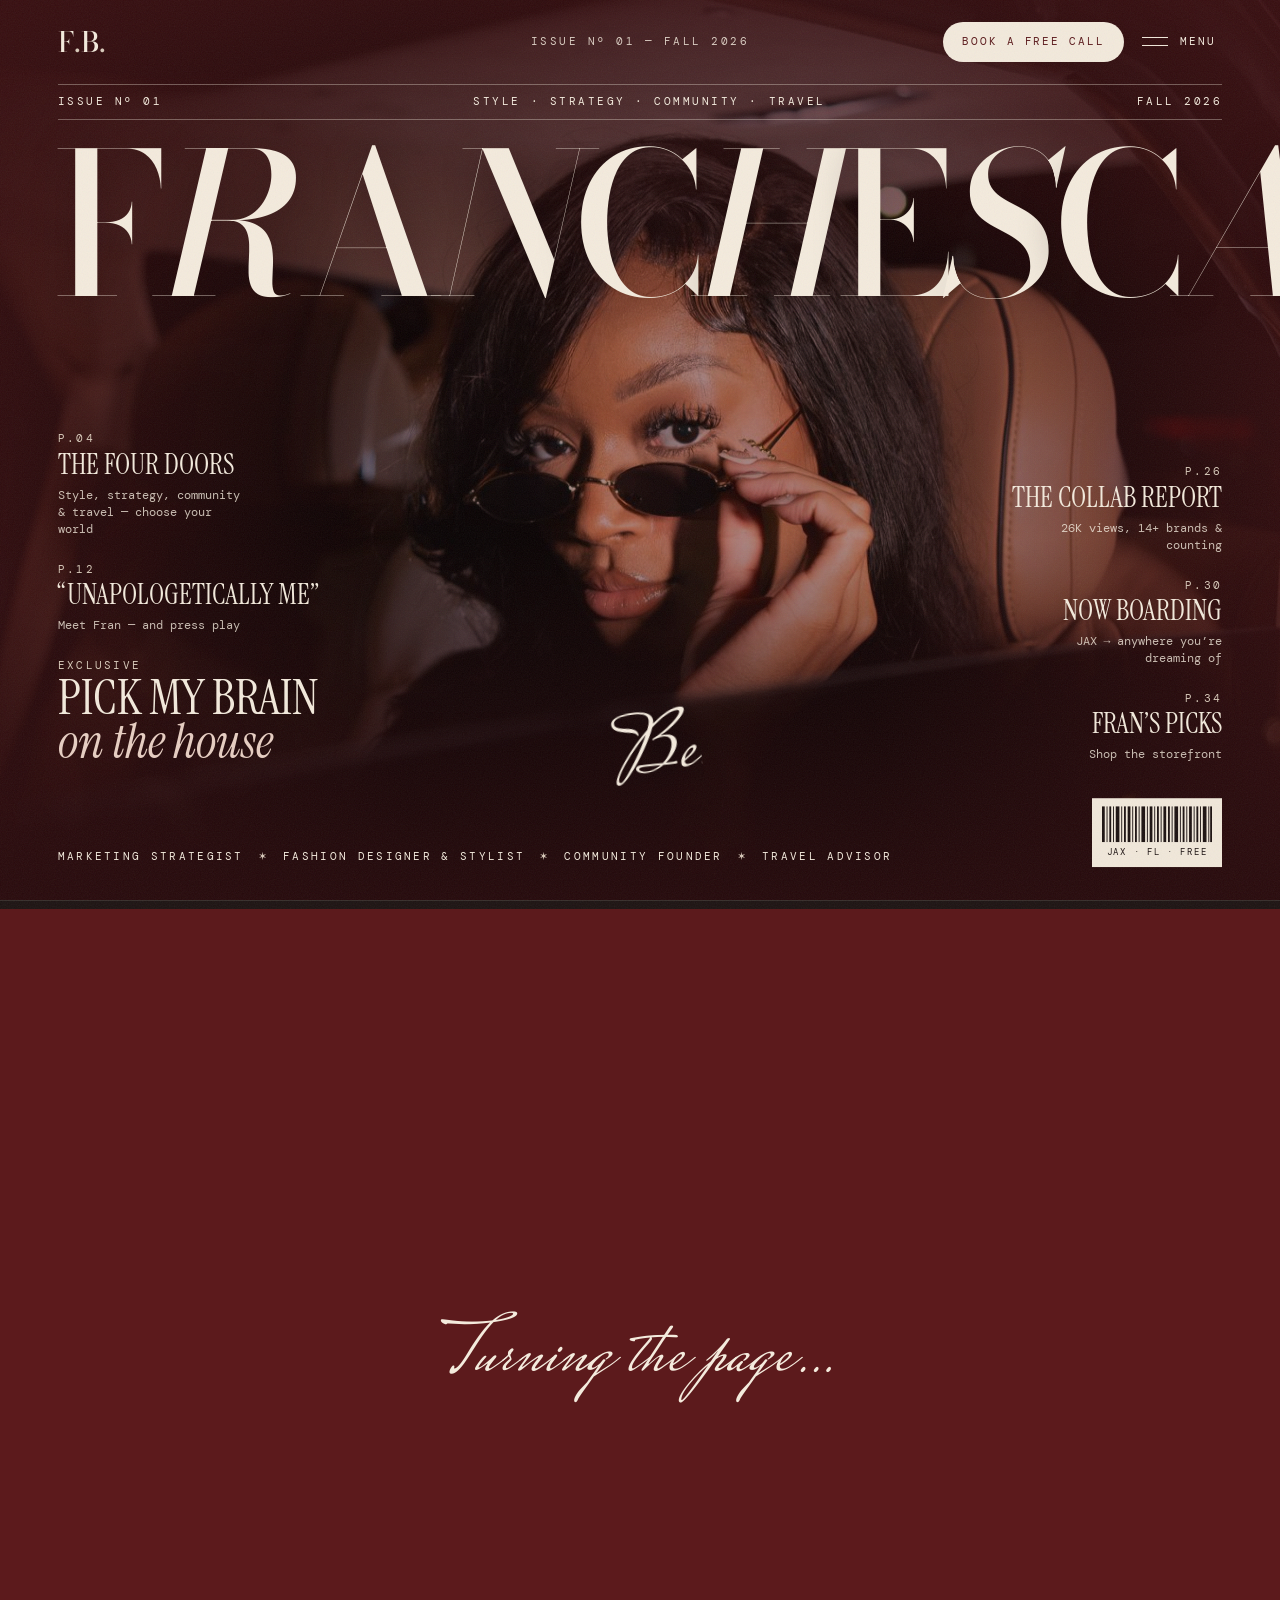
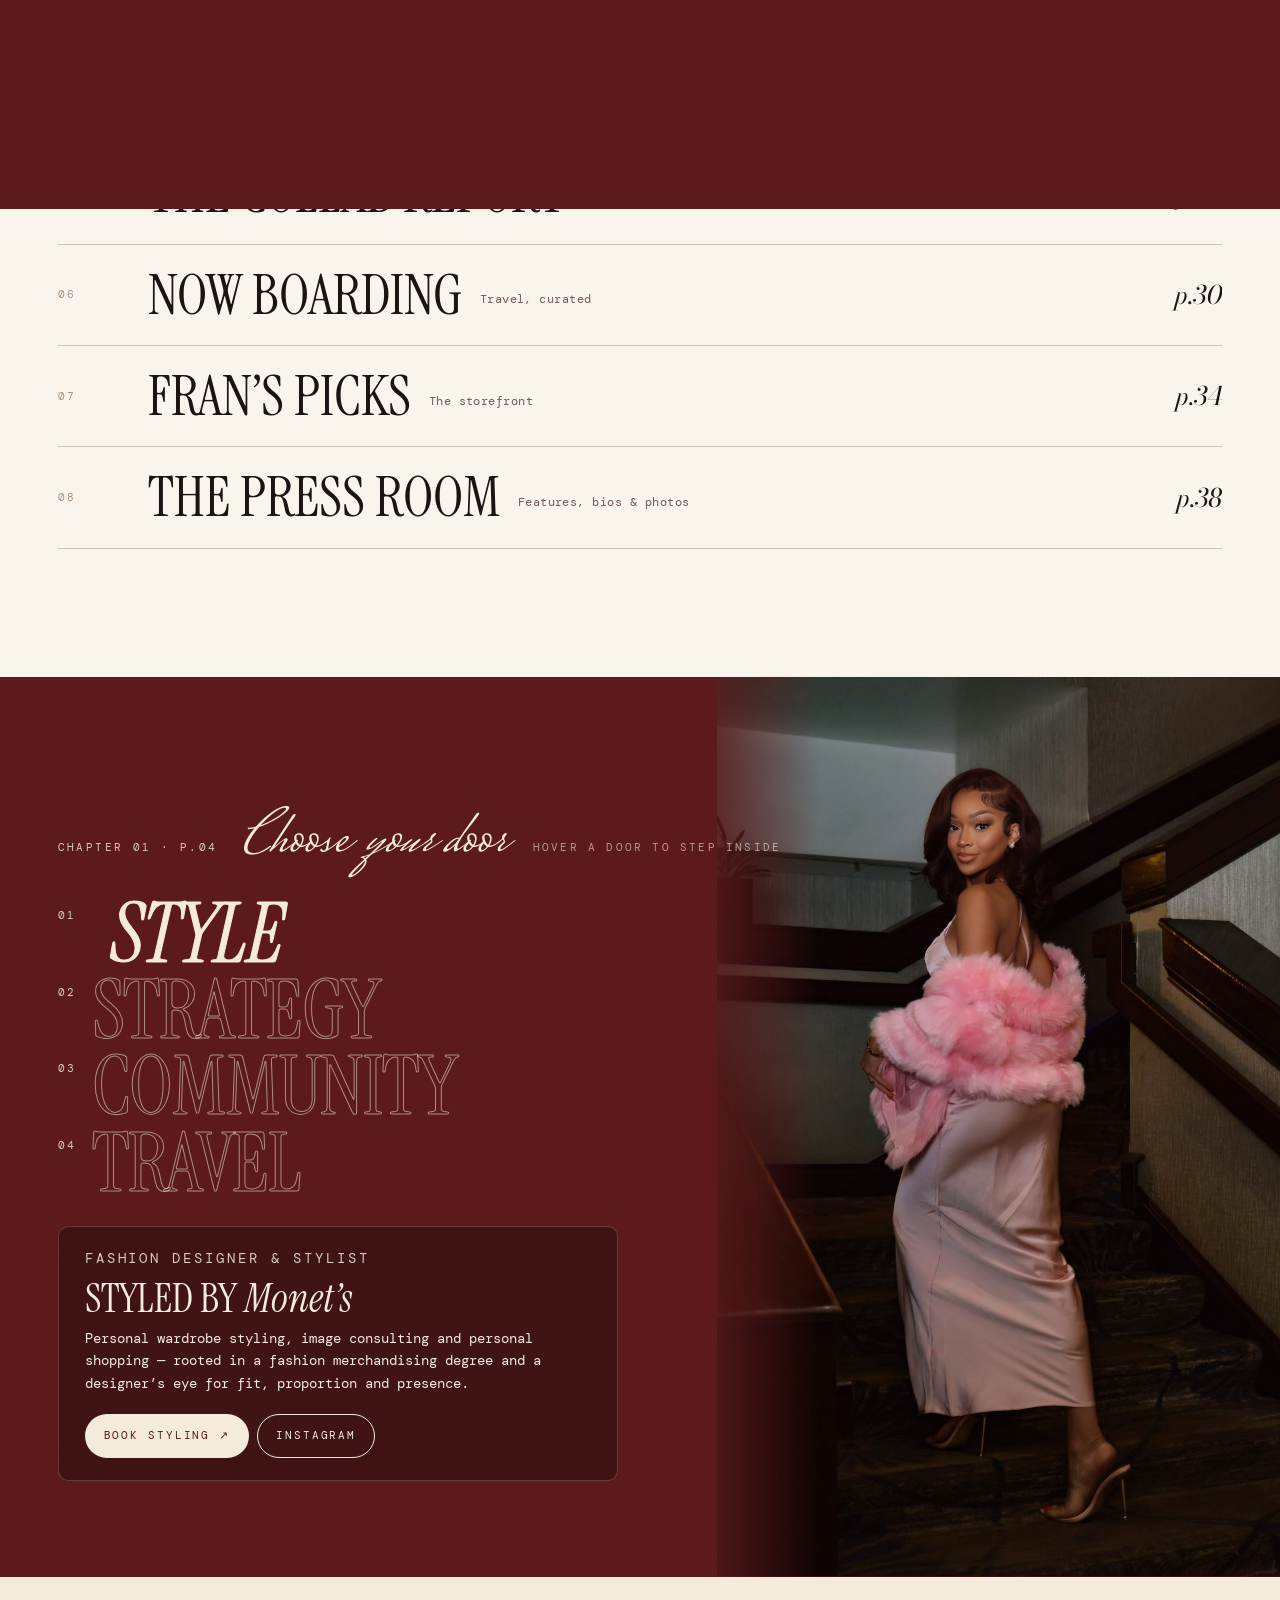
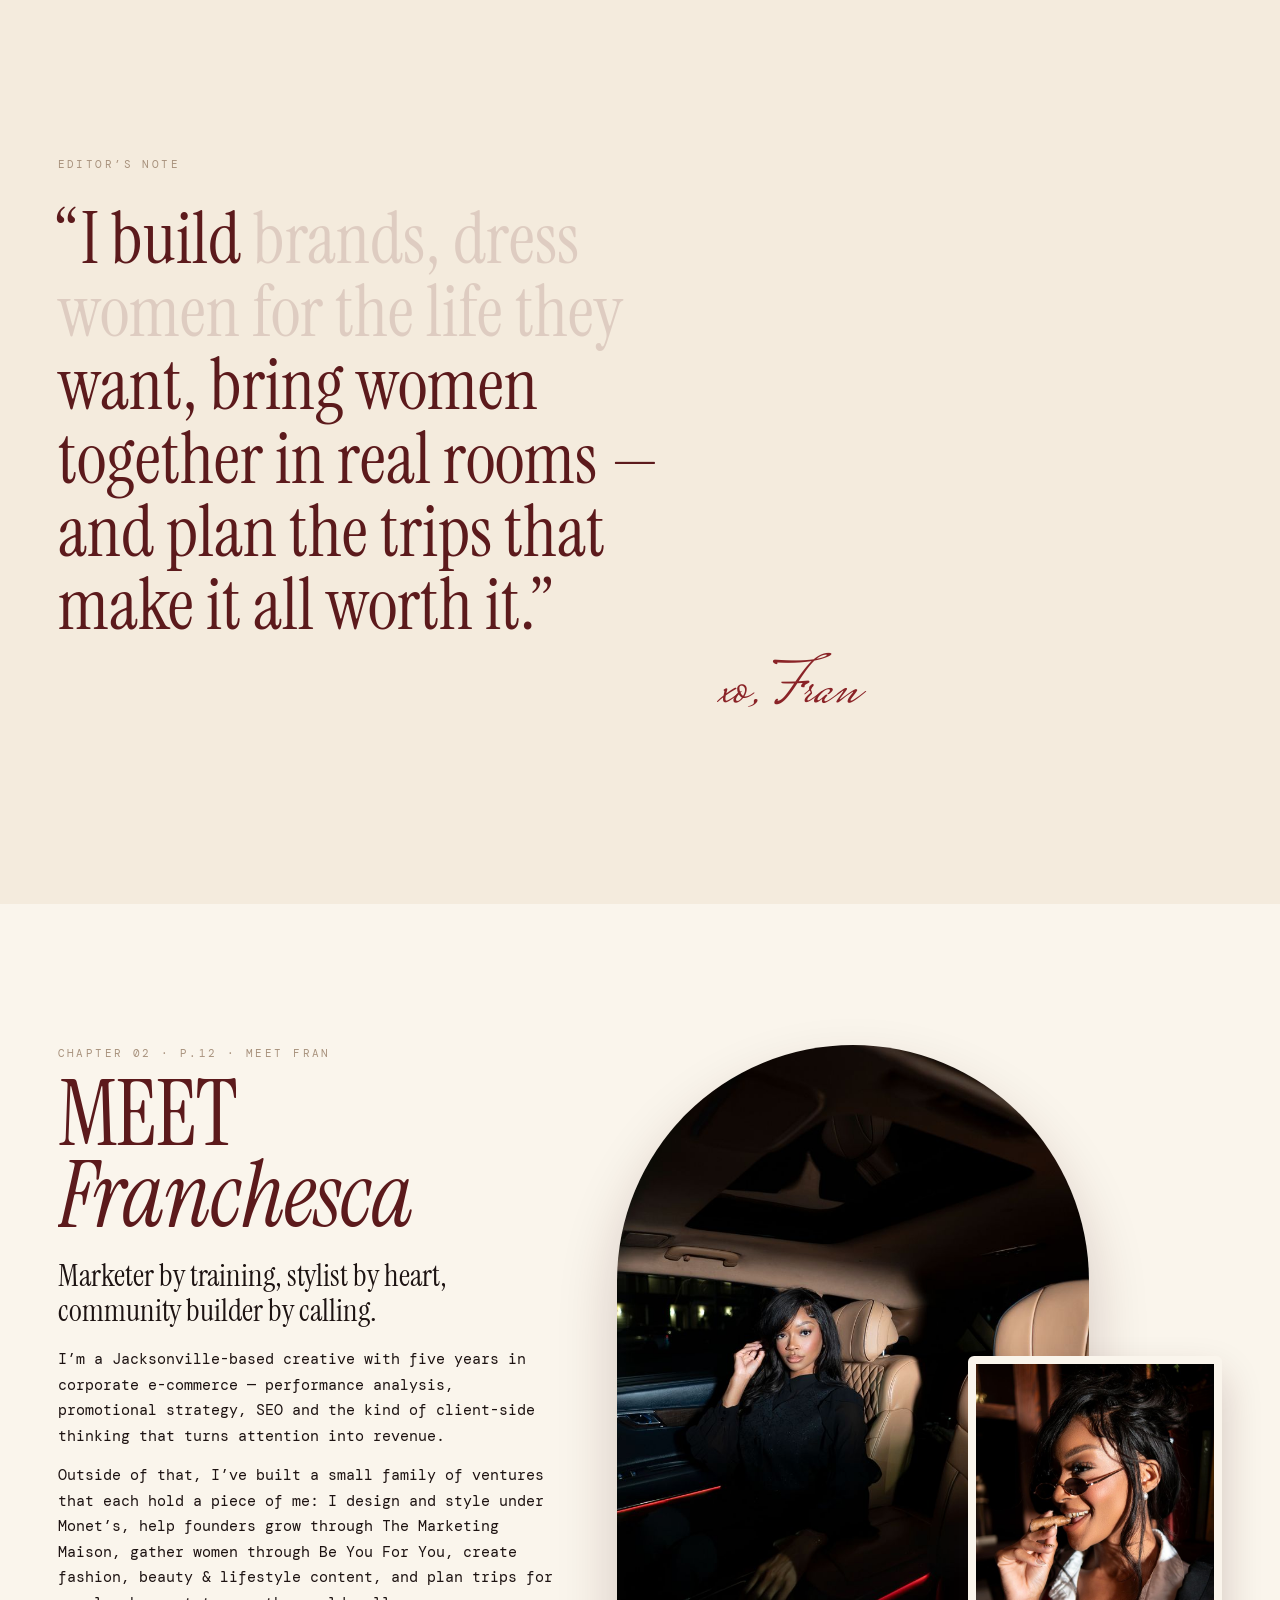
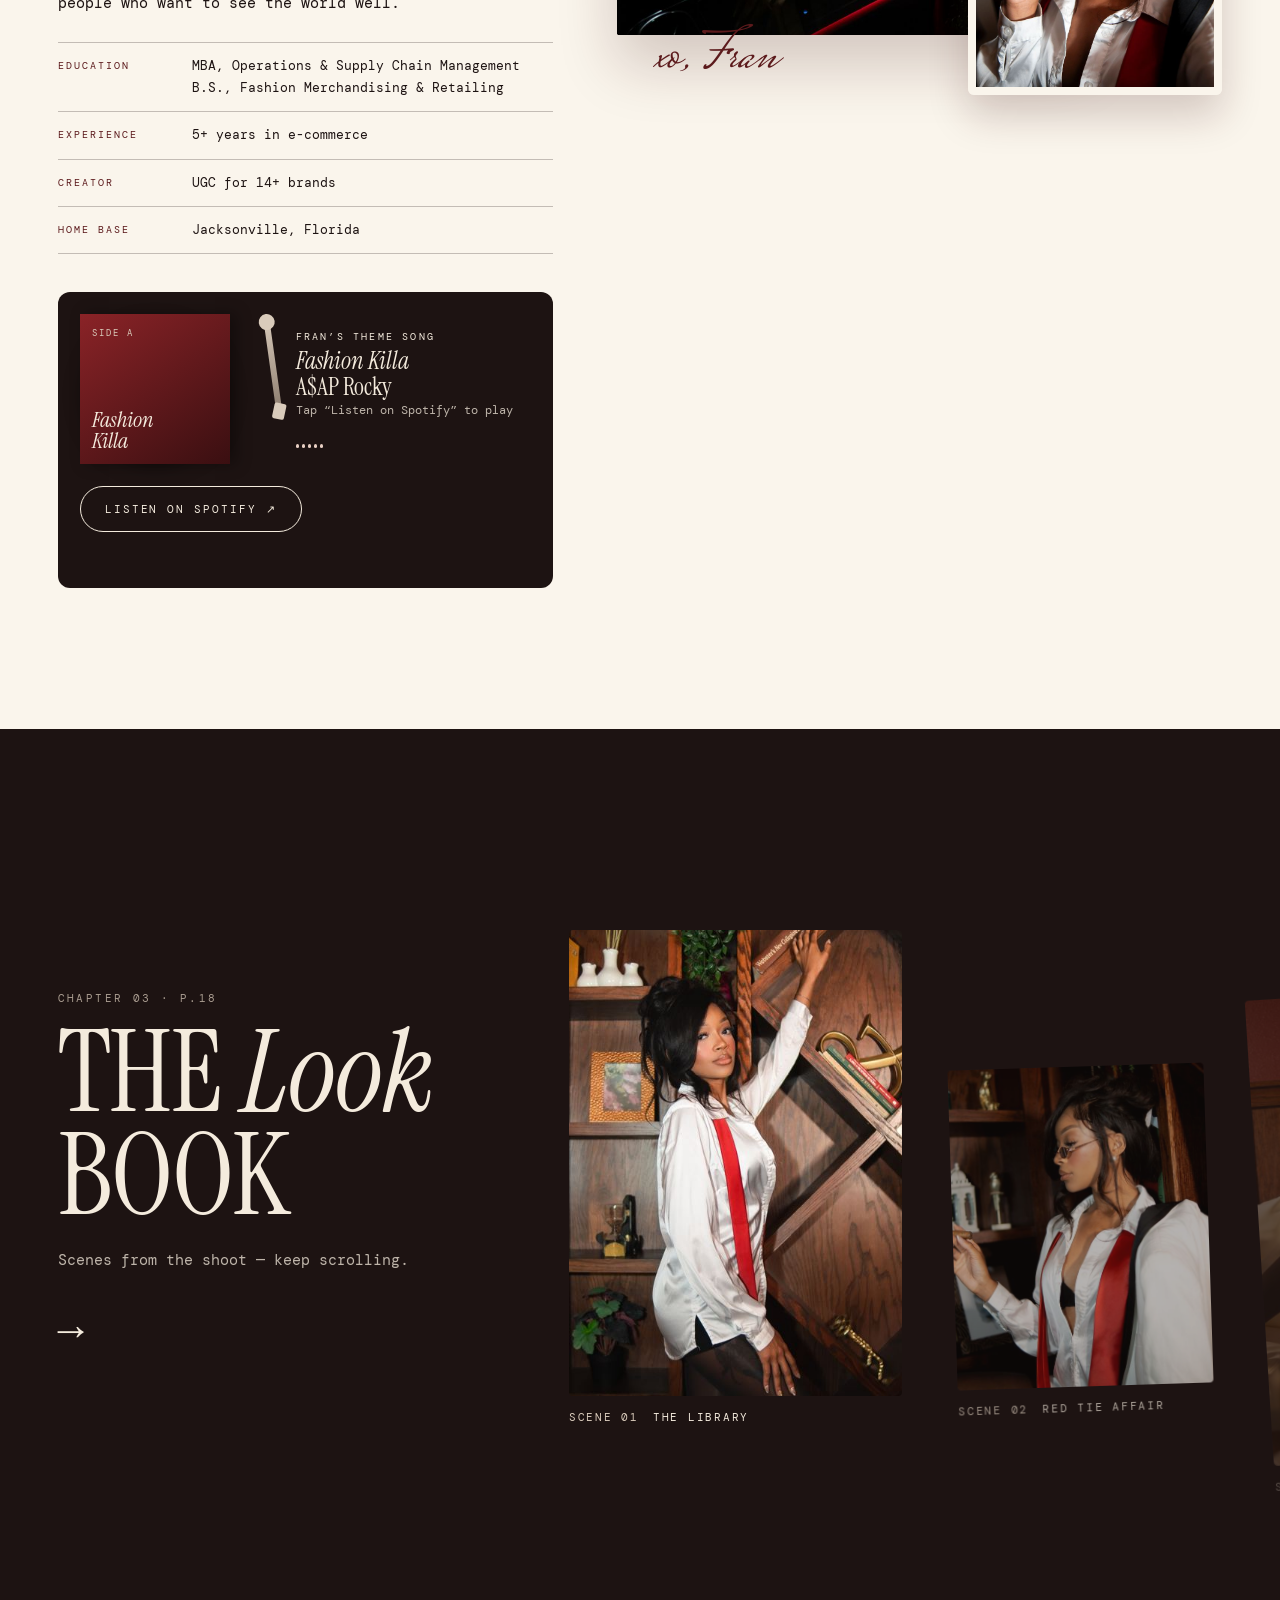
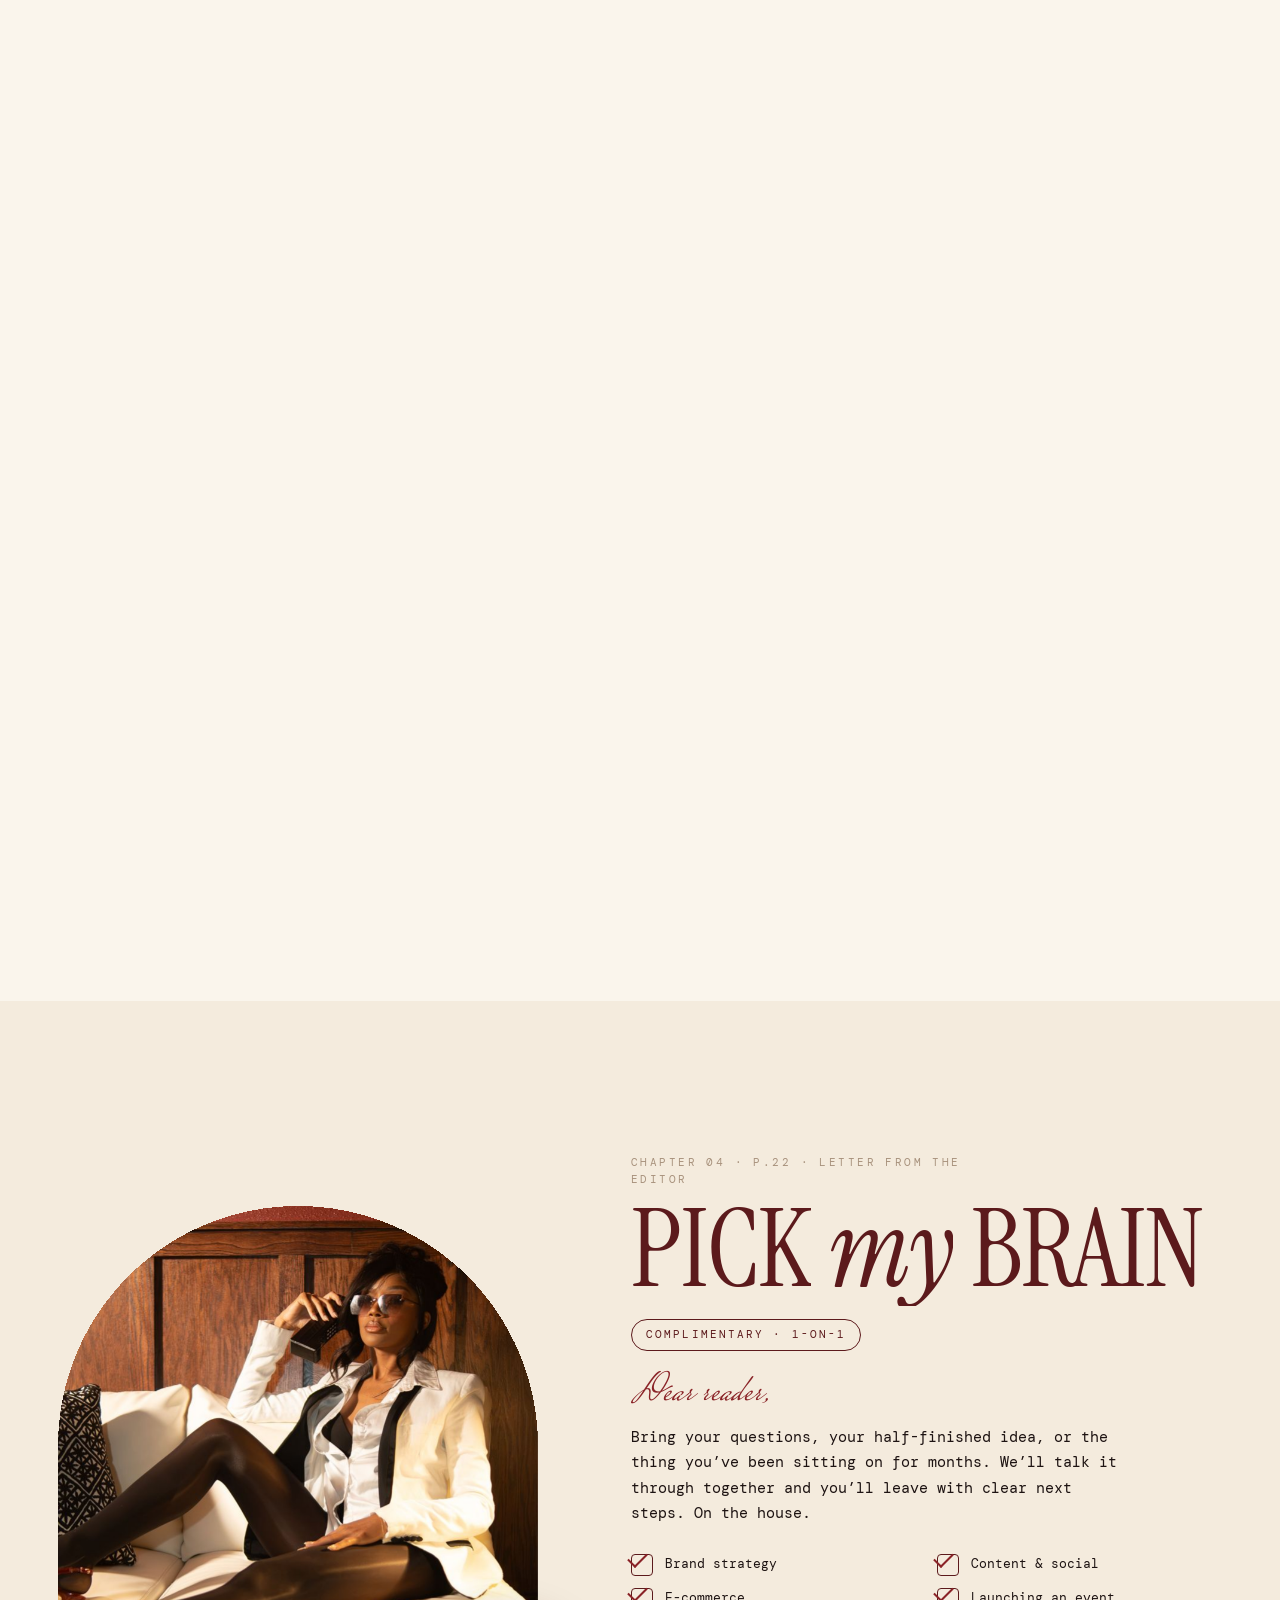
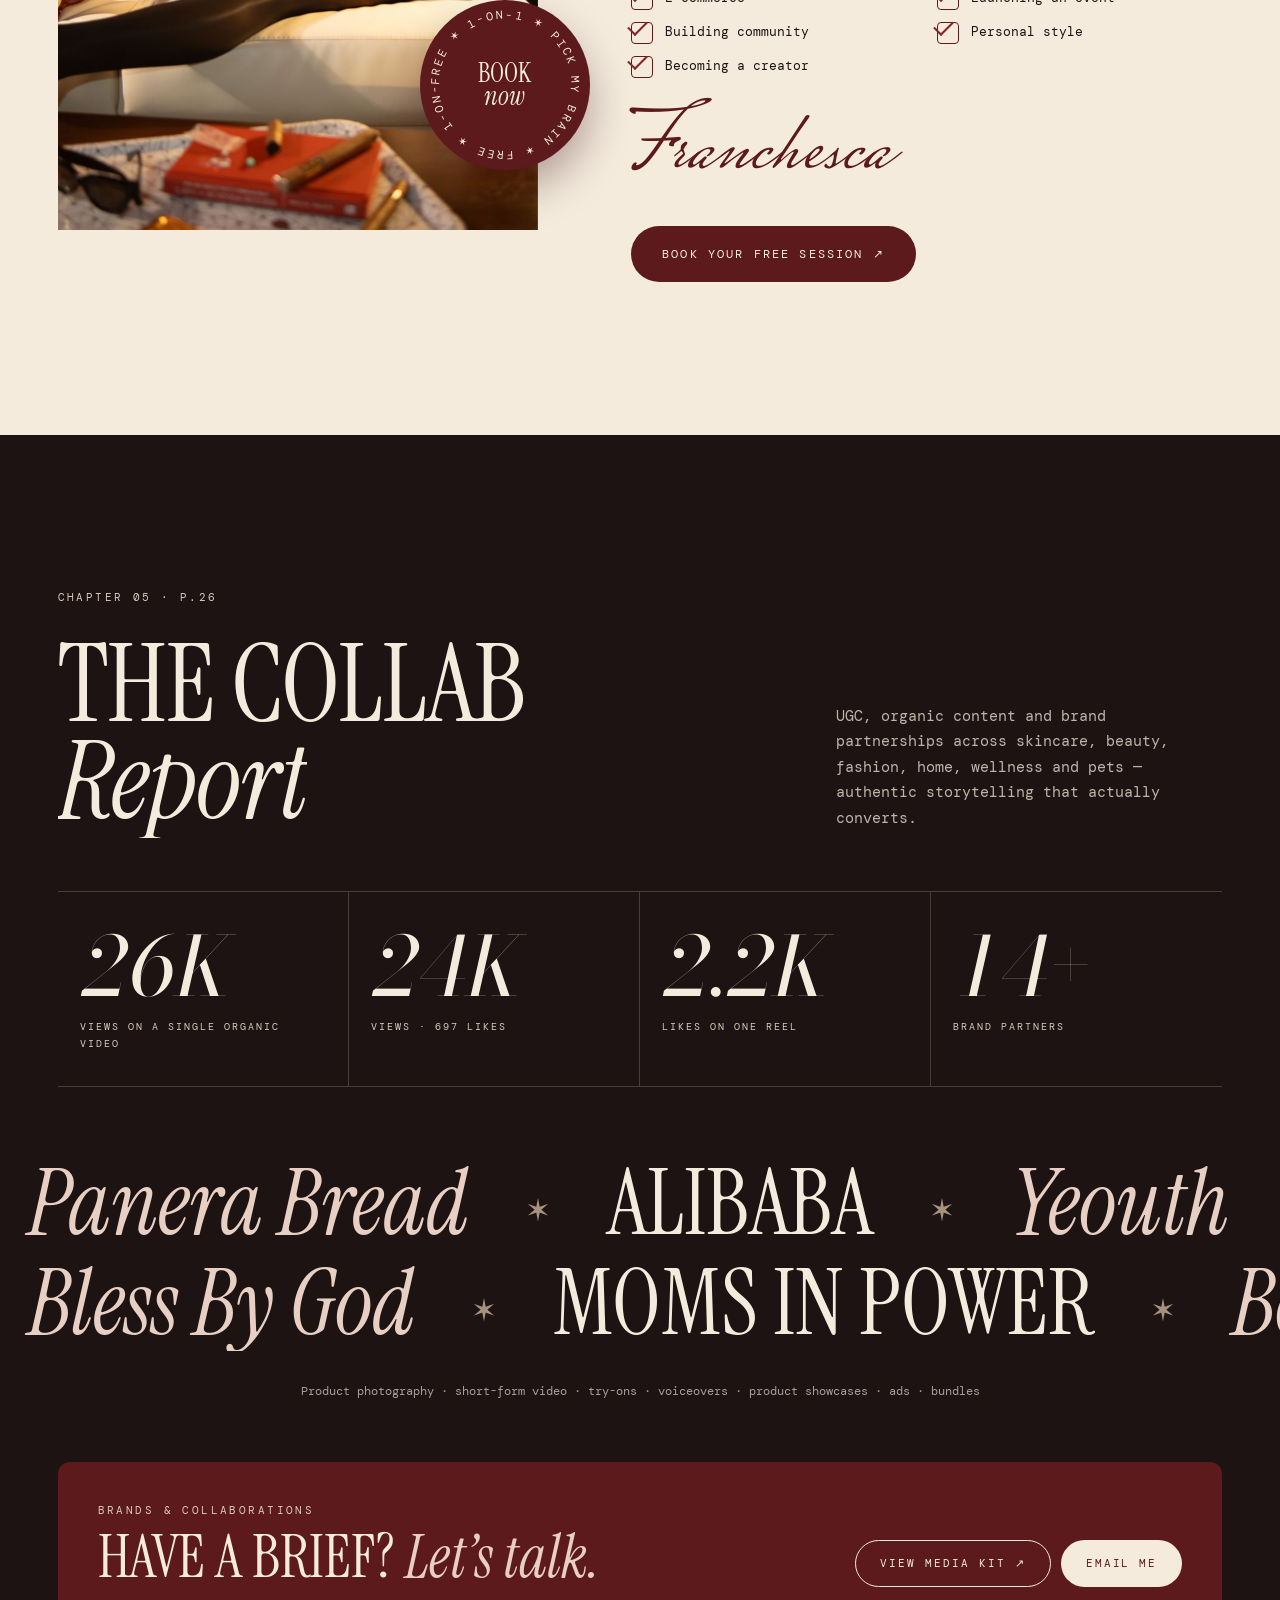
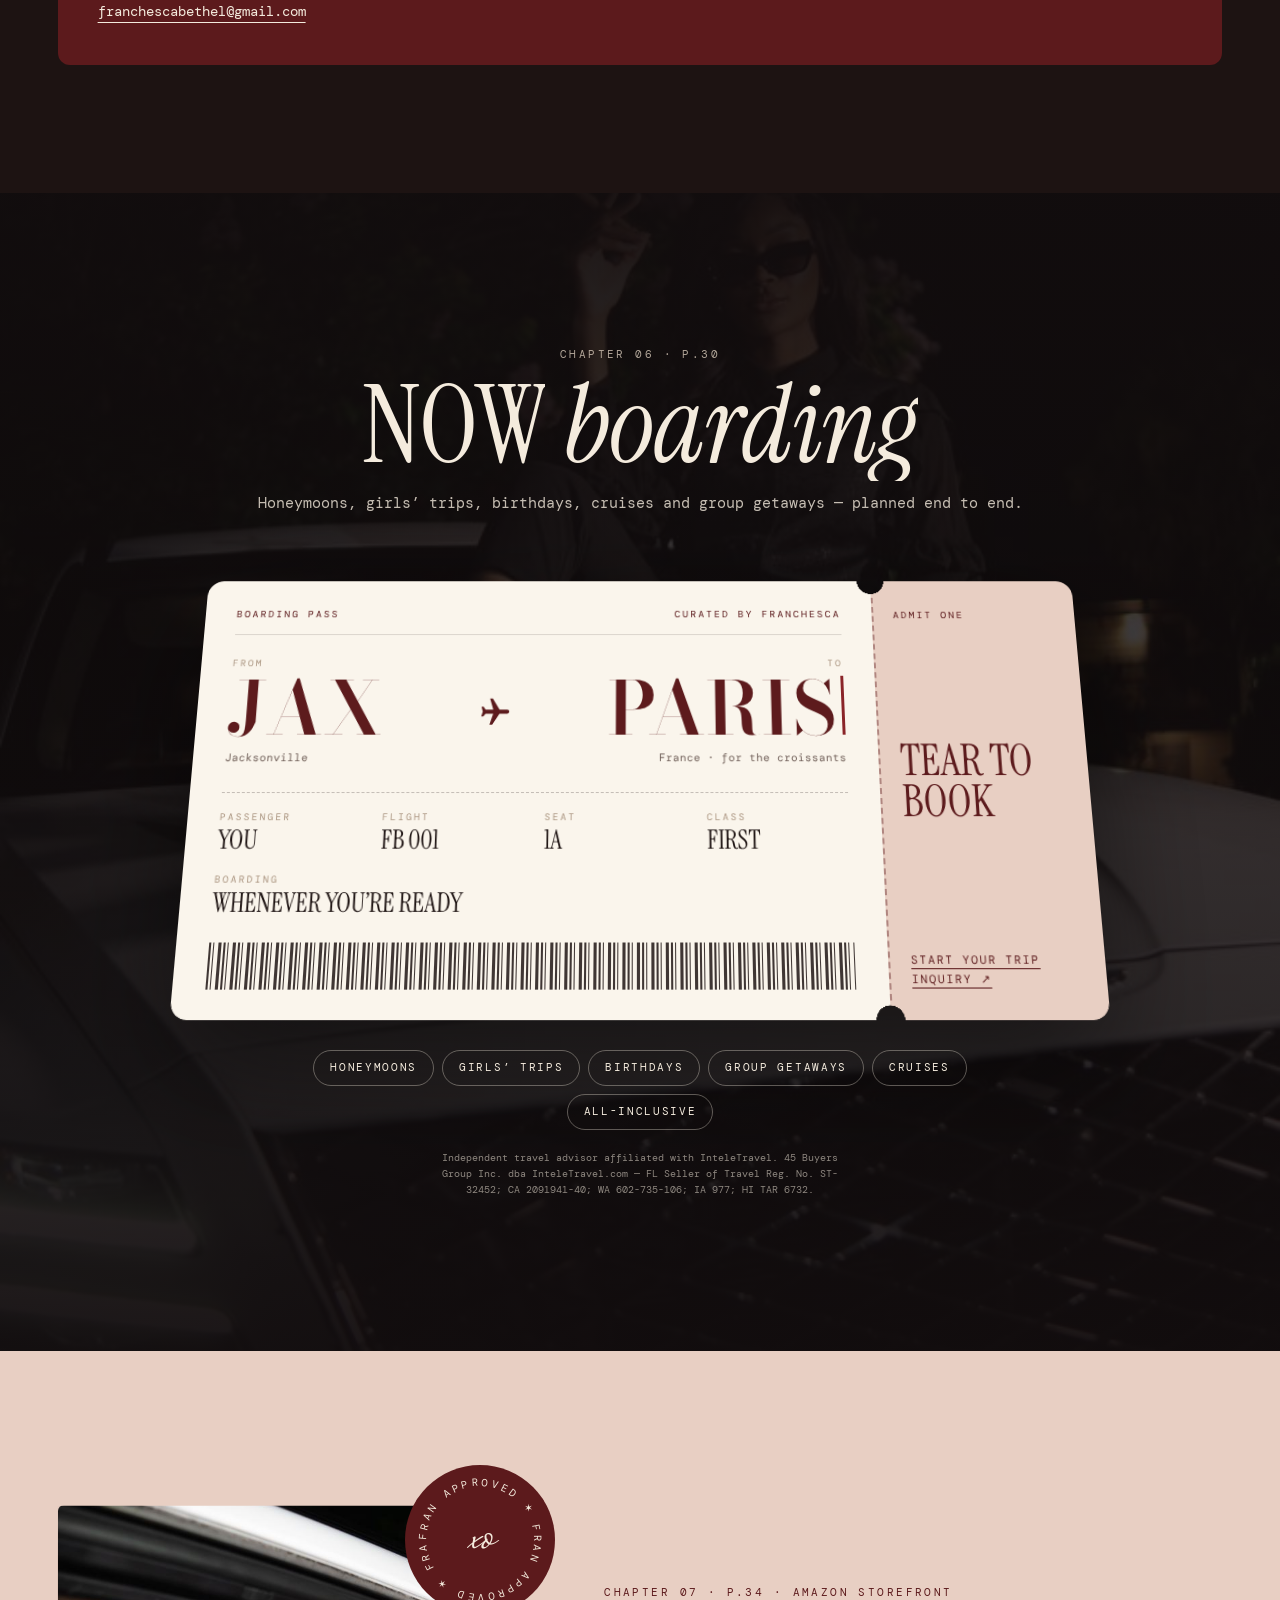
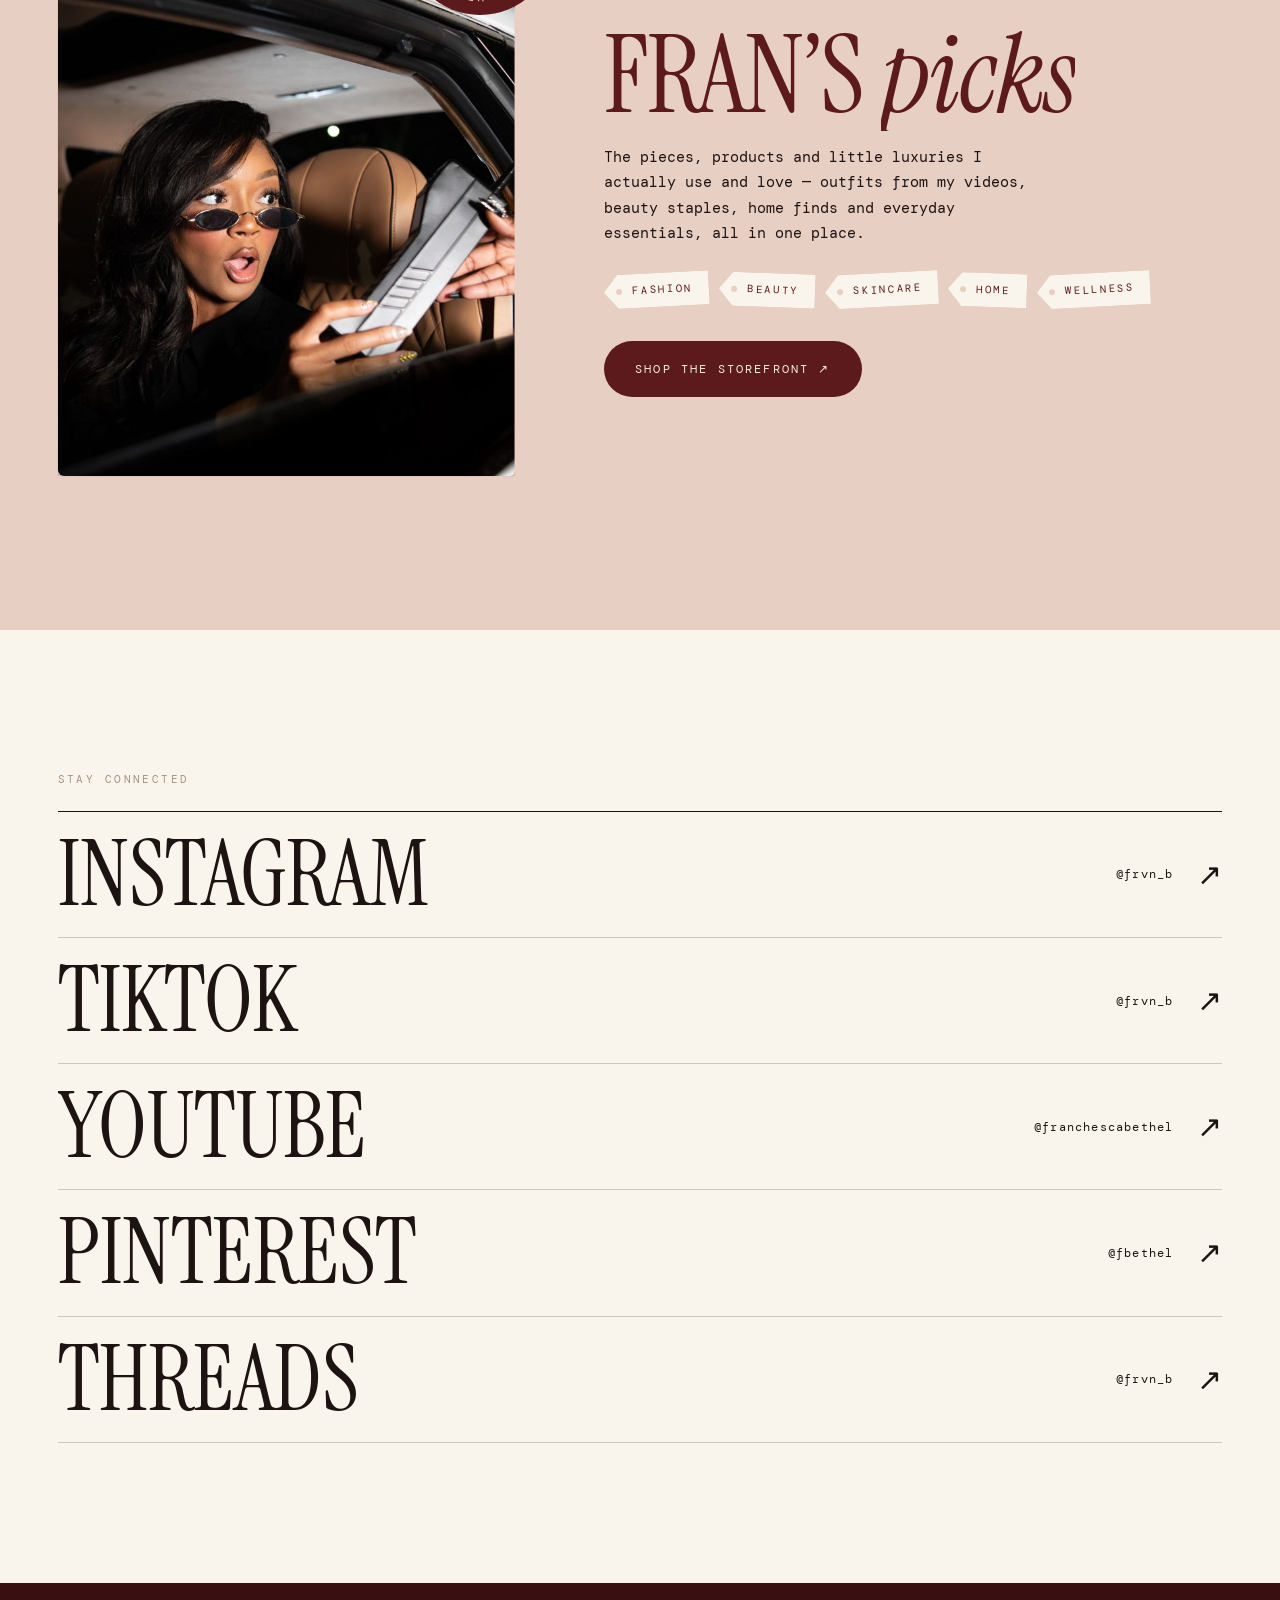
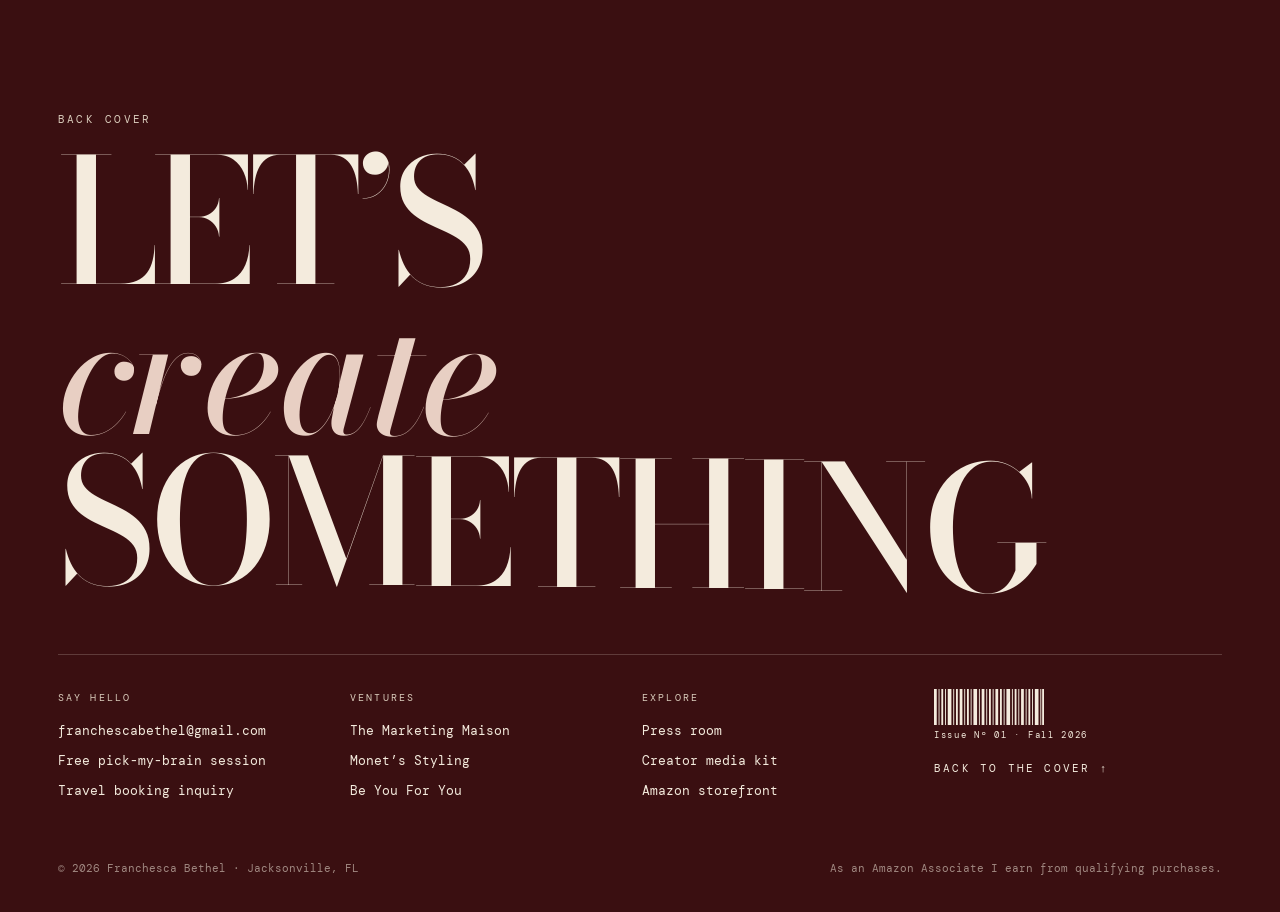
==== index.html @ 60627f24 "Add real press coverage; new Pick My Brain photo Press page gets an 'As featured in' section with ca" ====
<!DOCTYPE html>
<html lang="en">
<head>
<meta charset="UTF-8">
<meta name="viewport" content="width=device-width, initial-scale=1">
<title>Franchesca Bethel — Issue Nº 01</title>
<meta name="description" content="Jacksonville-based marketing strategist, fashion designer & stylist, community founder and travel advisor. Book a free pick-my-brain session, shop my favorites, and explore The Marketing Maison, Monet's Styling and Be You For You.">
<meta property="og:title" content="Franchesca Bethel — Issue Nº 01">
<meta property="og:description" content="Marketing Strategist · Fashion Designer & Stylist · Community Founder · Travel Advisor — Jacksonville, FL">
<meta property="og:image" content="images/og.jpg">
<meta property="og:type" content="website">
<meta name="twitter:card" content="summary_large_image">
<meta name="theme-color" content="#5c1a1c">
<link rel="icon" href="data:image/svg+xml,<svg xmlns='http://www.w3.org/2000/svg' viewBox='0 0 100 100'><rect width='100' height='100' rx='50' fill='%235c1a1c'/><text x='50' y='67' font-family='Georgia,serif' font-size='50' fill='%23f7f0e4' text-anchor='middle'>FB</text></svg>">
<link rel="preconnect" href="https://fonts.googleapis.com">
<link rel="preconnect" href="https://fonts.gstatic.com" crossorigin>
<link href="https://fonts.googleapis.com/css2?family=Bodoni+Moda:ital,opsz,wght@0,6..96,400..900;1,6..96,400..900&family=DM+Mono:wght@400;500&family=Instrument+Serif:ital@0;1&family=Mrs+Saint+Delafield&display=swap" rel="stylesheet">
<link rel="stylesheet" href="style.css">
<script>document.documentElement.classList.add('js');</script>
<script type="application/ld+json">
{"@context":"https://schema.org","@type":"Person","name":"Franchesca Bethel","jobTitle":["Marketing Strategist","Fashion Designer & Stylist","Community Founder","Travel Advisor"],"email":"mailto:franchescabethel@gmail.com","address":{"@type":"PostalAddress","addressLocality":"Jacksonville","addressRegion":"FL","addressCountry":"US"},"sameAs":["https://www.instagram.com/frvn_b","https://www.tiktok.com/@frvn_b","https://www.youtube.com/@franchescabethel","https://www.pinterest.com/fbethel/","https://www.threads.net/@frvn_b"]}
</script>
</head>
<body>
<a class="skip" href="#main">Skip to content</a>

<!-- LOADER -->
<div class="loader" id="loader" aria-hidden="true">
  <div class="loader-top"><span>Franchesca Bethel</span><span>Issue Nº 01</span></div>
  <div class="loader-count"><span id="loaderNum">00</span></div>
  <div class="loader-bottom"><span>Style</span><span>Strategy</span><span>Community</span><span>Travel</span></div>
</div>

<!-- PAGE TRANSITION -->
<div class="curtain" aria-hidden="true"><span>Turning the page…</span></div>

<div class="grain" aria-hidden="true"></div>
<div class="cursor" aria-hidden="true"><div class="cursor-dot"></div><div class="cursor-ring"><span class="cursor-label"></span></div></div>

<!-- NAV -->
<header class="nav" id="nav">
  <a href="#top" class="nav-logo" data-cursor="Top"><span>F</span><em>.</em><span>B</span><em>.</em></a>
  <span class="nav-issue">Issue Nº 01 — Fall 2026</span>
  <div class="nav-right">
    <a class="pill pill-cream magnetic" href="https://calendar.app.google/dewrTdZWPR9dEtKZ7" target="_blank" rel="noopener" data-cursor="Book">Book a free call</a>
    <button class="menu-btn" aria-expanded="false" aria-controls="menu" data-cursor="Menu"><span class="menu-lines"><i></i><i></i></span><span class="menu-txt">Menu</span></button>
  </div>
</header>

<nav class="menu" id="menu" aria-label="Site" aria-hidden="true">
  <div class="menu-inner">
    <ol class="menu-list">
      <li><a href="#work" data-img="images/door-style.jpg"><small>01</small>The Four Doors</a></li>
      <li><a href="#about" data-img="images/polaroid-1-web.jpg"><small>02</small>Meet Fran</a></li>
      <li><a href="#lookbook" data-img="images/look-3.jpg"><small>03</small>The Look Book</a></li>
      <li><a href="#brain" data-img="images/portrait.jpg"><small>04</small>Pick My Brain</a></li>
      <li><a href="#collab" data-img="images/maison.jpg"><small>05</small>Collabs</a></li>
      <li><a href="#travel" data-img="images/travel.jpg"><small>06</small>Now Boarding</a></li>
      <li><a href="#shop" data-img="images/shop.jpg"><small>07</small>Fran's Picks</a></li>
      <li><a href="press.html" data-img="images/press-hero.jpg"><small>08</small>Press Room</a></li>
    </ol>
    <div class="menu-side">
      <div class="menu-img"><img src="images/styling.jpg" alt=""></div>
      <p class="eyebrow">Say hello</p>
      <a href="mailto:franchescabethel@gmail.com">franchescabethel@gmail.com</a>
      <p class="menu-socials">
        <a href="https://www.instagram.com/frvn_b" target="_blank" rel="noopener">IG</a>
        <a href="https://www.tiktok.com/@frvn_b" target="_blank" rel="noopener">TikTok</a>
        <a href="https://www.youtube.com/@franchescabethel" target="_blank" rel="noopener">YouTube</a>
        <a href="https://www.pinterest.com/fbethel/" target="_blank" rel="noopener">Pinterest</a>
        <a href="https://www.threads.net/@frvn_b" target="_blank" rel="noopener">Threads</a>
      </p>
    </div>
  </div>
</nav>

<main id="main">

  <!-- ============ COVER ============ -->
  <section class="cover" id="top">
    <div class="cover-bg">
      <img src="images/cover-full.jpg" srcset="images/cover-full-sm.jpg 900w, images/cover-full.jpg 1350w" sizes="100vw" alt="Franchesca Bethel in the back seat of a car at night, lowering her sunglasses with one hand" fetchpriority="high">
    </div>
    <div class="cover-meta">
      <span>Issue Nº 01</span><span class="hide-sm">Style · Strategy · Community · Travel</span><span>Fall 2026</span>
    </div>

    <h1 class="masthead" aria-label="Franchesca Bethel">
      <span class="mh" aria-hidden="true">FRANCHESCA</span>
    </h1>

    <div class="cover-grid">
      <ul class="coverlines left">
        <li><a href="#work" data-cursor="Read"><b>p.04</b> The Four Doors<i>Style, strategy, community &amp; travel — choose your world</i></a></li>
        <li><a href="#about" data-cursor="Read"><b>p.12</b> &ldquo;Unapologetically me&rdquo;<i>Meet Fran — and press play</i></a></li>
        <li class="big"><a href="#brain" data-cursor="Read"><b>Exclusive</b> Pick my brain <em>on the house</em></a></li>
      </ul>

      <figure class="cover-photo" aria-hidden="true">
        <figcaption class="cover-sign">Bethel</figcaption>
      </figure>

      <ul class="coverlines right">
        <li><a href="#collab" data-cursor="Read"><b>p.26</b> The Collab Report<i>26K views, 14+ brands &amp; counting</i></a></li>
        <li><a href="#travel" data-cursor="Read"><b>p.30</b> Now Boarding<i>JAX → anywhere you&rsquo;re dreaming of</i></a></li>
        <li><a href="#shop" data-cursor="Read"><b>p.34</b> Fran&rsquo;s Picks<i>Shop the storefront</i></a></li>
      </ul>
    </div>

    <div class="cover-foot">
      <p class="roles"><span>Marketing Strategist</span><span>Fashion Designer &amp; Stylist</span><span>Community Founder</span><span>Travel Advisor</span></p>
      <div class="barcode" aria-hidden="true"><svg viewBox="0 0 120 40" preserveAspectRatio="none"><g fill="currentColor"><rect x="0" width="3" height="40"/><rect x="5" width="1" height="40"/><rect x="8" width="2" height="40"/><rect x="12" width="1" height="40"/><rect x="15" width="4" height="40"/><rect x="21" width="1" height="40"/><rect x="24" width="2" height="40"/><rect x="28" width="3" height="40"/><rect x="33" width="1" height="40"/><rect x="36" width="2" height="40"/><rect x="40" width="1" height="40"/><rect x="43" width="4" height="40"/><rect x="49" width="1" height="40"/><rect x="52" width="3" height="40"/><rect x="57" width="1" height="40"/><rect x="60" width="2" height="40"/><rect x="64" width="1" height="40"/><rect x="67" width="3" height="40"/><rect x="72" width="2" height="40"/><rect x="76" width="1" height="40"/><rect x="79" width="4" height="40"/><rect x="85" width="1" height="40"/><rect x="88" width="2" height="40"/><rect x="92" width="1" height="40"/><rect x="95" width="3" height="40"/><rect x="100" width="1" height="40"/><rect x="103" width="2" height="40"/><rect x="107" width="1" height="40"/><rect x="110" width="4" height="40"/><rect x="116" width="1" height="40"/><rect x="118" width="2" height="40"/></g></svg><span>JAX · FL · FREE</span></div>
    </div>
    <a href="#contents" class="scroll-cue" data-cursor="Scroll"><span>Open the issue</span><i></i></a>
  </section>

  <!-- FEATURED STRIP -->
  <section class="as-seen" aria-label="As featured in">
    <div class="wrap as-seen-inner">
      <span class="eyebrow">As featured in</span>
      <ul class="as-seen-list">
        <li><a href="https://boldjourney.com/meet-franchesca-bethel/" target="_blank" rel="noopener" data-cursor="Read">Bold Journey</a></li>
        <li><a href="https://canvasrebel.com/meet-franchesca-bethel/" target="_blank" rel="noopener" data-cursor="Read">CanvasRebel</a></li>
        <li><a href="https://voyagejacksonville.com/interview/hidden-gems-meet-franchesca-bethel-of-monets-boutique/" target="_blank" rel="noopener" data-cursor="Read">Voyage Jacksonville</a></li>
      </ul>
      <a class="as-seen-more" href="press.html#featured">All press ↗</a>
    </div>
  </section>

  <!-- ============ CONTENTS ============ -->
  <section class="contents" id="contents">
    <div class="wrap">
      <div class="contents-head">
        <h2 class="display" data-split>Con<em>tents</em></h2>
        <p class="script-note">everything I do, in one place</p>
      </div>
      <ol class="toc">
        <li><a href="#work" data-img="images/styling.jpg" data-cursor="Go"><span class="toc-n">01</span><span class="toc-t">The Four Doors<i>Choose your world</i></span><span class="toc-p">p.04</span><img class="toc-thumb" src="images/styling.jpg" alt="" loading="lazy"></a></li>
        <li><a href="#about" data-img="images/polaroid-1-web.jpg" data-cursor="Go"><span class="toc-n">02</span><span class="toc-t">Meet Fran<i>The story &amp; her theme song</i></span><span class="toc-p">p.12</span><img class="toc-thumb" src="images/polaroid-1-web.jpg" alt="" loading="lazy"></a></li>
        <li><a href="#lookbook" data-img="images/look-3.jpg" data-cursor="Go"><span class="toc-n">03</span><span class="toc-t">The Look Book<i>Scenes from the shoot</i></span><span class="toc-p">p.18</span><img class="toc-thumb" src="images/look-3.jpg" alt="" loading="lazy"></a></li>
        <li><a href="#brain" data-img="images/portrait.jpg" data-cursor="Go"><span class="toc-n">04</span><span class="toc-t">Letter from the Editor<i>Pick my brain — free</i></span><span class="toc-p">p.22</span><img class="toc-thumb" src="images/portrait.jpg" alt="" loading="lazy"></a></li>
        <li><a href="#collab" data-img="images/maison.jpg" data-cursor="Go"><span class="toc-n">05</span><span class="toc-t">The Collab Report<i>Brands, numbers &amp; briefs</i></span><span class="toc-p">p.26</span><img class="toc-thumb" src="images/maison.jpg" alt="" loading="lazy"></a></li>
        <li><a href="#travel" data-img="images/travel.jpg" data-cursor="Go"><span class="toc-n">06</span><span class="toc-t">Now Boarding<i>Travel, curated</i></span><span class="toc-p">p.30</span><img class="toc-thumb" src="images/travel.jpg" alt="" loading="lazy"></a></li>
        <li><a href="#shop" data-img="images/shop.jpg" data-cursor="Go"><span class="toc-n">07</span><span class="toc-t">Fran&rsquo;s Picks<i>The storefront</i></span><span class="toc-p">p.34</span><img class="toc-thumb" src="images/shop.jpg" alt="" loading="lazy"></a></li>
        <li><a href="press.html" data-img="images/press-hero.jpg" data-cursor="Go"><span class="toc-n">08</span><span class="toc-t">The Press Room<i>Features, bios &amp; photos</i></span><span class="toc-p">p.38</span><img class="toc-thumb" src="images/press-hero.jpg" alt="" loading="lazy"></a></li>
      </ol>
    </div>
  </section>

  <!-- ============ DOORS ============ -->
  <section class="doors" id="work" data-theme="style">
    <div class="doors-bg" aria-hidden="true">
      <img src="images/door-style.jpg" alt="" data-door="style" class="on">
      <img src="images/door-strategy.jpg" alt="" data-door="strategy">
      <img src="images/door-community.jpg" alt="" data-door="community">
      <img src="images/door-travel.jpg" alt="" data-door="travel">
    </div>
    <div class="doors-inner wrap">
      <header class="doors-head">
        <p class="eyebrow">Chapter 01 · p.04</p>
        <h2 class="doors-title">Choose <em>your</em> door</h2>
        <p class="doors-hint hide-sm">Hover a door to step inside</p>
      </header>

      <div class="door-list" role="tablist" aria-label="Choose a venture">
        <div class="door on" data-door="style">
          <button class="door-word" role="tab" aria-selected="true" aria-controls="panel-style" id="tab-style" data-cursor="Open"><small>01</small><span>Style</span></button>
          <article class="door-panel" id="panel-style" role="tabpanel" aria-labelledby="tab-style">
            <img class="door-img" src="images/door-style.jpg" alt="Franchesca in a blush satin slip dress and pink faux-fur wrap on a staircase" loading="lazy">
            <p class="eyebrow">Fashion Designer &amp; Stylist</p>
            <h3>Styled by <em>Monet&rsquo;s</em></h3>
            <p>Personal wardrobe styling, image consulting and personal shopping — rooted in a fashion merchandising degree and a designer&rsquo;s eye for fit, proportion and presence.</p>
            <div class="door-links">
              <a class="pill pill-cream magnetic" href="https://franchescabethel-fb.github.io/monets-styling" target="_blank" rel="noopener" data-cursor="Visit">Book styling ↗</a>
              <a class="pill pill-line" href="https://www.instagram.com/styledbymonets" target="_blank" rel="noopener">Instagram</a>
            </div>
          </article>
        </div>
        <div class="door" data-door="strategy">
          <button class="door-word" role="tab" aria-selected="false" aria-controls="panel-strategy" id="tab-strategy" data-cursor="Open"><small>02</small><span>Strategy</span></button>
          <article class="door-panel" id="panel-strategy" role="tabpanel" aria-labelledby="tab-strategy">
            <img class="door-img" src="images/door-strategy.jpg" alt="Franchesca in sunglasses seated in the back of a car" loading="lazy">
            <p class="eyebrow">Marketing Strategist</p>
            <h3>The Marketing <em>Maison</em></h3>
            <p>My marketing &amp; PR agency for creatives, founders and event hosts. Own it. Build it. Scale it. — ten integrated disciplines, one strategic partner, based in Jacksonville.</p>
            <div class="door-links">
              <a class="pill pill-cream magnetic" href="https://franchescabethel-fb.github.io/marketing-maison-site/" target="_blank" rel="noopener" data-cursor="Visit">Visit the Maison ↗</a>
              <a class="pill pill-line" href="https://www.instagram.com/themarketingmaisonco" target="_blank" rel="noopener">Instagram</a>
              <a class="pill pill-line" href="https://www.tiktok.com/@themarketingmaisonco" target="_blank" rel="noopener">TikTok</a>
            </div>
          </article>
        </div>
        <div class="door" data-door="community">
          <button class="door-word" role="tab" aria-selected="false" aria-controls="panel-community" id="tab-community" data-cursor="Open"><small>03</small><span>Community</span></button>
          <article class="door-panel" id="panel-community" role="tabpanel" aria-labelledby="tab-community">
            <img class="door-img" src="images/door-community.jpg" alt="Franchesca at a Be You For You event beside a pink balloon arch" loading="lazy">
            <p class="eyebrow">Community Founder</p>
            <h3>Be You <em>for</em> You</h3>
            <p>A women&rsquo;s empowerment &amp; lifestyle community in Jacksonville — curated events, workshops and experiences that help women step into their power and find their people.</p>
            <div class="door-links">
              <a class="pill pill-cream magnetic" href="https://beyouforyou.org" target="_blank" rel="noopener" data-cursor="Join">Join us ↗</a>
              <a class="pill pill-line" href="https://www.instagram.com/beyouforyoubymonets" target="_blank" rel="noopener">Instagram</a>
              <a class="pill pill-line" href="https://www.tiktok.com/@beyouforyoubymonets" target="_blank" rel="noopener">TikTok</a>
            </div>
          </article>
        </div>
        <div class="door" data-door="travel">
          <button class="door-word" role="tab" aria-selected="false" aria-controls="panel-travel" id="tab-travel" data-cursor="Open"><small>04</small><span>Travel</span></button>
          <article class="door-panel" id="panel-travel" role="tabpanel" aria-labelledby="tab-travel">
            <img class="door-img" src="images/door-travel.jpg" alt="Franchesca on a sailboat deck over turquoise water" loading="lazy">
            <p class="eyebrow">Travel Advisor</p>
            <h3>Travel, <em>curated</em></h3>
            <p>Honeymoons, girls&rsquo; trips, birthdays and group getaways. Tell me where you&rsquo;re dreaming of — I&rsquo;ll handle the planning so you can just show up.</p>
            <div class="door-links">
              <a class="pill pill-cream magnetic" href="#travel" data-cursor="Board">Get your boarding pass ↓</a>
              <a class="pill pill-line" href="https://forms.gle/EqWQd5QsvihPo1XZA" target="_blank" rel="noopener">Trip inquiry ↗</a>
            </div>
          </article>
        </div>
      </div>
    </div>
  </section>

  <!-- ============ QUOTE ============ -->
  <section class="quote">
    <div class="wrap">
      <p class="eyebrow">Editor&rsquo;s note</p>
      <blockquote class="scrub" data-scrub>&ldquo;I build brands, dress women for the life they want, bring women together in real rooms — and plan the trips that make it all worth it.&rdquo;</blockquote>
      <p class="quote-sign">xo, Fran</p>
    </div>
  </section>

  <!-- ============ MOODBOARD ============ -->
  <section class="desk" id="about">
    <div class="wrap desk-wrap">
      <div class="desk-copy">
        <p class="eyebrow">Chapter 02 · p.12 · Meet Fran</p>
        <h2 class="display" data-split>Meet <em>Franchesca</em></h2>
        <p class="lede">Marketer by training, stylist by heart, community builder by calling.</p>
        <p>I&rsquo;m a Jacksonville-based creative with five years in corporate e-commerce — performance analysis, promotional strategy, SEO and the kind of client-side thinking that turns attention into revenue.</p>
        <p>Outside of that, I&rsquo;ve built a small family of ventures that each hold a piece of me: I design and style under Monet&rsquo;s, help founders grow through The Marketing Maison, gather women through Be You For You, create fashion, beauty &amp; lifestyle content, and plan trips for people who want to see the world well.</p>
        <dl class="creds">
          <div><dt>Education</dt><dd>MBA, Operations &amp; Supply Chain Management<br>B.S., Fashion Merchandising &amp; Retailing</dd></div>
          <div><dt>Experience</dt><dd>5+ years in e-commerce</dd></div>
          <div><dt>Creator</dt><dd>UGC for 14+ brands</dd></div>
          <div><dt>Home base</dt><dd>Jacksonville, Florida</dd></div>
        </dl>

        <!-- VINYL -->
        <div class="vinyl" id="vinyl" data-spotify="spotify:track:0O3TAouZE4vL9dM5SyxgvH">
          <button class="vinyl-stage" aria-pressed="false" aria-label="Play Fashion Killa by A$AP Rocky" data-cursor="Play">
            <span class="sleeve"><span class="sleeve-title">Side A</span><span class="sleeve-sub">Fashion<br>Killa</span></span>
            <span class="record"><span class="disc"><span class="record-label"><span>F.B.</span></span></span></span>
            <span class="tonearm"></span>
          </button>
          <div class="vinyl-info">
            <p class="eyebrow">Fran&rsquo;s theme song</p>
            <p class="vinyl-track"><em>Fashion Killa</em><br>A$AP Rocky</p>
            <p class="vinyl-state" aria-live="polite">Tap the record to play</p>
            <div class="eq" aria-hidden="true"><i></i><i></i><i></i><i></i><i></i></div>
          </div>
          <div class="spotify-slot"><div id="spotify-embed"><a class="pill pill-line" href="https://open.spotify.com/track/0O3TAouZE4vL9dM5SyxgvH" target="_blank" rel="noopener">Listen on Spotify ↗</a></div></div>
        </div>
      </div>

      <div class="about-photos">
        <figure class="ap-main"><img src="images/polaroid-1-web.jpg" alt="Franchesca in all black seated in the back of a car at night" loading="lazy"></figure>
        <figure class="ap-small"><img src="images/portrait.jpg" alt="Close-up portrait of Franchesca smiling in sunglasses" loading="lazy"></figure>
        <p class="ap-caption">xo, Fran</p>
      </div>
    </div>
  </section>

  <!-- ============ LOOKBOOK ============ -->
  <section class="lookbook" id="lookbook">
    <div class="lb-pin">
      <div class="lb-track">
        <div class="lb-intro">
          <p class="eyebrow">Chapter 03 · p.18</p>
          <h2 class="display">The <em>Look</em><br>Book</h2>
          <p>Scenes from the shoot — <span class="lb-how">keep scrolling</span>.</p>
          <span class="lb-arrow" aria-hidden="true">→</span>
        </div>
        <figure class="lb-frame f-tall"><div class="lb-img"><img src="images/look-1.jpg" alt="Franchesca in a white shirt and red tie against library shelves" loading="lazy"></div><figcaption><b>Scene 01</b> The Library</figcaption></figure>
        <figure class="lb-frame f-mid up"><div class="lb-img"><img src="images/look-2.jpg" alt="Franchesca in sunglasses beside a white blazer" loading="lazy"></div><figcaption><b>Scene 02</b> Red Tie Affair</figcaption></figure>
        <figure class="lb-frame f-tall"><div class="lb-img"><img src="images/look-3.jpg" alt="Franchesca lounging on a white sofa with a cigar" loading="lazy"></div><figcaption><b>Scene 03</b> Corner Office</figcaption></figure>
        <div class="lb-quote"><p>&ldquo;Dress for the life you&rsquo;re building.&rdquo;</p></div>
        <figure class="lb-frame f-mid down"><div class="lb-img"><img src="images/look-4.jpg" alt="Franchesca reclining on a sofa, legs up" loading="lazy"></div><figcaption><b>Scene 04</b> The Lounge</figcaption></figure>
        <figure class="lb-frame f-tall"><div class="lb-img"><img src="images/look-5.jpg" alt="Franchesca on the hood of a white car at night" loading="lazy"></div><figcaption><b>Scene 05</b> After Hours</figcaption></figure>
        <figure class="lb-frame f-mid up"><div class="lb-img"><img src="images/look-7.jpg" alt="Franchesca in a car holding a vintage phone" loading="lazy"></div><figcaption><b>Scene 06</b> Call Me Back</figcaption></figure>
        <figure class="lb-frame f-tall"><div class="lb-img"><img src="images/look-8.jpg" alt="Franchesca seated in a car with leather seats" loading="lazy"></div><figcaption><b>Scene 07</b> The Getaway</figcaption></figure>
        <div class="lb-end"><p class="display">fin<em>.</em></p><a href="press.html" class="pill pill-wine magnetic" data-cursor="Press">See the press room</a></div>
      </div>
    </div>
  </section>

  <!-- ============ EDITOR / BRAIN ============ -->
  <section class="editor" id="brain">
    <div class="wrap editor-wrap">
      <div class="editor-photo">
        <div class="arch"><img src="images/brain-web.jpg" alt="Franchesca in a white blazer on a cream sofa, phone to her ear" loading="lazy"></div>
        <a class="spin-badge" href="https://calendar.app.google/dewrTdZWPR9dEtKZ7" target="_blank" rel="noopener" data-cursor="Book" aria-label="Book a free pick-my-brain session">
          <svg viewBox="0 0 200 200" aria-hidden="true"><defs><path id="circ" d="M100,100 m-78,0 a78,78 0 1,1 156,0 a78,78 0 1,1 -156,0"/></defs><text><textPath href="#circ">FREE ✶ 1-ON-1 ✶ PICK MY BRAIN ✶ FREE ✶ 1-ON-1 ✶ </textPath></text></svg>
          <span class="badge-core">Book<br><em>now</em></span>
        </a>
      </div>
      <div class="letter">
        <p class="eyebrow">Chapter 04 · p.22 · Letter from the Editor</p>
        <h2 class="display" data-split>Pick <em>my</em> brain</h2>
        <p class="price-tag">Complimentary · 1-on-1</p>
        <p class="dear">Dear reader,</p>
        <p>Bring your questions, your half-finished idea, or the thing you&rsquo;ve been sitting on for months. We&rsquo;ll talk it through together and you&rsquo;ll leave with clear next steps. On the house.</p>
        <ul class="checklist">
          <li>Brand strategy</li><li>Content &amp; social</li><li>E-commerce</li><li>Launching an event</li><li>Building community</li><li>Personal style</li><li>Becoming a creator</li>
        </ul>
        <p class="signature" aria-label="Signed, Franchesca">Franchesca</p>
        <a class="pill pill-wine magnetic big" href="https://calendar.app.google/dewrTdZWPR9dEtKZ7" target="_blank" rel="noopener" data-cursor="Book">Book your free session ↗</a>
      </div>
    </div>
  </section>

  <!-- ============ COLLAB ============ -->
  <section class="collab" id="collab">
    <div class="wrap">
      <header class="collab-head">
        <p class="eyebrow">Chapter 05 · p.26</p>
        <h2 class="display" data-split>The Collab <em>Report</em></h2>
        <p>UGC, organic content and brand partnerships across skincare, beauty, fashion, home, wellness and pets — authentic storytelling that actually converts.</p>
      </header>
      <div class="stats">
        <div class="stat"><b data-count="26" data-suffix="K">26K</b><span>views on a single organic video</span></div>
        <div class="stat"><b data-count="24" data-suffix="K">24K</b><span>views · 697 likes</span></div>
        <div class="stat"><b data-count="2.2" data-suffix="K" data-dec="1">2.2K</b><span>likes on one Reel</span></div>
        <div class="stat"><b data-count="14" data-suffix="+">14+</b><span>brand partners</span></div>
      </div>
    </div>
    <div class="brand-marquee" aria-label="Brands I've worked with: Panera Bread, Alibaba, Yeouth, Good Molecules, ColonBroom, Lull, Bandit Queen, Bless By God, Moms in Power, Bonbuz, Vit, Enum, Just4Kira">
      <div class="bm-row" aria-hidden="true"><div class="bm-track"><span>Panera Bread</span><span>Alibaba</span><span>Yeouth</span><span>Good Molecules</span><span>ColonBroom</span><span>Lull</span><span>Bandit Queen</span><span>Panera Bread</span><span>Alibaba</span><span>Yeouth</span><span>Good Molecules</span><span>ColonBroom</span><span>Lull</span><span>Bandit Queen</span></div></div>
      <div class="bm-row rev" aria-hidden="true"><div class="bm-track"><span>Bless By God</span><span>Moms in Power</span><span>Bonbuz</span><span>Vit</span><span>Enum</span><span>Just4Kira</span><span>Bless By God</span><span>Moms in Power</span><span>Bonbuz</span><span>Vit</span><span>Enum</span><span>Just4Kira</span></div></div>
    </div>
    <div class="wrap">
      <p class="niches">Product photography · short-form video · try-ons · voiceovers · product showcases · ads · bundles</p>
      <div class="brief">
        <div>
          <p class="eyebrow">Brands &amp; collaborations</p>
          <h3>Have a brief? <em>Let&rsquo;s talk.</em></h3>
          <a class="mail" href="mailto:franchescabethel@gmail.com?subject=Collaboration%20Inquiry" data-cursor="Email">franchescabethel@gmail.com</a>
        </div>
        <div class="brief-btns">
          <a class="pill pill-line magnetic" href="https://unapologeticallyme.my.canva.site/" target="_blank" rel="noopener" data-cursor="Kit">View media kit ↗</a>
          <a class="pill pill-cream magnetic" href="mailto:franchescabethel@gmail.com?subject=Collaboration%20Inquiry" data-cursor="Email">Email me</a>
        </div>
      </div>
    </div>
  </section>

  <!-- ============ TRAVEL ============ -->
  <section class="travel" id="travel">
    <div class="travel-bg" aria-hidden="true"><img src="images/travel.jpg" alt="" loading="lazy"></div>
    <div class="wrap travel-wrap">
      <header class="travel-head">
        <p class="eyebrow">Chapter 06 · p.30</p>
        <h2 class="display" data-split>Now <em>boarding</em></h2>
        <p>Honeymoons, girls&rsquo; trips, birthdays, cruises and group getaways — planned end to end.</p>
      </header>

      <div class="pass" id="pass">
        <div class="pass-main">
          <div class="pass-top"><span class="eyebrow">Boarding pass</span><span class="eyebrow">Curated by Franchesca</span></div>
          <div class="pass-route">
            <div><small>From</small><b>JAX</b><span>Jacksonville</span></div>
            <svg class="plane" viewBox="0 0 24 24" aria-hidden="true"><path fill="currentColor" d="M21 16v-2l-8-5V3.5a1.5 1.5 0 0 0-3 0V9l-8 5v2l8-2.5V19l-2 1.5V22l3.5-1 3.5 1v-1.5L13 19v-5.5z" transform="rotate(90 12 12)"/></svg>
            <div class="to"><small>To</small><b class="dest" id="dest">ANYWHERE</b><span id="destCity">wherever you&rsquo;re dreaming of</span></div>
          </div>
          <div class="pass-grid">
            <div><small>Passenger</small><b>You</b></div>
            <div><small>Flight</small><b>FB 001</b></div>
            <div><small>Seat</small><b>1A</b></div>
            <div><small>Class</small><b>First</b></div>
            <div class="wide"><small>Boarding</small><b>Whenever you&rsquo;re ready</b></div>
          </div>
          <div class="pass-bar" aria-hidden="true"></div>
        </div>
        <a class="pass-stub" href="https://forms.gle/EqWQd5QsvihPo1XZA" target="_blank" rel="noopener" data-cursor="Tear">
          <span class="stub-perf" aria-hidden="true"></span>
          <small>Admit one</small>
          <b>Tear to <br>book</b>
          <span class="stub-cta">Start your trip inquiry ↗</span>
        </a>
      </div>

      <ul class="trip-tags"><li>Honeymoons</li><li>Girls&rsquo; trips</li><li>Birthdays</li><li>Group getaways</li><li>Cruises</li><li>All-inclusive</li></ul>
      <p class="fineprint">Independent travel advisor affiliated with InteleTravel. 45 Buyers Group Inc. dba InteleTravel.com — FL Seller of Travel Reg. No. ST-32452; CA 2091941-40; WA 602-735-106; IA 977; HI TAR 6732.</p>
    </div>
  </section>

  <!-- ============ SHOP ============ -->
  <section class="shop" id="shop">
    <div class="wrap shop-wrap">
      <div class="shop-photo">
        <img src="images/shop.jpg" alt="Franchesca in sunglasses looking over her shoulder from inside a car" loading="lazy">
        <span class="shop-sticker"><svg viewBox="0 0 200 200" aria-hidden="true"><defs><path id="circ2" d="M100,100 m-72,0 a72,72 0 1,1 144,0 a72,72 0 1,1 -144,0"/></defs><text><textPath href="#circ2">FRAN APPROVED ✶ FRAN APPROVED ✶ FRAN APPROVED ✶ </textPath></text></svg><em>xo</em></span>
      </div>
      <div class="shop-copy">
        <p class="eyebrow">Chapter 07 · p.34 · Amazon storefront</p>
        <h2 class="display" data-split>Fran&rsquo;s <em>picks</em></h2>
        <p>The pieces, products and little luxuries I actually use and love — outfits from my videos, beauty staples, home finds and everyday essentials, all in one place.</p>
        <ul class="tags"><li>Fashion</li><li>Beauty</li><li>Skincare</li><li>Home</li><li>Wellness</li></ul>
        <a class="pill pill-wine magnetic big" href="https://www.amazon.com/shop/franchescab?ref=ac_inf_tb_vh" target="_blank" rel="noopener" data-cursor="Shop">Shop the storefront ↗</a>
      </div>
    </div>
  </section>

  <!-- ============ CONNECT ============ -->
  <section class="connect" id="connect">
    <div class="wrap">
      <p class="eyebrow">Stay connected</p>
      <ul class="social-rows">
        <li><a href="https://www.instagram.com/frvn_b" target="_blank" rel="noopener" data-img="images/desk-1.jpg" data-cursor="Follow"><span class="sr-name">Instagram</span><span class="sr-handle">@frvn_b</span><span class="sr-arrow">↗</span></a></li>
        <li><a href="https://www.tiktok.com/@frvn_b" target="_blank" rel="noopener" data-img="images/look-6.jpg" data-cursor="Follow"><span class="sr-name">TikTok</span><span class="sr-handle">@frvn_b</span><span class="sr-arrow">↗</span></a></li>
        <li><a href="https://www.youtube.com/@franchescabethel" target="_blank" rel="noopener" data-img="images/press-2.jpg" data-cursor="Watch"><span class="sr-name">YouTube</span><span class="sr-handle">@franchescabethel</span><span class="sr-arrow">↗</span></a></li>
        <li><a href="https://www.pinterest.com/fbethel/" target="_blank" rel="noopener" data-img="images/press-3.jpg" data-cursor="Pin"><span class="sr-name">Pinterest</span><span class="sr-handle">@fbethel</span><span class="sr-arrow">↗</span></a></li>
        <li><a href="https://www.threads.net/@frvn_b" target="_blank" rel="noopener" data-img="images/polaroid-3.jpg" data-cursor="Follow"><span class="sr-name">Threads</span><span class="sr-handle">@frvn_b</span><span class="sr-arrow">↗</span></a></li>
      </ul>
    </div>
  </section>

</main>

<!-- ============ BACK COVER ============ -->
<footer class="backcover">
  <div class="wrap">
    <p class="eyebrow">Back cover</p>
    <p class="bc-big" aria-label="Let's create something"><span class="bc-line">Let&rsquo;s</span><span class="bc-line"><em>create</em></span><span class="bc-line">something</span></p>
    <div class="bc-grid">
      <div>
        <h4>Say hello</h4>
        <ul>
          <li><a href="mailto:franchescabethel@gmail.com">franchescabethel@gmail.com</a></li>
          <li><a href="https://calendar.app.google/dewrTdZWPR9dEtKZ7" target="_blank" rel="noopener">Free pick-my-brain session</a></li>
          <li><a href="https://forms.gle/EqWQd5QsvihPo1XZA" target="_blank" rel="noopener">Travel booking inquiry</a></li>
        </ul>
      </div>
      <div>
        <h4>Ventures</h4>
        <ul>
          <li><a href="https://franchescabethel-fb.github.io/marketing-maison-site/" target="_blank" rel="noopener">The Marketing Maison</a></li>
          <li><a href="https://franchescabethel-fb.github.io/monets-styling" target="_blank" rel="noopener">Monet&rsquo;s Styling</a></li>
          <li><a href="https://beyouforyou.org" target="_blank" rel="noopener">Be You For You</a></li>
        </ul>
      </div>
      <div>
        <h4>Explore</h4>
        <ul>
          <li><a href="press.html">Press room</a></li>
          <li><a href="https://unapologeticallyme.my.canva.site/" target="_blank" rel="noopener">Creator media kit</a></li>
          <li><a href="https://www.amazon.com/shop/franchescab?ref=ac_inf_tb_vh" target="_blank" rel="noopener">Amazon storefront</a></li>
        </ul>
      </div>
      <div class="bc-code">
        <div class="barcode light" aria-hidden="true"><svg viewBox="0 0 120 40" preserveAspectRatio="none"><g fill="currentColor"><rect x="0" width="3" height="40"/><rect x="5" width="1" height="40"/><rect x="8" width="2" height="40"/><rect x="12" width="1" height="40"/><rect x="15" width="4" height="40"/><rect x="21" width="1" height="40"/><rect x="24" width="2" height="40"/><rect x="28" width="3" height="40"/><rect x="33" width="1" height="40"/><rect x="36" width="2" height="40"/><rect x="40" width="1" height="40"/><rect x="43" width="4" height="40"/><rect x="49" width="1" height="40"/><rect x="52" width="3" height="40"/><rect x="57" width="1" height="40"/><rect x="60" width="2" height="40"/><rect x="64" width="1" height="40"/><rect x="67" width="3" height="40"/><rect x="72" width="2" height="40"/><rect x="76" width="1" height="40"/><rect x="79" width="4" height="40"/><rect x="85" width="1" height="40"/><rect x="88" width="2" height="40"/><rect x="92" width="1" height="40"/><rect x="95" width="3" height="40"/><rect x="100" width="1" height="40"/><rect x="103" width="2" height="40"/><rect x="107" width="1" height="40"/><rect x="110" width="4" height="40"/><rect x="116" width="1" height="40"/><rect x="118" width="2" height="40"/></g></svg><span>Issue Nº 01 · Fall 2026</span></div>
        <a href="#top" class="to-top" data-cursor="Top">Back to the cover ↑</a>
      </div>
    </div>
    <div class="legal">
      <span>© <span class="year">2026</span> Franchesca Bethel · Jacksonville, FL</span>
      <span>As an Amazon Associate I earn from qualifying purchases.</span>
    </div>
  </div>
</footer>

<script src="vendor/gsap.min.js" defer></script>
<script src="vendor/ScrollTrigger.min.js" defer></script>
<script src="vendor/lenis.min.js" defer></script>
<script src="script.js" defer></script>
</body>
</html>
---- style.css ----
/* =========================================================
   FRANCHESCA BETHEL — ISSUE Nº 01
   Magazine edition
   ========================================================= */
:root {
  --wine: #5c1a1c;
  --wine-deep: #3a0f11;
  --blood: #8a2327;
  --cream: #f4ebdd;
  --paper: #faf5ec;
  --taupe: #a8927d;
  --taupe-soft: #d9cbbb;
  --blush: #e8cfc3;
  --ink: #1d1312;
  --espresso: #2b1c17;
  --muted: #6d5c55;

  --didone: "Bodoni Moda", "Didot", "Bodoni 72", serif;
  --serif: "Instrument Serif", "Times New Roman", serif;
  --mono: "DM Mono", ui-monospace, monospace;
  --script: "Mrs Saint Delafield", cursive;

  --gutter: clamp(16px, 4.5vw, 64px);
  --max: 1280px;
  --ease: cubic-bezier(.22, 1, .36, 1);
  --ease-in: cubic-bezier(.64, 0, .78, 0);
}

* { box-sizing: border-box; margin: 0; padding: 0; }
html { -webkit-text-size-adjust: 100%; }
html.lenis, html.lenis body { height: auto; }
.lenis.lenis-smooth { scroll-behavior: auto !important; }
.lenis.lenis-stopped { overflow: hidden; }
body {
  background: var(--paper);
  color: var(--ink);
  font-family: var(--mono);
  font-size: 15px;
  line-height: 1.7;
  -webkit-font-smoothing: antialiased;
  overflow-x: hidden;
}
img { display: block; max-width: 100%; }
a { color: inherit; }
button { font: inherit; color: inherit; background: none; border: 0; cursor: pointer; }
ul, ol { list-style: none; }
:focus-visible { outline: 2px solid var(--blood); outline-offset: 4px; border-radius: 4px; }
::selection { background: var(--wine); color: var(--cream); }

.wrap { max-width: var(--max); margin: 0 auto; padding: 0 var(--gutter); }
.skip { position: fixed; left: 12px; top: -60px; z-index: 1000; background: var(--ink); color: var(--cream); padding: 10px 16px; border-radius: 999px; text-decoration: none; }
.skip:focus { top: 12px; }

/* ---------- type primitives ---------- */
.display {
  font-family: var(--serif);
  font-weight: 400;
  text-transform: uppercase;
  line-height: .9;
  letter-spacing: -.01em;
  font-size: clamp(52px, 8.5vw, 132px);
}
.display em { font-style: italic; text-transform: none; }
.eyebrow {
  font-family: var(--mono);
  font-size: 11px;
  letter-spacing: .22em;
  text-transform: uppercase;
  line-height: 1.5;
}
.script-note { font-family: var(--script); font-size: clamp(30px, 3.4vw, 44px); line-height: 1; color: var(--taupe); }
.hide-sm { }
.w { display: inline-block; overflow: hidden; vertical-align: top; padding-bottom: .06em; margin-bottom: -.06em; }
.wi { display: inline-block; will-change: transform; }

/* ---------- pills ---------- */
.pill {
  display: inline-flex; align-items: center; justify-content: center; gap: 10px;
  min-height: 46px; padding: 13px 24px; border-radius: 999px;
  font-family: var(--mono); font-size: 11px; letter-spacing: .18em; text-transform: uppercase;
  text-decoration: none; white-space: nowrap;
  border: 1px solid transparent;
  transition: background .3s var(--ease), color .3s var(--ease), border-color .3s var(--ease);
  position: relative;
}
.pill.big { min-height: 56px; padding: 16px 30px; font-size: 12px; }
.pill-cream { background: var(--cream); color: var(--wine); }
.pill-cream:hover { background: #fff; }
.pill-wine { background: var(--wine); color: var(--cream); }
.pill-wine:hover { background: var(--blood); }
.pill-line { border-color: currentColor; }
.pill-line:hover { background: var(--cream); color: var(--wine); border-color: var(--cream); }

/* =========================================================
   LOADER / CURTAIN / GRAIN / CURSOR
   ========================================================= */
.loader { display: none; }
.js .loader {
  position: fixed; inset: 0; z-index: 900;
  display: flex; flex-direction: column; justify-content: space-between;
  padding: 26px var(--gutter);
  background: var(--wine); color: var(--cream);
}
.js.loaded .loader { display: none; }
.loader-top, .loader-bottom { display: flex; justify-content: space-between; font-size: 11px; letter-spacing: .22em; text-transform: uppercase; }
.loader-count { font-family: var(--didone); font-style: italic; font-weight: 400; font-size: clamp(120px, 28vw, 380px); line-height: .8; align-self: flex-end; overflow: hidden; }
.loader-count span { display: inline-block; }

.curtain {
  position: fixed; inset: 0; z-index: 800; background: var(--wine); color: var(--cream);
  display: grid; place-items: center; transform: translateY(101%); pointer-events: none;
}
.curtain span { font-family: var(--script); font-size: clamp(40px, 6vw, 80px); }

.grain {
  position: fixed; inset: -50%; z-index: 700; pointer-events: none; opacity: .07;
  background-image: url("data:image/svg+xml,%3Csvg xmlns='http://www.w3.org/2000/svg' width='220' height='220'%3E%3Cfilter id='n'%3E%3CfeTurbulence type='fractalNoise' baseFrequency='.85' numOctaves='3' stitchTiles='stitch'/%3E%3C/filter%3E%3Crect width='100%25' height='100%25' filter='url(%23n)'/%3E%3C/svg%3E");
  animation: grain 1.2s steps(6) infinite;
}
@keyframes grain { 0%{transform:translate(0,0)} 20%{transform:translate(-4%,3%)} 40%{transform:translate(3%,-5%)} 60%{transform:translate(-2%,4%)} 80%{transform:translate(5%,2%)} 100%{transform:translate(0,0)} }

.cursor { display: none; }
@media (hover: hover) and (pointer: fine) {
  .js body.has-cursor, .js body.has-cursor a, .js body.has-cursor button { cursor: none; }
  .js .cursor { display: block; position: fixed; left: 0; top: 0; z-index: 1001; pointer-events: none; }
  .cursor-dot { position: fixed; width: 6px; height: 6px; margin: -3px 0 0 -3px; border-radius: 50%; background: var(--blood); }
  .cursor-ring {
    position: fixed; width: 38px; height: 38px; margin: -19px 0 0 -19px; border-radius: 50%;
    border: 1px solid var(--blood); display: grid; place-items: center;
    transition: width .35s var(--ease), height .35s var(--ease), margin .35s var(--ease), background .35s var(--ease), border-color .35s;
  }
  .cursor-label { font-size: 10px; letter-spacing: .16em; text-transform: uppercase; color: var(--cream); opacity: 0; transition: opacity .2s; white-space: nowrap; }
  .cursor.is-label .cursor-ring { width: 84px; height: 84px; margin: -42px 0 0 -42px; background: var(--wine); border-color: var(--wine); }
  .cursor.is-label .cursor-label { opacity: 1; }
  .cursor.is-label .cursor-dot { opacity: 0; }
  .cursor.is-down .cursor-ring { transform: scale(.85); }
  .cursor.on-dark .cursor-dot { background: var(--cream); }
  .cursor.on-dark .cursor-ring { border-color: var(--cream); }
  .cursor.on-dark.is-label .cursor-ring { background: var(--cream); border-color: var(--cream); }
  .cursor.on-dark.is-label .cursor-label { color: var(--wine); }
}

.hover-media {
  position: fixed; left: 0; top: 0; z-index: 60; width: 240px; aspect-ratio: 3/4; pointer-events: none;
  opacity: 0; transform: translate(-50%, -50%) scale(.8); overflow: hidden; border-radius: 6px;
  box-shadow: 0 30px 60px rgba(29,19,18,.35);
}
.hover-media img { width: 100%; height: 100%; object-fit: cover; }

/* =========================================================
   NAV + MENU
   ========================================================= */
.nav {
  position: fixed; top: 0; left: 0; right: 0; z-index: 500;
  display: grid; grid-template-columns: 1fr auto 1fr; align-items: center;
  padding: 18px var(--gutter);
  color: var(--cream); mix-blend-mode: normal;
  transition: transform .5s var(--ease), background .4s var(--ease), padding .4s var(--ease);
}
.nav.scrolled { background: rgba(58,15,17,.82); backdrop-filter: blur(14px); -webkit-backdrop-filter: blur(14px); padding-top: 12px; padding-bottom: 12px; }
.nav.hide { transform: translateY(-110%); }
.nav-logo { font-family: var(--didone); font-size: 28px; font-weight: 500; text-decoration: none; letter-spacing: .02em; justify-self: start; }
.nav-logo em { font-style: italic; color: var(--taupe-soft); }
.nav-issue { font-size: 10.5px; letter-spacing: .24em; text-transform: uppercase; opacity: .85; }
.nav-right { justify-self: end; display: flex; align-items: center; gap: 12px; }
.nav .pill { min-height: 40px; padding: 10px 18px; font-size: 10.5px; }
.menu-btn { display: inline-flex; align-items: center; gap: 12px; min-height: 44px; padding: 0 6px; font-size: 11px; letter-spacing: .2em; text-transform: uppercase; }
.menu-lines { position: relative; width: 26px; height: 10px; }
.menu-lines i { position: absolute; left: 0; right: 0; height: 1.5px; background: currentColor; transition: transform .5s var(--ease), top .5s var(--ease); }
.menu-lines i:first-child { top: 0; }
.menu-lines i:last-child { top: 8px; }
.menu-open .menu-lines i:first-child { top: 4px; transform: rotate(45deg); }
.menu-open .menu-lines i:last-child { top: 4px; transform: rotate(-45deg); }

.menu {
  position: fixed; inset: 0; z-index: 450; background: var(--wine-deep); color: var(--cream);
  clip-path: inset(0 0 100% 0); visibility: hidden;
  transition: clip-path .9s var(--ease), visibility 0s linear .9s;
}
.menu-open .menu { clip-path: inset(0 0 0 0); visibility: visible; transition: clip-path .9s var(--ease), visibility 0s; }
.menu-inner { height: 100%; display: grid; grid-template-columns: 1.4fr 1fr; gap: 50px; align-items: center; padding: 110px var(--gutter) 40px; max-width: var(--max); margin: 0 auto; }
.menu-list li { overflow: hidden; }
.menu-list a {
  display: flex; align-items: baseline; gap: 18px; text-decoration: none;
  font-family: var(--serif); font-size: clamp(34px, 4.3vw, 62px); line-height: 1.06; text-transform: uppercase;
  transform: translateY(110%); transition: transform .8s var(--ease), color .3s;
}
.menu-open .menu-list a { transform: none; }
.menu-list li:nth-child(1) a { transition-delay: .15s; } .menu-list li:nth-child(2) a { transition-delay: .19s; }
.menu-list li:nth-child(3) a { transition-delay: .23s; } .menu-list li:nth-child(4) a { transition-delay: .27s; }
.menu-list li:nth-child(5) a { transition-delay: .31s; } .menu-list li:nth-child(6) a { transition-delay: .35s; }
.menu-list li:nth-child(7) a { transition-delay: .39s; } .menu-list li:nth-child(8) a { transition-delay: .43s; }
.menu-list a small { font-family: var(--mono); font-size: 11px; letter-spacing: .2em; color: var(--taupe-soft); }
.menu-list a:hover { color: var(--taupe-soft); font-style: italic; }
.menu-side { display: flex; flex-direction: column; gap: 12px; opacity: 0; transition: opacity .6s .4s; }
.menu-open .menu-side { opacity: 1; }
.menu-img { aspect-ratio: 4/5; overflow: hidden; border-radius: 200px 200px 6px 6px; margin-bottom: 18px; max-width: 340px; }
.menu-img img { width: 100%; height: 100%; object-fit: cover; transition: transform .8s var(--ease); }
.menu-side .eyebrow { color: var(--taupe-soft); }
.menu-side a { text-decoration: none; }
.menu-socials { display: flex; flex-wrap: wrap; gap: 8px 18px; font-size: 12px; text-transform: uppercase; letter-spacing: .14em; }
.menu-socials a:hover, .menu-side > a:hover { text-decoration: underline; text-underline-offset: 4px; }

/* =========================================================
   COVER
   ========================================================= */
.cover {
  position: relative; min-height: 100vh; min-height: 100svh;
  background: var(--wine); color: var(--cream);
  padding: 84px var(--gutter) 34px;
  display: flex; flex-direction: column;
  overflow: hidden;
}
.cover-bg { position: absolute; inset: 0; z-index: 0; overflow: hidden; background: var(--wine-deep); }
.cover-bg img { width: 100%; height: 100%; object-fit: cover; object-position: 50% 44%; will-change: transform; }
.cover-bg::before { /* burgundy wash so the photo sits in the palette */
  content: ""; position: absolute; inset: 0; z-index: 1;
  background: var(--wine); mix-blend-mode: multiply; opacity: .42;
}
.cover-bg::after { /* legibility: darker top/bottom and sides for the cover lines */
  content: ""; position: absolute; inset: 0; z-index: 2;
  background:
    linear-gradient(180deg, rgba(58,15,17,.82) 0%, rgba(58,15,17,.2) 34%, rgba(58,15,17,.12) 60%, rgba(40,10,12,.92) 100%),
    linear-gradient(90deg, rgba(58,15,17,.78) 0%, rgba(58,15,17,0) 32%, rgba(58,15,17,0) 68%, rgba(58,15,17,.78) 100%);
}
.cover > *:not(.cover-bg) { position: relative; z-index: 3; }
.cover-meta { position: relative; display: flex; justify-content: space-between; gap: 20px; font-size: 10.5px; letter-spacing: .24em; text-transform: uppercase; border-top: 1px solid rgba(244,235,221,.35); border-bottom: 1px solid rgba(244,235,221,.35); padding: 8px 0; }
.masthead {
  text-shadow: 0 8px 40px rgba(30,6,8,.35);
  font-family: var(--didone); font-weight: 500; font-style: normal;
  font-size: 15.4vw; line-height: .78; letter-spacing: -.035em; text-align: center;
  margin: 2.2vw -0.02em 0; white-space: nowrap; user-select: none;
}
.masthead .mh { display: inline-block; }
.masthead .ch { display: inline-block; will-change: transform; }
.masthead .ch:nth-child(even) { font-style: italic; }

.cover-grid {
  position: relative; z-index: 2; flex: 1;
  display: grid; grid-template-columns: 1fr minmax(300px, 45vw) 1fr; gap: clamp(16px, 2.4vw, 40px);
  align-items: end; margin-top: 0;
}
.coverlines { display: flex; flex-direction: column; gap: 26px; }
.coverlines.right { text-align: right; }
.coverlines a { text-decoration: none; display: block; font-family: var(--serif); font-size: clamp(22px, 2.2vw, 34px); line-height: 1; text-transform: uppercase; transition: color .3s; }
.coverlines a:hover { color: var(--taupe-soft); }
.coverlines b { display: block; font-family: var(--mono); font-weight: 400; font-size: 10.5px; letter-spacing: .22em; color: var(--taupe-soft); margin-bottom: 6px; }
.coverlines i { display: block; font-family: var(--mono); font-style: normal; font-size: 11.5px; line-height: 1.5; text-transform: none; letter-spacing: 0; opacity: .8; margin-top: 8px; max-width: 26ch; }
.coverlines.right i { margin-left: auto; }
.coverlines .big a { font-size: clamp(34px, 3.8vw, 60px); line-height: .9; }
.coverlines .big em { display: block; font-style: italic; text-transform: none; color: var(--blush); }

.cover-photo { position: relative; align-self: stretch; min-height: 34vh; }
.cover-sign {
  position: absolute; left: 60%; bottom: -3.4vw; transform: translateX(-50%) rotate(-7deg);
  padding: .25em .3em .1em;
  font-family: var(--script); font-size: clamp(64px, 6.6vw, 112px); line-height: 1.1; color: var(--cream); white-space: nowrap;
  text-shadow: 0 6px 30px rgba(20,4,5,.6); pointer-events: none;
}

.cover-foot { position: relative; z-index: 2; display: flex; justify-content: space-between; align-items: flex-end; gap: 30px; margin-top: 34px; }
.roles { display: flex; flex-wrap: wrap; gap: 6px 0; font-size: 10.5px; letter-spacing: .22em; text-transform: uppercase; }
.roles span:not(:last-child)::after { content: "✶"; margin: 0 14px; color: var(--taupe-soft); }
.barcode { display: flex; flex-direction: column; align-items: center; gap: 4px; background: var(--cream); color: var(--ink); padding: 8px 10px 6px; }
.barcode svg { width: 110px; height: 36px; }
.barcode span { font-size: 8.5px; letter-spacing: .2em; }
.barcode.light { background: transparent; color: var(--cream); padding: 0; align-items: flex-start; }

.scroll-cue { display: none !important; position: absolute; left: 50%; bottom: 16px; transform: translateX(-50%); z-index: 3; display: flex; flex-direction: column; align-items: center; gap: 8px; text-decoration: none; font-size: 10px; letter-spacing: .24em; text-transform: uppercase; opacity: .8; }
.scroll-cue i { width: 1px; height: 36px; background: linear-gradient(var(--cream), transparent); animation: cue 2s var(--ease) infinite; transform-origin: top; }
@keyframes cue { 0% { transform: scaleY(0); } 50% { transform: scaleY(1); } 100% { transform: scaleY(1); opacity: 0; } }

/* =========================================================
   CONTENTS
   ========================================================= */
.contents { background: var(--paper); padding: clamp(90px, 12vw, 160px) 0 clamp(80px, 10vw, 130px); }
.contents-head { display: flex; justify-content: space-between; align-items: flex-end; gap: 30px; flex-wrap: wrap; margin-bottom: 40px; }
.contents-head .display { font-size: clamp(64px, 12vw, 190px); color: var(--wine); }
.toc { border-top: 1px solid var(--ink); }
.toc li { border-bottom: 1px solid rgba(29,19,18,.2); }
.toc a {
  position: relative; display: grid; grid-template-columns: 70px 1fr auto; align-items: center; gap: 20px;
  padding: 22px 0; text-decoration: none; overflow: hidden;
}
.toc a::before { content: ""; position: absolute; inset: 0; background: var(--wine); transform: scaleY(0); transform-origin: bottom; transition: transform .6s var(--ease); z-index: 0; }
.toc a > * { position: relative; z-index: 1; transition: color .4s var(--ease), transform .6s var(--ease); }
.toc-n { font-size: 11px; letter-spacing: .2em; color: var(--taupe); }
.toc-t { font-family: var(--serif); font-size: clamp(30px, 4.4vw, 64px); line-height: 1; text-transform: uppercase; }
.toc-t i { font-family: var(--mono); font-style: normal; font-size: 12px; letter-spacing: .04em; text-transform: none; color: var(--muted); margin-left: 18px; vertical-align: middle; }
.toc-p { font-family: var(--didone); font-style: italic; font-size: clamp(20px, 2vw, 28px); }
.toc-thumb { display: none; }
@media (hover: hover) {
  .toc a:hover::before { transform: scaleY(1); }
  .toc a:hover > * { color: var(--cream); }
  .toc a:hover .toc-t { transform: translateX(22px); font-style: italic; }
  .toc a:hover .toc-t i, .toc a:hover .toc-n { color: var(--taupe-soft); }
}

/* =========================================================
   DOORS
   ========================================================= */
.doors {
  --door-bg: var(--wine);
  position: relative; min-height: 100vh; min-height: 100svh; overflow: hidden;
  background: var(--door-bg); color: var(--cream);
  transition: background .8s var(--ease);
  padding: clamp(80px, 8vw, 110px) 0 clamp(50px, 5vw, 70px);
  display: flex; align-items: center;
}
.doors[data-theme="strategy"] { --door-bg: var(--ink); }
.doors[data-theme="community"] { --door-bg: #6b4a3e; }
.doors[data-theme="travel"] { --door-bg: #171417; }
.doors-bg { position: absolute; inset: 0; }
.doors-bg img {
  position: absolute; right: 0; top: 0; width: 44%; height: 100%; object-fit: cover;
  opacity: 0; transform: scale(1.12); clip-path: inset(0 0 0 100%);
  transition: opacity .9s var(--ease), transform 1.4s var(--ease), clip-path 1.1s var(--ease);
}
.doors-bg img.on { opacity: .9; transform: scale(1); clip-path: inset(0 0 0 0); }
.doors-bg::after { content: ""; position: absolute; inset: 0; background: linear-gradient(90deg, var(--door-bg) 54%, rgba(0,0,0,0) 64%); transition: background .8s var(--ease); pointer-events: none; }
.doors-inner { position: relative; z-index: 2; width: 100%; display: grid; grid-template-columns: 1fr; }
.doors-head { display: flex; align-items: baseline; gap: 26px; flex-wrap: wrap; margin-bottom: 22px; }
.doors-head .eyebrow { color: var(--taupe-soft); }
.doors-title { font-family: var(--script); font-weight: 400; font-size: clamp(44px, 5vw, 72px); line-height: 1; }
.doors-hint { font-size: 11px; letter-spacing: .2em; text-transform: uppercase; opacity: .6; }
.door-list { position: relative; max-width: 52vw; padding-bottom: 310px; }
.door-word {
  display: flex; align-items: flex-start; gap: 16px; text-align: left; padding: 2px 0;
  font-family: var(--serif); text-transform: uppercase; font-size: clamp(48px, 6.3vw, 104px); line-height: .9; letter-spacing: -.01em;
  color: transparent; -webkit-text-stroke: 1px rgba(244,235,221,.55);
  transition: color .5s var(--ease), -webkit-text-stroke-color .5s;
}
.door-word small { font-family: var(--mono); font-size: 11px; letter-spacing: .2em; -webkit-text-stroke: 0; color: var(--taupe-soft); padding-top: 1.2em; }
.door-word span { display: inline-block; transition: transform .6s var(--ease); }
.door.on .door-word { color: var(--cream); -webkit-text-stroke-color: var(--cream); }
.door.on .door-word span { font-style: italic; transform: translateX(18px); }
.door-word:hover { -webkit-text-stroke-color: var(--cream); }

.door-panel {
  position: absolute; left: 0; bottom: 0; width: min(560px, 100%);
  transform: translateY(24px); opacity: 0; visibility: hidden;
  transition: opacity .5s var(--ease), transform .8s var(--ease), visibility 0s linear .5s;
  background: rgba(20,10,10,.38); backdrop-filter: blur(16px); -webkit-backdrop-filter: blur(16px);
  border: 1px solid rgba(244,235,221,.2); border-radius: 10px; padding: 22px 26px;
}
.door.on .door-panel { opacity: 1; visibility: visible; transform: none; transition: opacity .6s .15s var(--ease), transform .9s .1s var(--ease), visibility 0s; }
.door-panel .eyebrow { color: var(--taupe-soft); }
.door-panel h3 { font-family: var(--serif); font-weight: 400; font-size: 40px; line-height: 1; text-transform: uppercase; margin: 8px 0 10px; }
.door-panel h3 em { text-transform: none; }
.door-panel p { font-size: 13.5px; }
.door-img { display: none; }
.door-links { display: flex; flex-wrap: wrap; gap: 8px; margin-top: 18px; }
.door-links .pill { min-height: 44px; padding: 11px 18px; font-size: 10.5px; }

/* =========================================================
   QUOTE (scroll-scrub)
   ========================================================= */
.quote { background: var(--cream); padding: clamp(100px, 14vw, 200px) 0; }
.quote .eyebrow { color: var(--taupe); margin-bottom: 30px; }
.scrub { font-family: var(--serif); font-size: clamp(36px, 5.6vw, 88px); line-height: 1.02; color: var(--wine); max-width: 20ch; }
.scrub .sw { opacity: .14; transition: none; }
.no-anim .scrub .sw { opacity: 1; }
.quote-sign { font-family: var(--script); font-size: clamp(48px, 5vw, 80px); color: var(--blood); margin-top: 20px; text-align: right; max-width: 20ch; line-height: 1; }

/* =========================================================
   MOODBOARD DESK
   ========================================================= */
.desk {
  position: relative; overflow-x: clip; padding: clamp(90px, 11vw, 150px) 0;
  background: var(--paper);
}
.desk-wrap { display: grid; grid-template-columns: .9fr 1.1fr; gap: clamp(40px, 5vw, 80px); align-items: start; }
.desk-copy .eyebrow { color: var(--taupe); }
.desk-copy .display { color: var(--wine); margin: 14px 0 22px; font-size: clamp(52px, 7vw, 108px); }
.desk-copy .lede { font-family: var(--serif); font-size: clamp(24px, 2.4vw, 32px); line-height: 1.15; margin-bottom: 18px; }
.desk-copy p { margin-bottom: 14px; color: var(--ink); }
.creds { margin: 26px 0 38px; border-top: 1px solid rgba(29,19,18,.25); }
.creds > div { display: grid; grid-template-columns: 120px 1fr; gap: 14px; padding: 12px 0; border-bottom: 1px solid rgba(29,19,18,.25); font-size: 13px; }
.creds dt { font-size: 10px; letter-spacing: .2em; text-transform: uppercase; color: var(--wine); padding-top: 2px; }

.about-photos { position: relative; padding-bottom: 60px; }
.ap-main { width: 78%; aspect-ratio: 4/5; overflow: hidden; border-radius: 999px 999px 6px 6px; box-shadow: 0 30px 60px rgba(58,15,17,.2); }
.ap-small { position: absolute; right: 0; bottom: 0; width: 42%; aspect-ratio: 3/4; overflow: hidden; border-radius: 6px; border: 8px solid var(--paper); box-shadow: 0 20px 40px rgba(58,15,17,.2); }
.ap-main img, .ap-small img { width: 100%; height: 100%; object-fit: cover; }
.ap-main img { object-position: 32% 55%; }
.ap-caption { position: absolute; left: 6%; bottom: 8px; font-family: var(--script); font-size: clamp(44px, 4.4vw, 68px); line-height: 1; color: var(--wine); }

/* ---------- vinyl ---------- */
.vinyl { display: flex; flex-wrap: wrap; align-items: center; gap: 22px 26px; padding: 22px; background: var(--ink); color: var(--cream); border-radius: 12px; }
.vinyl-stage { position: relative; flex: 0 0 auto; width: 190px; height: 150px; }
.sleeve {
  position: absolute; left: 0; top: 0; width: 150px; height: 150px; z-index: 2;
  background: linear-gradient(145deg, var(--blood), var(--wine-deep));
  display: flex; flex-direction: column; justify-content: space-between; padding: 12px; text-align: left;
  box-shadow: 6px 0 14px rgba(0,0,0,.35);
}
.sleeve-title { font-size: 9px; letter-spacing: .24em; text-transform: uppercase; color: var(--taupe-soft); }
.sleeve-sub { font-family: var(--serif); font-style: italic; font-size: 22px; line-height: .95; }
.record { position: absolute; left: 6px; top: 6px; width: 138px; height: 138px; z-index: 1; transition: transform .9s var(--ease); }
.disc {
  width: 100%; height: 100%; border-radius: 50%; display: grid; place-items: center;
  background:
    radial-gradient(circle, transparent 0 22%, rgba(255,255,255,.07) 22.5% 23%, transparent 23.5% 30%, rgba(255,255,255,.05) 30.5% 31%, transparent 31.5% 38%, rgba(255,255,255,.05) 38.5% 39%, transparent 39.5% 46%, rgba(255,255,255,.05) 46.5% 47%),
    conic-gradient(from 20deg, #111, #2c2c2c 10%, #111 25%, #262626 40%, #0d0d0d 60%, #2c2c2c 75%, #111);
  box-shadow: 0 6px 20px rgba(0,0,0,.5);
}
.record-label { width: 44%; height: 44%; border-radius: 50%; background: var(--blush); color: var(--wine); display: grid; place-items: center; font-family: var(--didone); font-size: 14px; font-weight: 600; position: relative; }
.record-label::after { content: ""; position: absolute; width: 6px; height: 6px; border-radius: 50%; background: var(--ink); }
.record-label span { transform: translateY(-12px); }
.vinyl.playing .record { transform: translateX(46px); }
.vinyl.playing .disc { animation: spin 1.8s linear infinite; }
@keyframes spin { to { transform: rotate(360deg); } }
.tonearm { position: absolute; right: 0; top: 4px; width: 6px; height: 96px; background: linear-gradient(var(--taupe-soft), #8a7a6c); border-radius: 3px; transform-origin: 50% 6px; transform: rotate(-8deg); transition: transform .8s var(--ease); z-index: 3; }
.tonearm::before { content: ""; position: absolute; top: -4px; left: -5px; width: 16px; height: 16px; border-radius: 50%; background: var(--taupe-soft); }
.tonearm::after { content: ""; position: absolute; bottom: -6px; left: -3px; width: 12px; height: 16px; background: var(--taupe-soft); border-radius: 2px; transform: rotate(20deg); }
.vinyl.playing .tonearm { transform: rotate(24deg); }
.spotify-slot { flex: 1 1 100%; min-height: 80px; border-radius: 12px; overflow: hidden; }
.spotify-slot iframe { display: block; width: 100%; border: 0; border-radius: 12px; }
.desk-copy .vinyl p { color: var(--cream); margin-bottom: 0; }
.vinyl-info .eyebrow { color: var(--taupe-soft); font-size: 10px; }
.vinyl-track { font-family: var(--serif); font-size: 24px; line-height: 1.1; margin: 4px 0; }
.vinyl-state { font-size: 11.5px; opacity: .75; }
.eq { display: flex; gap: 3px; align-items: flex-end; height: 18px; margin-top: 10px; }
.eq i { width: 3px; height: 4px; background: var(--blush); border-radius: 2px; }
.vinyl.playing .eq i { animation: eq .9s ease-in-out infinite alternate; }
.vinyl.playing .eq i:nth-child(2) { animation-delay: -.3s; } .vinyl.playing .eq i:nth-child(3) { animation-delay: -.6s; }
.vinyl.playing .eq i:nth-child(4) { animation-delay: -.15s; } .vinyl.playing .eq i:nth-child(5) { animation-delay: -.45s; }
@keyframes eq { from { height: 3px; } to { height: 18px; } }

/* =========================================================
   LOOKBOOK (horizontal)
   ========================================================= */
.lookbook { background: var(--ink); color: var(--cream); overflow: hidden; }
.lb-pin { height: 100vh; height: 100svh; display: flex; align-items: center; }
.lb-track { display: flex; align-items: center; gap: clamp(26px, 4vw, 70px); padding: 0 var(--gutter); will-change: transform; }
.lb-intro { flex: 0 0 auto; width: min(460px, 80vw); }
.lb-intro .eyebrow { color: var(--taupe-soft); }
.lb-intro .display { margin: 14px 0 20px; font-size: clamp(64px, 9vw, 150px); }
.lb-intro p { opacity: .75; }
.lb-arrow { display: inline-block; font-size: 44px; margin-top: 18px; animation: nudge 1.6s var(--ease) infinite; }
@keyframes nudge { 50% { transform: translateX(14px); } }
.lb-frame { flex: 0 0 auto; position: relative; }
.lb-img { overflow: hidden; border-radius: 4px; }
.lb-img img { width: 100%; height: 100%; object-fit: cover; transform: scale(1.18); will-change: transform; }
.f-tall { width: clamp(240px, 26vw, 400px); }
.f-tall .lb-img { aspect-ratio: 3/4.2; }
.f-mid { width: clamp(200px, 20vw, 320px); }
.f-mid .lb-img { aspect-ratio: 4/5; }
.f-mid.up { align-self: flex-start; margin-top: 12vh; }
.f-mid.down { align-self: flex-end; margin-bottom: 12vh; }
.lb-frame figcaption { display: flex; gap: 14px; margin-top: 12px; font-size: 11px; letter-spacing: .16em; text-transform: uppercase; }
.lb-frame figcaption b { font-weight: 400; color: var(--taupe-soft); }
.lb-quote { flex: 0 0 auto; width: clamp(260px, 26vw, 420px); }
.lb-quote p { font-family: var(--serif); font-style: italic; font-size: clamp(40px, 4.6vw, 72px); line-height: 1; color: var(--blush); }
.lb-end { flex: 0 0 auto; width: clamp(260px, 30vw, 420px); display: flex; flex-direction: column; align-items: flex-start; gap: 24px; }
.lb-end .display { font-family: var(--didone); text-transform: none; font-size: clamp(90px, 12vw, 200px); font-style: italic; }

/* =========================================================
   EDITOR / BRAIN
   ========================================================= */
.editor { background: var(--cream); padding: clamp(100px, 12vw, 170px) 0; overflow: hidden; }
.editor-wrap { display: grid; grid-template-columns: .9fr 1.1fr; gap: clamp(40px, 7vw, 110px); align-items: center; }
.editor-photo { position: relative; max-width: 480px; }
.arch { aspect-ratio: 4/5.2; overflow: hidden; border-radius: 999px 999px 6px 6px; }
.arch img { width: 100%; height: 115%; object-fit: cover; object-position: 58% 40%; will-change: transform; }
.spin-badge {
  position: absolute; right: -52px; bottom: 60px; width: 170px; height: 170px; border-radius: 50%;
  background: var(--wine); color: var(--cream); display: grid; place-items: center; text-decoration: none;
  box-shadow: 0 20px 40px rgba(58,15,17,.35); transition: background .3s, scale .4s var(--ease);
}
.spin-badge:hover { background: var(--blood); scale: 1.06; }
.spin-badge svg { position: absolute; inset: 0; width: 100%; height: 100%; animation: spin 14s linear infinite; }
.spin-badge text { font-family: var(--mono); font-size: 13.5px; letter-spacing: .2em; fill: currentColor; }
.badge-core { font-family: var(--serif); font-size: 26px; line-height: .9; text-transform: uppercase; text-align: center; }
.badge-core em { text-transform: none; }
.letter .eyebrow { color: var(--taupe); }
.letter .display { color: var(--wine); margin: 14px 0 20px; }
.price-tag { display: inline-block; padding: 6px 14px; border: 1px solid var(--wine); color: var(--wine); border-radius: 999px; font-size: 10.5px; letter-spacing: .2em; text-transform: uppercase; margin-bottom: 24px; }
.dear { font-family: var(--script); font-size: 40px; line-height: 1; color: var(--blood); margin-bottom: 10px; }
.letter > p { max-width: 54ch; }
.checklist { display: grid; grid-template-columns: repeat(2, minmax(0, 1fr)); gap: 10px 20px; margin: 26px 0 10px; }
.checklist li { position: relative; padding-left: 34px; font-size: 13px; min-height: 24px; }
.checklist li::before { content: ""; position: absolute; left: 0; top: 1px; width: 20px; height: 20px; border: 1px solid var(--wine); border-radius: 4px; }
.checklist li::after {
  content: ""; position: absolute; left: 4px; top: 4px; width: 16px; height: 9px;
  border-left: 2px solid var(--blood); border-bottom: 2px solid var(--blood);
  transform: rotate(-45deg) scale(var(--chk, 1)); transform-origin: left bottom;
}
.signature { font-family: var(--script); font-size: clamp(64px, 7vw, 100px); line-height: 1; color: var(--wine); margin: 18px 0 26px; padding-top: .15em; }

/* =========================================================
   COLLAB
   ========================================================= */
.collab { background: var(--ink); color: var(--cream); padding: clamp(100px, 12vw, 160px) 0 clamp(80px, 10vw, 130px); overflow: hidden; }
.collab-head { display: grid; grid-template-columns: 1.3fr .7fr; gap: 30px 60px; align-items: end; margin-bottom: 60px; }
.collab-head .eyebrow { grid-column: 1 / -1; color: var(--taupe-soft); }
.collab-head p { color: rgba(244,235,221,.75); }
.stats { display: grid; grid-template-columns: repeat(4, minmax(0, 1fr)); border-top: 1px solid rgba(244,235,221,.2); border-bottom: 1px solid rgba(244,235,221,.2); }
.stat { padding: 34px 22px; border-right: 1px solid rgba(244,235,221,.2); }
.stat:last-child { border-right: 0; }
.stat b { display: block; font-family: var(--didone); font-style: italic; font-weight: 400; font-size: clamp(56px, 6.4vw, 100px); line-height: 1; font-variant-numeric: tabular-nums; }
.stat span { display: block; margin-top: 10px; font-size: 10px; letter-spacing: .2em; text-transform: uppercase; color: var(--taupe-soft); }
.brand-marquee { margin: 70px 0 30px; display: grid; gap: 6px; }
.bm-row { overflow: hidden; }
.bm-track { display: flex; width: max-content; animation: marquee 40s linear infinite; }
.bm-row.rev .bm-track { animation-direction: reverse; animation-duration: 34s; }
.bm-row:hover .bm-track { animation-play-state: paused; }
.bm-track span { font-family: var(--serif); text-transform: uppercase; font-size: clamp(48px, 7vw, 110px); line-height: 1.05; padding: 0 28px; white-space: nowrap; }
.bm-track span:nth-child(odd) { font-style: italic; text-transform: none; color: var(--blush); }
.bm-track span::after { content: "✶"; font-size: .35em; vertical-align: middle; margin-left: 56px; color: var(--taupe); font-style: normal; }
@keyframes marquee { to { transform: translateX(-50%); } }
.niches { color: rgba(244,235,221,.65); font-size: 12px; text-align: center; margin-bottom: 60px; }
.brief { display: grid; grid-template-columns: 1fr auto; gap: 30px; align-items: center; padding: 40px; background: var(--wine); border-radius: 12px; }
.brief .eyebrow { color: var(--taupe-soft); }
.brief h3 { font-family: var(--serif); font-weight: 400; font-size: clamp(38px, 4.6vw, 64px); line-height: 1; text-transform: uppercase; margin: 10px 0 12px; }
.brief h3 em { text-transform: none; color: var(--blush); }
.brief .mail { font-size: 14px; text-underline-offset: 6px; word-break: break-all; }
.brief-btns { display: flex; flex-wrap: wrap; gap: 10px; }

/* =========================================================
   TRAVEL
   ========================================================= */
.travel { position: relative; background: #120d0e; color: var(--cream); padding: clamp(100px, 12vw, 160px) 0; overflow: hidden; }
.travel-bg { position: absolute; inset: -10% 0; }
.travel-bg img { width: 100%; height: 100%; object-fit: cover; opacity: .32; filter: saturate(.8); }
.travel-bg::after { content: ""; position: absolute; inset: 0; background: linear-gradient(180deg, #120d0e 0%, rgba(18,13,14,.4) 40%, rgba(18,13,14,.6) 70%, #120d0e 100%); }
.travel-wrap { position: relative; z-index: 2; }
.travel-head { text-align: center; margin-bottom: 56px; }
.travel-head .eyebrow { color: var(--taupe-soft); }
.travel-head .display { margin: 14px 0 16px; }
.travel-head p { opacity: .8; }

.pass { display: grid; grid-template-columns: 1fr 210px; max-width: 900px; margin: 0 auto; filter: drop-shadow(0 40px 60px rgba(0,0,0,.5)); perspective: 1200px; }
.pass-main, .pass-stub { background: var(--paper); color: var(--ink); }
.pass-main {
  border-radius: 16px 0 0 16px; padding: 28px 32px;
  -webkit-mask: radial-gradient(circle 14px at 100% 0, transparent 98%, #000) top/100% 51% no-repeat, radial-gradient(circle 14px at 100% 100%, transparent 98%, #000) bottom/100% 51% no-repeat;
          mask: radial-gradient(circle 14px at 100% 0, transparent 98%, #000) top/100% 51% no-repeat, radial-gradient(circle 14px at 100% 100%, transparent 98%, #000) bottom/100% 51% no-repeat;
}
.pass-top { display: flex; justify-content: space-between; gap: 10px; color: var(--wine); padding-bottom: 14px; border-bottom: 1px solid rgba(29,19,18,.15); }
.pass-top .eyebrow { font-size: 10px; }
.pass-route { display: grid; grid-template-columns: auto 1fr auto; align-items: center; gap: 20px; padding: 22px 0; }
.pass-route small, .pass-grid small { display: block; font-size: 9.5px; letter-spacing: .2em; text-transform: uppercase; color: var(--taupe); }
.pass-route b { display: block; font-family: var(--didone); font-weight: 600; font-size: clamp(44px, 6vw, 76px); line-height: 1; letter-spacing: .02em; color: var(--wine); }
.pass-route span { font-size: 11px; color: var(--muted); }
.pass-route .to { text-align: right; min-width: 0; }
.dest { white-space: nowrap; }
.dest::after { content: ""; display: inline-block; width: 3px; height: .8em; background: var(--blood); margin-left: 4px; vertical-align: baseline; animation: blink 1s steps(1) infinite; }
@keyframes blink { 50% { opacity: 0; } }
.plane { width: 100%; height: 30px; color: var(--wine); background: linear-gradient(90deg, transparent, transparent) ; position: relative; }
.pass-route > svg { justify-self: center; width: 34px; height: 34px; }
.pass-route::before { content: none; }
.pass-grid { display: grid; grid-template-columns: repeat(4, minmax(0, 1fr)); gap: 14px 20px; padding: 16px 0 20px; border-top: 1px dashed rgba(29,19,18,.25); }
.pass-grid b { font-family: var(--serif); font-weight: 400; font-size: 26px; line-height: 1.1; text-transform: uppercase; }
.pass-grid .wide { grid-column: 1 / -1; }
.pass-bar { height: 44px; background: repeating-linear-gradient(90deg, var(--ink) 0 2px, transparent 2px 4px, var(--ink) 4px 5px, transparent 5px 9px, var(--ink) 9px 12px, transparent 12px 14px); opacity: .85; }

.pass-stub {
  position: relative; border-radius: 0 16px 16px 0; padding: 28px 22px; text-decoration: none;
  display: flex; flex-direction: column; justify-content: space-between; gap: 16px;
  background: var(--blush); color: var(--wine);
  transform-origin: 0% 100%;
  transition: transform .7s var(--ease), background .3s;
  -webkit-mask: radial-gradient(circle 14px at 0 0, transparent 98%, #000) top/100% 51% no-repeat, radial-gradient(circle 14px at 0 100%, transparent 98%, #000) bottom/100% 51% no-repeat;
          mask: radial-gradient(circle 14px at 0 0, transparent 98%, #000) top/100% 51% no-repeat, radial-gradient(circle 14px at 0 100%, transparent 98%, #000) bottom/100% 51% no-repeat;
}
.stub-perf { position: absolute; left: 0; top: 18px; bottom: 18px; border-left: 2px dashed rgba(92,26,28,.4); }
.pass-stub small { font-size: 10px; letter-spacing: .22em; text-transform: uppercase; }
.pass-stub b { font-family: var(--serif); font-weight: 400; font-size: 44px; line-height: .92; text-transform: uppercase; }
.stub-cta { font-size: 11px; letter-spacing: .12em; text-transform: uppercase; text-decoration: underline; text-underline-offset: 4px; }
@media (hover: hover) {
  .pass-stub:hover { transform: rotate(6deg) translate(10px, 4px); background: #f1dcd2; }
}
.pass-stub.torn { transform: rotate(18deg) translate(60px, 60px); opacity: .9; }
.trip-tags { display: flex; flex-wrap: wrap; justify-content: center; gap: 8px; margin: 40px auto 20px; max-width: 800px; }
.trip-tags li { padding: 8px 16px; border: 1px solid rgba(244,235,221,.35); border-radius: 999px; font-size: 10.5px; letter-spacing: .16em; text-transform: uppercase; }
.fineprint { font-size: 10px; opacity: .55; text-align: center; max-width: 70ch; margin: 0 auto; line-height: 1.6; }

/* =========================================================
   SHOP
   ========================================================= */
.shop { background: var(--blush); padding: clamp(100px, 12vw, 160px) 0; overflow: hidden; }
.shop-wrap { display: grid; grid-template-columns: .85fr 1.15fr; gap: clamp(40px, 7vw, 110px); align-items: center; }
.shop-photo { position: relative; max-width: 460px; }
.shop-photo img { width: 100%; aspect-ratio: 4/5; object-fit: cover; border-radius: 6px; box-shadow: 0 30px 60px rgba(58,15,17,.25); }
.shop-sticker { position: absolute; top: -40px; right: -40px; width: 150px; height: 150px; border-radius: 50%; background: var(--wine); color: var(--cream); display: grid; place-items: center; }
.shop-sticker svg { position: absolute; inset: 0; width: 100%; height: 100%; animation: spin 12s linear infinite reverse; }
.shop-sticker text { font-family: var(--mono); font-size: 14px; letter-spacing: .24em; fill: currentColor; }
.shop-sticker em { font-family: var(--script); font-style: normal; font-size: 54px; line-height: 1; }
.shop-copy .eyebrow { color: var(--wine); }
.shop-copy .display { color: var(--wine); margin: 14px 0 20px; }
.shop-copy > p { max-width: 50ch; margin-bottom: 26px; }
.tags { display: flex; flex-wrap: wrap; gap: 10px; margin-bottom: 34px; }
.tags li {
  position: relative; padding: 8px 16px 8px 28px; background: var(--paper); color: var(--wine);
  font-size: 10.5px; letter-spacing: .16em; text-transform: uppercase;
  clip-path: polygon(14px 0, 100% 0, 100% 100%, 14px 100%, 0 50%);
  transition: transform .4s var(--ease);
}
.tags li::before { content: ""; position: absolute; left: 12px; top: 50%; width: 6px; height: 6px; margin-top: -3px; border-radius: 50%; background: var(--blush); }
.tags li:nth-child(odd) { transform: rotate(-3deg); }
.tags li:nth-child(even) { transform: rotate(2deg); }
.tags li:hover { transform: rotate(0) translateY(-3px); }

/* =========================================================
   CONNECT
   ========================================================= */
.connect { background: var(--paper); padding: clamp(90px, 11vw, 150px) 0; }
.connect .eyebrow { color: var(--taupe); margin-bottom: 24px; }
.social-rows { border-top: 1px solid var(--ink); }
.social-rows li { border-bottom: 1px solid rgba(29,19,18,.2); }
.social-rows a { position: relative; display: grid; grid-template-columns: 1fr auto auto; align-items: center; gap: 24px; padding: 20px 0; text-decoration: none; overflow: hidden; }
.social-rows a::before { content: ""; position: absolute; inset: 0; background: var(--wine); transform: translateY(101%); transition: transform .6s var(--ease); }
.social-rows a > * { position: relative; transition: color .4s var(--ease), transform .6s var(--ease); }
.sr-name { font-family: var(--serif); font-size: clamp(44px, 7vw, 110px); line-height: .95; text-transform: uppercase; }
.sr-handle { font-size: 12px; letter-spacing: .1em; }
.sr-arrow { font-size: 30px; }
@media (hover: hover) {
  .social-rows a:hover::before { transform: translateY(0); }
  .social-rows a:hover > * { color: var(--cream); }
  .social-rows a:hover .sr-name { font-style: italic; transform: translateX(24px); }
  .social-rows a:hover .sr-arrow { transform: rotate(45deg); }
}

/* =========================================================
   BACK COVER
   ========================================================= */
.backcover { background: var(--wine-deep); color: var(--cream); padding: clamp(90px, 10vw, 140px) 0 34px; overflow: hidden; }
.backcover .eyebrow { color: var(--taupe-soft); }
.bc-big { font-family: var(--didone); font-weight: 500; font-size: clamp(64px, 13.5vw, 220px); line-height: .86; letter-spacing: -.03em; text-transform: uppercase; margin: 20px 0 10px; }
.bc-line { display: block; overflow: hidden; }
.bc-big em { font-style: italic; text-transform: lowercase; color: var(--blush); }
.bc-big .ch { display: inline-block; transition: translate .5s var(--ease), rotate .5s var(--ease), color .3s; }
@media (hover: hover) { .bc-big .ch:hover { translate: 0 -.12em; rotate: -4deg; color: var(--taupe-soft); } }
.bc-grid { display: grid; grid-template-columns: repeat(3, 1fr) 1.1fr; gap: 30px; margin-top: 60px; padding-top: 34px; border-top: 1px solid rgba(244,235,221,.2); }
.backcover h4 { font-family: var(--mono); font-weight: 400; font-size: 10px; letter-spacing: .22em; text-transform: uppercase; color: var(--taupe-soft); margin-bottom: 14px; }
.backcover li { margin-bottom: 8px; font-size: 13px; }
.backcover a { text-decoration: none; }
.backcover a:hover { text-decoration: underline; text-underline-offset: 4px; }
.bc-code { display: flex; flex-direction: column; gap: 16px; align-items: flex-start; }
.to-top { font-size: 11px; letter-spacing: .2em; text-transform: uppercase; }
.legal { margin-top: 50px; font-size: 10.5px; opacity: .55; display: flex; justify-content: space-between; gap: 20px; flex-wrap: wrap; }

/* ---------- featured-in strip (home) ---------- */
.as-seen { background: var(--ink); color: var(--cream); border-top: 1px solid rgba(244,235,221,.12); }
.as-seen-inner { display: flex; align-items: center; justify-content: space-between; gap: 18px 40px; flex-wrap: wrap; padding-top: 26px; padding-bottom: 26px; }
.as-seen .eyebrow { color: var(--taupe-soft); }
.as-seen-list { display: flex; flex-wrap: wrap; align-items: center; gap: 8px 44px; flex: 1; justify-content: center; }
.as-seen-list a { font-family: var(--didone); font-size: clamp(22px, 2.4vw, 34px); text-decoration: none; letter-spacing: .01em; transition: color .3s; }
.as-seen-list li:nth-child(2) a { font-style: italic; }
.as-seen-list a:hover { color: var(--blush); }
.as-seen-more { font-size: 10.5px; letter-spacing: .2em; text-transform: uppercase; text-decoration: none; opacity: .8; }
.as-seen-more:hover { opacity: 1; text-decoration: underline; text-underline-offset: 4px; }

/* =========================================================
   PRESS PAGE
   ========================================================= */
.press-hero { position: relative; background: var(--wine); color: var(--cream); padding: 120px 0 0; overflow: hidden; }
.press-hero .wrap { display: grid; grid-template-columns: 1.2fr .8fr; gap: 50px; align-items: end; }
.press-hero .eyebrow { color: var(--taupe-soft); }
.press-hero h1 { font-family: var(--didone); font-weight: 500; font-size: clamp(72px, 13vw, 210px); line-height: .84; letter-spacing: -.03em; text-transform: uppercase; margin: 16px 0 26px; }
.press-hero h1 em { font-style: italic; color: var(--blush); text-transform: none; }
.press-hero .lede { max-width: 46ch; font-size: 14px; opacity: .9; padding-bottom: 70px; }
.press-hero .ph-img { overflow: hidden; border-radius: 999px 999px 0 0; height: min(560px, 62vh); }
.press-hero .ph-img img { width: 100%; height: 115%; object-fit: cover; object-position: top; }

.sr-only { position: absolute; width: 1px; height: 1px; overflow: hidden; clip: rect(0 0 0 0); white-space: nowrap; }
.featured { background: var(--paper); padding: clamp(80px, 10vw, 130px) 0; }
.feature-list { display: grid; gap: 22px; }
.feature-link { display: grid; grid-template-columns: minmax(0, .8fr) minmax(0, 1.6fr); text-decoration: none; background: var(--cream); border: 1px solid var(--taupe-soft); border-radius: 12px; overflow: hidden; transition: box-shadow .4s var(--ease), border-color .3s; }
.feature-link:hover { box-shadow: 0 24px 50px rgba(58,15,17,.14); border-color: var(--taupe); }
.feature-img { overflow: hidden; min-height: 280px; }
.feature-img img { width: 100%; height: 100%; object-fit: cover; transition: scale .8s var(--ease); }
.feature-link:hover .feature-img img { scale: 1.04; }
.feature-body { padding: clamp(24px, 3.4vw, 44px); display: flex; flex-direction: column; gap: 10px; }
.feature-meta { display: flex; justify-content: space-between; gap: 12px; font-size: 10.5px; letter-spacing: .2em; text-transform: uppercase; color: var(--taupe); }
.feature-pub { font-family: var(--didone); font-size: clamp(36px, 4.4vw, 64px); line-height: .95; color: var(--wine); letter-spacing: -.01em; }
.feature:nth-child(2) .feature-pub { font-style: italic; }
.feature-head { font-family: var(--serif); font-weight: 400; font-size: clamp(22px, 2vw, 28px); line-height: 1.1; text-transform: uppercase; }
.feature-quote { font-family: var(--serif); font-style: italic; font-size: clamp(22px, 2.2vw, 30px); line-height: 1.2; color: var(--blood); border-left: 2px solid var(--blush); padding-left: 16px; margin: 8px 0 2px; }
.feature-topic { font-size: 13px; color: var(--muted); }
.feature-cta { margin-top: auto; padding-top: 10px; font-size: 11px; letter-spacing: .18em; text-transform: uppercase; color: var(--wine); }
.feature-link:hover .feature-cta { text-decoration: underline; text-underline-offset: 5px; }
@media (max-width: 900px) {
  .feature-link { grid-template-columns: 1fr; }
  .feature-img { min-height: 0; aspect-ratio: 16/10; }
  .as-seen-list { justify-content: flex-start; gap: 6px 26px; }
}

.facts { background: var(--cream); padding: clamp(80px, 10vw, 130px) 0; }
.facts-grid { display: grid; grid-template-columns: 1fr 1fr; gap: clamp(40px, 6vw, 90px); }
.facts h2 { font-family: var(--serif); font-weight: 400; font-size: clamp(48px, 6vw, 84px); line-height: .9; text-transform: uppercase; color: var(--wine); margin-bottom: 26px; }
.facts h2 em { text-transform: none; }
.bio-block { background: var(--paper); border: 1px solid var(--taupe-soft); border-radius: 10px; padding: 26px; margin-bottom: 18px; transition: rotate .4s var(--ease), box-shadow .4s var(--ease); }
.bio-block:hover { rotate: -.4deg; box-shadow: 0 20px 40px rgba(58,15,17,.12); }
.bio-block .eyebrow { color: var(--wine); display: flex; justify-content: space-between; gap: 10px; margin-bottom: 12px; }
.bio-block p { font-size: 13.5px; }
.copy-btn { font-size: 10px; letter-spacing: .2em; text-transform: uppercase; color: var(--taupe); min-height: 32px; padding: 0 8px; border: 1px solid var(--taupe-soft); border-radius: 999px; }
.copy-btn:hover { color: var(--cream); background: var(--wine); border-color: var(--wine); }
.fact-list { border-top: 1px solid var(--taupe-soft); }
.fact-list li { display: grid; grid-template-columns: 140px 1fr; gap: 16px; padding: 14px 0; border-bottom: 1px solid var(--taupe-soft); font-size: 13.5px; }
.fact-list li span:first-child { color: var(--wine); font-size: 10px; letter-spacing: .2em; text-transform: uppercase; padding-top: 2px; }

.topics-press { background: var(--paper); padding: clamp(80px, 10vw, 130px) 0; }
.section-head { display: flex; justify-content: space-between; align-items: flex-end; gap: 30px; flex-wrap: wrap; margin-bottom: 44px; }
.section-head .display { color: var(--wine); }
.section-head p { max-width: 42ch; color: var(--muted); }
.topic-grid { display: grid; grid-template-columns: repeat(3, minmax(0, 1fr)); gap: 18px; }
.topic { background: var(--wine); color: var(--cream); padding: 30px; border-radius: 10px; transition: translate .5s var(--ease), rotate .5s var(--ease); }
.topic:nth-child(even) { background: var(--ink); }
.topic:hover { translate: 0 -6px; rotate: -1deg; }
.topic .num { font-family: var(--didone); font-style: italic; font-size: 46px; color: var(--blush); line-height: 1; }
.topic h3 { font-family: var(--serif); font-weight: 400; font-size: 30px; line-height: 1.02; text-transform: uppercase; margin: 16px 0 10px; }
.topic p { font-size: 13px; opacity: .85; }

.gallery { background: var(--cream); padding: clamp(80px, 10vw, 130px) 0; }
.gallery-grid { display: grid; grid-template-columns: repeat(6, minmax(0, 1fr)); gap: 14px; }
.gallery-grid a { position: relative; display: block; overflow: hidden; border-radius: 6px; background: var(--taupe-soft); }
.gallery-grid img { width: 100%; aspect-ratio: 3/4; object-fit: cover; transition: transform .7s var(--ease); }
.gallery-grid a:hover img { transform: scale(1.06); }
.gallery-grid a span { position: absolute; left: 10px; bottom: 10px; font-size: 9.5px; letter-spacing: .16em; text-transform: uppercase; background: var(--paper); color: var(--wine); padding: 6px 10px; border-radius: 999px; }
.gallery .note-txt { margin-top: 22px; font-size: 12px; color: var(--muted); }

.press-contact { background: var(--wine); color: var(--cream); padding: clamp(90px, 11vw, 140px) 0; text-align: center; }
.press-contact .eyebrow { color: var(--taupe-soft); }
.press-contact .display { margin: 14px 0 20px; }
.press-contact .display em { color: var(--blush); }
.press-contact p { max-width: 50ch; margin: 0 auto 30px; opacity: .88; }
.press-contact .btns { display: flex; flex-wrap: wrap; gap: 12px; justify-content: center; }
.nav.solid { background: rgba(58,15,17,.9); backdrop-filter: blur(14px); -webkit-backdrop-filter: blur(14px); }

/* =========================================================
   RESPONSIVE
   ========================================================= */
@media (max-width: 1200px) {
  .scroll-cue { display: none; }
}
@media (max-width: 1100px) {
  .coverlines i { display: none; }
}

@media (max-width: 900px) {
  .hide-sm { display: none !important; }
  .nav { grid-template-columns: 1fr auto; }
  .nav-issue { display: none; }
  .nav .pill { display: none; }

  .menu-inner { grid-template-columns: 1fr; align-content: center; gap: 30px; }
  .menu-img { display: none; }

  .cover { padding-top: 76px; }
  .masthead { font-size: 15.6vw; margin-top: 16px; }
  .cover-grid { grid-template-columns: 1fr; margin-top: 0; gap: 22px; }
  .cover-photo { order: -1; min-height: 60vh; min-height: 60svh; }
  .cover-bg img { object-position: 50% 50%; height: 100vh; height: 100svh; -webkit-mask-image: linear-gradient(180deg, #000 62%, transparent 100%); mask-image: linear-gradient(180deg, #000 62%, transparent 100%); }
  .cover-sign { bottom: -5%; left: 58%; font-size: 17vw; }
  .coverlines { display: grid; grid-template-columns: 1fr; gap: 14px; }
  .coverlines.right { text-align: left; }
  .coverlines.left { padding-top: 26px; }
  .coverlines i { display: block; margin-left: 0 !important; }
  .coverlines a { font-size: 26px; }
  .coverlines .big a { font-size: 40px; }
  .cover-foot { flex-direction: column; align-items: flex-start; gap: 18px; }
  .roles { flex-direction: column; gap: 4px; }
  .roles span::after { display: none; }
  .scroll-cue { display: none; }

  .toc a { grid-template-columns: 56px 1fr auto; gap: 12px; padding: 16px 0; }
  .toc-t i { display: block; margin: 6px 0 0; }
  .toc-thumb { display: block; width: 54px; height: 68px; object-fit: cover; border-radius: 4px; grid-column: 3; grid-row: 1; }
  .toc-p { display: none; }

  .doors { min-height: auto; display: block; }
  .doors-bg { display: none; }
  .door-list { display: grid; gap: 18px; max-width: none; padding-bottom: 0; }
  .door-word { font-size: clamp(54px, 15vw, 90px); color: var(--cream); -webkit-text-stroke: 0; }
  .door.on .door-word span { transform: none; }
  .door-word span { font-style: italic; }
  .door-panel, .door.on .door-panel { position: static; width: auto; transform: none; opacity: 1; visibility: visible; margin-top: 12px; padding: 18px; }
  .door-img { display: block; width: 100%; aspect-ratio: 16/11; object-fit: cover; object-position: 50% 25%; border-radius: 6px; margin-bottom: 18px; }
  .door-panel h3 { font-size: 36px; }

  .desk-wrap { grid-template-columns: 1fr; }

  .vinyl { flex-direction: column; align-items: flex-start; }
  .about-photos { max-width: 460px; }

  .editor-wrap, .shop-wrap, .facts-grid { grid-template-columns: 1fr; }
  .editor-photo { max-width: 360px; }
  .spin-badge { right: -14px; bottom: -20px; width: 130px; height: 130px; }
  .badge-core { font-size: 20px; }
  .checklist { grid-template-columns: 1fr; }

  .collab-head { grid-template-columns: 1fr; }
  .stats { grid-template-columns: repeat(2, minmax(0, 1fr)); }
  .stat:nth-child(2) { border-right: 0; }
  .stat:nth-child(-n+2) { border-bottom: 1px solid rgba(244,235,221,.2); }
  .brief { grid-template-columns: 1fr; padding: 28px; }

  .pass { grid-template-columns: 1fr; filter: drop-shadow(0 30px 40px rgba(0,0,0,.5)); }
  .pass-main { border-radius: 16px 16px 0 0; padding: 22px;
    -webkit-mask: radial-gradient(circle 14px at 0 100%, transparent 98%, #000) left/51% 100% no-repeat, radial-gradient(circle 14px at 100% 100%, transparent 98%, #000) right/51% 100% no-repeat;
            mask: radial-gradient(circle 14px at 0 100%, transparent 98%, #000) left/51% 100% no-repeat, radial-gradient(circle 14px at 100% 100%, transparent 98%, #000) right/51% 100% no-repeat; }
  .pass-stub { border-radius: 0 0 16px 16px; transform-origin: 100% 0%;
    -webkit-mask: radial-gradient(circle 14px at 0 0, transparent 98%, #000) left/51% 100% no-repeat, radial-gradient(circle 14px at 100% 0, transparent 98%, #000) right/51% 100% no-repeat;
            mask: radial-gradient(circle 14px at 0 0, transparent 98%, #000) left/51% 100% no-repeat, radial-gradient(circle 14px at 100% 0, transparent 98%, #000) right/51% 100% no-repeat; }
  .stub-perf { left: 18px; right: 18px; top: 0; bottom: auto; border-left: 0; border-top: 2px dashed rgba(92,26,28,.4); }
  .pass-stub b br { display: none; }
  .pass-stub b { font-size: 36px; }
  .pass-route { grid-template-columns: 1fr auto; gap: 10px; }
  .pass-route > svg { display: none; }
  .pass-route b { font-size: 46px; }
  .pass-grid { grid-template-columns: repeat(2, minmax(0, 1fr)); }
  .pass-grid b { font-size: 22px; }

  .shop-photo { max-width: 340px; }
  .shop-sticker { top: -30px; right: -14px; width: 118px; height: 118px; }
  .shop-sticker em { font-size: 40px; }

  .social-rows a { grid-template-columns: 1fr auto; gap: 8px 16px; }
  .sr-handle { grid-column: 1; grid-row: 2; }
  .sr-arrow { grid-column: 2; grid-row: 1 / span 2; }

  .bc-grid { grid-template-columns: 1fr 1fr; }

  .press-hero .wrap { grid-template-columns: 1fr; }
  .press-hero .lede { padding-bottom: 20px; }
  .press-hero .ph-img { height: 380px; }
  .topic-grid { grid-template-columns: 1fr; }
  .gallery-grid { grid-template-columns: repeat(2, minmax(0, 1fr)); }
  .fact-list li { grid-template-columns: 1fr; gap: 2px; }
}

@media (max-width: 900px) {
  /* Lookbook becomes swipeable on small screens */
  .lb-pin { height: auto; padding: 90px 0; }
  .lb-track { overflow-x: auto; scroll-snap-type: x mandatory; -webkit-overflow-scrolling: touch; scrollbar-width: none; width: 100%; padding-bottom: 10px; }
  .lb-track::-webkit-scrollbar { display: none; }
  .lb-track > * { scroll-snap-align: start; }
  .f-tall { width: 72vw; }
  .f-mid { width: 60vw; }
  .f-mid.up, .f-mid.down { margin: 0; align-self: center; }
  .lb-img img { transform: none; }
}

@media (max-width: 900px) {
  .pass, .pass-main { min-width: 0; }
  .pass-route .to { overflow: hidden; }
  .pass-route b { font-size: clamp(34px, 11vw, 46px); }
  .bc-big { font-size: 12.4vw; }
}

@media (max-width: 520px) {
  .bc-grid { grid-template-columns: 1fr; }
  .brief-btns .pill { flex: 1 1 100%; }
  .creds > div { grid-template-columns: 1fr; gap: 2px; }
  .vinyl-stage { width: 170px; }
}

/* ---------- scroll reveal (uses the independent `translate` property) ---------- */
.js .rv { opacity: 0; translate: 0 40px; transition: opacity 1s var(--ease) var(--d, 0s), translate 1.1s var(--ease) var(--d, 0s); }
.js .rv.in { opacity: 1; translate: 0 0; }
.no-anim .rv { opacity: 1 !important; translate: none !important; }

/* ---------- reduced motion ---------- */
@media (prefers-reduced-motion: reduce) {
  *, *::before, *::after { animation-duration: .001ms !important; animation-iteration-count: 1 !important; transition-duration: .001ms !important; }
  .grain { animation: none; }
  .js .loader { display: none; }
  .scrub .sw { opacity: 1 !important; }
}
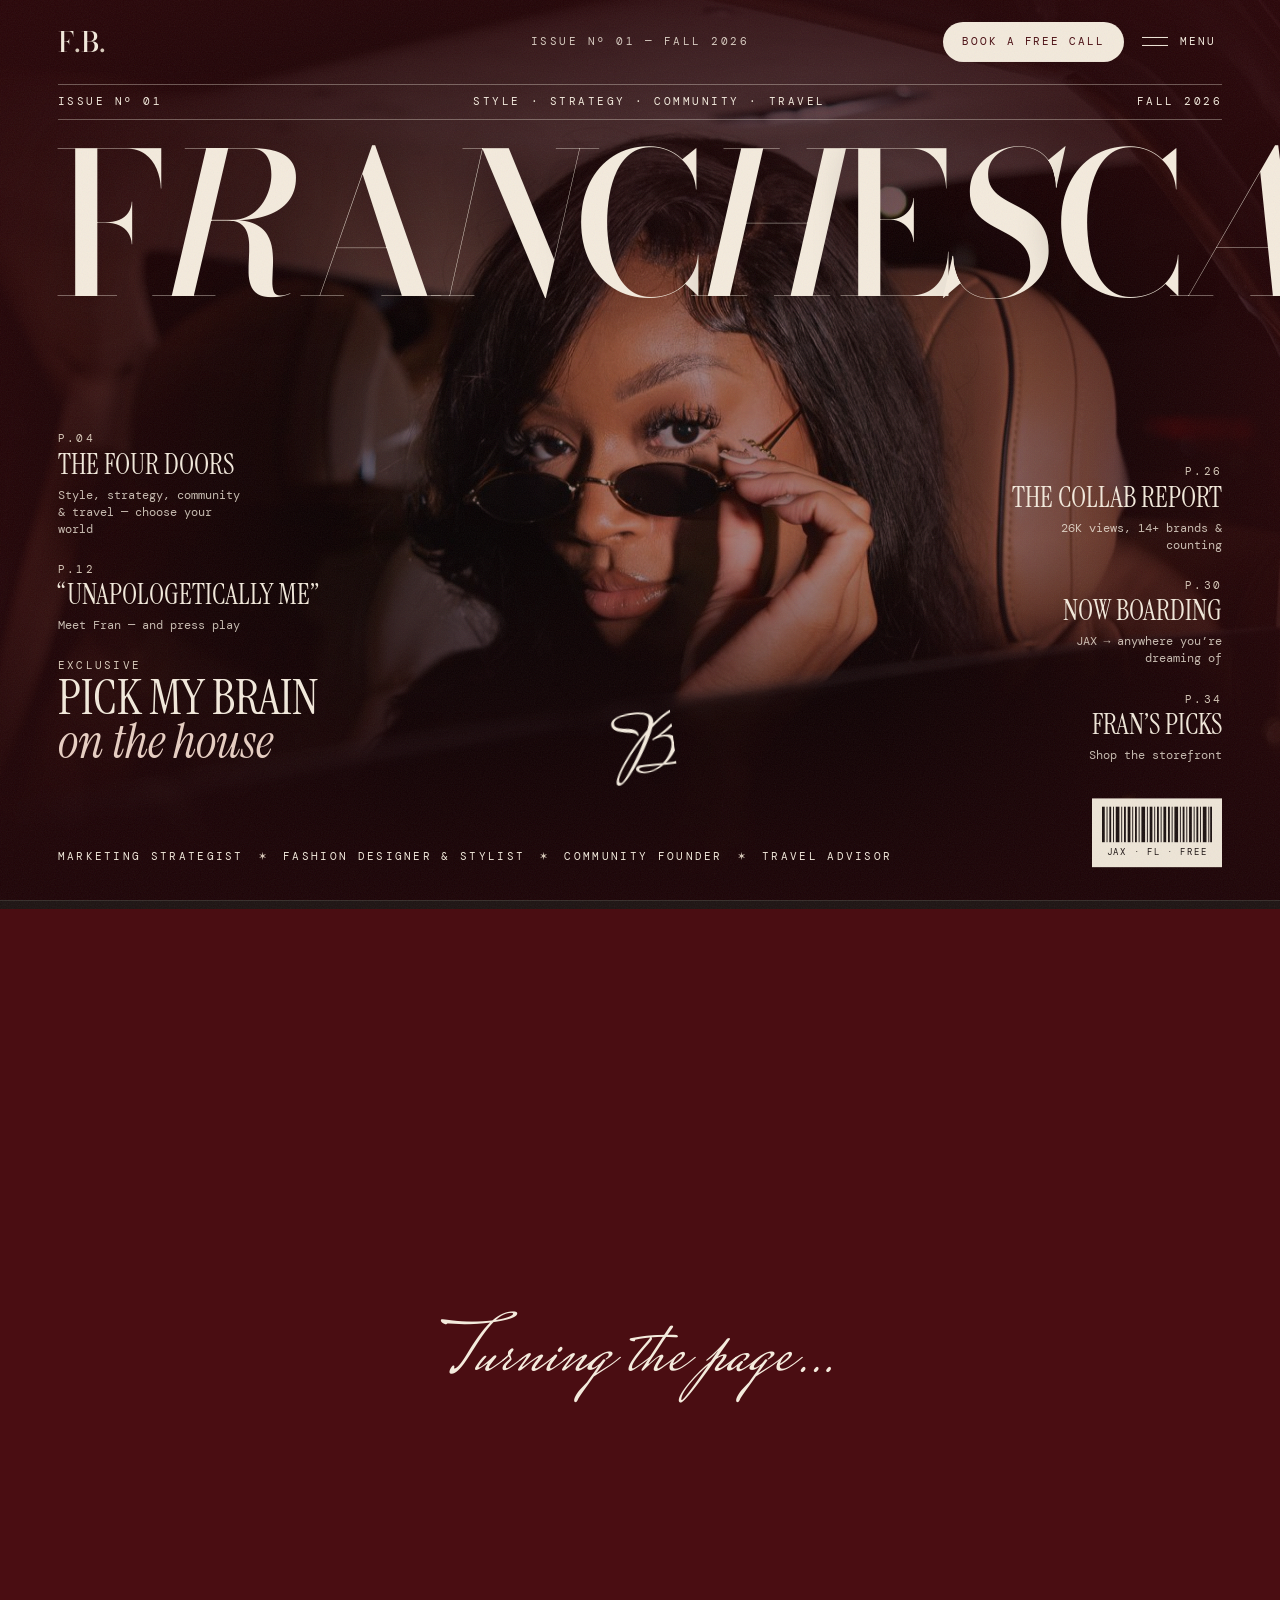
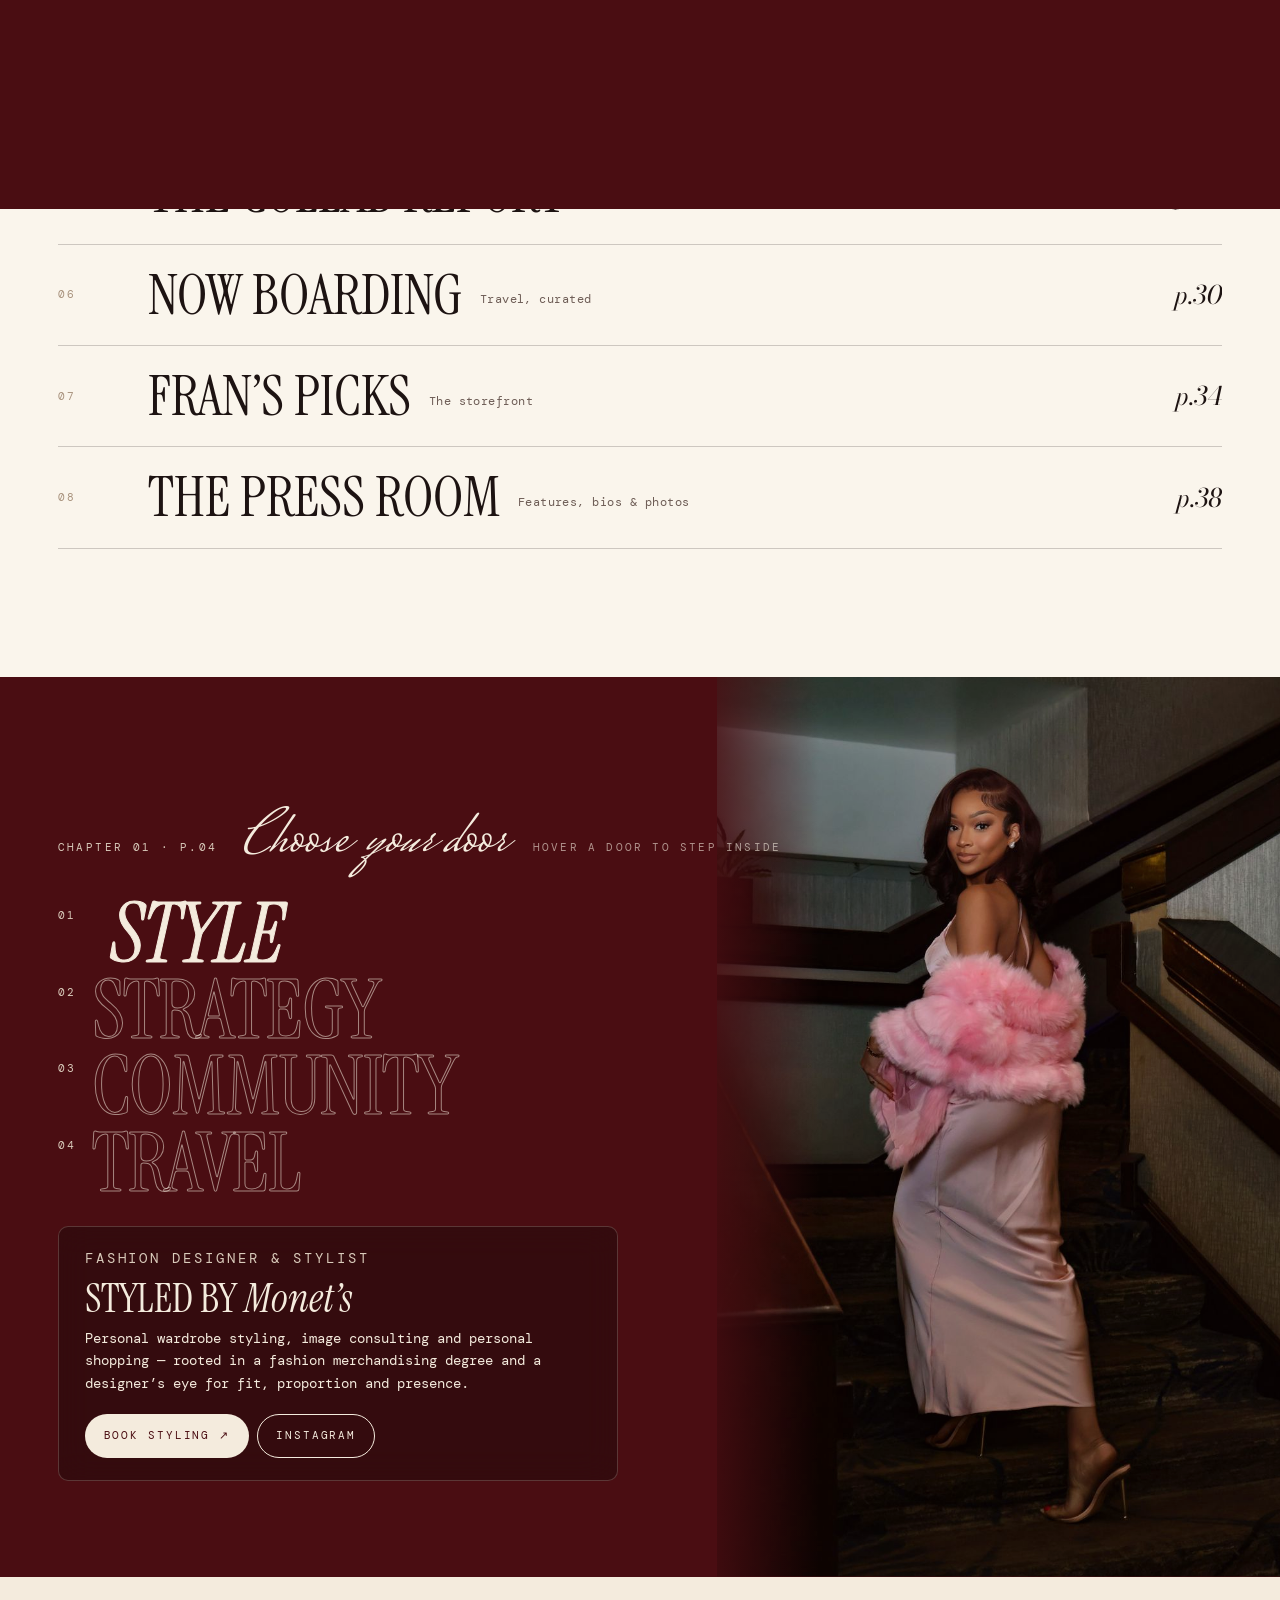
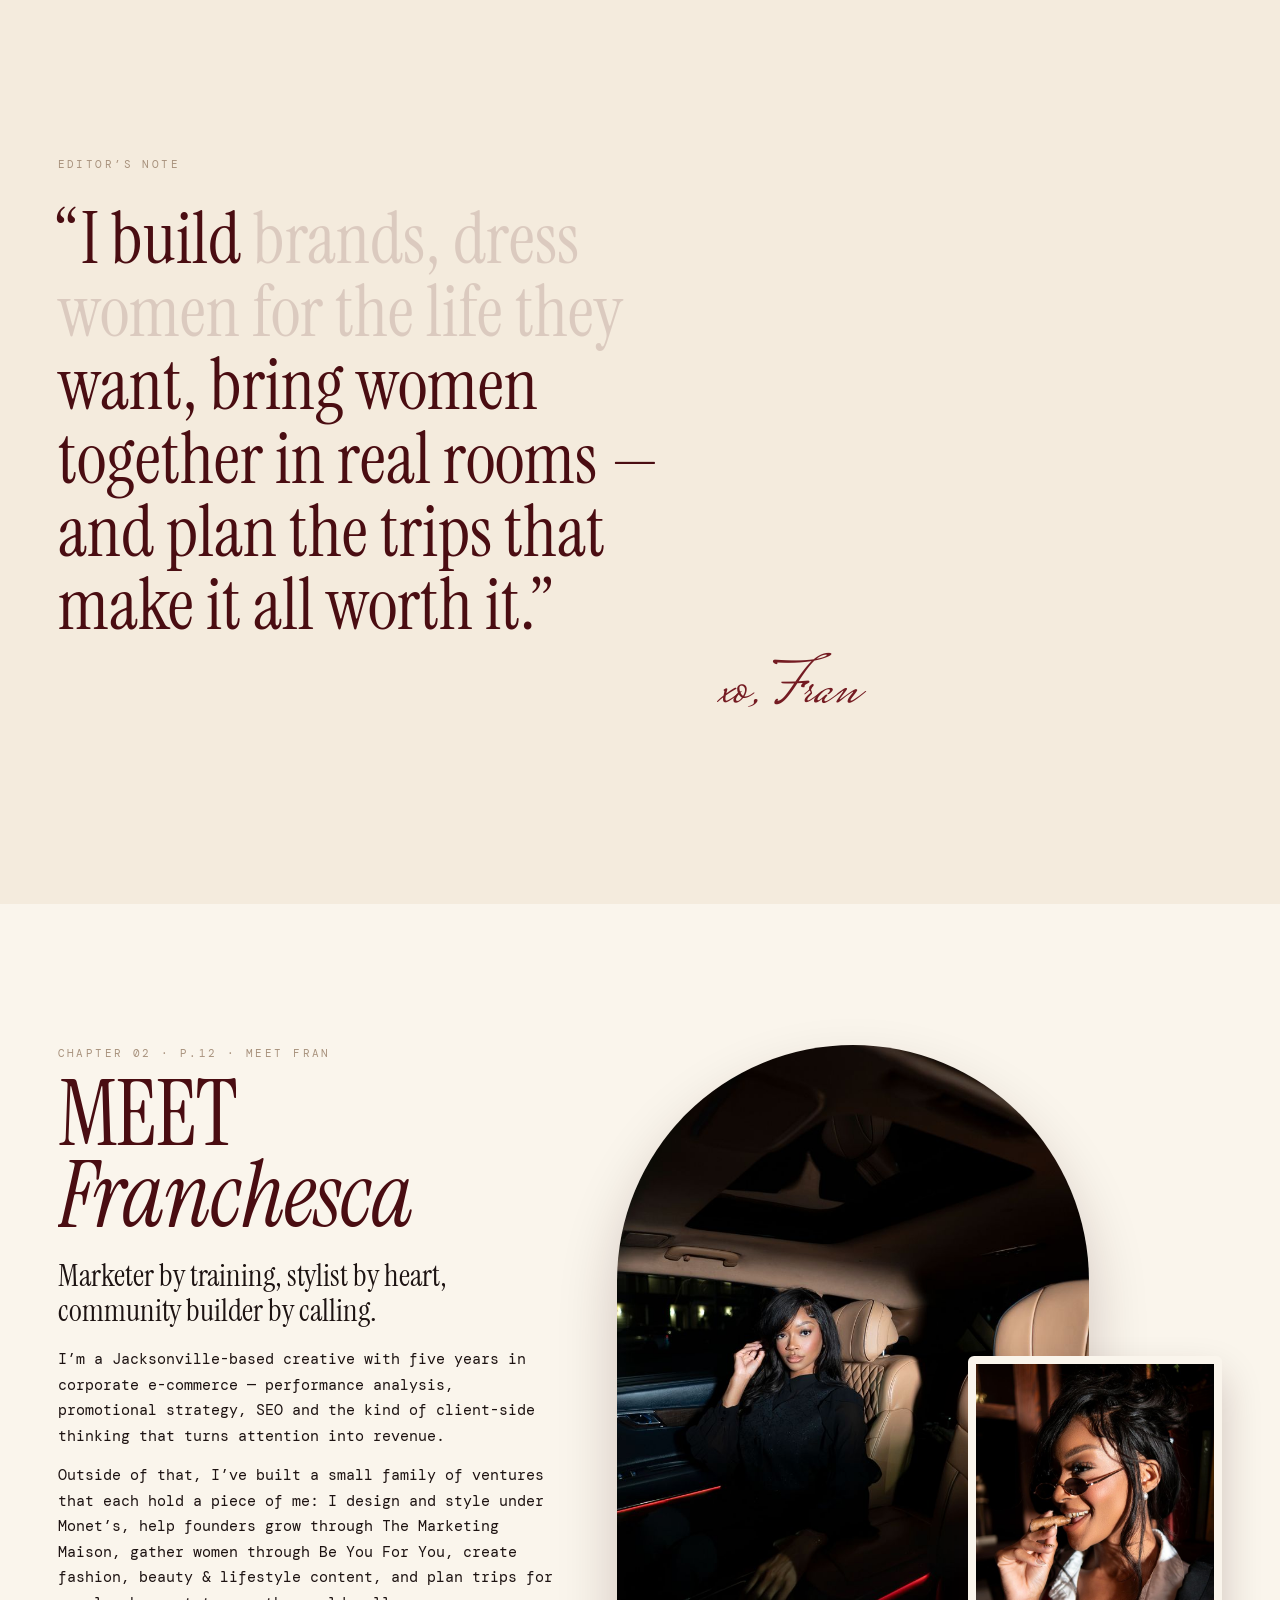
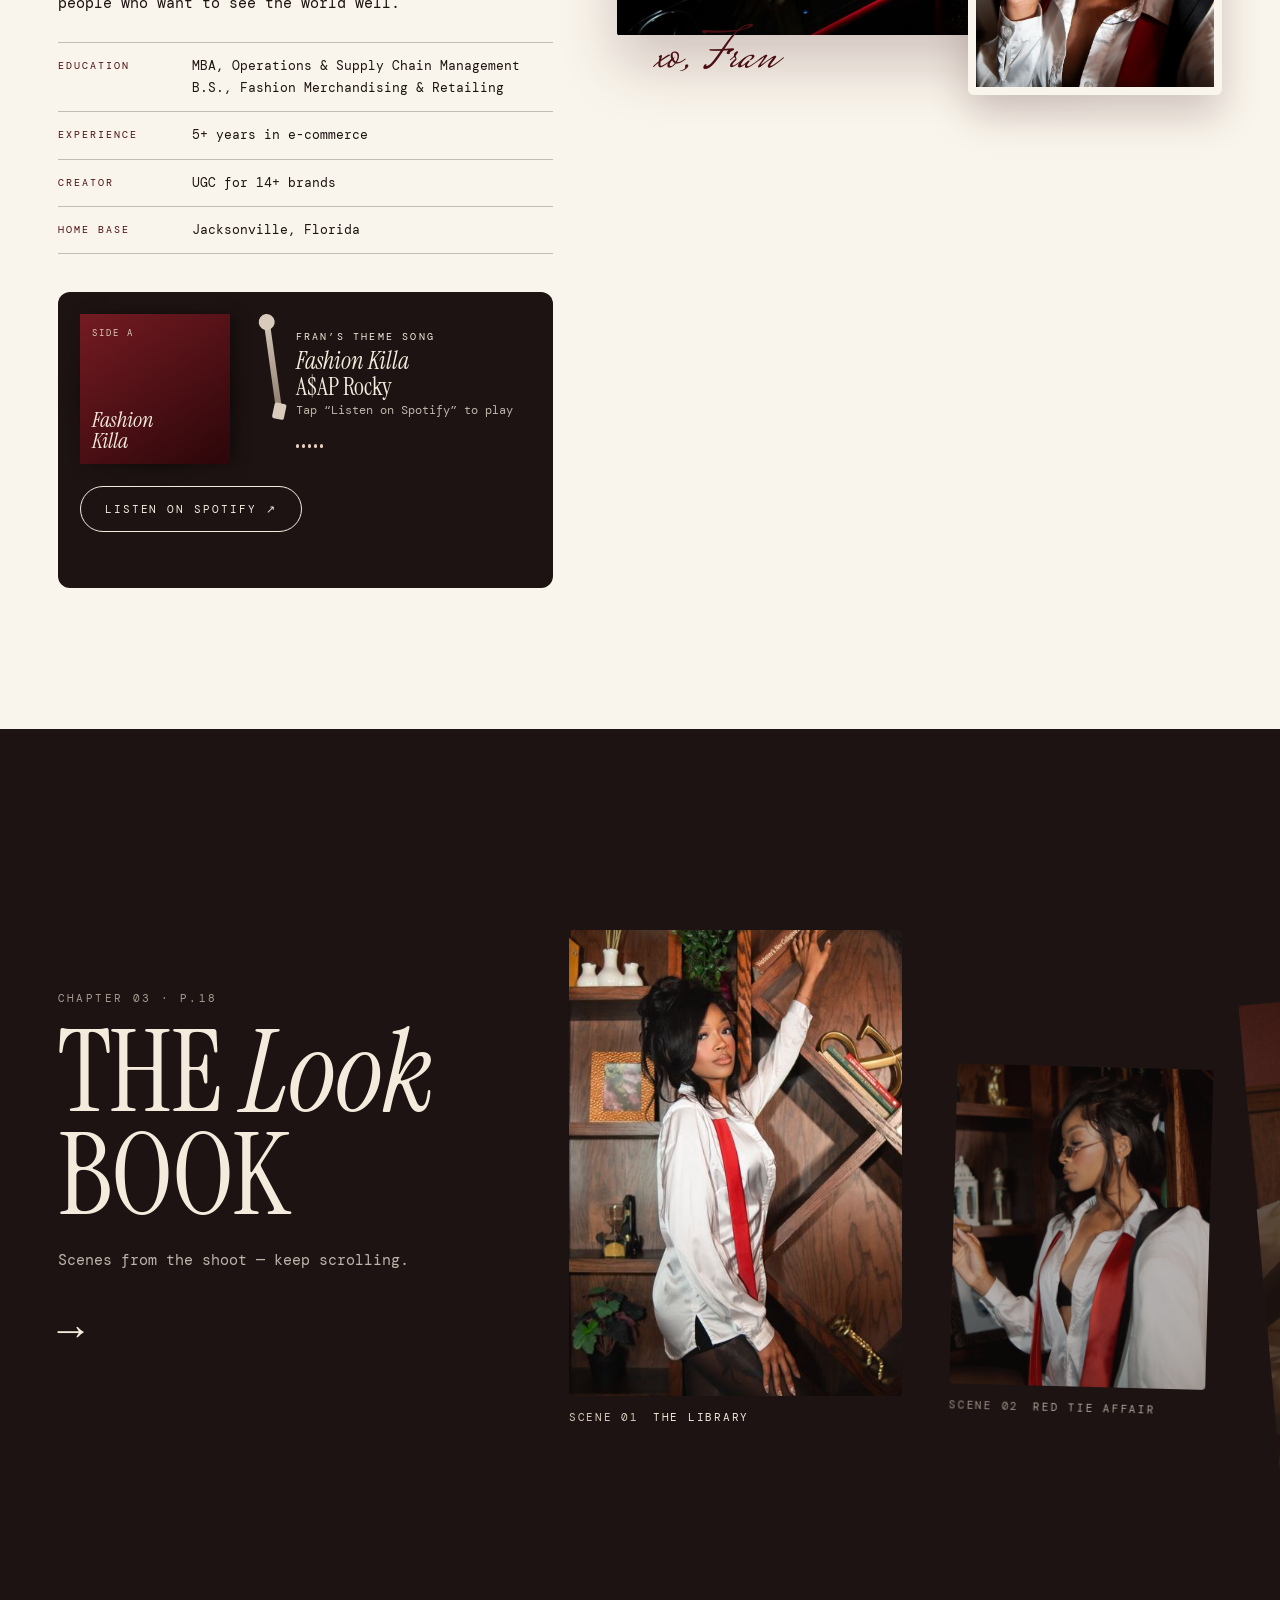
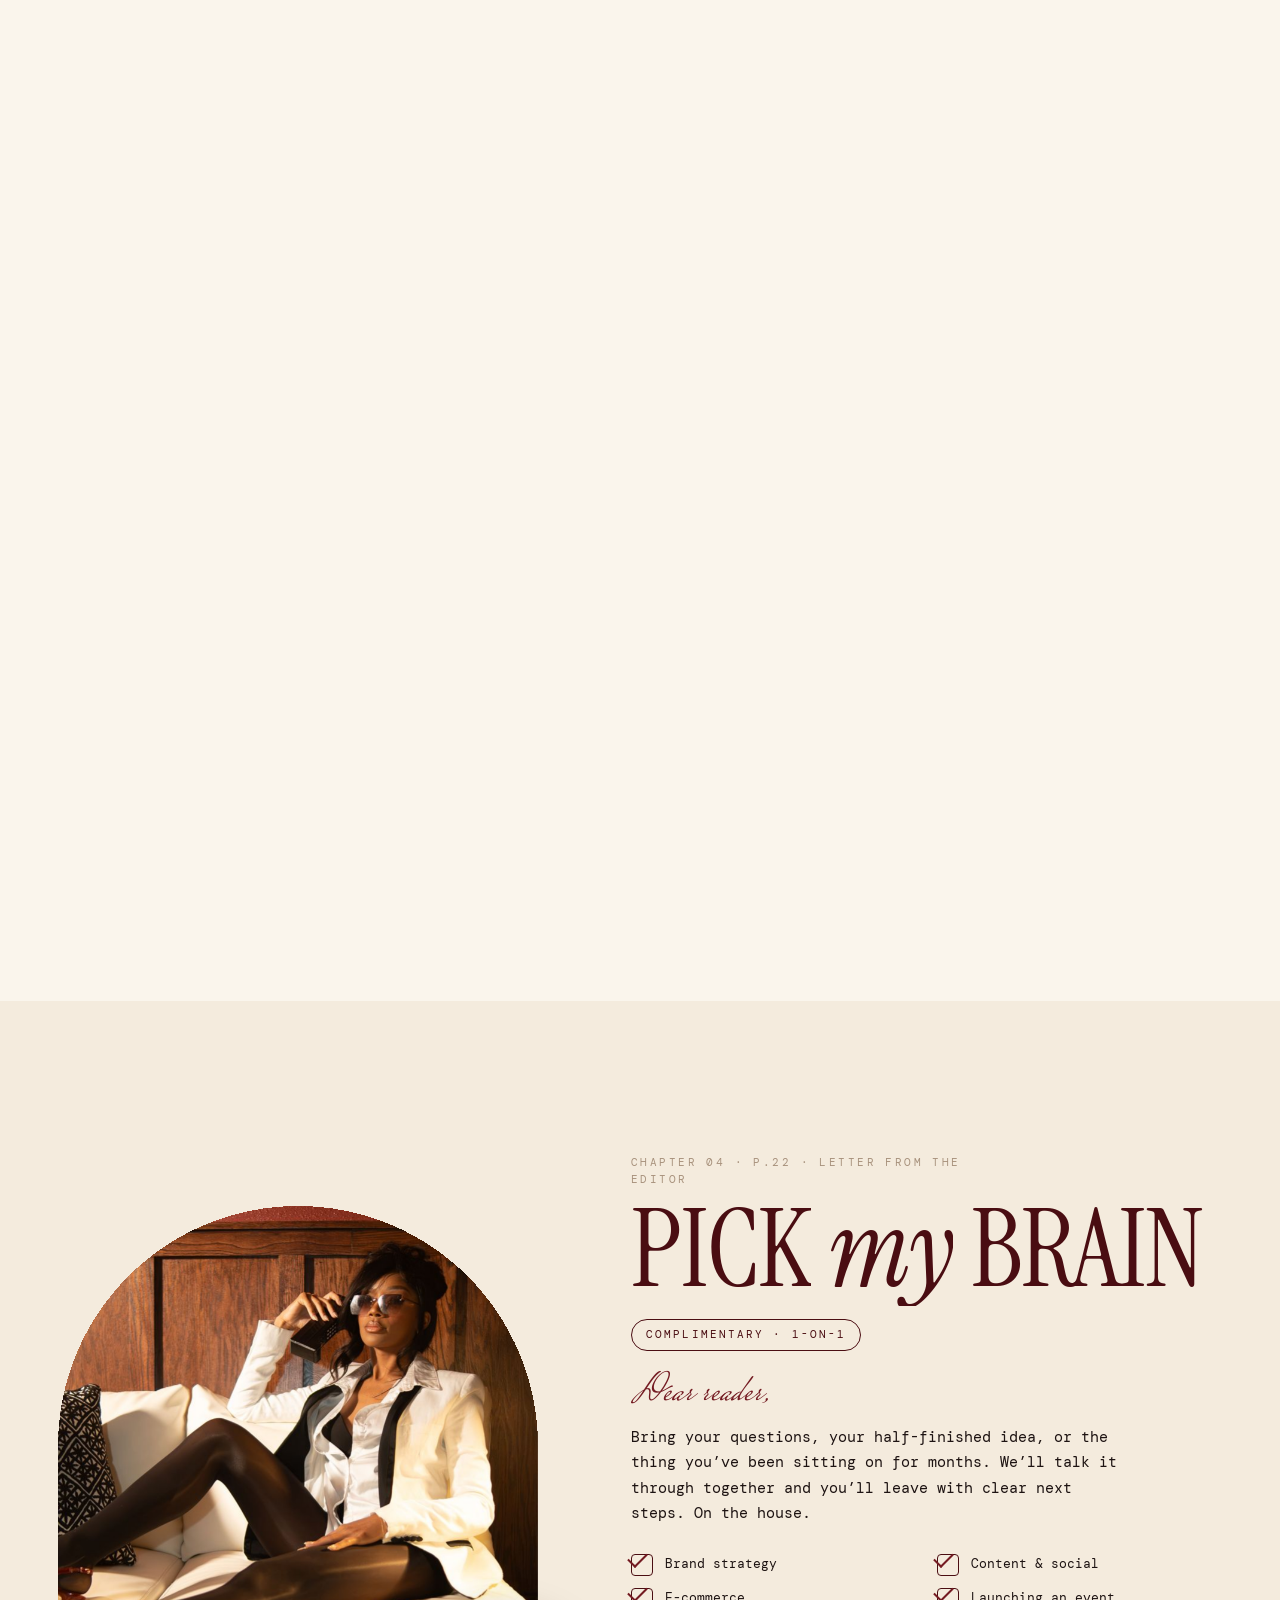
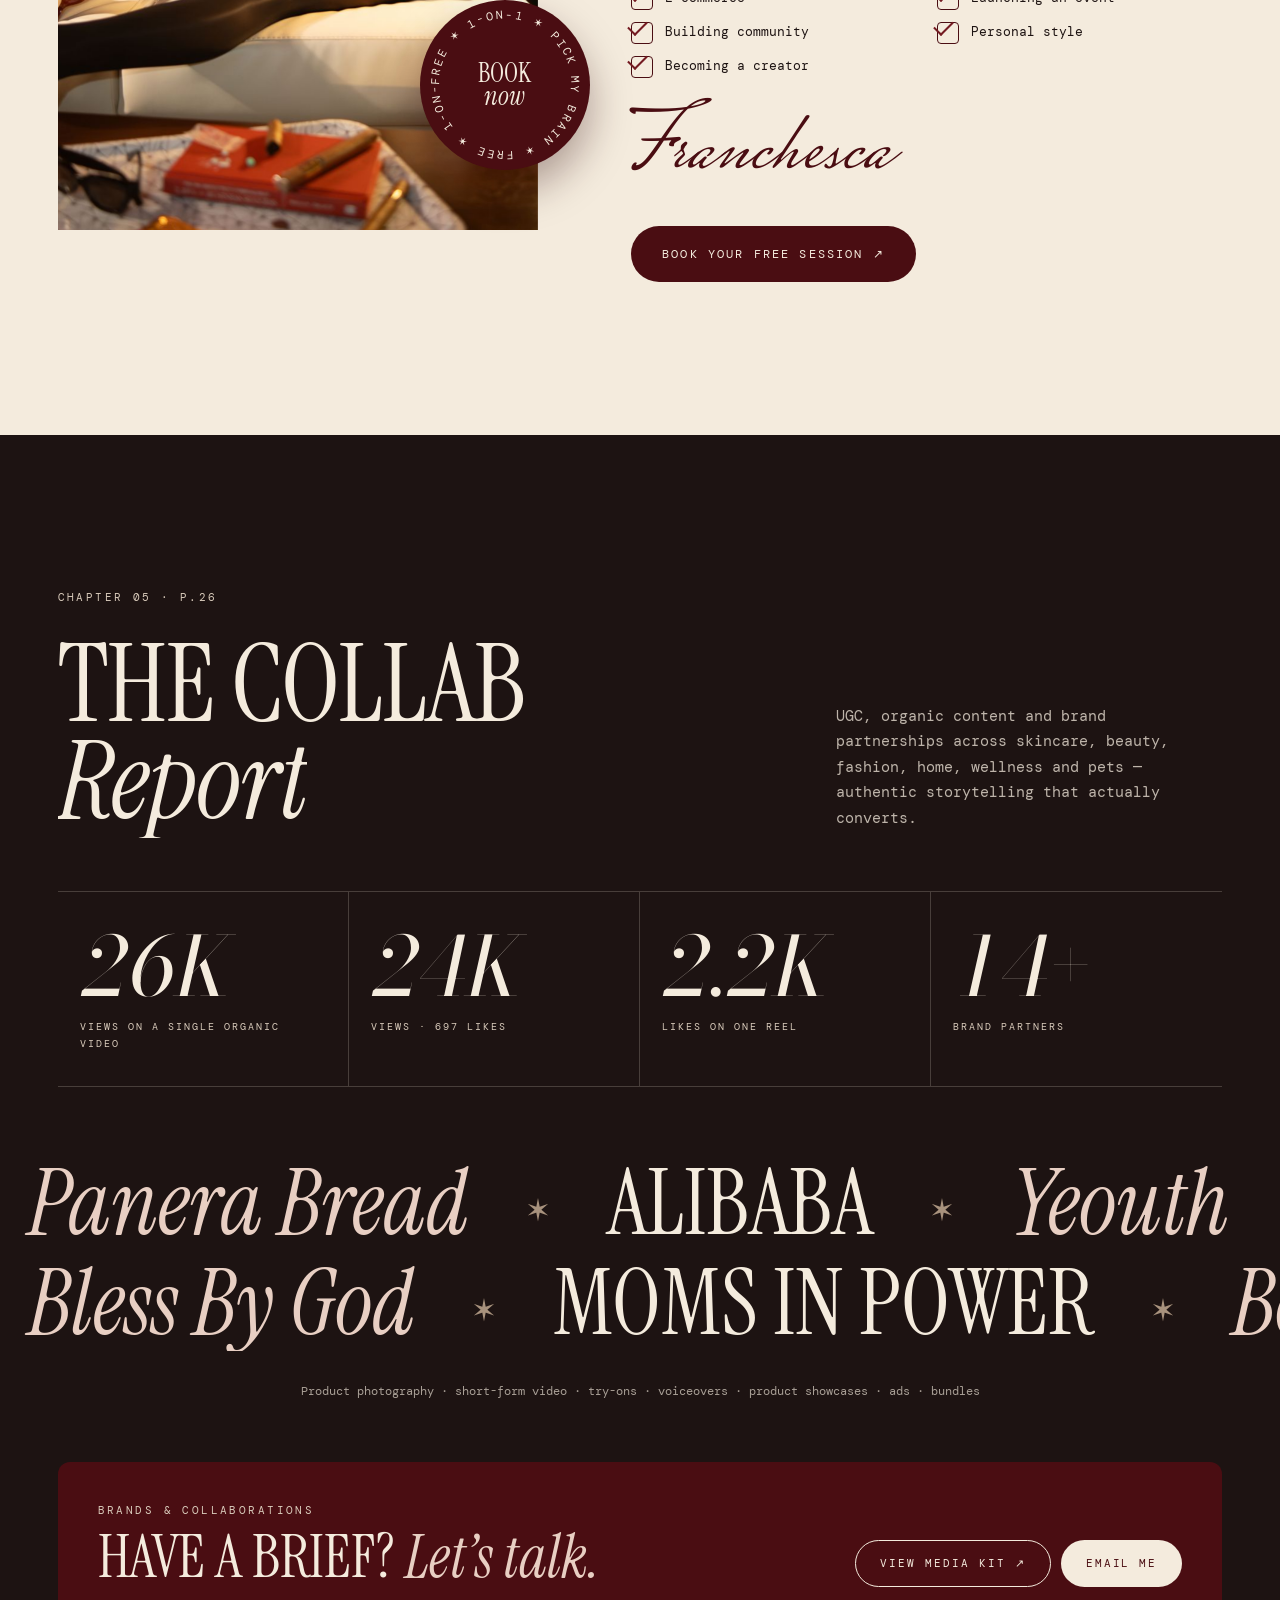
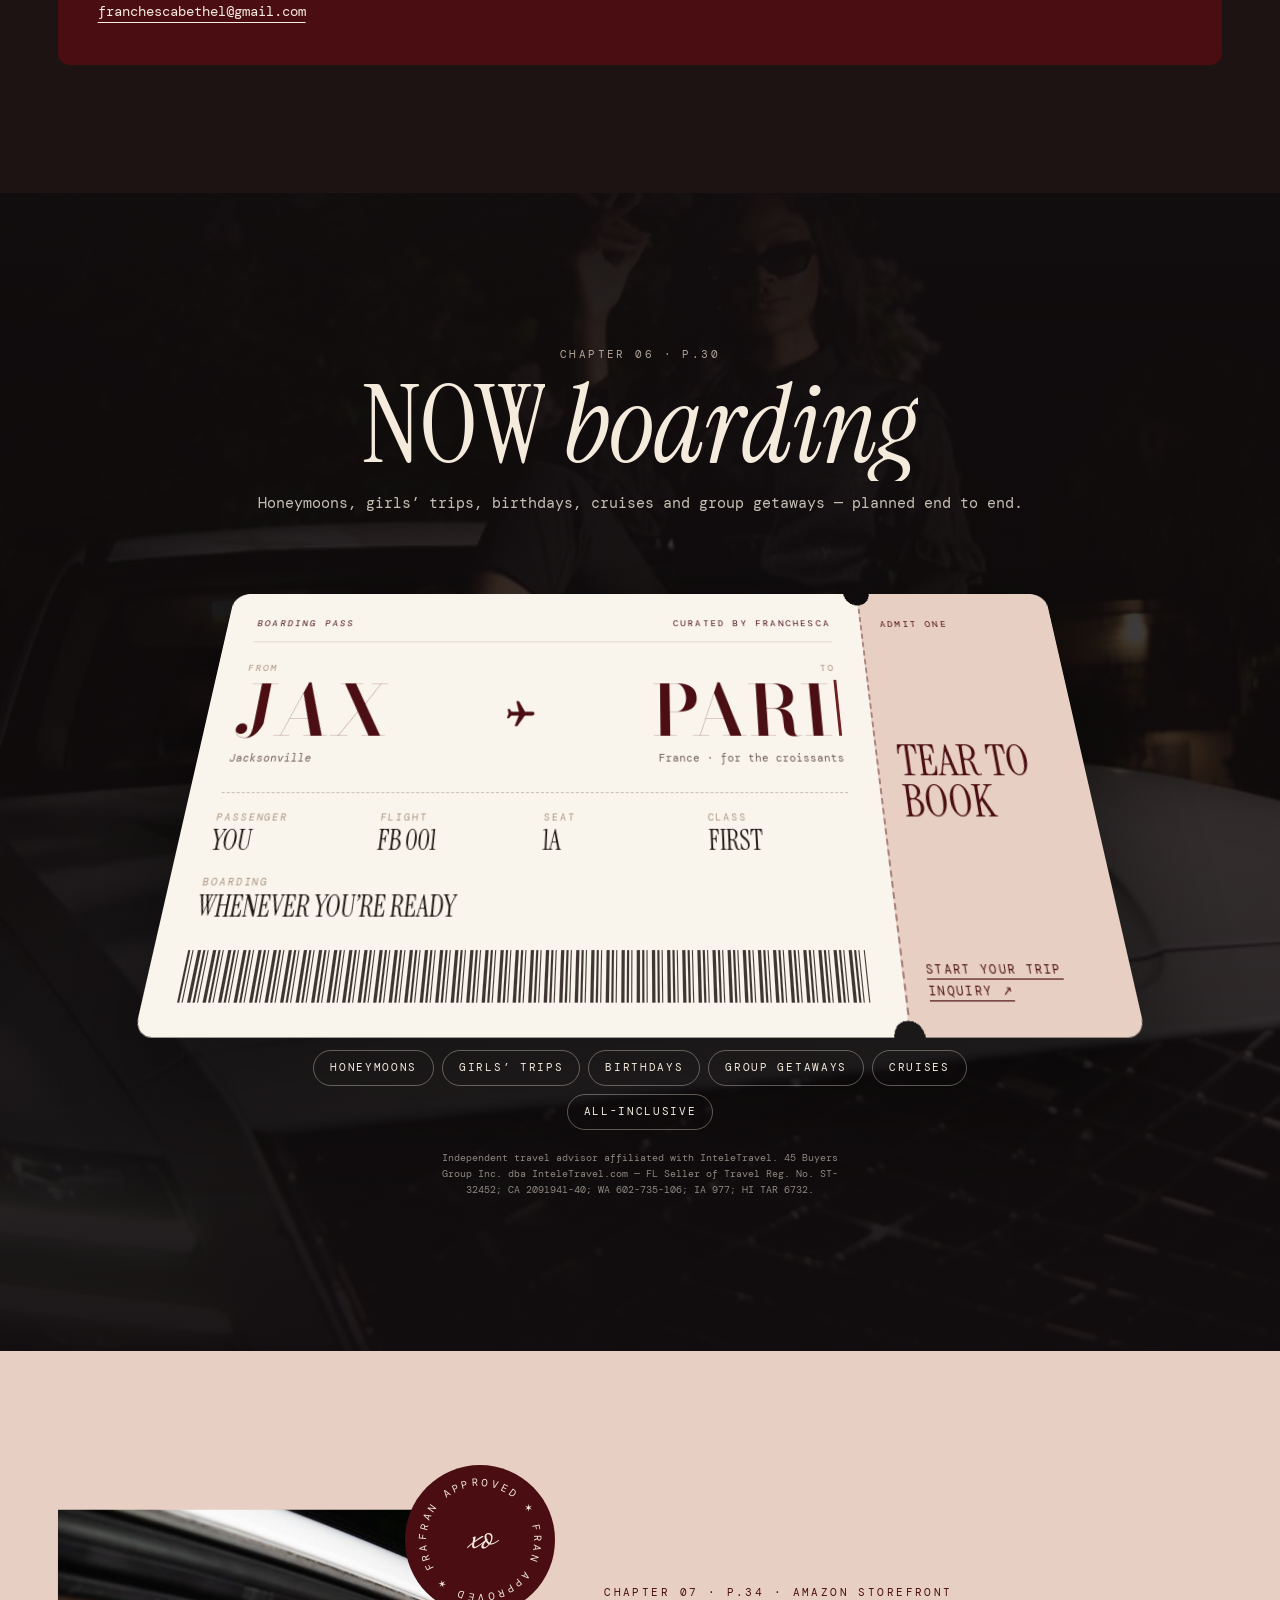
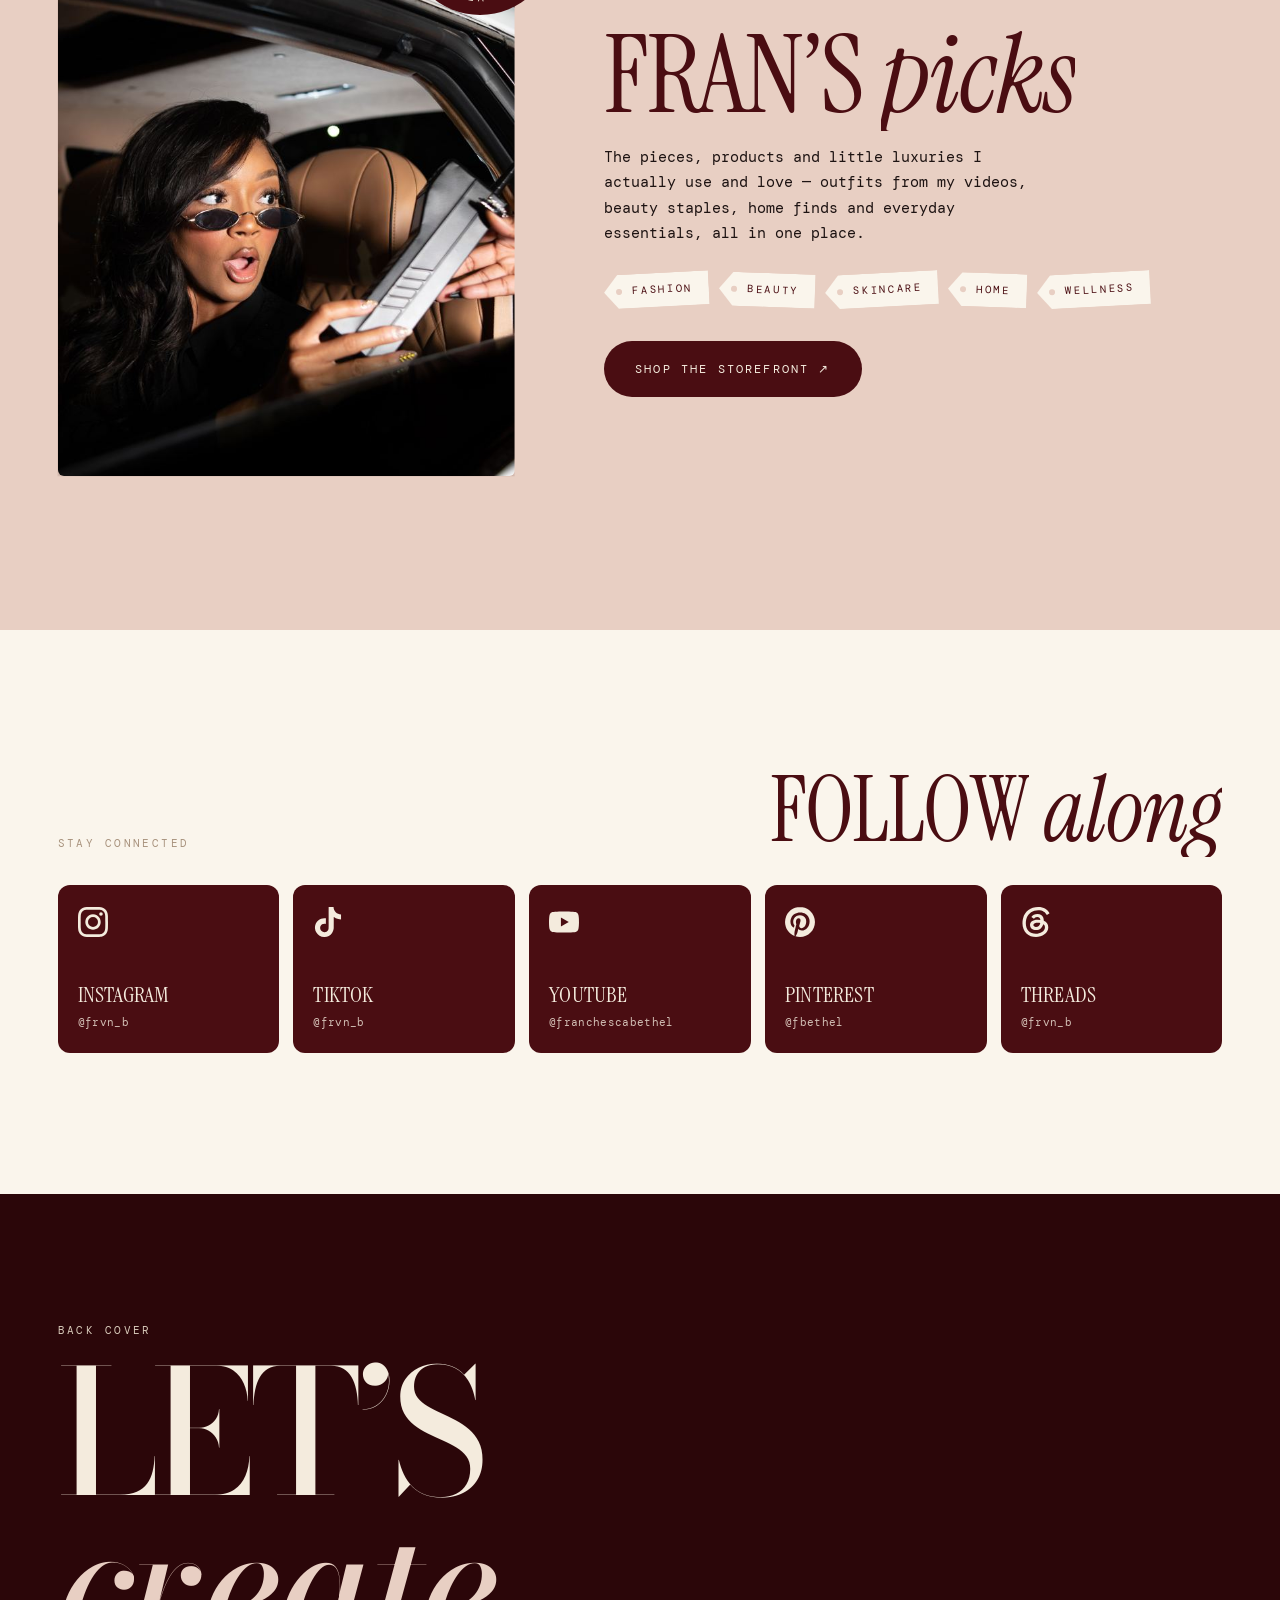
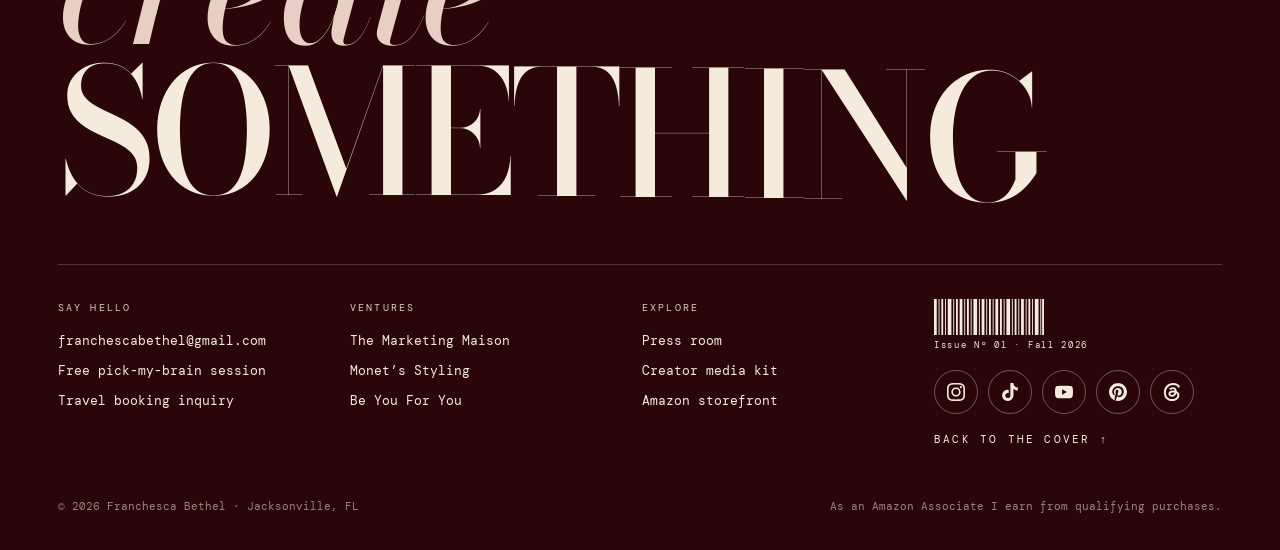
==== commit 1ddb82e8: "Social icon blocks and deeper burgundy palette Replaces the stacked social list with five icon tiles" ====
--- a/index.html
+++ b/index.html
@@ -10,8 +10,8 @@
 <meta property="og:image" content="images/og.jpg">
 <meta property="og:type" content="website">
 <meta name="twitter:card" content="summary_large_image">
-<meta name="theme-color" content="#5c1a1c">
-<link rel="icon" href="data:image/svg+xml,<svg xmlns='http://www.w3.org/2000/svg' viewBox='0 0 100 100'><rect width='100' height='100' rx='50' fill='%235c1a1c'/><text x='50' y='67' font-family='Georgia,serif' font-size='50' fill='%23f7f0e4' text-anchor='middle'>FB</text></svg>">
+<meta name="theme-color" content="#4a0d12">
+<link rel="icon" href="data:image/svg+xml,<svg xmlns='http://www.w3.org/2000/svg' viewBox='0 0 100 100'><rect width='100' height='100' rx='50' fill='%234a0d12'/><text x='50' y='67' font-family='Georgia,serif' font-size='50' fill='%23f7f0e4' text-anchor='middle'>FB</text></svg>">
 <link rel="preconnect" href="https://fonts.googleapis.com">
 <link rel="preconnect" href="https://fonts.gstatic.com" crossorigin>
 <link href="https://fonts.googleapis.com/css2?family=Bodoni+Moda:ital,opsz,wght@0,6..96,400..900;1,6..96,400..900&family=DM+Mono:wght@400;500&family=Instrument+Serif:ital@0;1&family=Mrs+Saint+Delafield&display=swap" rel="stylesheet">
@@ -64,11 +64,11 @@
       <p class="eyebrow">Say hello</p>
       <a href="mailto:franchescabethel@gmail.com">franchescabethel@gmail.com</a>
       <p class="menu-socials">
-        <a href="https://www.instagram.com/frvn_b" target="_blank" rel="noopener">IG</a>
-        <a href="https://www.tiktok.com/@frvn_b" target="_blank" rel="noopener">TikTok</a>
-        <a href="https://www.youtube.com/@franchescabethel" target="_blank" rel="noopener">YouTube</a>
-        <a href="https://www.pinterest.com/fbethel/" target="_blank" rel="noopener">Pinterest</a>
-        <a href="https://www.threads.net/@frvn_b" target="_blank" rel="noopener">Threads</a>
+        <a href="https://www.instagram.com/frvn_b" target="_blank" rel="noopener" aria-label="Instagram"><svg class="si-sm" viewBox="0 0 24 24" aria-hidden="true" focusable="false"><path fill="currentColor" d="M7.0301.084c-1.2768.0602-2.1487.264-2.911.5634-.7888.3075-1.4575.72-2.1228 1.3877-.6652.6677-1.075 1.3368-1.3802 2.127-.2954.7638-.4956 1.6365-.552 2.914-.0564 1.2775-.0689 1.6882-.0626 4.947.0062 3.2586.0206 3.6671.0825 4.9473.061 1.2765.264 2.1482.5635 2.9107.308.7889.72 1.4573 1.388 2.1228.6679.6655 1.3365 1.0743 2.1285 1.38.7632.295 1.6361.4961 2.9134.552 1.2773.056 1.6884.069 4.9462.0627 3.2578-.0062 3.668-.0207 4.9478-.0814 1.28-.0607 2.147-.2652 2.9098-.5633.7889-.3086 1.4578-.72 2.1228-1.3881.665-.6682 1.0745-1.3378 1.3795-2.1284.2957-.7632.4966-1.636.552-2.9124.056-1.2809.0692-1.6898.063-4.948-.0063-3.2583-.021-3.6668-.0817-4.9465-.0607-1.2797-.264-2.1487-.5633-2.9117-.3084-.7889-.72-1.4568-1.3876-2.1228C21.2982 1.33 20.628.9208 19.8378.6165 19.074.321 18.2017.1197 16.9244.0645 15.6471.0093 15.236-.005 11.977.0014 8.718.0076 8.31.0215 7.0301.0839m.1402 21.6932c-1.17-.0509-1.8053-.2453-2.2287-.408-.5606-.216-.96-.4771-1.3819-.895-.422-.4178-.6811-.8186-.9-1.378-.1644-.4234-.3624-1.058-.4171-2.228-.0595-1.2645-.072-1.6442-.079-4.848-.007-3.2037.0053-3.583.0607-4.848.05-1.169.2456-1.805.408-2.2282.216-.5613.4762-.96.895-1.3816.4188-.4217.8184-.6814 1.3783-.9003.423-.1651 1.0575-.3614 2.227-.4171 1.2655-.06 1.6447-.072 4.848-.079 3.2033-.007 3.5835.005 4.8495.0608 1.169.0508 1.8053.2445 2.228.408.5608.216.96.4754 1.3816.895.4217.4194.6816.8176.9005 1.3787.1653.4217.3617 1.056.4169 2.2263.0602 1.2655.0739 1.645.0796 4.848.0058 3.203-.0055 3.5834-.061 4.848-.051 1.17-.245 1.8055-.408 2.2294-.216.5604-.4763.96-.8954 1.3814-.419.4215-.8181.6811-1.3783.9-.4224.1649-1.0577.3617-2.2262.4174-1.2656.0595-1.6448.072-4.8493.079-3.2045.007-3.5825-.006-4.848-.0608M16.953 5.5864A1.44 1.44 0 1 0 18.39 4.144a1.44 1.44 0 0 0-1.437 1.4424M5.8385 12.012c.0067 3.4032 2.7706 6.1557 6.173 6.1493 3.4026-.0065 6.157-2.7701 6.1506-6.1733-.0065-3.4032-2.771-6.1565-6.174-6.1498-3.403.0067-6.156 2.771-6.1496 6.1738M8 12.0077a4 4 0 1 1 4.008 3.9921A3.9996 3.9996 0 0 1 8 12.0077"/></svg></a>
+        <a href="https://www.tiktok.com/@frvn_b" target="_blank" rel="noopener" aria-label="TikTok"><svg class="si-sm" viewBox="0 0 24 24" aria-hidden="true" focusable="false"><path fill="currentColor" d="M12.525.02c1.31-.02 2.61-.01 3.91-.02.08 1.53.63 3.09 1.75 4.17 1.12 1.11 2.7 1.62 4.24 1.79v4.03c-1.44-.05-2.89-.35-4.2-.97-.57-.26-1.1-.59-1.62-.93-.01 2.92.01 5.84-.02 8.75-.08 1.4-.54 2.79-1.35 3.94-1.31 1.92-3.58 3.17-5.91 3.21-1.43.08-2.86-.31-4.08-1.03-2.02-1.19-3.44-3.37-3.65-5.71-.02-.5-.03-1-.01-1.49.18-1.9 1.12-3.72 2.58-4.96 1.66-1.44 3.98-2.13 6.15-1.72.02 1.48-.04 2.96-.04 4.44-.99-.32-2.15-.23-3.02.37-.63.41-1.11 1.04-1.36 1.75-.21.51-.15 1.07-.14 1.61.24 1.64 1.82 3.02 3.5 2.87 1.12-.01 2.19-.66 2.77-1.61.19-.33.4-.67.41-1.06.1-1.79.06-3.57.07-5.36.01-4.03-.01-8.05.02-12.07z"/></svg></a>
+        <a href="https://www.youtube.com/@franchescabethel" target="_blank" rel="noopener" aria-label="YouTube"><svg class="si-sm" viewBox="0 0 24 24" aria-hidden="true" focusable="false"><path fill="currentColor" d="M23.498 6.186a3.016 3.016 0 0 0-2.122-2.136C19.505 3.545 12 3.545 12 3.545s-7.505 0-9.377.505A3.017 3.017 0 0 0 .502 6.186C0 8.07 0 12 0 12s0 3.93.502 5.814a3.016 3.016 0 0 0 2.122 2.136c1.871.505 9.376.505 9.376.505s7.505 0 9.377-.505a3.015 3.015 0 0 0 2.122-2.136C24 15.93 24 12 24 12s0-3.93-.502-5.814zM9.545 15.568V8.432L15.818 12l-6.273 3.568z"/></svg></a>
+        <a href="https://www.pinterest.com/fbethel/" target="_blank" rel="noopener" aria-label="Pinterest"><svg class="si-sm" viewBox="0 0 24 24" aria-hidden="true" focusable="false"><path fill="currentColor" d="M12.017 0C5.396 0 .029 5.367.029 11.987c0 5.079 3.158 9.417 7.618 11.162-.105-.949-.199-2.403.041-3.439.219-.937 1.406-5.957 1.406-5.957s-.359-.72-.359-1.781c0-1.663.967-2.911 2.168-2.911 1.024 0 1.518.769 1.518 1.688 0 1.029-.653 2.567-.992 3.992-.285 1.193.6 2.165 1.775 2.165 2.128 0 3.768-2.245 3.768-5.487 0-2.861-2.063-4.869-5.008-4.869-3.41 0-5.409 2.562-5.409 5.199 0 1.033.394 2.143.889 2.741.099.12.112.225.085.345-.09.375-.293 1.199-.334 1.363-.053.225-.172.271-.401.165-1.495-.69-2.433-2.878-2.433-4.646 0-3.776 2.748-7.252 7.92-7.252 4.158 0 7.392 2.967 7.392 6.923 0 4.135-2.607 7.462-6.233 7.462-1.214 0-2.354-.629-2.758-1.379l-.749 2.848c-.269 1.045-1.004 2.352-1.498 3.146 1.123.345 2.306.535 3.55.535 6.607 0 11.985-5.365 11.985-11.987C23.97 5.39 18.592.026 11.985.026L12.017 0z"/></svg></a>
+        <a href="https://www.threads.net/@frvn_b" target="_blank" rel="noopener" aria-label="Threads"><svg class="si-sm" viewBox="0 0 24 24" aria-hidden="true" focusable="false"><path fill="currentColor" d="M18.263 11.097c-.03-3.486-1.92-5.586-5.111-5.586-2.13 0-3.922.963-4.863 2.499l2.062 1.438c.535-.843 1.272-1.543 2.628-1.543 1.528 0 2.318.85 2.544 2.431a15 15 0 0 0-2.236-.173c-4.125 0-6.068 1.867-6.068 4.336s1.943 3.99 4.804 3.99c3.139 0 5.013-2.115 5.781-4.735.798.361 1.348 1.204 1.348 2.47 0 3.387-3.907 5.232-7.22 5.232-4.885 0-8.077-3.207-8.077-8.424 0-6.392 4.223-10.487 9.9-10.487 3.808 0 5.69 1.671 6.97 3.914l2.108-1.475C21.44 2.078 18.331 0 13.663 0 6.227 0 1.168 5.277 1.168 12.934c0 7 4.953 11.066 10.856 11.066 4.878 0 9.809-2.846 9.809-7.716 0-2.545-1.46-4.231-3.569-5.187m-6.33 4.855c-1.077 0-2.026-.512-2.026-1.453 0-1.483 1.822-1.934 3.606-1.934.678 0 1.34.045 1.927.173-.422 1.927-1.671 3.215-3.508 3.214Z"/></svg></a>
       </p>
     </div>
   </div>
@@ -414,13 +414,16 @@
   <!-- ============ CONNECT ============ -->
   <section class="connect" id="connect">
     <div class="wrap">
-      <p class="eyebrow">Stay connected</p>
-      <ul class="social-rows">
-        <li><a href="https://www.instagram.com/frvn_b" target="_blank" rel="noopener" data-img="images/desk-1.jpg" data-cursor="Follow"><span class="sr-name">Instagram</span><span class="sr-handle">@frvn_b</span><span class="sr-arrow">↗</span></a></li>
-        <li><a href="https://www.tiktok.com/@frvn_b" target="_blank" rel="noopener" data-img="images/look-6.jpg" data-cursor="Follow"><span class="sr-name">TikTok</span><span class="sr-handle">@frvn_b</span><span class="sr-arrow">↗</span></a></li>
-        <li><a href="https://www.youtube.com/@franchescabethel" target="_blank" rel="noopener" data-img="images/press-2.jpg" data-cursor="Watch"><span class="sr-name">YouTube</span><span class="sr-handle">@franchescabethel</span><span class="sr-arrow">↗</span></a></li>
-        <li><a href="https://www.pinterest.com/fbethel/" target="_blank" rel="noopener" data-img="images/press-3.jpg" data-cursor="Pin"><span class="sr-name">Pinterest</span><span class="sr-handle">@fbethel</span><span class="sr-arrow">↗</span></a></li>
-        <li><a href="https://www.threads.net/@frvn_b" target="_blank" rel="noopener" data-img="images/polaroid-3.jpg" data-cursor="Follow"><span class="sr-name">Threads</span><span class="sr-handle">@frvn_b</span><span class="sr-arrow">↗</span></a></li>
+      <div class="connect-head">
+        <p class="eyebrow">Stay connected</p>
+        <h2 class="display" data-split>Follow <em>along</em></h2>
+      </div>
+      <ul class="soc-grid">
+        <li><a class="soc" href="https://www.instagram.com/frvn_b" target="_blank" rel="noopener" data-cursor="Follow" aria-label="Instagram @frvn_b (opens in a new tab)"><svg class="si" viewBox="0 0 24 24" aria-hidden="true" focusable="false"><path fill="currentColor" d="M7.0301.084c-1.2768.0602-2.1487.264-2.911.5634-.7888.3075-1.4575.72-2.1228 1.3877-.6652.6677-1.075 1.3368-1.3802 2.127-.2954.7638-.4956 1.6365-.552 2.914-.0564 1.2775-.0689 1.6882-.0626 4.947.0062 3.2586.0206 3.6671.0825 4.9473.061 1.2765.264 2.1482.5635 2.9107.308.7889.72 1.4573 1.388 2.1228.6679.6655 1.3365 1.0743 2.1285 1.38.7632.295 1.6361.4961 2.9134.552 1.2773.056 1.6884.069 4.9462.0627 3.2578-.0062 3.668-.0207 4.9478-.0814 1.28-.0607 2.147-.2652 2.9098-.5633.7889-.3086 1.4578-.72 2.1228-1.3881.665-.6682 1.0745-1.3378 1.3795-2.1284.2957-.7632.4966-1.636.552-2.9124.056-1.2809.0692-1.6898.063-4.948-.0063-3.2583-.021-3.6668-.0817-4.9465-.0607-1.2797-.264-2.1487-.5633-2.9117-.3084-.7889-.72-1.4568-1.3876-2.1228C21.2982 1.33 20.628.9208 19.8378.6165 19.074.321 18.2017.1197 16.9244.0645 15.6471.0093 15.236-.005 11.977.0014 8.718.0076 8.31.0215 7.0301.0839m.1402 21.6932c-1.17-.0509-1.8053-.2453-2.2287-.408-.5606-.216-.96-.4771-1.3819-.895-.422-.4178-.6811-.8186-.9-1.378-.1644-.4234-.3624-1.058-.4171-2.228-.0595-1.2645-.072-1.6442-.079-4.848-.007-3.2037.0053-3.583.0607-4.848.05-1.169.2456-1.805.408-2.2282.216-.5613.4762-.96.895-1.3816.4188-.4217.8184-.6814 1.3783-.9003.423-.1651 1.0575-.3614 2.227-.4171 1.2655-.06 1.6447-.072 4.848-.079 3.2033-.007 3.5835.005 4.8495.0608 1.169.0508 1.8053.2445 2.228.408.5608.216.96.4754 1.3816.895.4217.4194.6816.8176.9005 1.3787.1653.4217.3617 1.056.4169 2.2263.0602 1.2655.0739 1.645.0796 4.848.0058 3.203-.0055 3.5834-.061 4.848-.051 1.17-.245 1.8055-.408 2.2294-.216.5604-.4763.96-.8954 1.3814-.419.4215-.8181.6811-1.3783.9-.4224.1649-1.0577.3617-2.2262.4174-1.2656.0595-1.6448.072-4.8493.079-3.2045.007-3.5825-.006-4.848-.0608M16.953 5.5864A1.44 1.44 0 1 0 18.39 4.144a1.44 1.44 0 0 0-1.437 1.4424M5.8385 12.012c.0067 3.4032 2.7706 6.1557 6.173 6.1493 3.4026-.0065 6.157-2.7701 6.1506-6.1733-.0065-3.4032-2.771-6.1565-6.174-6.1498-3.403.0067-6.156 2.771-6.1496 6.1738M8 12.0077a4 4 0 1 1 4.008 3.9921A3.9996 3.9996 0 0 1 8 12.0077"/></svg><span class="soc-name">Instagram</span><span class="soc-handle">@frvn_b</span></a></li>
+        <li><a class="soc" href="https://www.tiktok.com/@frvn_b" target="_blank" rel="noopener" data-cursor="Follow" aria-label="TikTok @frvn_b (opens in a new tab)"><svg class="si" viewBox="0 0 24 24" aria-hidden="true" focusable="false"><path fill="currentColor" d="M12.525.02c1.31-.02 2.61-.01 3.91-.02.08 1.53.63 3.09 1.75 4.17 1.12 1.11 2.7 1.62 4.24 1.79v4.03c-1.44-.05-2.89-.35-4.2-.97-.57-.26-1.1-.59-1.62-.93-.01 2.92.01 5.84-.02 8.75-.08 1.4-.54 2.79-1.35 3.94-1.31 1.92-3.58 3.17-5.91 3.21-1.43.08-2.86-.31-4.08-1.03-2.02-1.19-3.44-3.37-3.65-5.71-.02-.5-.03-1-.01-1.49.18-1.9 1.12-3.72 2.58-4.96 1.66-1.44 3.98-2.13 6.15-1.72.02 1.48-.04 2.96-.04 4.44-.99-.32-2.15-.23-3.02.37-.63.41-1.11 1.04-1.36 1.75-.21.51-.15 1.07-.14 1.61.24 1.64 1.82 3.02 3.5 2.87 1.12-.01 2.19-.66 2.77-1.61.19-.33.4-.67.41-1.06.1-1.79.06-3.57.07-5.36.01-4.03-.01-8.05.02-12.07z"/></svg><span class="soc-name">TikTok</span><span class="soc-handle">@frvn_b</span></a></li>
+        <li><a class="soc" href="https://www.youtube.com/@franchescabethel" target="_blank" rel="noopener" data-cursor="Watch" aria-label="YouTube @franchescabethel (opens in a new tab)"><svg class="si" viewBox="0 0 24 24" aria-hidden="true" focusable="false"><path fill="currentColor" d="M23.498 6.186a3.016 3.016 0 0 0-2.122-2.136C19.505 3.545 12 3.545 12 3.545s-7.505 0-9.377.505A3.017 3.017 0 0 0 .502 6.186C0 8.07 0 12 0 12s0 3.93.502 5.814a3.016 3.016 0 0 0 2.122 2.136c1.871.505 9.376.505 9.376.505s7.505 0 9.377-.505a3.015 3.015 0 0 0 2.122-2.136C24 15.93 24 12 24 12s0-3.93-.502-5.814zM9.545 15.568V8.432L15.818 12l-6.273 3.568z"/></svg><span class="soc-name">YouTube</span><span class="soc-handle">@franchescabethel</span></a></li>
+        <li><a class="soc" href="https://www.pinterest.com/fbethel/" target="_blank" rel="noopener" data-cursor="Pin" aria-label="Pinterest @fbethel (opens in a new tab)"><svg class="si" viewBox="0 0 24 24" aria-hidden="true" focusable="false"><path fill="currentColor" d="M12.017 0C5.396 0 .029 5.367.029 11.987c0 5.079 3.158 9.417 7.618 11.162-.105-.949-.199-2.403.041-3.439.219-.937 1.406-5.957 1.406-5.957s-.359-.72-.359-1.781c0-1.663.967-2.911 2.168-2.911 1.024 0 1.518.769 1.518 1.688 0 1.029-.653 2.567-.992 3.992-.285 1.193.6 2.165 1.775 2.165 2.128 0 3.768-2.245 3.768-5.487 0-2.861-2.063-4.869-5.008-4.869-3.41 0-5.409 2.562-5.409 5.199 0 1.033.394 2.143.889 2.741.099.12.112.225.085.345-.09.375-.293 1.199-.334 1.363-.053.225-.172.271-.401.165-1.495-.69-2.433-2.878-2.433-4.646 0-3.776 2.748-7.252 7.92-7.252 4.158 0 7.392 2.967 7.392 6.923 0 4.135-2.607 7.462-6.233 7.462-1.214 0-2.354-.629-2.758-1.379l-.749 2.848c-.269 1.045-1.004 2.352-1.498 3.146 1.123.345 2.306.535 3.55.535 6.607 0 11.985-5.365 11.985-11.987C23.97 5.39 18.592.026 11.985.026L12.017 0z"/></svg><span class="soc-name">Pinterest</span><span class="soc-handle">@fbethel</span></a></li>
+        <li><a class="soc" href="https://www.threads.net/@frvn_b" target="_blank" rel="noopener" data-cursor="Follow" aria-label="Threads @frvn_b (opens in a new tab)"><svg class="si" viewBox="0 0 24 24" aria-hidden="true" focusable="false"><path fill="currentColor" d="M18.263 11.097c-.03-3.486-1.92-5.586-5.111-5.586-2.13 0-3.922.963-4.863 2.499l2.062 1.438c.535-.843 1.272-1.543 2.628-1.543 1.528 0 2.318.85 2.544 2.431a15 15 0 0 0-2.236-.173c-4.125 0-6.068 1.867-6.068 4.336s1.943 3.99 4.804 3.99c3.139 0 5.013-2.115 5.781-4.735.798.361 1.348 1.204 1.348 2.47 0 3.387-3.907 5.232-7.22 5.232-4.885 0-8.077-3.207-8.077-8.424 0-6.392 4.223-10.487 9.9-10.487 3.808 0 5.69 1.671 6.97 3.914l2.108-1.475C21.44 2.078 18.331 0 13.663 0 6.227 0 1.168 5.277 1.168 12.934c0 7 4.953 11.066 10.856 11.066 4.878 0 9.809-2.846 9.809-7.716 0-2.545-1.46-4.231-3.569-5.187m-6.33 4.855c-1.077 0-2.026-.512-2.026-1.453 0-1.483 1.822-1.934 3.606-1.934.678 0 1.34.045 1.927.173-.422 1.927-1.671 3.215-3.508 3.214Z"/></svg><span class="soc-name">Threads</span><span class="soc-handle">@frvn_b</span></a></li>
       </ul>
     </div>
   </section>
@@ -459,6 +462,13 @@
       </div>
       <div class="bc-code">
         <div class="barcode light" aria-hidden="true"><svg viewBox="0 0 120 40" preserveAspectRatio="none"><g fill="currentColor"><rect x="0" width="3" height="40"/><rect x="5" width="1" height="40"/><rect x="8" width="2" height="40"/><rect x="12" width="1" height="40"/><rect x="15" width="4" height="40"/><rect x="21" width="1" height="40"/><rect x="24" width="2" height="40"/><rect x="28" width="3" height="40"/><rect x="33" width="1" height="40"/><rect x="36" width="2" height="40"/><rect x="40" width="1" height="40"/><rect x="43" width="4" height="40"/><rect x="49" width="1" height="40"/><rect x="52" width="3" height="40"/><rect x="57" width="1" height="40"/><rect x="60" width="2" height="40"/><rect x="64" width="1" height="40"/><rect x="67" width="3" height="40"/><rect x="72" width="2" height="40"/><rect x="76" width="1" height="40"/><rect x="79" width="4" height="40"/><rect x="85" width="1" height="40"/><rect x="88" width="2" height="40"/><rect x="92" width="1" height="40"/><rect x="95" width="3" height="40"/><rect x="100" width="1" height="40"/><rect x="103" width="2" height="40"/><rect x="107" width="1" height="40"/><rect x="110" width="4" height="40"/><rect x="116" width="1" height="40"/><rect x="118" width="2" height="40"/></g></svg><span>Issue Nº 01 · Fall 2026</span></div>
+        <p class="bc-social">
+        <a href="https://www.instagram.com/frvn_b" target="_blank" rel="noopener" aria-label="Instagram"><svg class="si-sm" viewBox="0 0 24 24" aria-hidden="true" focusable="false"><path fill="currentColor" d="M7.0301.084c-1.2768.0602-2.1487.264-2.911.5634-.7888.3075-1.4575.72-2.1228 1.3877-.6652.6677-1.075 1.3368-1.3802 2.127-.2954.7638-.4956 1.6365-.552 2.914-.0564 1.2775-.0689 1.6882-.0626 4.947.0062 3.2586.0206 3.6671.0825 4.9473.061 1.2765.264 2.1482.5635 2.9107.308.7889.72 1.4573 1.388 2.1228.6679.6655 1.3365 1.0743 2.1285 1.38.7632.295 1.6361.4961 2.9134.552 1.2773.056 1.6884.069 4.9462.0627 3.2578-.0062 3.668-.0207 4.9478-.0814 1.28-.0607 2.147-.2652 2.9098-.5633.7889-.3086 1.4578-.72 2.1228-1.3881.665-.6682 1.0745-1.3378 1.3795-2.1284.2957-.7632.4966-1.636.552-2.9124.056-1.2809.0692-1.6898.063-4.948-.0063-3.2583-.021-3.6668-.0817-4.9465-.0607-1.2797-.264-2.1487-.5633-2.9117-.3084-.7889-.72-1.4568-1.3876-2.1228C21.2982 1.33 20.628.9208 19.8378.6165 19.074.321 18.2017.1197 16.9244.0645 15.6471.0093 15.236-.005 11.977.0014 8.718.0076 8.31.0215 7.0301.0839m.1402 21.6932c-1.17-.0509-1.8053-.2453-2.2287-.408-.5606-.216-.96-.4771-1.3819-.895-.422-.4178-.6811-.8186-.9-1.378-.1644-.4234-.3624-1.058-.4171-2.228-.0595-1.2645-.072-1.6442-.079-4.848-.007-3.2037.0053-3.583.0607-4.848.05-1.169.2456-1.805.408-2.2282.216-.5613.4762-.96.895-1.3816.4188-.4217.8184-.6814 1.3783-.9003.423-.1651 1.0575-.3614 2.227-.4171 1.2655-.06 1.6447-.072 4.848-.079 3.2033-.007 3.5835.005 4.8495.0608 1.169.0508 1.8053.2445 2.228.408.5608.216.96.4754 1.3816.895.4217.4194.6816.8176.9005 1.3787.1653.4217.3617 1.056.4169 2.2263.0602 1.2655.0739 1.645.0796 4.848.0058 3.203-.0055 3.5834-.061 4.848-.051 1.17-.245 1.8055-.408 2.2294-.216.5604-.4763.96-.8954 1.3814-.419.4215-.8181.6811-1.3783.9-.4224.1649-1.0577.3617-2.2262.4174-1.2656.0595-1.6448.072-4.8493.079-3.2045.007-3.5825-.006-4.848-.0608M16.953 5.5864A1.44 1.44 0 1 0 18.39 4.144a1.44 1.44 0 0 0-1.437 1.4424M5.8385 12.012c.0067 3.4032 2.7706 6.1557 6.173 6.1493 3.4026-.0065 6.157-2.7701 6.1506-6.1733-.0065-3.4032-2.771-6.1565-6.174-6.1498-3.403.0067-6.156 2.771-6.1496 6.1738M8 12.0077a4 4 0 1 1 4.008 3.9921A3.9996 3.9996 0 0 1 8 12.0077"/></svg></a>
+        <a href="https://www.tiktok.com/@frvn_b" target="_blank" rel="noopener" aria-label="TikTok"><svg class="si-sm" viewBox="0 0 24 24" aria-hidden="true" focusable="false"><path fill="currentColor" d="M12.525.02c1.31-.02 2.61-.01 3.91-.02.08 1.53.63 3.09 1.75 4.17 1.12 1.11 2.7 1.62 4.24 1.79v4.03c-1.44-.05-2.89-.35-4.2-.97-.57-.26-1.1-.59-1.62-.93-.01 2.92.01 5.84-.02 8.75-.08 1.4-.54 2.79-1.35 3.94-1.31 1.92-3.58 3.17-5.91 3.21-1.43.08-2.86-.31-4.08-1.03-2.02-1.19-3.44-3.37-3.65-5.71-.02-.5-.03-1-.01-1.49.18-1.9 1.12-3.72 2.58-4.96 1.66-1.44 3.98-2.13 6.15-1.72.02 1.48-.04 2.96-.04 4.44-.99-.32-2.15-.23-3.02.37-.63.41-1.11 1.04-1.36 1.75-.21.51-.15 1.07-.14 1.61.24 1.64 1.82 3.02 3.5 2.87 1.12-.01 2.19-.66 2.77-1.61.19-.33.4-.67.41-1.06.1-1.79.06-3.57.07-5.36.01-4.03-.01-8.05.02-12.07z"/></svg></a>
+        <a href="https://www.youtube.com/@franchescabethel" target="_blank" rel="noopener" aria-label="YouTube"><svg class="si-sm" viewBox="0 0 24 24" aria-hidden="true" focusable="false"><path fill="currentColor" d="M23.498 6.186a3.016 3.016 0 0 0-2.122-2.136C19.505 3.545 12 3.545 12 3.545s-7.505 0-9.377.505A3.017 3.017 0 0 0 .502 6.186C0 8.07 0 12 0 12s0 3.93.502 5.814a3.016 3.016 0 0 0 2.122 2.136c1.871.505 9.376.505 9.376.505s7.505 0 9.377-.505a3.015 3.015 0 0 0 2.122-2.136C24 15.93 24 12 24 12s0-3.93-.502-5.814zM9.545 15.568V8.432L15.818 12l-6.273 3.568z"/></svg></a>
+        <a href="https://www.pinterest.com/fbethel/" target="_blank" rel="noopener" aria-label="Pinterest"><svg class="si-sm" viewBox="0 0 24 24" aria-hidden="true" focusable="false"><path fill="currentColor" d="M12.017 0C5.396 0 .029 5.367.029 11.987c0 5.079 3.158 9.417 7.618 11.162-.105-.949-.199-2.403.041-3.439.219-.937 1.406-5.957 1.406-5.957s-.359-.72-.359-1.781c0-1.663.967-2.911 2.168-2.911 1.024 0 1.518.769 1.518 1.688 0 1.029-.653 2.567-.992 3.992-.285 1.193.6 2.165 1.775 2.165 2.128 0 3.768-2.245 3.768-5.487 0-2.861-2.063-4.869-5.008-4.869-3.41 0-5.409 2.562-5.409 5.199 0 1.033.394 2.143.889 2.741.099.12.112.225.085.345-.09.375-.293 1.199-.334 1.363-.053.225-.172.271-.401.165-1.495-.69-2.433-2.878-2.433-4.646 0-3.776 2.748-7.252 7.92-7.252 4.158 0 7.392 2.967 7.392 6.923 0 4.135-2.607 7.462-6.233 7.462-1.214 0-2.354-.629-2.758-1.379l-.749 2.848c-.269 1.045-1.004 2.352-1.498 3.146 1.123.345 2.306.535 3.55.535 6.607 0 11.985-5.365 11.985-11.987C23.97 5.39 18.592.026 11.985.026L12.017 0z"/></svg></a>
+        <a href="https://www.threads.net/@frvn_b" target="_blank" rel="noopener" aria-label="Threads"><svg class="si-sm" viewBox="0 0 24 24" aria-hidden="true" focusable="false"><path fill="currentColor" d="M18.263 11.097c-.03-3.486-1.92-5.586-5.111-5.586-2.13 0-3.922.963-4.863 2.499l2.062 1.438c.535-.843 1.272-1.543 2.628-1.543 1.528 0 2.318.85 2.544 2.431a15 15 0 0 0-2.236-.173c-4.125 0-6.068 1.867-6.068 4.336s1.943 3.99 4.804 3.99c3.139 0 5.013-2.115 5.781-4.735.798.361 1.348 1.204 1.348 2.47 0 3.387-3.907 5.232-7.22 5.232-4.885 0-8.077-3.207-8.077-8.424 0-6.392 4.223-10.487 9.9-10.487 3.808 0 5.69 1.671 6.97 3.914l2.108-1.475C21.44 2.078 18.331 0 13.663 0 6.227 0 1.168 5.277 1.168 12.934c0 7 4.953 11.066 10.856 11.066 4.878 0 9.809-2.846 9.809-7.716 0-2.545-1.46-4.231-3.569-5.187m-6.33 4.855c-1.077 0-2.026-.512-2.026-1.453 0-1.483 1.822-1.934 3.606-1.934.678 0 1.34.045 1.927.173-.422 1.927-1.671 3.215-3.508 3.214Z"/></svg></a>
+        </p>
         <a href="#top" class="to-top" data-cursor="Top">Back to the cover ↑</a>
       </div>
     </div>
--- a/style.css
+++ b/style.css
@@ -3,9 +3,9 @@
    Magazine edition
    ========================================================= */
 :root {
-  --wine: #5c1a1c;
-  --wine-deep: #3a0f11;
-  --blood: #8a2327;
+  --wine: #4a0d12;
+  --wine-deep: #2b0609;
+  --blood: #741b22;
   --cream: #f4ebdd;
   --paper: #faf5ec;
   --taupe: #a8927d;
@@ -157,7 +157,7 @@
   color: var(--cream); mix-blend-mode: normal;
   transition: transform .5s var(--ease), background .4s var(--ease), padding .4s var(--ease);
 }
-.nav.scrolled { background: rgba(58,15,17,.82); backdrop-filter: blur(14px); -webkit-backdrop-filter: blur(14px); padding-top: 12px; padding-bottom: 12px; }
+.nav.scrolled { background: rgba(43,6,9,.82); backdrop-filter: blur(14px); -webkit-backdrop-filter: blur(14px); padding-top: 12px; padding-bottom: 12px; }
 .nav.hide { transform: translateY(-110%); }
 .nav-logo { font-family: var(--didone); font-size: 28px; font-weight: 500; text-decoration: none; letter-spacing: .02em; justify-self: start; }
 .nav-logo em { font-style: italic; color: var(--taupe-soft); }
@@ -220,8 +220,8 @@
 .cover-bg::after { /* legibility: darker top/bottom and sides for the cover lines */
   content: ""; position: absolute; inset: 0; z-index: 2;
   background:
-    linear-gradient(180deg, rgba(58,15,17,.82) 0%, rgba(58,15,17,.2) 34%, rgba(58,15,17,.12) 60%, rgba(40,10,12,.92) 100%),
-    linear-gradient(90deg, rgba(58,15,17,.78) 0%, rgba(58,15,17,0) 32%, rgba(58,15,17,0) 68%, rgba(58,15,17,.78) 100%);
+    linear-gradient(180deg, rgba(43,6,9,.82) 0%, rgba(43,6,9,.2) 34%, rgba(43,6,9,.12) 60%, rgba(30,4,7,.92) 100%),
+    linear-gradient(90deg, rgba(43,6,9,.78) 0%, rgba(43,6,9,0) 32%, rgba(43,6,9,0) 68%, rgba(43,6,9,.78) 100%);
 }
 .cover > *:not(.cover-bg) { position: relative; z-index: 3; }
 .cover-meta { position: relative; display: flex; justify-content: space-between; gap: 20px; font-size: 10.5px; letter-spacing: .24em; text-transform: uppercase; border-top: 1px solid rgba(244,235,221,.35); border-bottom: 1px solid rgba(244,235,221,.35); padding: 8px 0; }
@@ -379,8 +379,8 @@
 .creds dt { font-size: 10px; letter-spacing: .2em; text-transform: uppercase; color: var(--wine); padding-top: 2px; }
 
 .about-photos { position: relative; padding-bottom: 60px; }
-.ap-main { width: 78%; aspect-ratio: 4/5; overflow: hidden; border-radius: 999px 999px 6px 6px; box-shadow: 0 30px 60px rgba(58,15,17,.2); }
-.ap-small { position: absolute; right: 0; bottom: 0; width: 42%; aspect-ratio: 3/4; overflow: hidden; border-radius: 6px; border: 8px solid var(--paper); box-shadow: 0 20px 40px rgba(58,15,17,.2); }
+.ap-main { width: 78%; aspect-ratio: 4/5; overflow: hidden; border-radius: 999px 999px 6px 6px; box-shadow: 0 30px 60px rgba(43,6,9,.2); }
+.ap-small { position: absolute; right: 0; bottom: 0; width: 42%; aspect-ratio: 3/4; overflow: hidden; border-radius: 6px; border: 8px solid var(--paper); box-shadow: 0 20px 40px rgba(43,6,9,.2); }
 .ap-main img, .ap-small img { width: 100%; height: 100%; object-fit: cover; }
 .ap-main img { object-position: 32% 55%; }
 .ap-caption { position: absolute; left: 6%; bottom: 8px; font-family: var(--script); font-size: clamp(44px, 4.4vw, 68px); line-height: 1; color: var(--wine); }
@@ -466,7 +466,7 @@
 .spin-badge {
   position: absolute; right: -52px; bottom: 60px; width: 170px; height: 170px; border-radius: 50%;
   background: var(--wine); color: var(--cream); display: grid; place-items: center; text-decoration: none;
-  box-shadow: 0 20px 40px rgba(58,15,17,.35); transition: background .3s, scale .4s var(--ease);
+  box-shadow: 0 20px 40px rgba(43,6,9,.35); transition: background .3s, scale .4s var(--ease);
 }
 .spin-badge:hover { background: var(--blood); scale: 1.06; }
 .spin-badge svg { position: absolute; inset: 0; width: 100%; height: 100%; animation: spin 14s linear infinite; }
@@ -564,7 +564,7 @@
   -webkit-mask: radial-gradient(circle 14px at 0 0, transparent 98%, #000) top/100% 51% no-repeat, radial-gradient(circle 14px at 0 100%, transparent 98%, #000) bottom/100% 51% no-repeat;
           mask: radial-gradient(circle 14px at 0 0, transparent 98%, #000) top/100% 51% no-repeat, radial-gradient(circle 14px at 0 100%, transparent 98%, #000) bottom/100% 51% no-repeat;
 }
-.stub-perf { position: absolute; left: 0; top: 18px; bottom: 18px; border-left: 2px dashed rgba(92,26,28,.4); }
+.stub-perf { position: absolute; left: 0; top: 18px; bottom: 18px; border-left: 2px dashed rgba(74,13,18,.4); }
 .pass-stub small { font-size: 10px; letter-spacing: .22em; text-transform: uppercase; }
 .pass-stub b { font-family: var(--serif); font-weight: 400; font-size: 44px; line-height: .92; text-transform: uppercase; }
 .stub-cta { font-size: 11px; letter-spacing: .12em; text-transform: uppercase; text-decoration: underline; text-underline-offset: 4px; }
@@ -582,7 +582,7 @@
 .shop { background: var(--blush); padding: clamp(100px, 12vw, 160px) 0; overflow: hidden; }
 .shop-wrap { display: grid; grid-template-columns: .85fr 1.15fr; gap: clamp(40px, 7vw, 110px); align-items: center; }
 .shop-photo { position: relative; max-width: 460px; }
-.shop-photo img { width: 100%; aspect-ratio: 4/5; object-fit: cover; border-radius: 6px; box-shadow: 0 30px 60px rgba(58,15,17,.25); }
+.shop-photo img { width: 100%; aspect-ratio: 4/5; object-fit: cover; border-radius: 6px; box-shadow: 0 30px 60px rgba(43,6,9,.25); }
 .shop-sticker { position: absolute; top: -40px; right: -40px; width: 150px; height: 150px; border-radius: 50%; background: var(--wine); color: var(--cream); display: grid; place-items: center; }
 .shop-sticker svg { position: absolute; inset: 0; width: 100%; height: 100%; animation: spin 12s linear infinite reverse; }
 .shop-sticker text { font-family: var(--mono); font-size: 14px; letter-spacing: .24em; fill: currentColor; }
@@ -606,20 +606,37 @@
    CONNECT
    ========================================================= */
 .connect { background: var(--paper); padding: clamp(90px, 11vw, 150px) 0; }
-.connect .eyebrow { color: var(--taupe); margin-bottom: 24px; }
-.social-rows { border-top: 1px solid var(--ink); }
-.social-rows li { border-bottom: 1px solid rgba(29,19,18,.2); }
-.social-rows a { position: relative; display: grid; grid-template-columns: 1fr auto auto; align-items: center; gap: 24px; padding: 20px 0; text-decoration: none; overflow: hidden; }
-.social-rows a::before { content: ""; position: absolute; inset: 0; background: var(--wine); transform: translateY(101%); transition: transform .6s var(--ease); }
-.social-rows a > * { position: relative; transition: color .4s var(--ease), transform .6s var(--ease); }
-.sr-name { font-family: var(--serif); font-size: clamp(44px, 7vw, 110px); line-height: .95; text-transform: uppercase; }
-.sr-handle { font-size: 12px; letter-spacing: .1em; }
-.sr-arrow { font-size: 30px; }
-@media (hover: hover) {
-  .social-rows a:hover::before { transform: translateY(0); }
-  .social-rows a:hover > * { color: var(--cream); }
-  .social-rows a:hover .sr-name { font-style: italic; transform: translateX(24px); }
-  .social-rows a:hover .sr-arrow { transform: rotate(45deg); }
+.connect-head { display: flex; justify-content: space-between; align-items: flex-end; gap: 20px; flex-wrap: wrap; margin-bottom: 34px; }
+.connect .eyebrow { color: var(--taupe); }
+.connect .display { color: var(--wine); font-size: clamp(48px, 7vw, 104px); }
+.soc-grid { display: grid; grid-template-columns: repeat(5, minmax(0, 1fr)); gap: 14px; }
+.soc {
+  display: flex; flex-direction: column; gap: 6px;
+  min-height: 168px; padding: 22px 20px; border-radius: 12px; text-decoration: none; min-width: 0;
+  background: var(--wine); color: var(--cream);
+  transition: background .35s var(--ease), color .35s var(--ease);
+}
+.soc:hover, .soc:focus-visible { background: var(--blush); color: var(--wine); }
+.si { width: 30px; height: 30px; }
+.soc-name { font-family: var(--serif); font-size: clamp(20px, 1.75vw, 27px); line-height: 1; text-transform: uppercase; margin-top: auto; letter-spacing: .01em; }
+.soc-handle { font-size: 11px; letter-spacing: .03em; opacity: .8; overflow-wrap: anywhere; }
+.si-sm { width: 18px; height: 18px; display: block; }
+.menu-socials { gap: 10px !important; }
+.menu-socials a, .bc-social a { display: inline-grid; place-items: center; width: 44px; height: 44px; border-radius: 50%; border: 1px solid rgba(244,235,221,.35); transition: background .3s, color .3s, border-color .3s; }
+.menu-socials a:hover, .bc-social a:hover { background: var(--cream); color: var(--wine); border-color: var(--cream); text-decoration: none !important; }
+.bc-social { display: flex; flex-wrap: wrap; gap: 10px; }
+@media (max-width: 900px) {
+  .soc-grid { grid-template-columns: repeat(3, minmax(0, 1fr)); }
+}
+@media (max-width: 560px) {
+  .soc-grid { grid-template-columns: repeat(2, minmax(0, 1fr)); gap: 10px; }
+  .soc { min-height: 124px; padding: 16px; }
+  .soc-name { font-size: 22px; }
+  .soc-grid li:last-child { grid-column: span 2; }
+}
+@media (max-width: 360px) {
+  .soc-name { font-size: 18px; }
+  .soc { padding: 14px; }
 }
 
 /* =========================================================
@@ -668,7 +685,7 @@
 .featured { background: var(--paper); padding: clamp(80px, 10vw, 130px) 0; }
 .feature-list { display: grid; gap: 22px; }
 .feature-link { display: grid; grid-template-columns: minmax(0, .8fr) minmax(0, 1.6fr); text-decoration: none; background: var(--cream); border: 1px solid var(--taupe-soft); border-radius: 12px; overflow: hidden; transition: box-shadow .4s var(--ease), border-color .3s; }
-.feature-link:hover { box-shadow: 0 24px 50px rgba(58,15,17,.14); border-color: var(--taupe); }
+.feature-link:hover { box-shadow: 0 24px 50px rgba(43,6,9,.14); border-color: var(--taupe); }
 .feature-img { overflow: hidden; min-height: 280px; }
 .feature-img img { width: 100%; height: 100%; object-fit: cover; transition: scale .8s var(--ease); }
 .feature-link:hover .feature-img img { scale: 1.04; }
@@ -692,7 +709,7 @@
 .facts h2 { font-family: var(--serif); font-weight: 400; font-size: clamp(48px, 6vw, 84px); line-height: .9; text-transform: uppercase; color: var(--wine); margin-bottom: 26px; }
 .facts h2 em { text-transform: none; }
 .bio-block { background: var(--paper); border: 1px solid var(--taupe-soft); border-radius: 10px; padding: 26px; margin-bottom: 18px; transition: rotate .4s var(--ease), box-shadow .4s var(--ease); }
-.bio-block:hover { rotate: -.4deg; box-shadow: 0 20px 40px rgba(58,15,17,.12); }
+.bio-block:hover { rotate: -.4deg; box-shadow: 0 20px 40px rgba(43,6,9,.12); }
 .bio-block .eyebrow { color: var(--wine); display: flex; justify-content: space-between; gap: 10px; margin-bottom: 12px; }
 .bio-block p { font-size: 13.5px; }
 .copy-btn { font-size: 10px; letter-spacing: .2em; text-transform: uppercase; color: var(--taupe); min-height: 32px; padding: 0 8px; border: 1px solid var(--taupe-soft); border-radius: 999px; }
@@ -727,7 +744,7 @@
 .press-contact .display em { color: var(--blush); }
 .press-contact p { max-width: 50ch; margin: 0 auto 30px; opacity: .88; }
 .press-contact .btns { display: flex; flex-wrap: wrap; gap: 12px; justify-content: center; }
-.nav.solid { background: rgba(58,15,17,.9); backdrop-filter: blur(14px); -webkit-backdrop-filter: blur(14px); }
+.nav.solid { background: rgba(43,6,9,.9); backdrop-filter: blur(14px); -webkit-backdrop-filter: blur(14px); }
 
 /* =========================================================
    RESPONSIVE
@@ -804,7 +821,7 @@
   .pass-stub { border-radius: 0 0 16px 16px; transform-origin: 100% 0%;
     -webkit-mask: radial-gradient(circle 14px at 0 0, transparent 98%, #000) left/51% 100% no-repeat, radial-gradient(circle 14px at 100% 0, transparent 98%, #000) right/51% 100% no-repeat;
             mask: radial-gradient(circle 14px at 0 0, transparent 98%, #000) left/51% 100% no-repeat, radial-gradient(circle 14px at 100% 0, transparent 98%, #000) right/51% 100% no-repeat; }
-  .stub-perf { left: 18px; right: 18px; top: 0; bottom: auto; border-left: 0; border-top: 2px dashed rgba(92,26,28,.4); }
+  .stub-perf { left: 18px; right: 18px; top: 0; bottom: auto; border-left: 0; border-top: 2px dashed rgba(74,13,18,.4); }
   .pass-stub b br { display: none; }
   .pass-stub b { font-size: 36px; }
   .pass-route { grid-template-columns: 1fr auto; gap: 10px; }
@@ -817,9 +834,6 @@
   .shop-sticker { top: -30px; right: -14px; width: 118px; height: 118px; }
   .shop-sticker em { font-size: 40px; }
 
-  .social-rows a { grid-template-columns: 1fr auto; gap: 8px 16px; }
-  .sr-handle { grid-column: 1; grid-row: 2; }
-  .sr-arrow { grid-column: 2; grid-row: 1 / span 2; }
 
   .bc-grid { grid-template-columns: 1fr 1fr; }
 
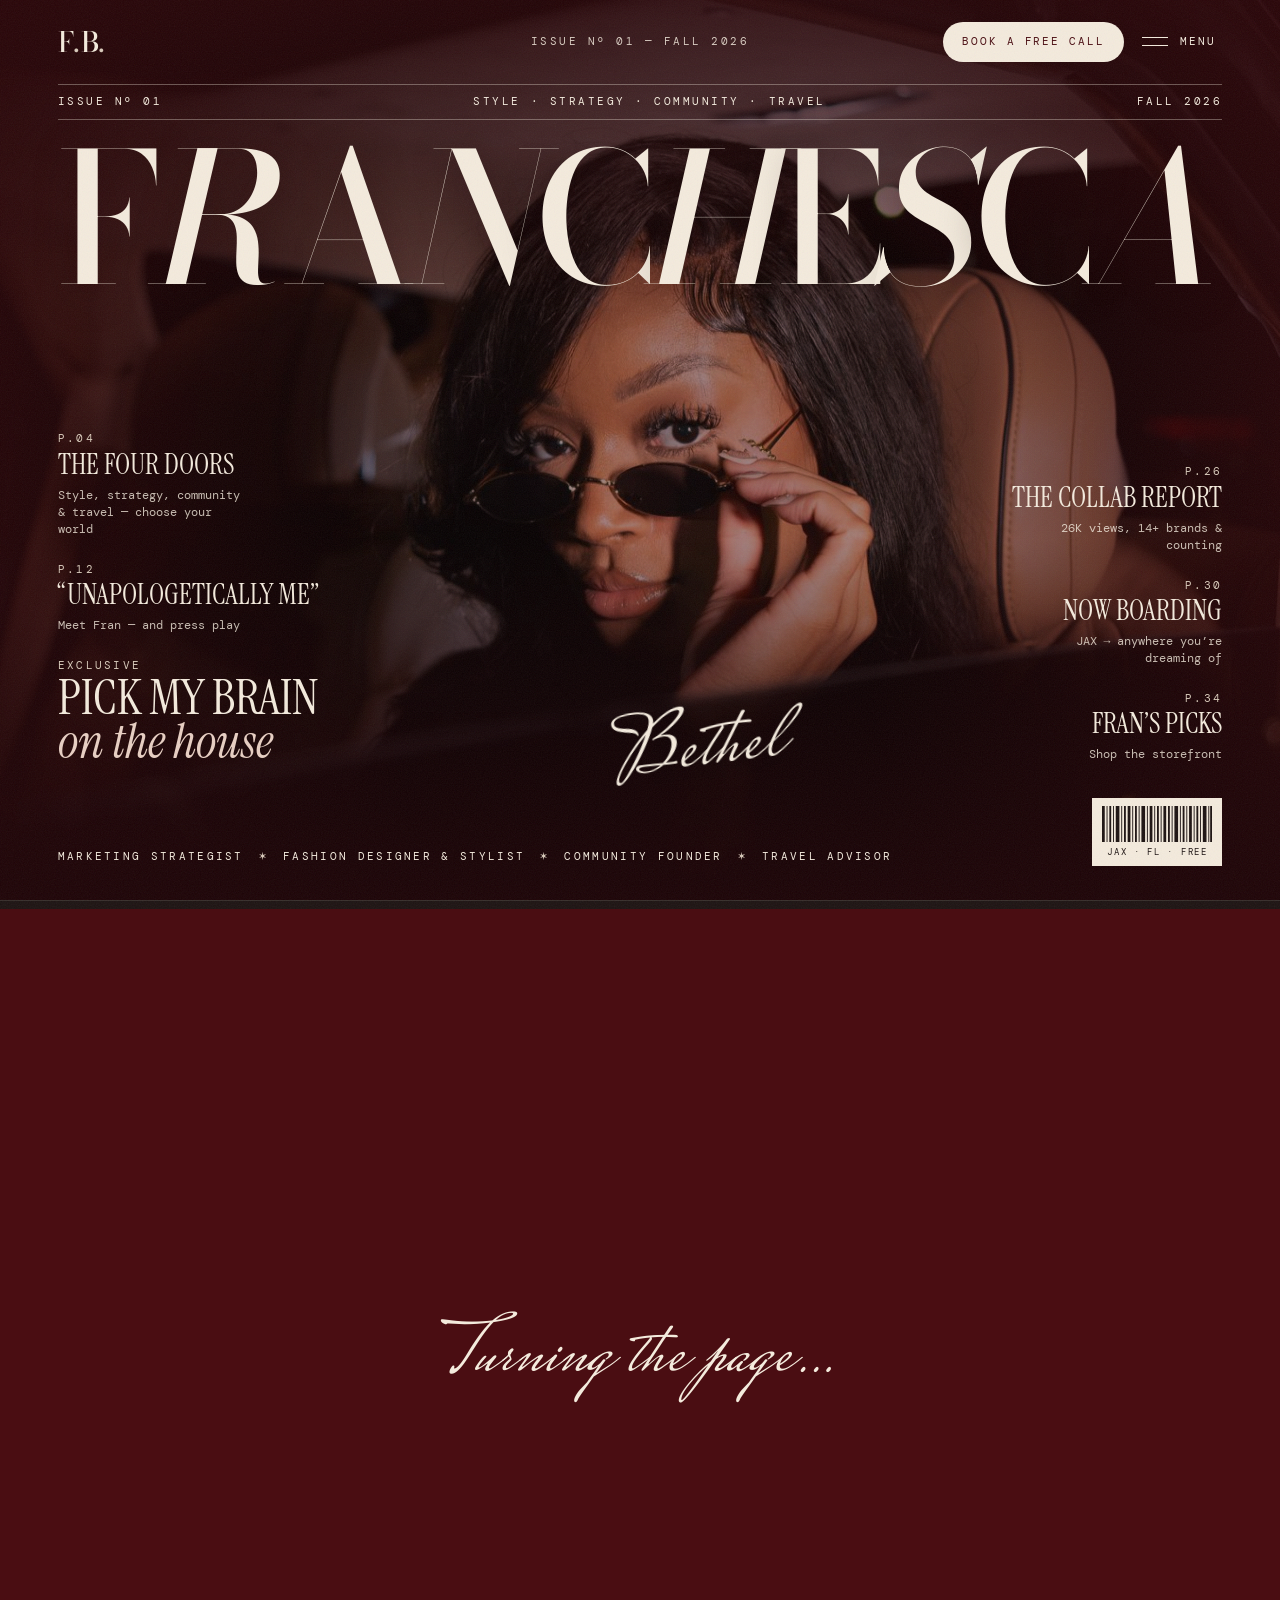
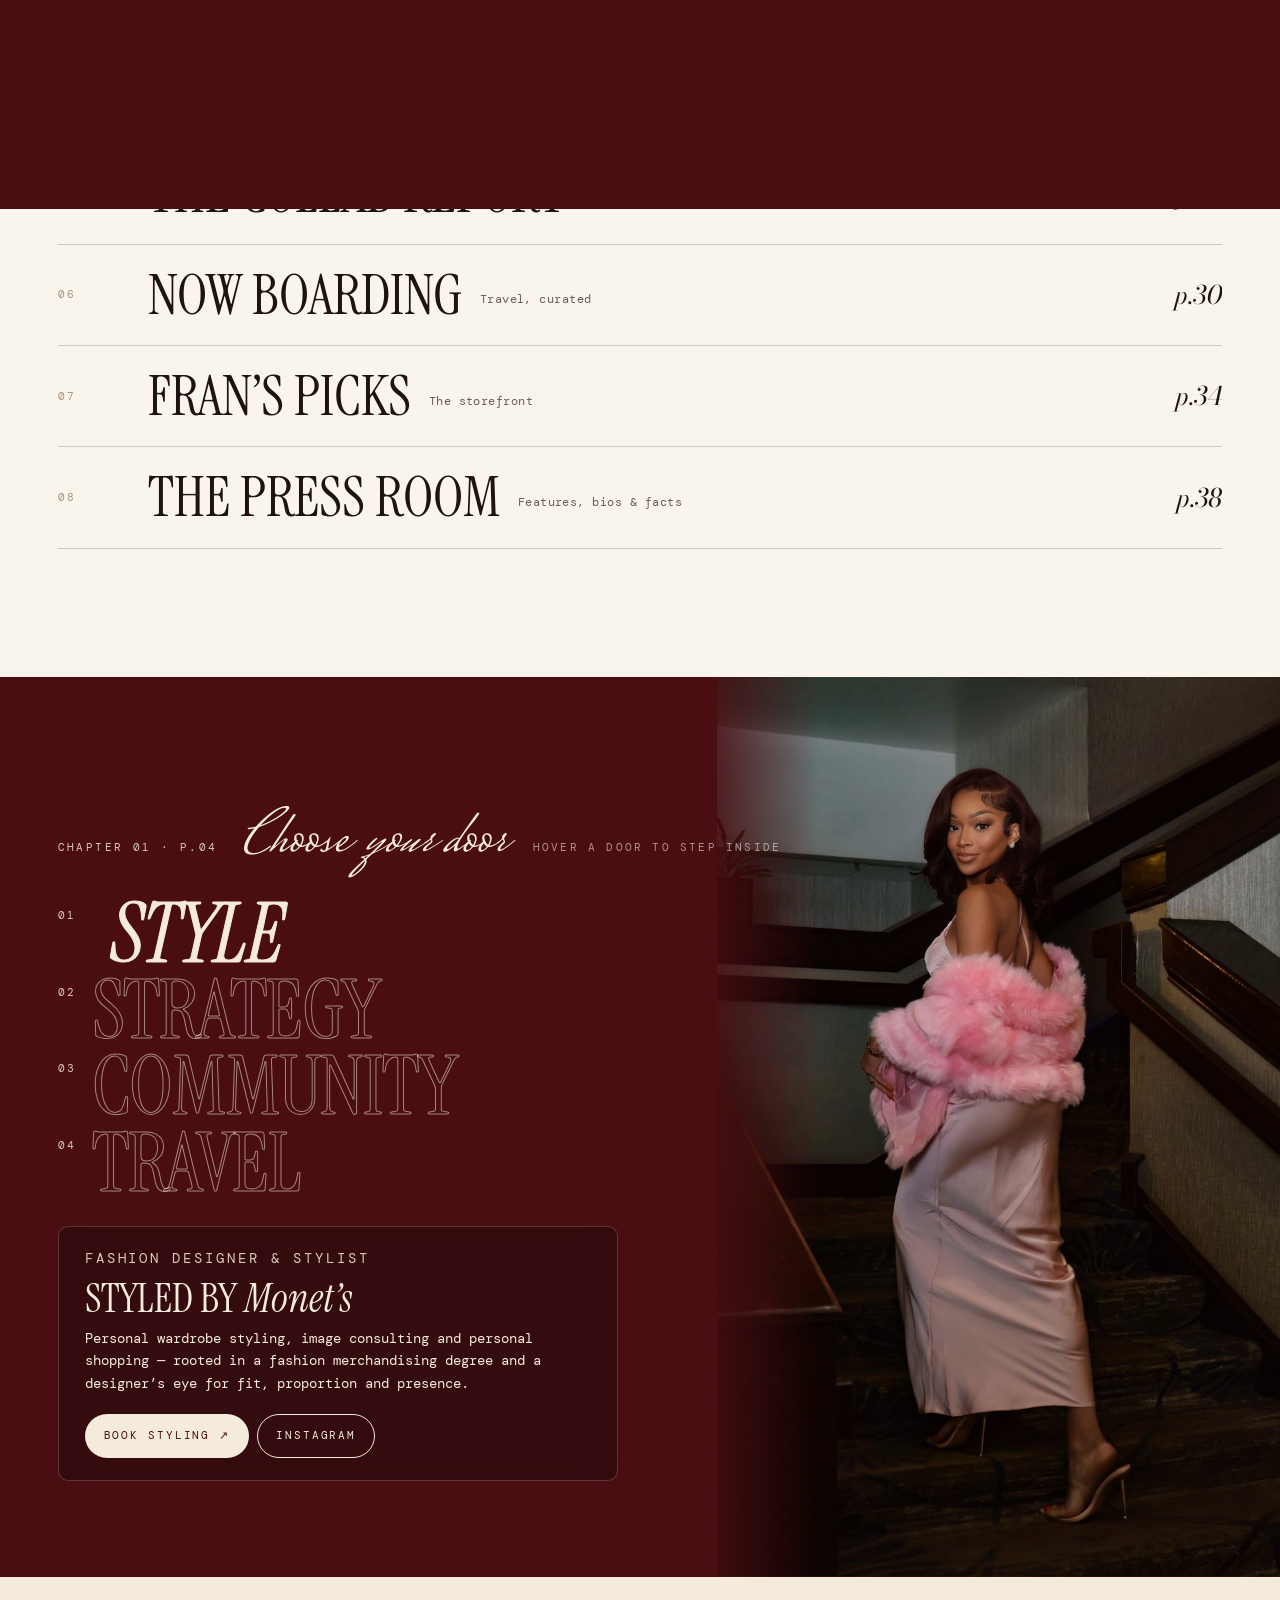
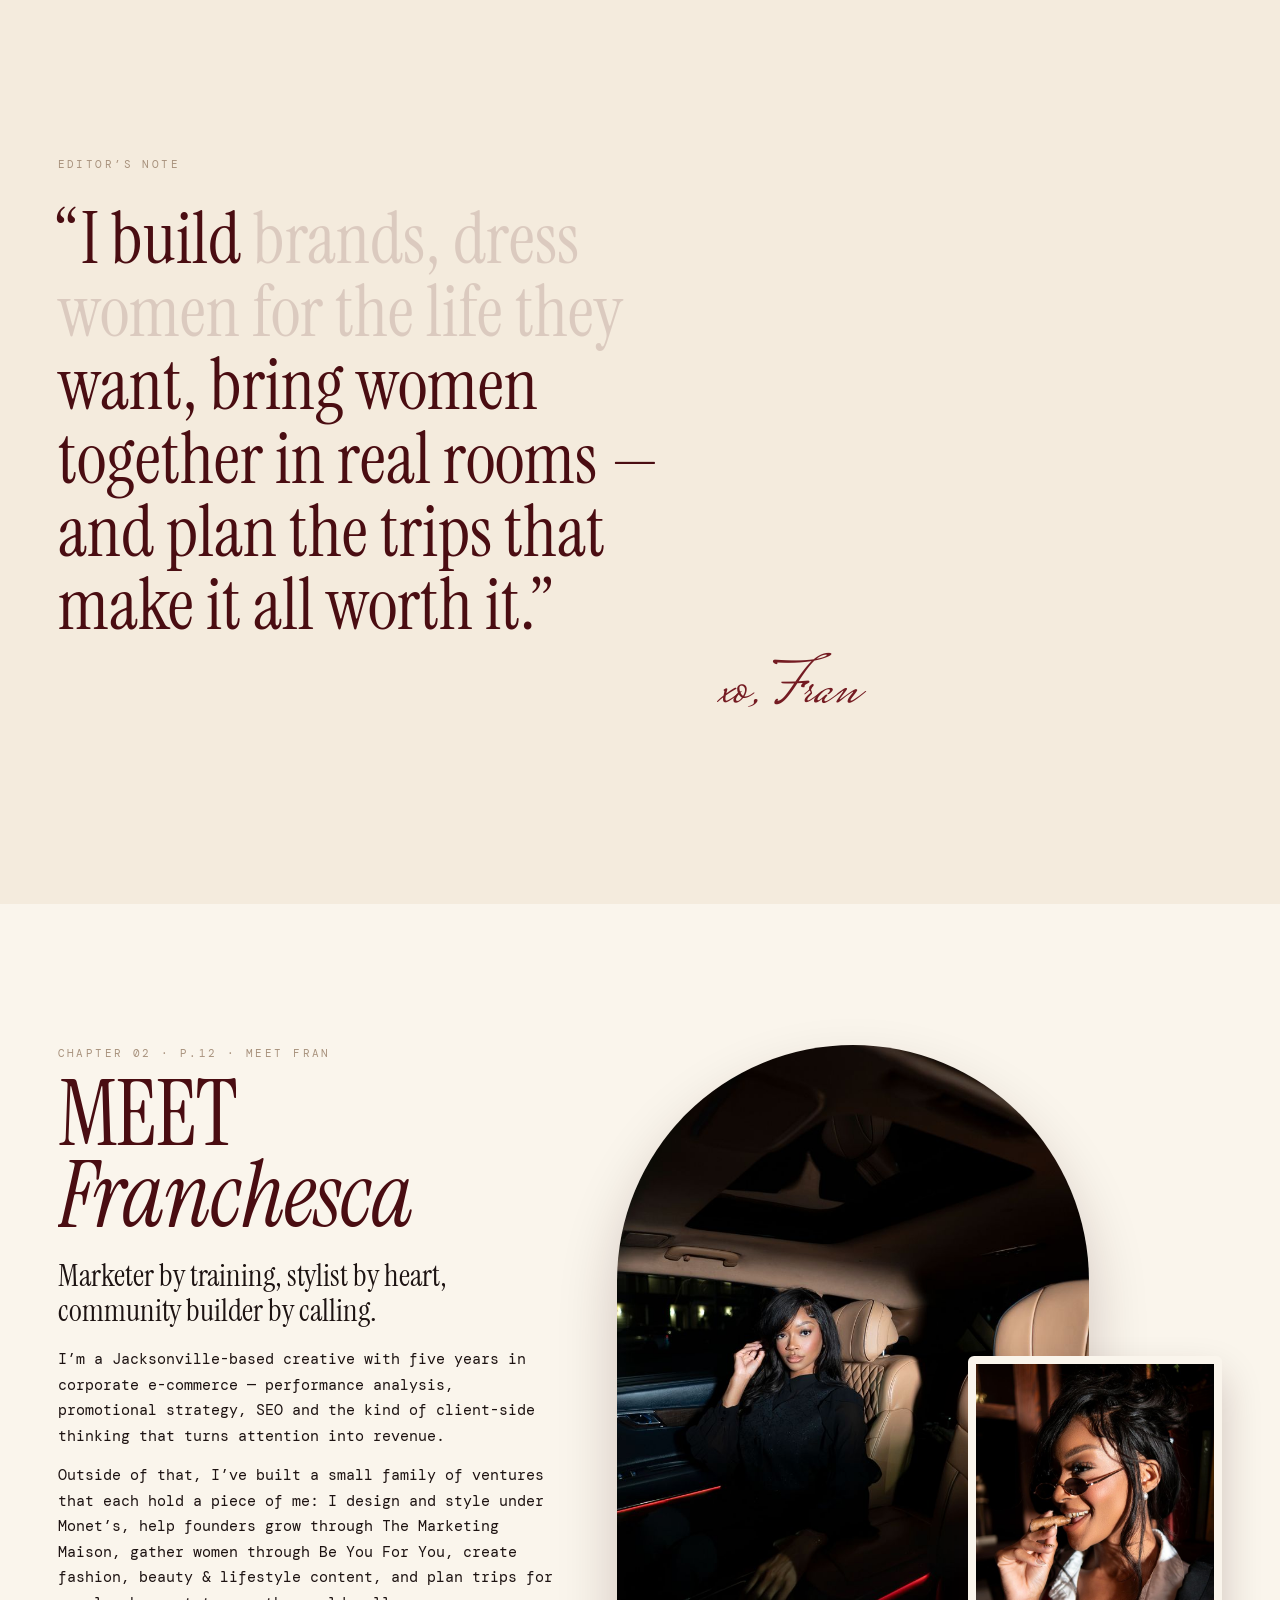
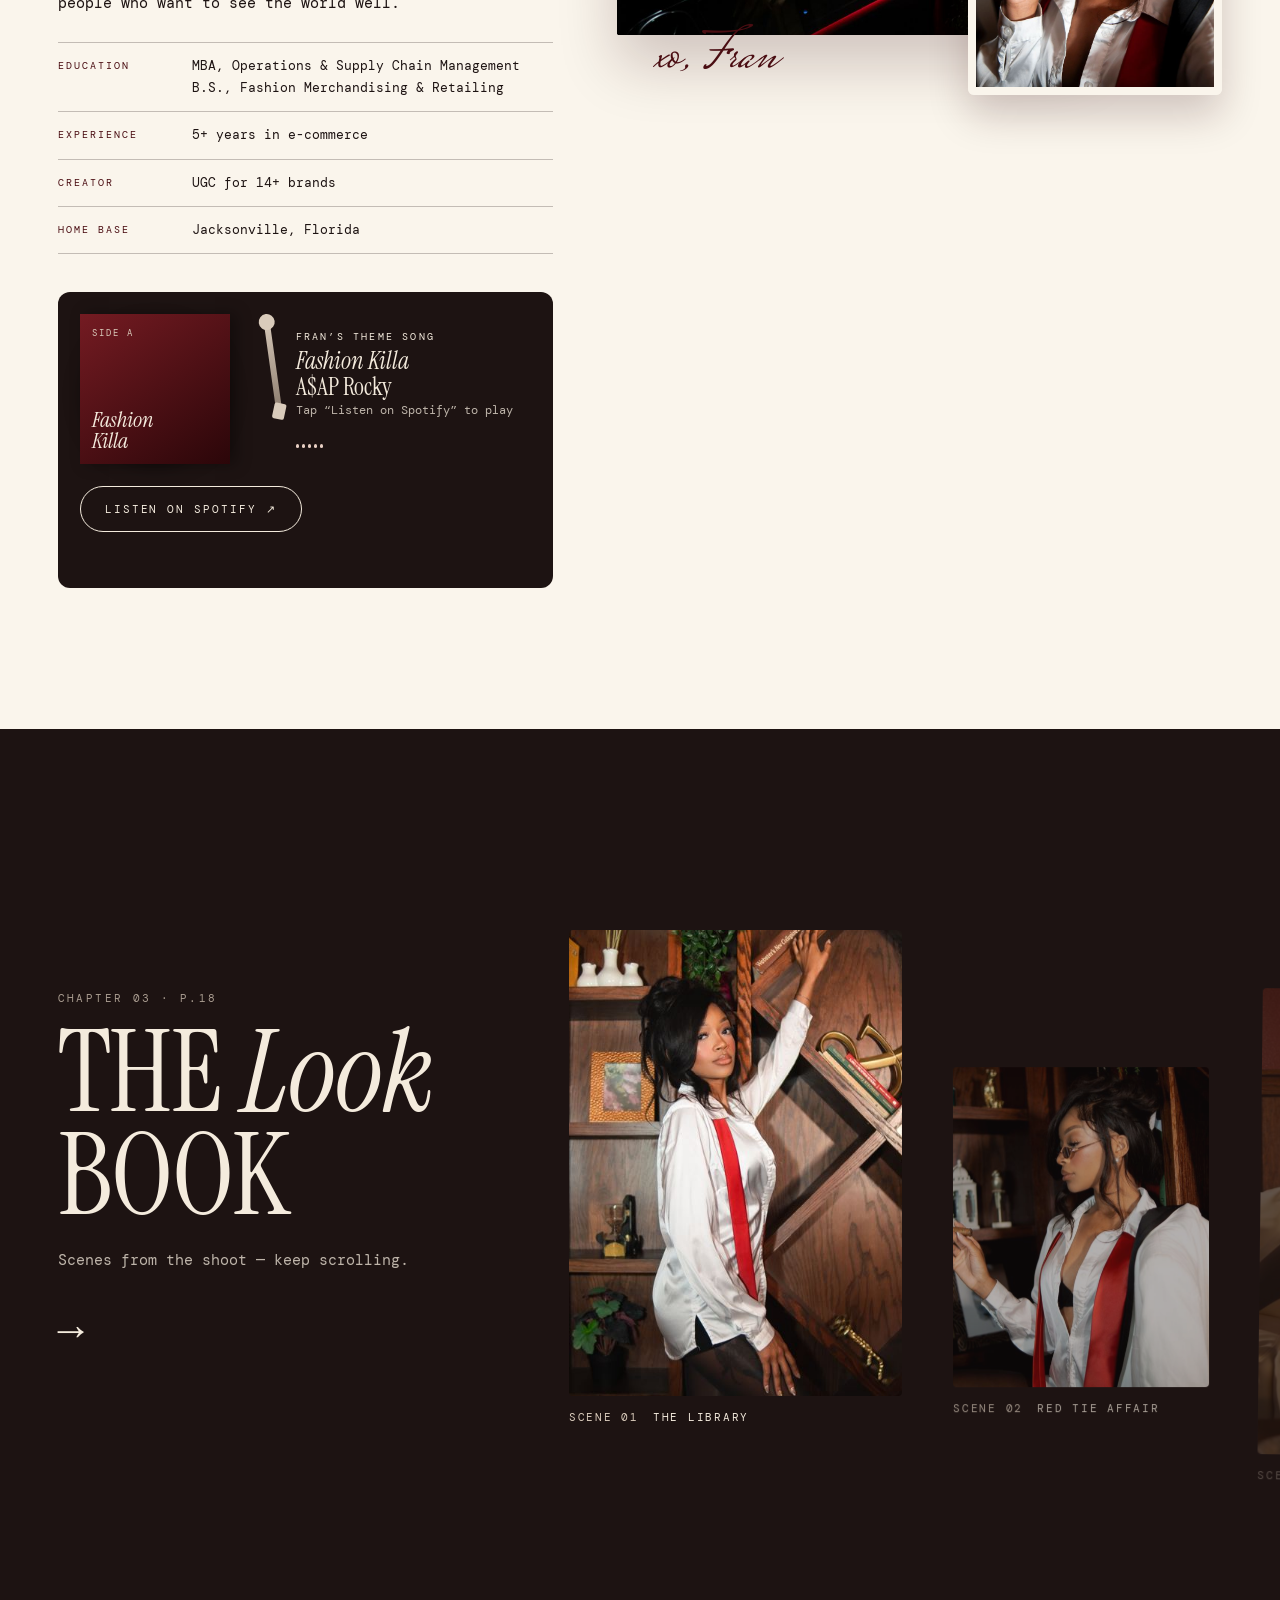
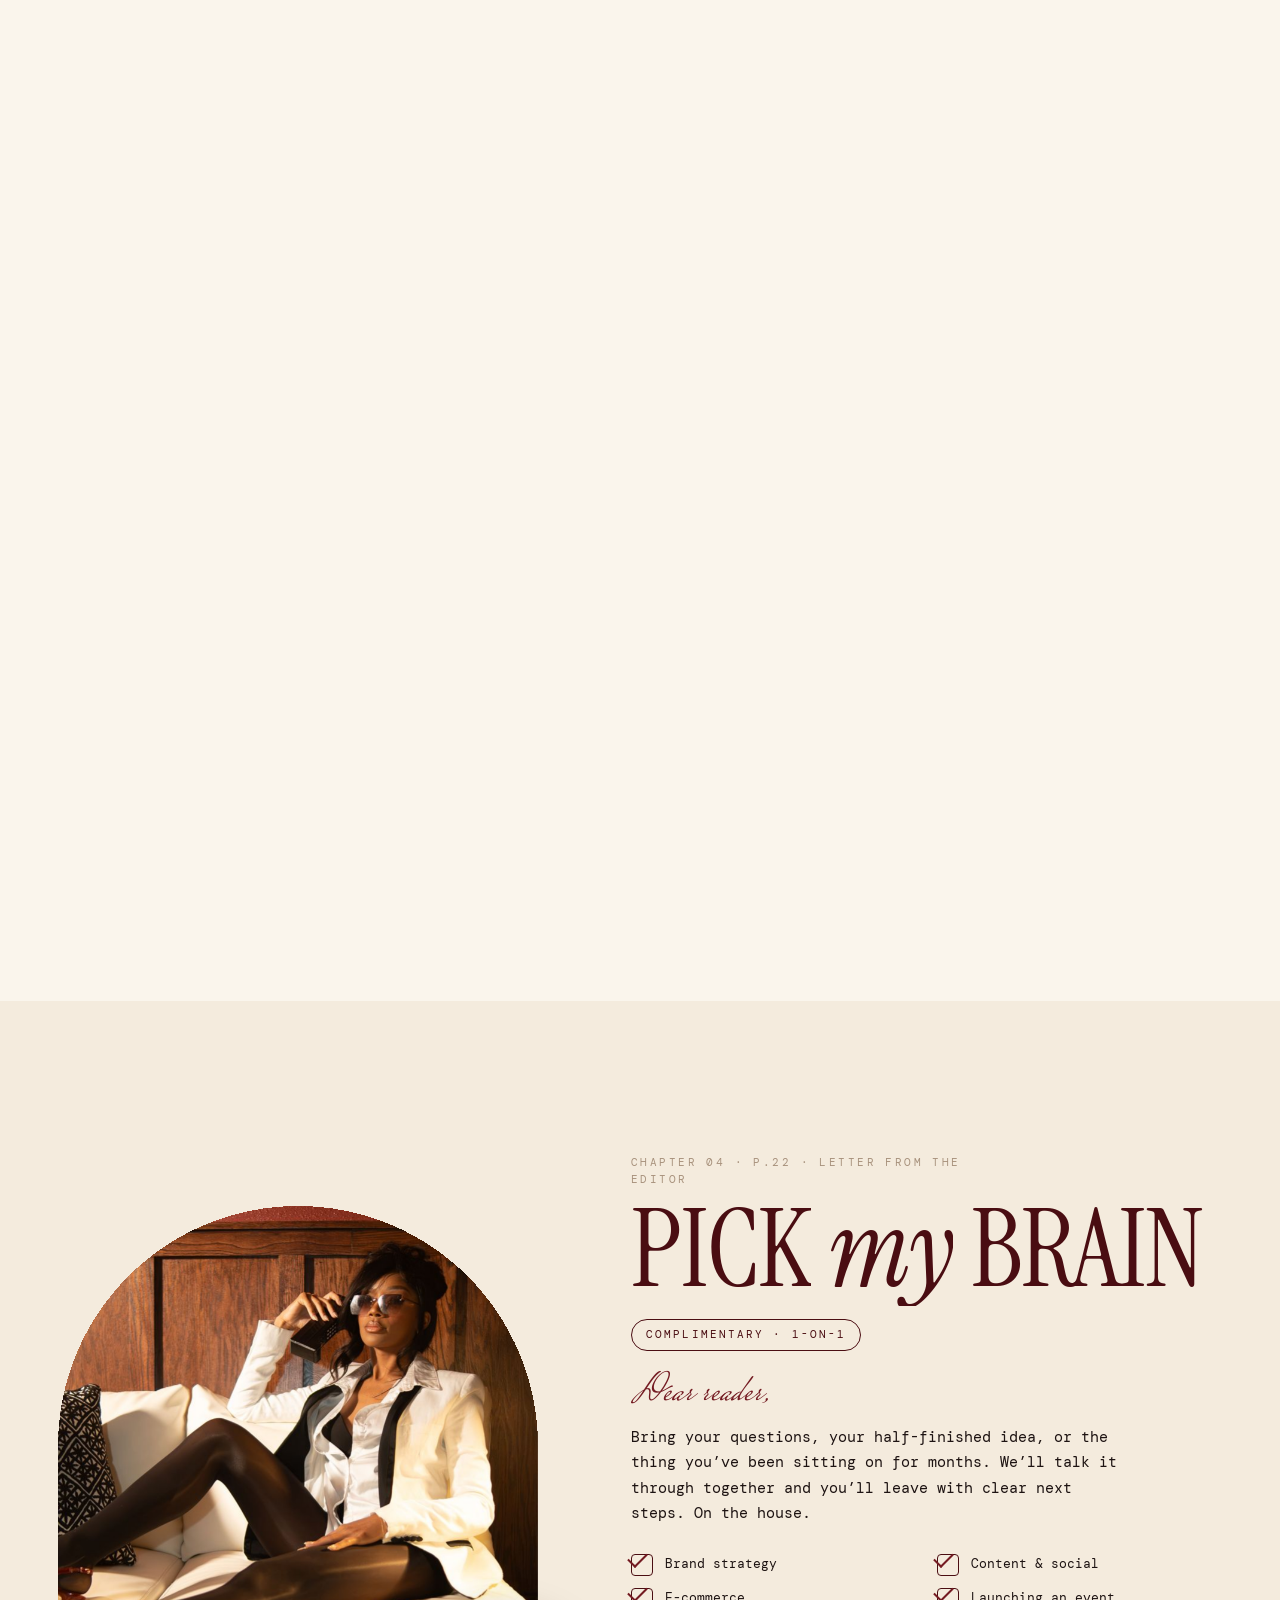
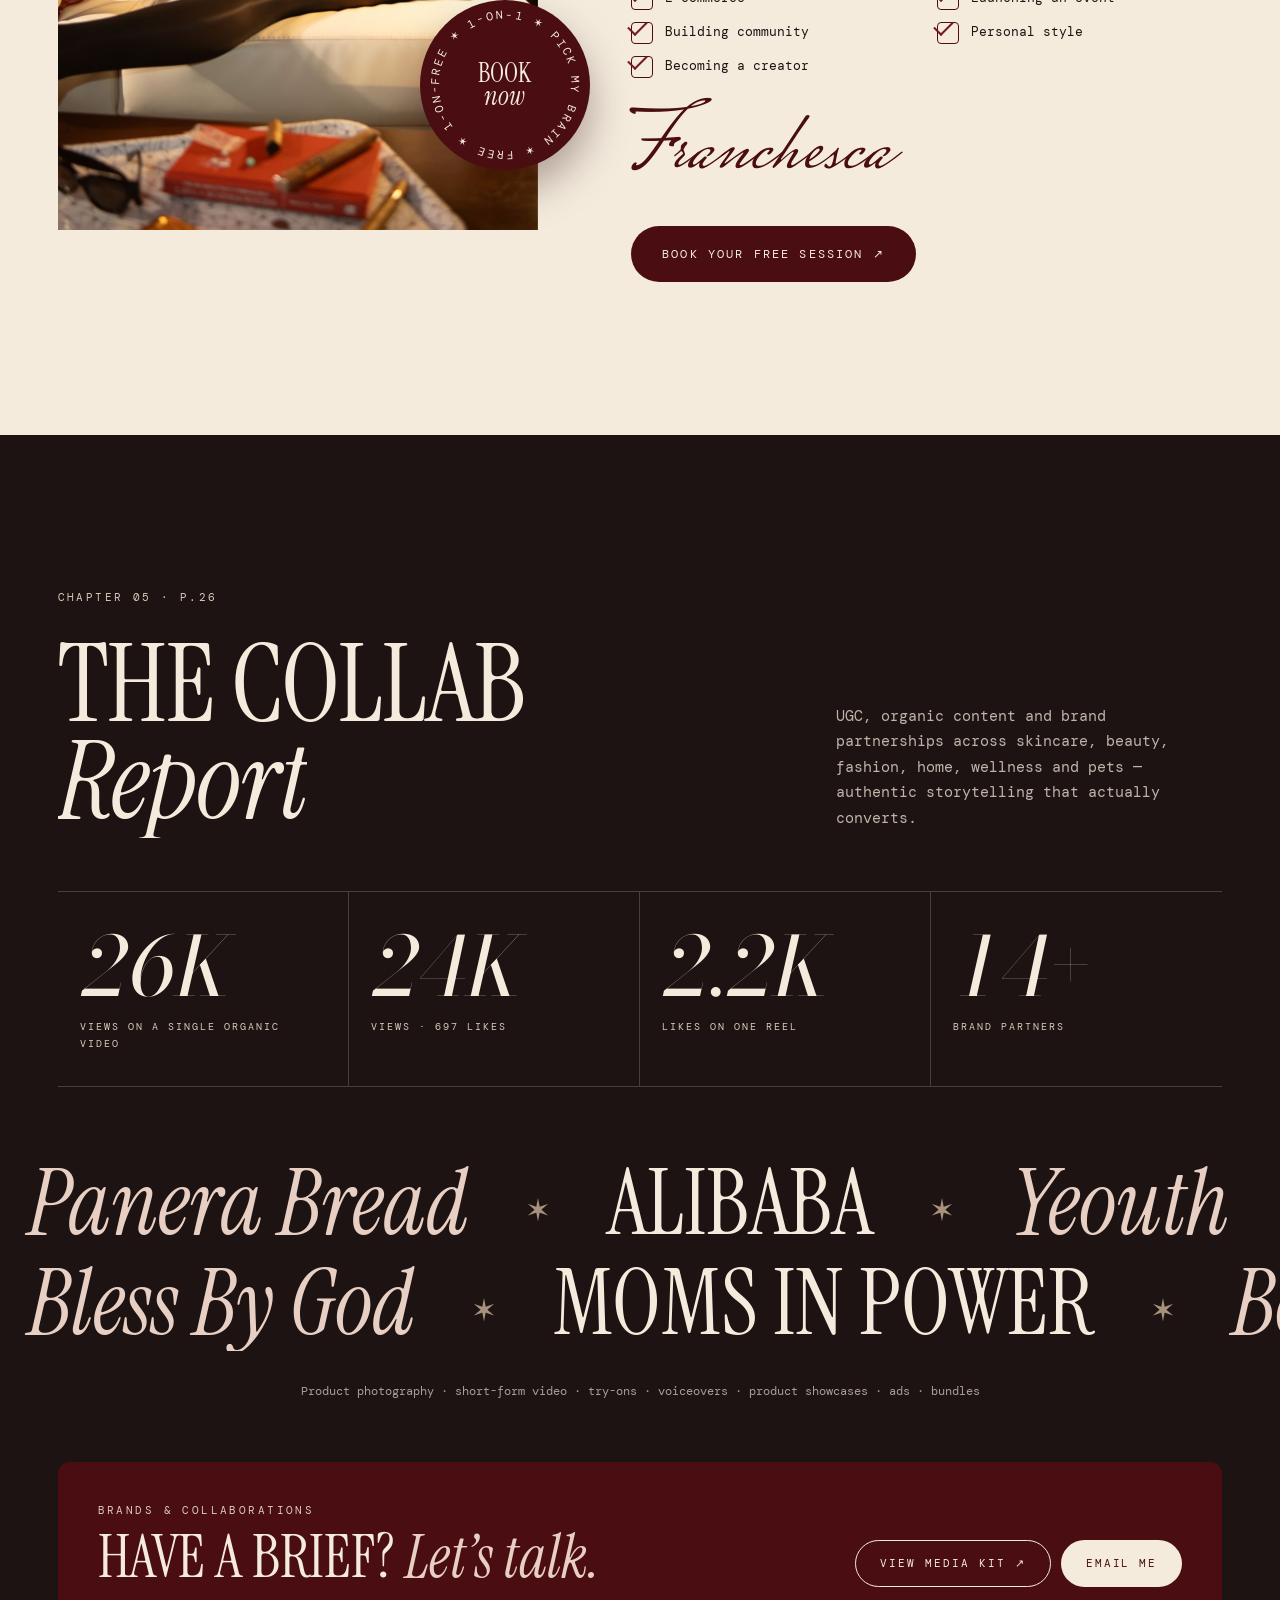
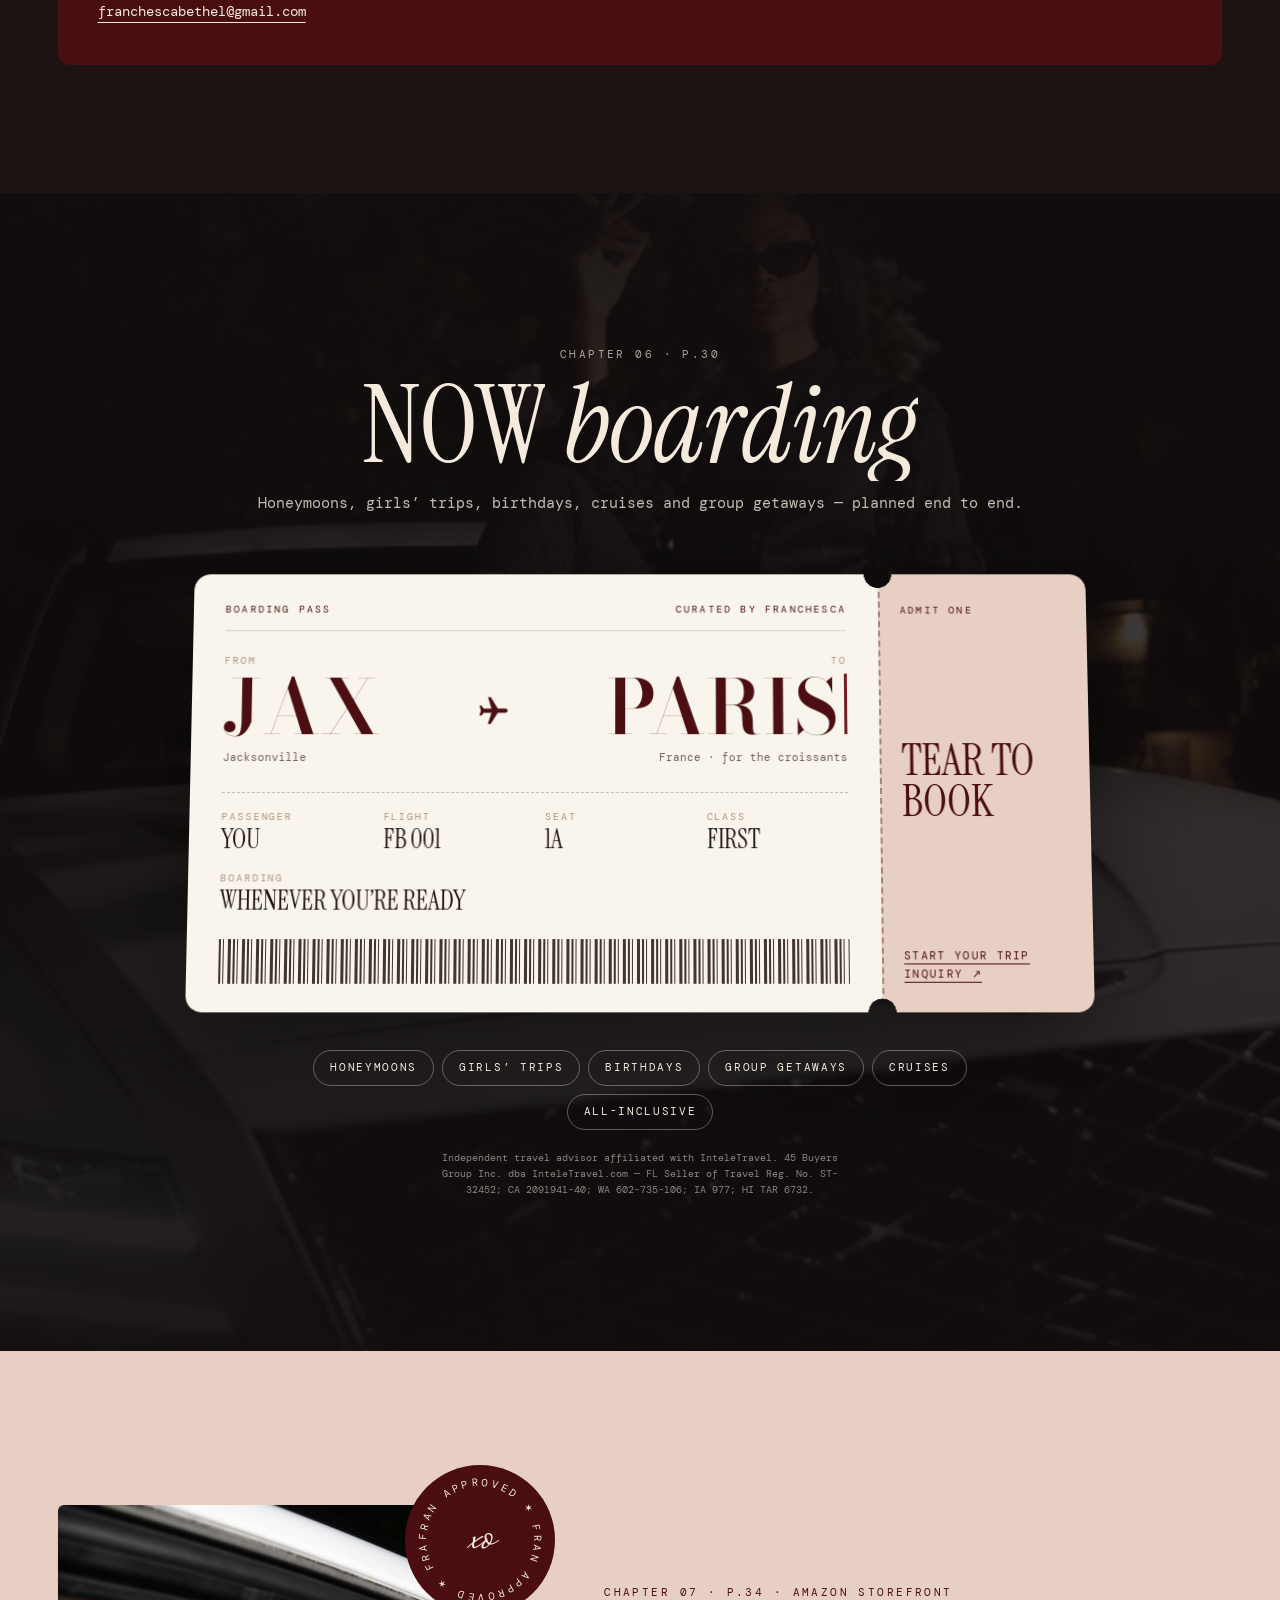
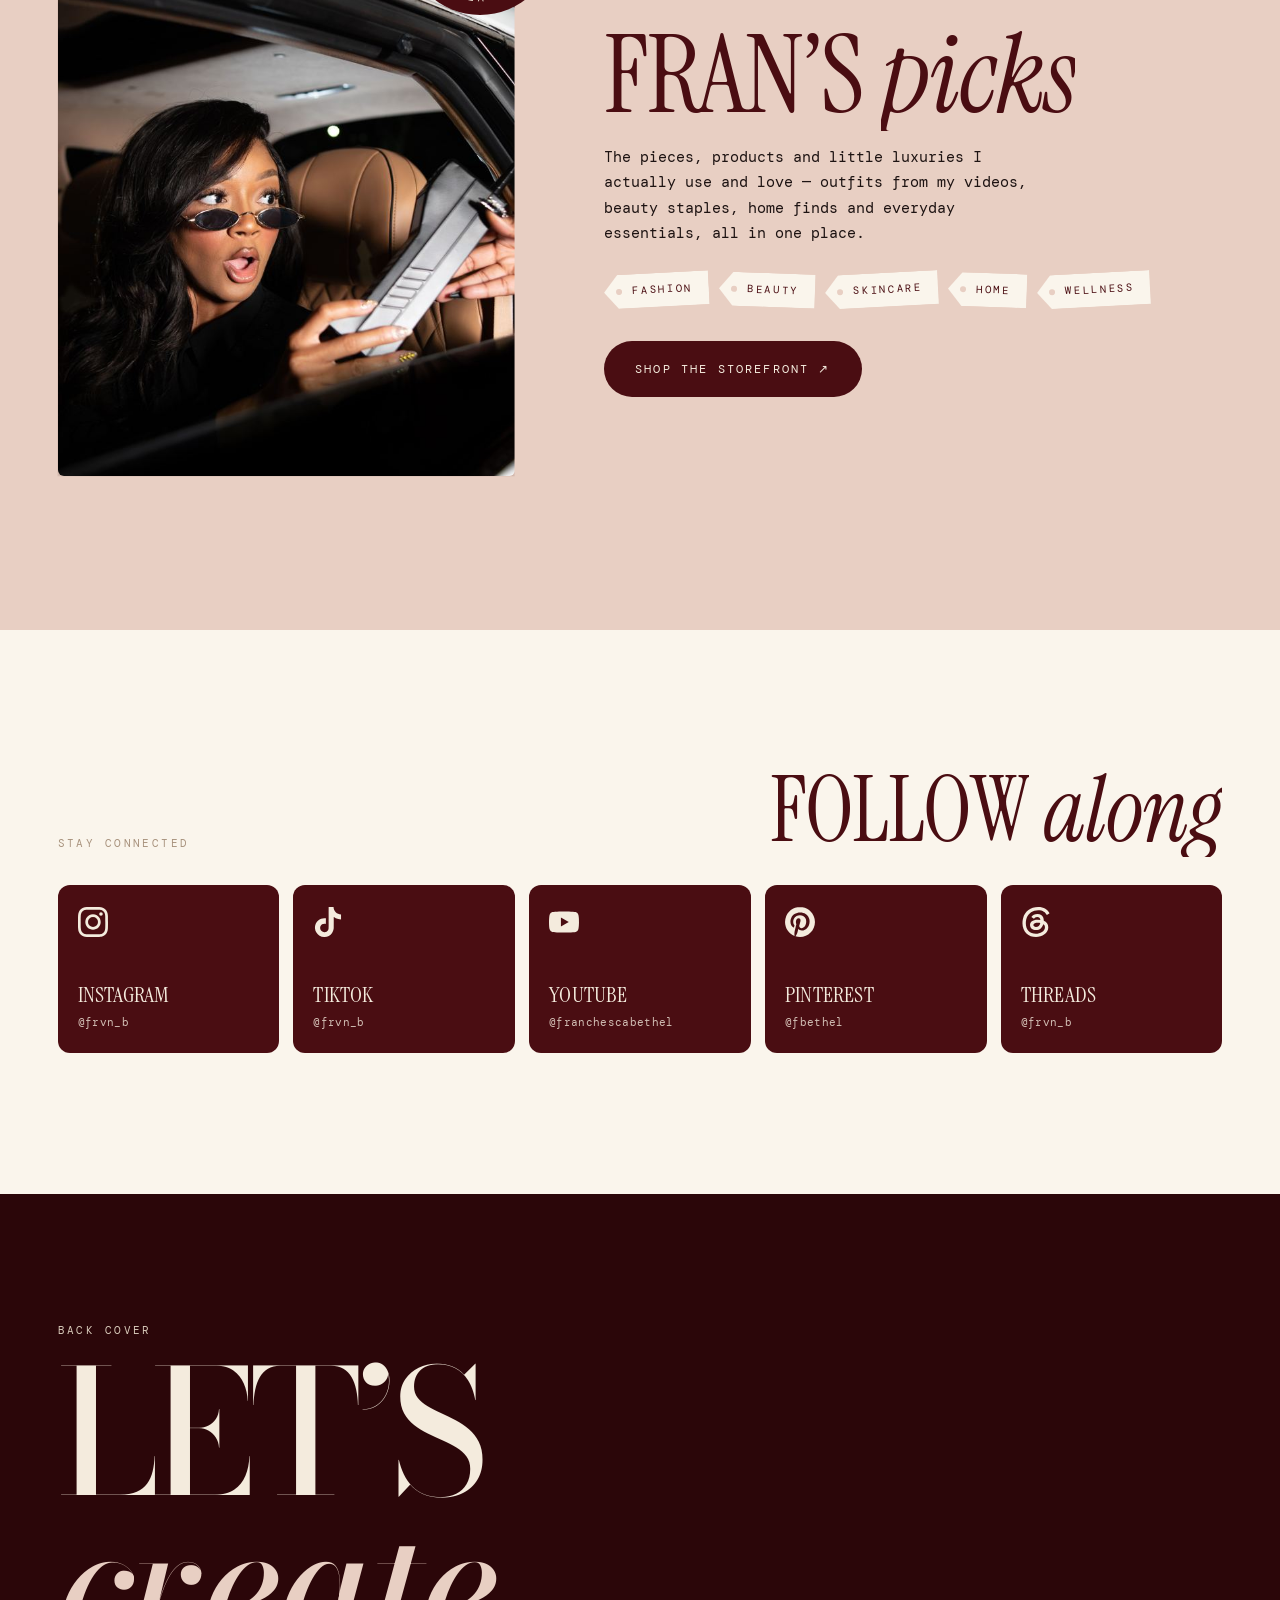
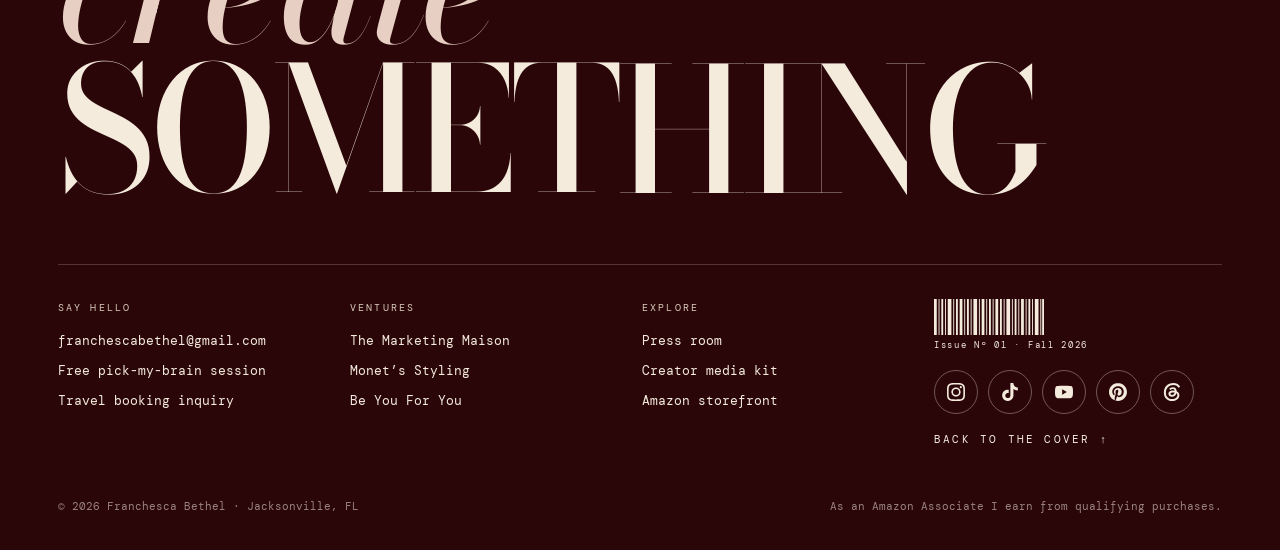
==== commit e42fbff8: "Remove press photos section from the Press Room Drops the downloadable photo gallery and its press-k" ====
--- a/index.html
+++ b/index.html
@@ -142,7 +142,7 @@
         <li><a href="#collab" data-img="images/maison.jpg" data-cursor="Go"><span class="toc-n">05</span><span class="toc-t">The Collab Report<i>Brands, numbers &amp; briefs</i></span><span class="toc-p">p.26</span><img class="toc-thumb" src="images/maison.jpg" alt="" loading="lazy"></a></li>
         <li><a href="#travel" data-img="images/travel.jpg" data-cursor="Go"><span class="toc-n">06</span><span class="toc-t">Now Boarding<i>Travel, curated</i></span><span class="toc-p">p.30</span><img class="toc-thumb" src="images/travel.jpg" alt="" loading="lazy"></a></li>
         <li><a href="#shop" data-img="images/shop.jpg" data-cursor="Go"><span class="toc-n">07</span><span class="toc-t">Fran&rsquo;s Picks<i>The storefront</i></span><span class="toc-p">p.34</span><img class="toc-thumb" src="images/shop.jpg" alt="" loading="lazy"></a></li>
-        <li><a href="press.html" data-img="images/press-hero.jpg" data-cursor="Go"><span class="toc-n">08</span><span class="toc-t">The Press Room<i>Features, bios &amp; photos</i></span><span class="toc-p">p.38</span><img class="toc-thumb" src="images/press-hero.jpg" alt="" loading="lazy"></a></li>
+        <li><a href="press.html" data-img="images/press-hero.jpg" data-cursor="Go"><span class="toc-n">08</span><span class="toc-t">The Press Room<i>Features, bios &amp; facts</i></span><span class="toc-p">p.38</span><img class="toc-thumb" src="images/press-hero.jpg" alt="" loading="lazy"></a></li>
       </ol>
     </div>
   </section>
--- a/style.css
+++ b/style.css
@@ -108,9 +108,12 @@
 
 .curtain {
   position: fixed; inset: 0; z-index: 800; background: var(--wine); color: var(--cream);
-  display: grid; place-items: center; transform: translateY(101%); pointer-events: none;
-}
-.curtain span { font-family: var(--script); font-size: clamp(40px, 6vw, 80px); }
+  display: grid; place-items: center; pointer-events: none;
+  transform: translateY(101%); transition: transform .8s cubic-bezier(.87, 0, .13, 1);
+}
+.curtain.is-covering { transform: translateY(0); pointer-events: auto; }
+.curtain.is-covering.is-leaving { transform: translateY(-101%); pointer-events: none; }
+.curtain span { font-family: var(--script); font-size: clamp(40px, 6vw, 80px); padding: .2em .3em; }
 
 .grain {
   position: fixed; inset: -50%; z-index: 700; pointer-events: none; opacity: .07;
@@ -229,9 +232,9 @@
   text-shadow: 0 8px 40px rgba(30,6,8,.35);
   font-family: var(--didone); font-weight: 500; font-style: normal;
   font-size: 15.4vw; line-height: .78; letter-spacing: -.035em; text-align: center;
-  margin: 2.2vw -0.02em 0; white-space: nowrap; user-select: none;
-}
-.masthead .mh { display: inline-block; }
+  margin: 2.2vw 0 0; white-space: nowrap; user-select: none;
+}
+.masthead .mh { display: inline-block; padding-right: .035em; }
 .masthead .ch { display: inline-block; will-change: transform; }
 .masthead .ch:nth-child(even) { font-style: italic; }
 
@@ -686,8 +689,8 @@
 .feature-list { display: grid; gap: 22px; }
 .feature-link { display: grid; grid-template-columns: minmax(0, .8fr) minmax(0, 1.6fr); text-decoration: none; background: var(--cream); border: 1px solid var(--taupe-soft); border-radius: 12px; overflow: hidden; transition: box-shadow .4s var(--ease), border-color .3s; }
 .feature-link:hover { box-shadow: 0 24px 50px rgba(43,6,9,.14); border-color: var(--taupe); }
-.feature-img { overflow: hidden; min-height: 280px; }
-.feature-img img { width: 100%; height: 100%; object-fit: cover; transition: scale .8s var(--ease); }
+.feature-img { position: relative; overflow: hidden; min-height: 300px; }
+.feature-img img { position: absolute; inset: 0; width: 100%; height: 100%; object-fit: cover; transition: scale .8s var(--ease); }
 .feature-link:hover .feature-img img { scale: 1.04; }
 .feature-body { padding: clamp(24px, 3.4vw, 44px); display: flex; flex-direction: column; gap: 10px; }
 .feature-meta { display: flex; justify-content: space-between; gap: 12px; font-size: 10.5px; letter-spacing: .2em; text-transform: uppercase; color: var(--taupe); }
@@ -700,7 +703,7 @@
 .feature-link:hover .feature-cta { text-decoration: underline; text-underline-offset: 5px; }
 @media (max-width: 900px) {
   .feature-link { grid-template-columns: 1fr; }
-  .feature-img { min-height: 0; aspect-ratio: 16/10; }
+  .feature-img { min-height: 0; aspect-ratio: 4/3; }
   .as-seen-list { justify-content: flex-start; gap: 6px 26px; }
 }
 
@@ -729,14 +732,6 @@
 .topic .num { font-family: var(--didone); font-style: italic; font-size: 46px; color: var(--blush); line-height: 1; }
 .topic h3 { font-family: var(--serif); font-weight: 400; font-size: 30px; line-height: 1.02; text-transform: uppercase; margin: 16px 0 10px; }
 .topic p { font-size: 13px; opacity: .85; }
-
-.gallery { background: var(--cream); padding: clamp(80px, 10vw, 130px) 0; }
-.gallery-grid { display: grid; grid-template-columns: repeat(6, minmax(0, 1fr)); gap: 14px; }
-.gallery-grid a { position: relative; display: block; overflow: hidden; border-radius: 6px; background: var(--taupe-soft); }
-.gallery-grid img { width: 100%; aspect-ratio: 3/4; object-fit: cover; transition: transform .7s var(--ease); }
-.gallery-grid a:hover img { transform: scale(1.06); }
-.gallery-grid a span { position: absolute; left: 10px; bottom: 10px; font-size: 9.5px; letter-spacing: .16em; text-transform: uppercase; background: var(--paper); color: var(--wine); padding: 6px 10px; border-radius: 999px; }
-.gallery .note-txt { margin-top: 22px; font-size: 12px; color: var(--muted); }
 
 .press-contact { background: var(--wine); color: var(--cream); padding: clamp(90px, 11vw, 140px) 0; text-align: center; }
 .press-contact .eyebrow { color: var(--taupe-soft); }
@@ -841,7 +836,6 @@
   .press-hero .lede { padding-bottom: 20px; }
   .press-hero .ph-img { height: 380px; }
   .topic-grid { grid-template-columns: 1fr; }
-  .gallery-grid { grid-template-columns: repeat(2, minmax(0, 1fr)); }
   .fact-list li { grid-template-columns: 1fr; gap: 2px; }
 }
 
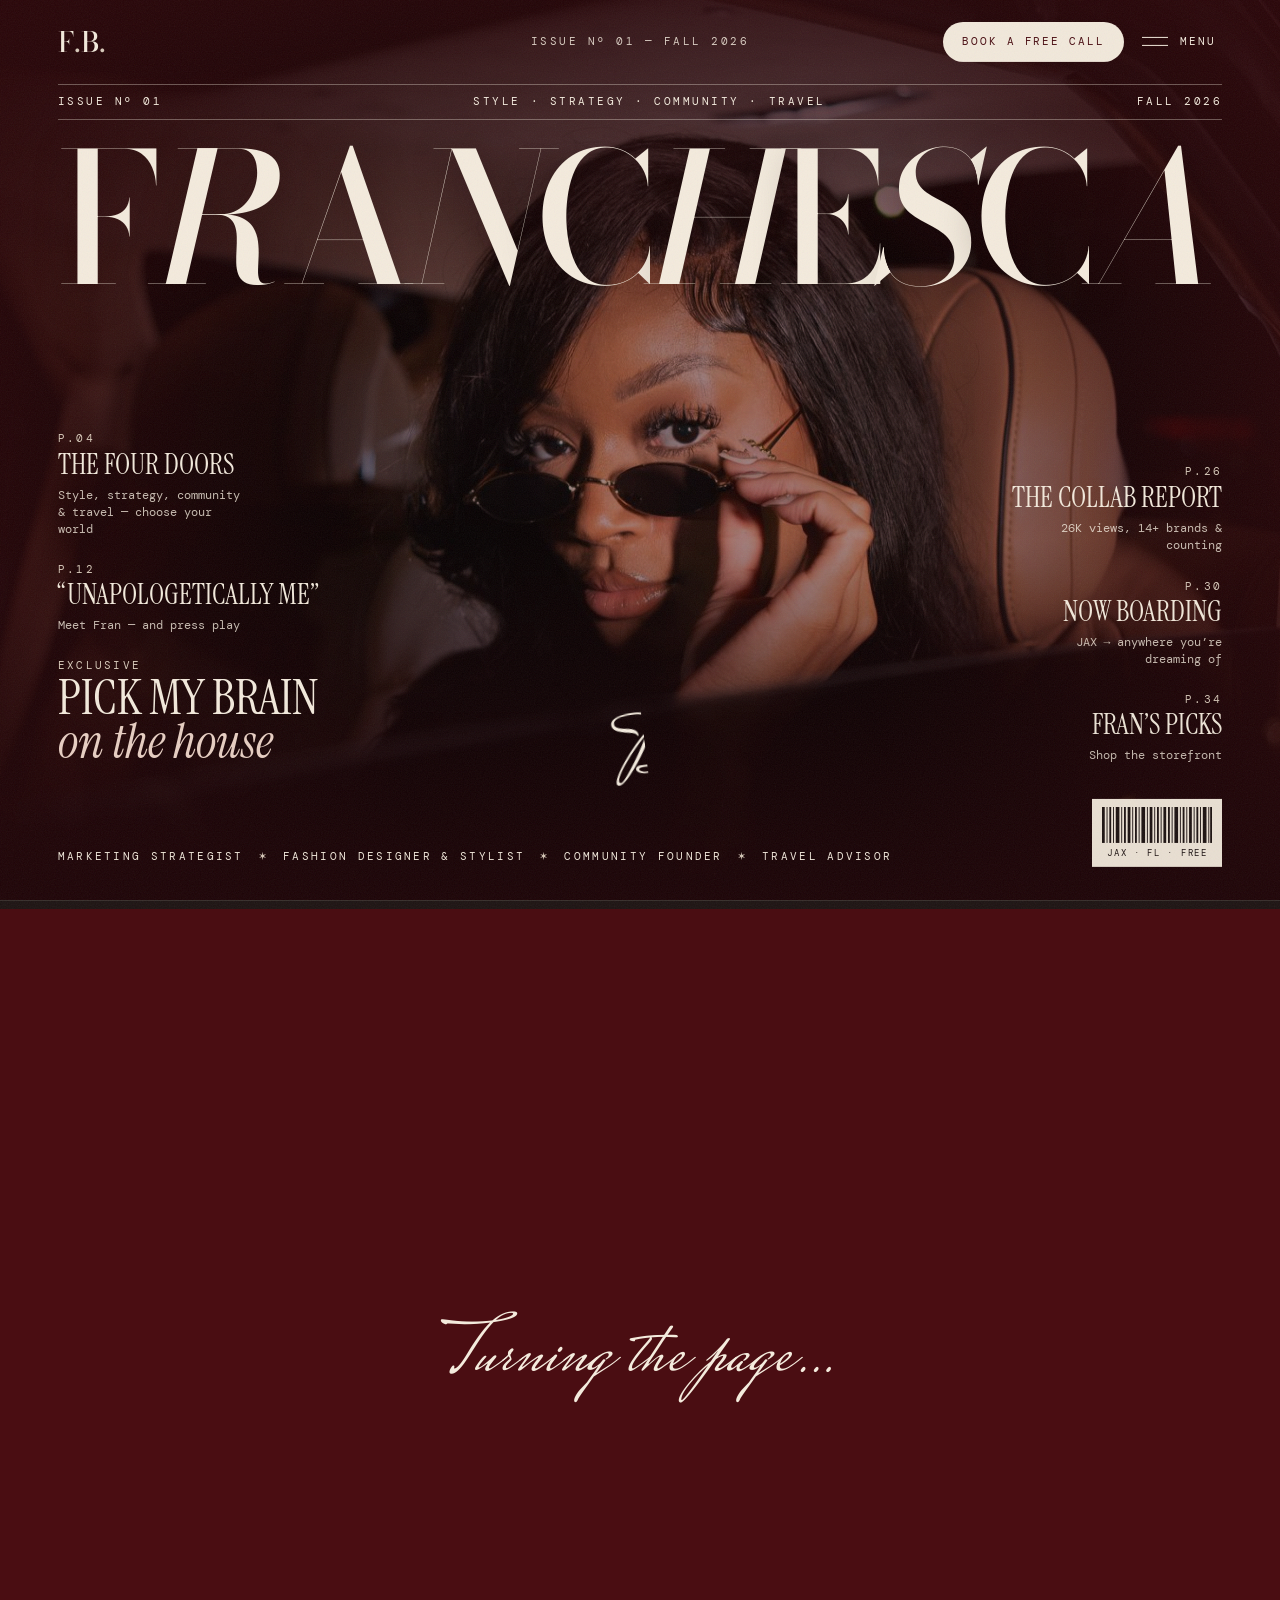
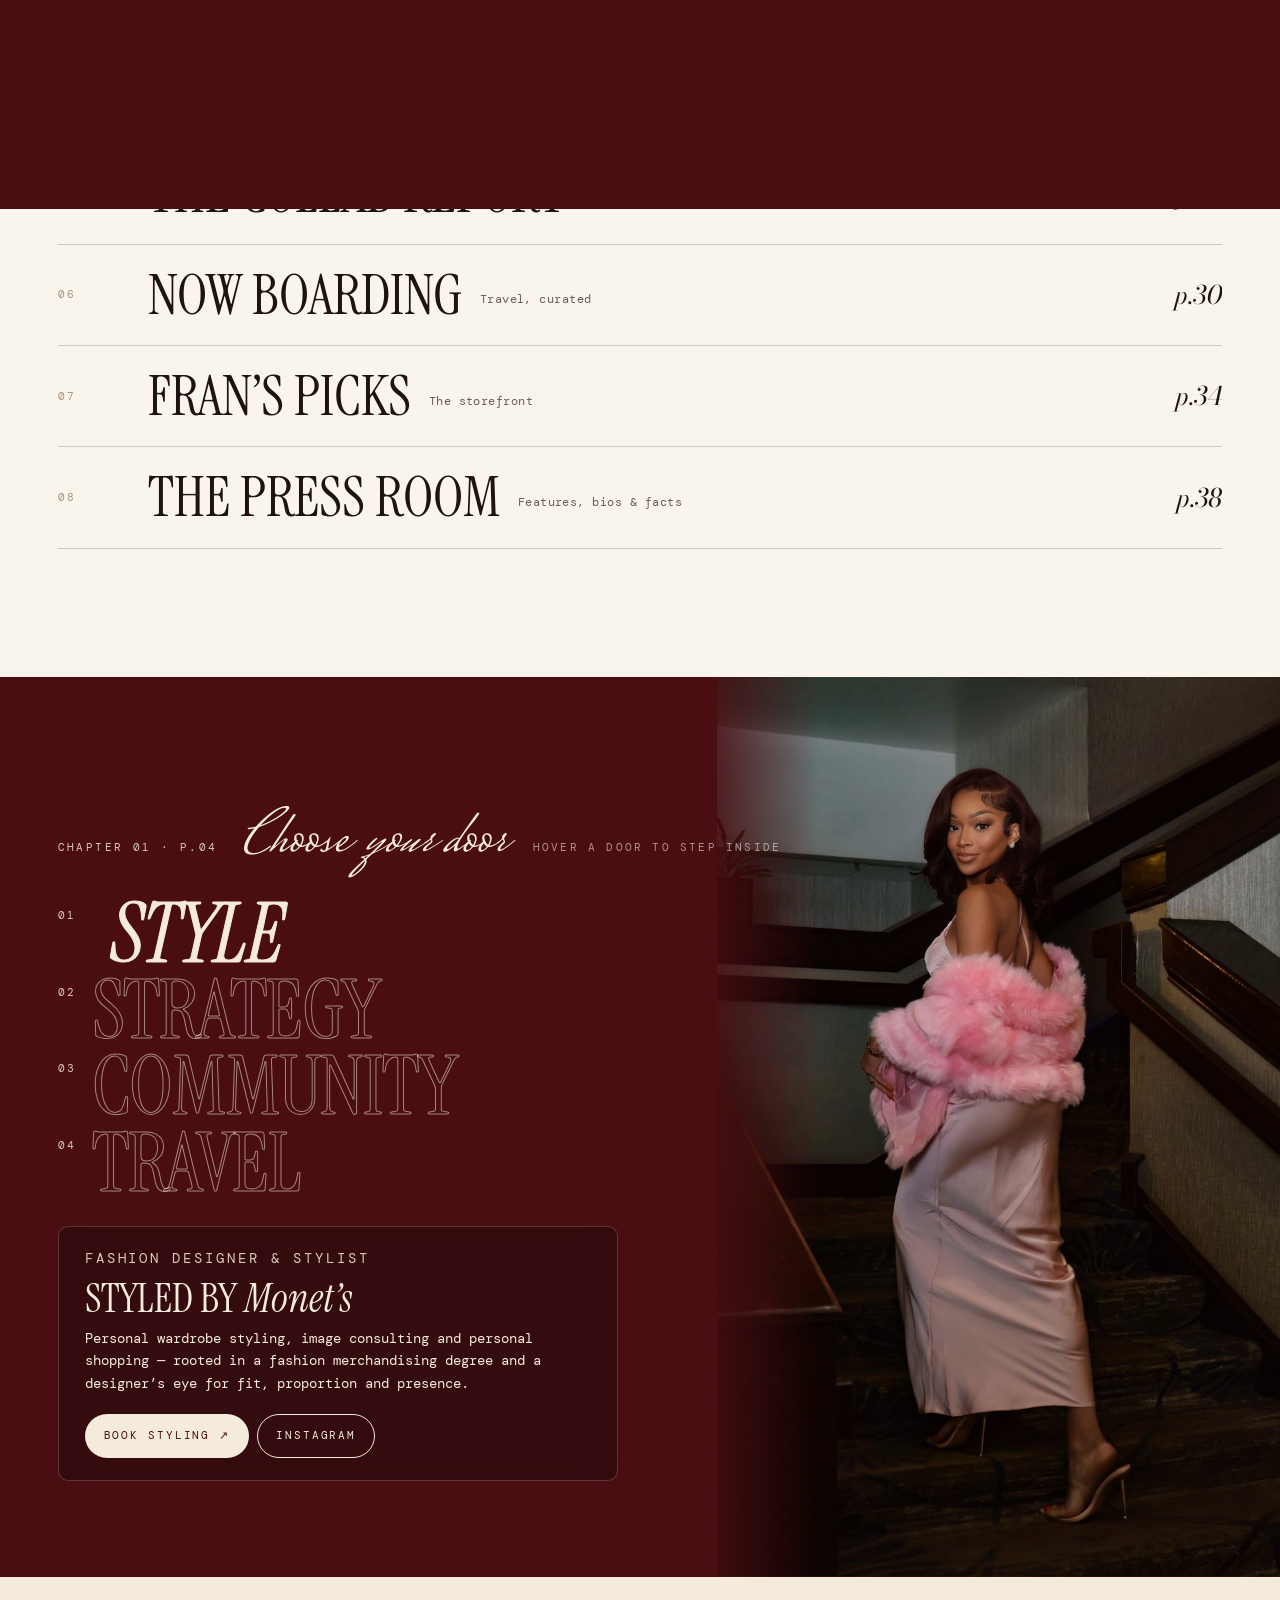
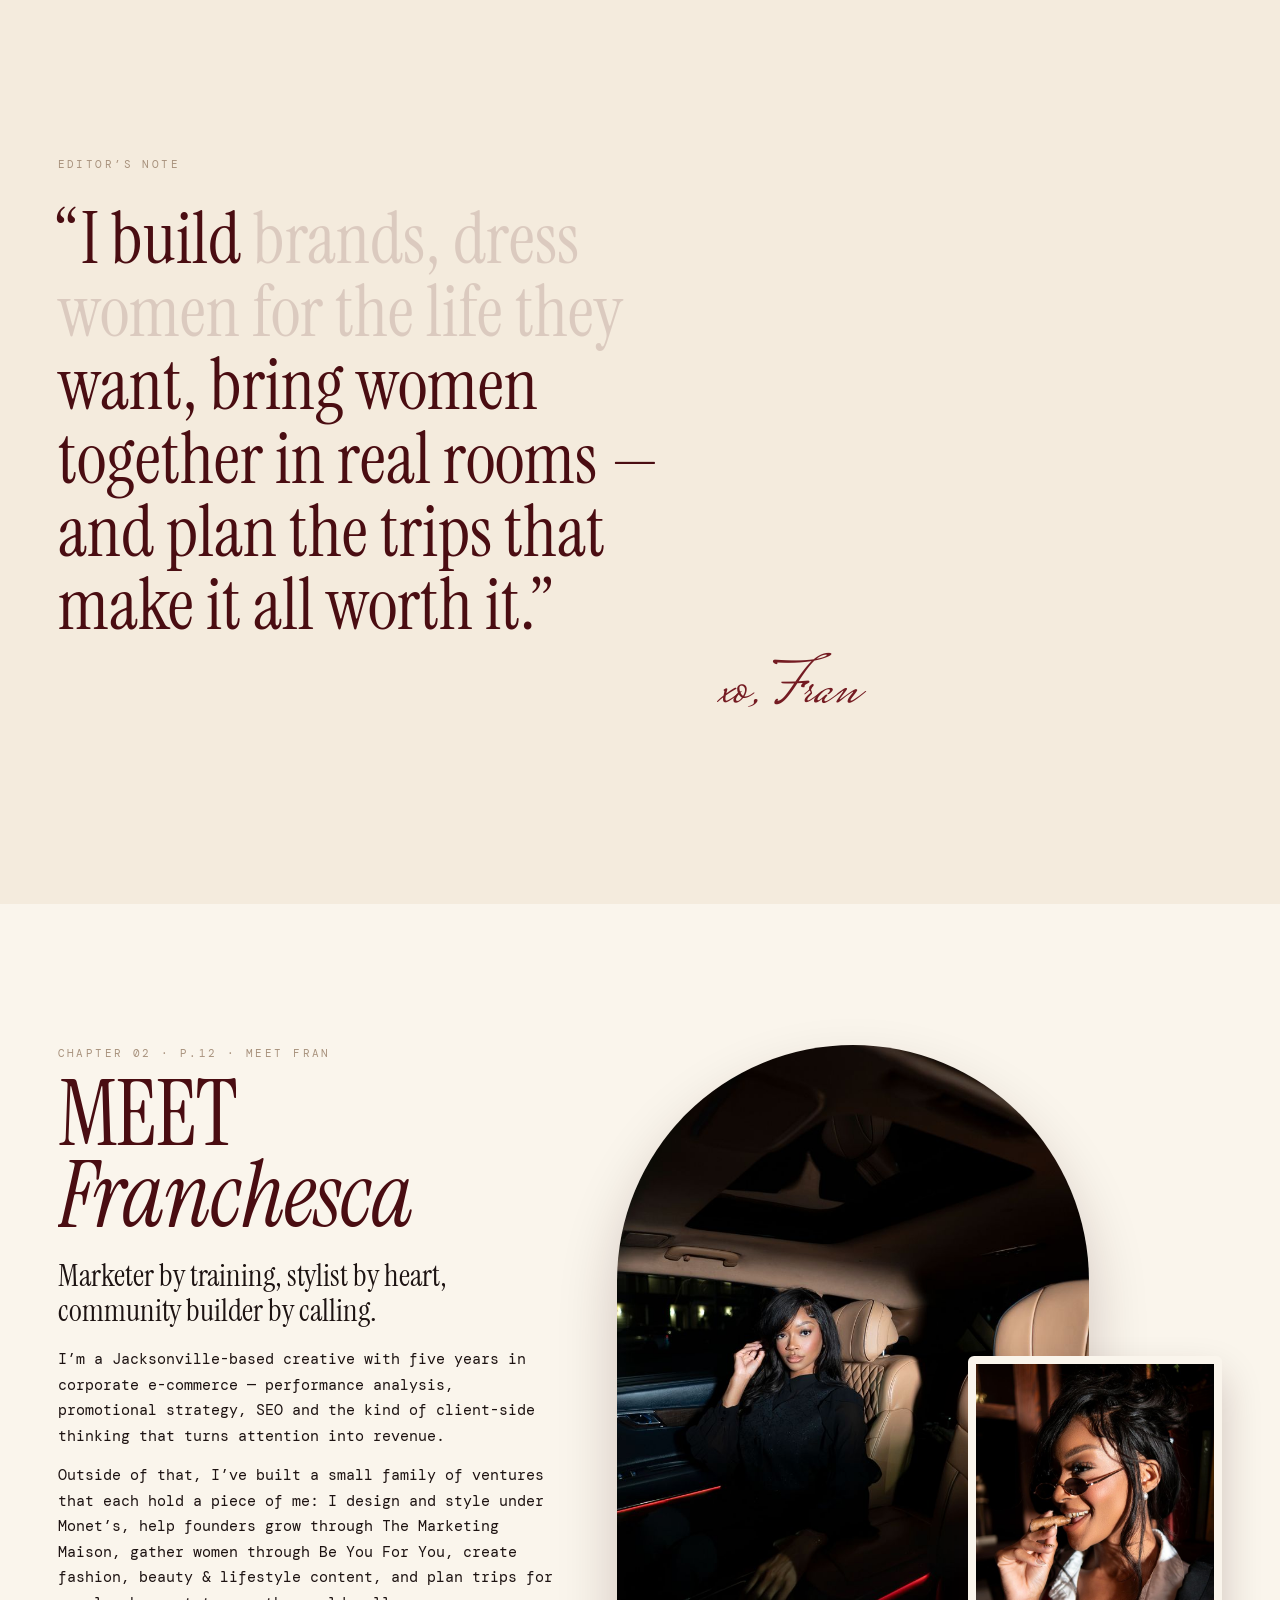
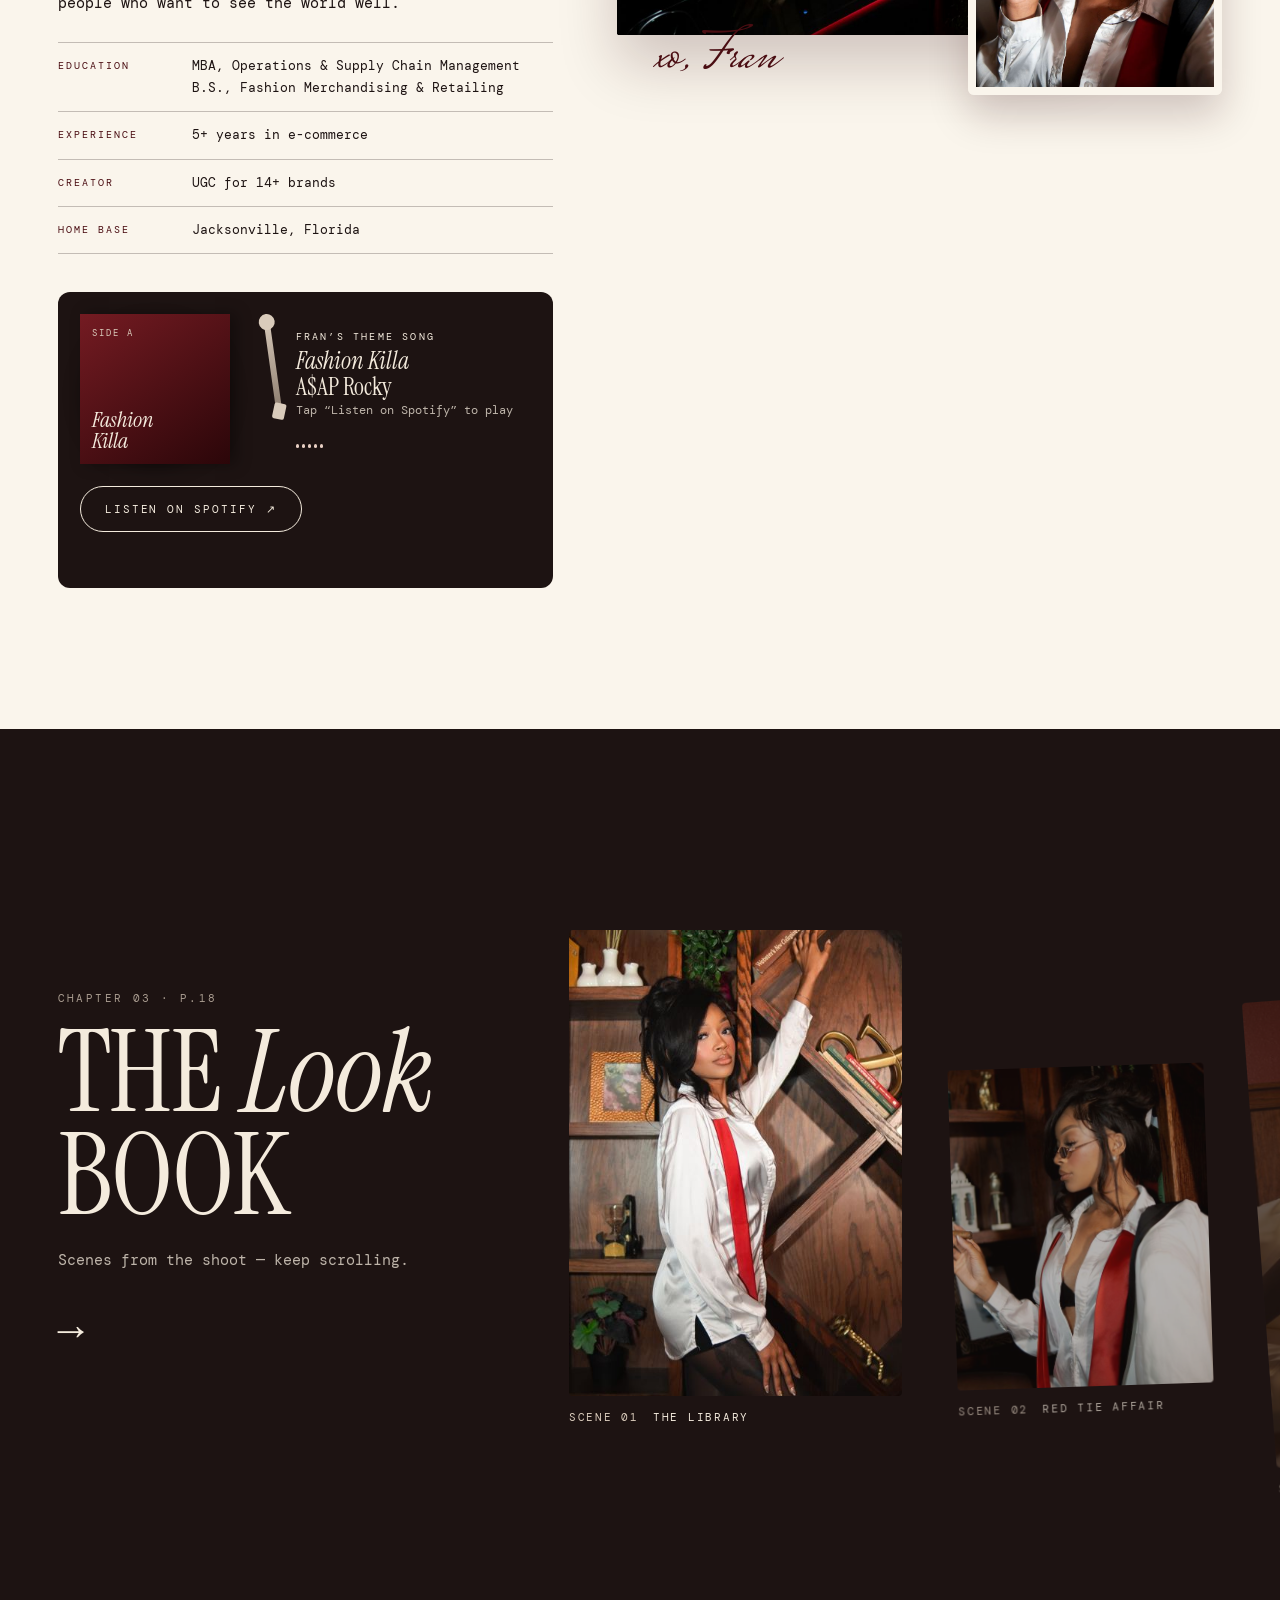
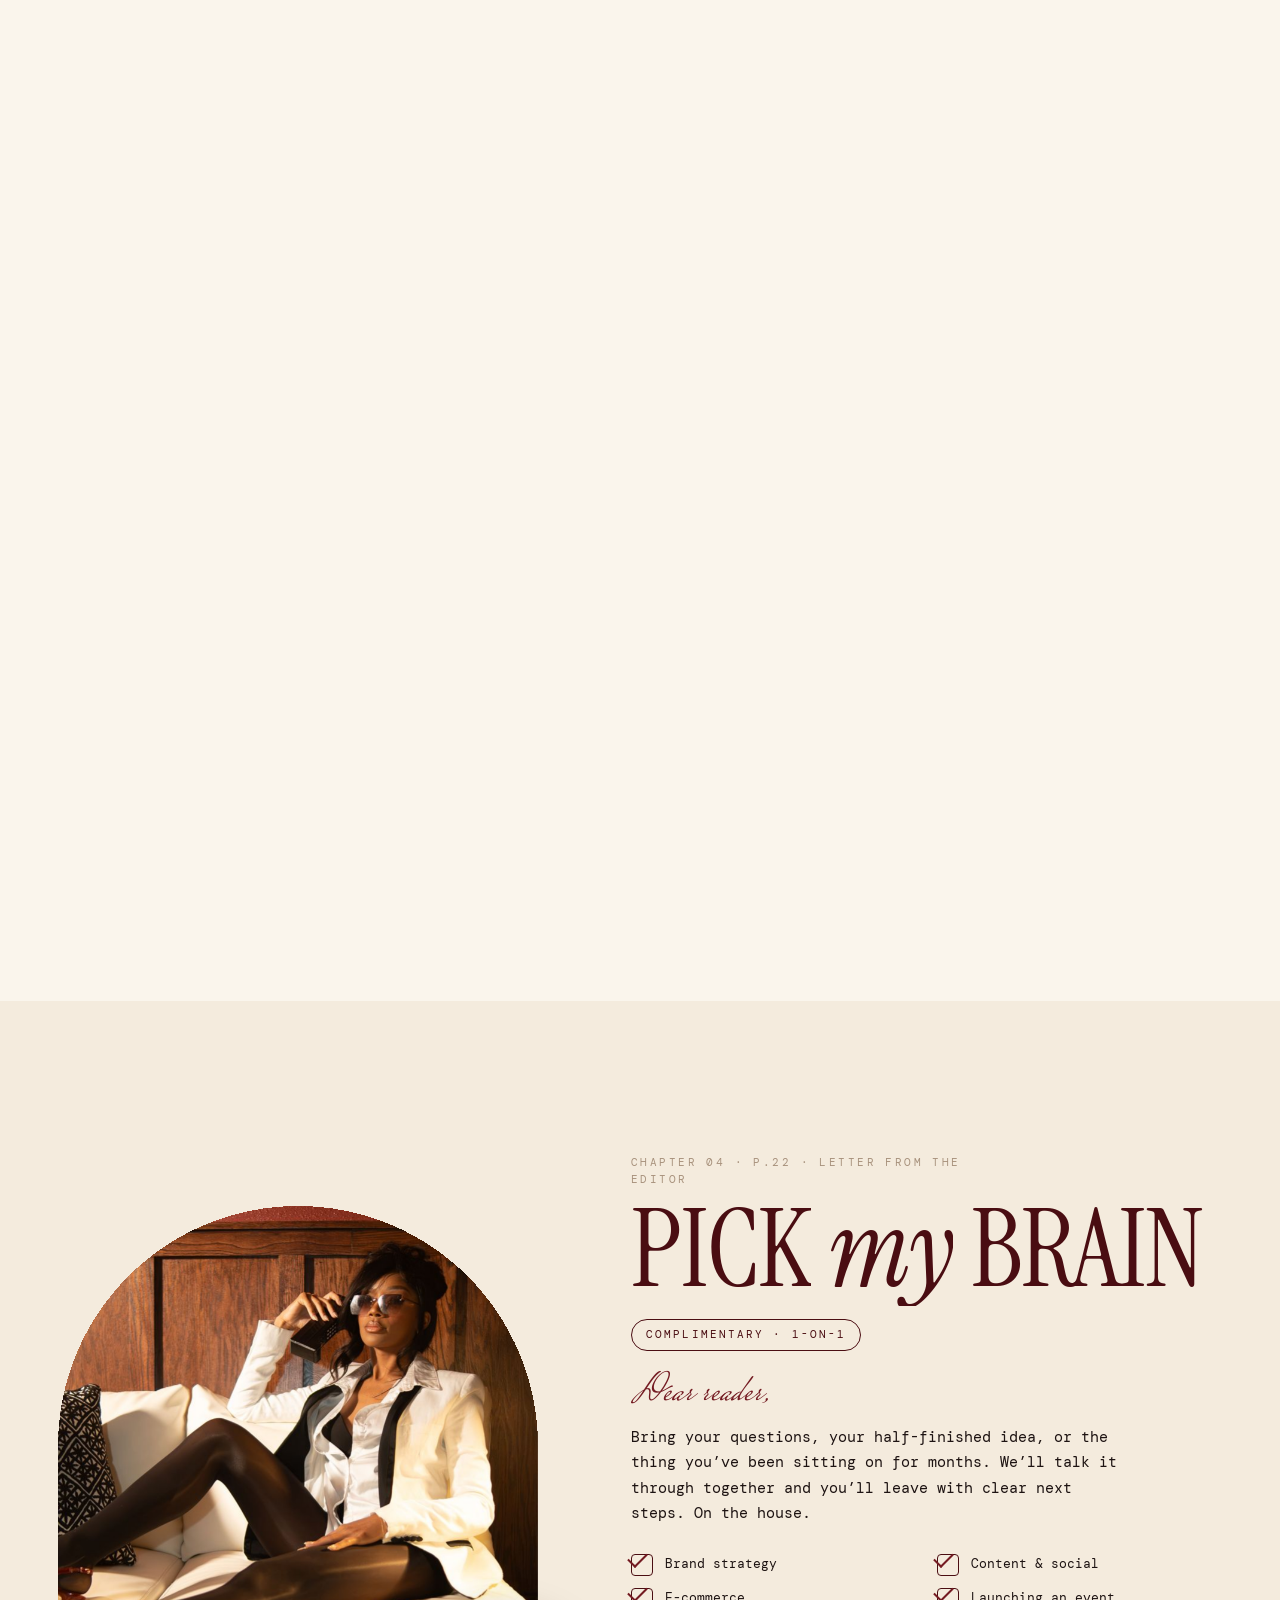
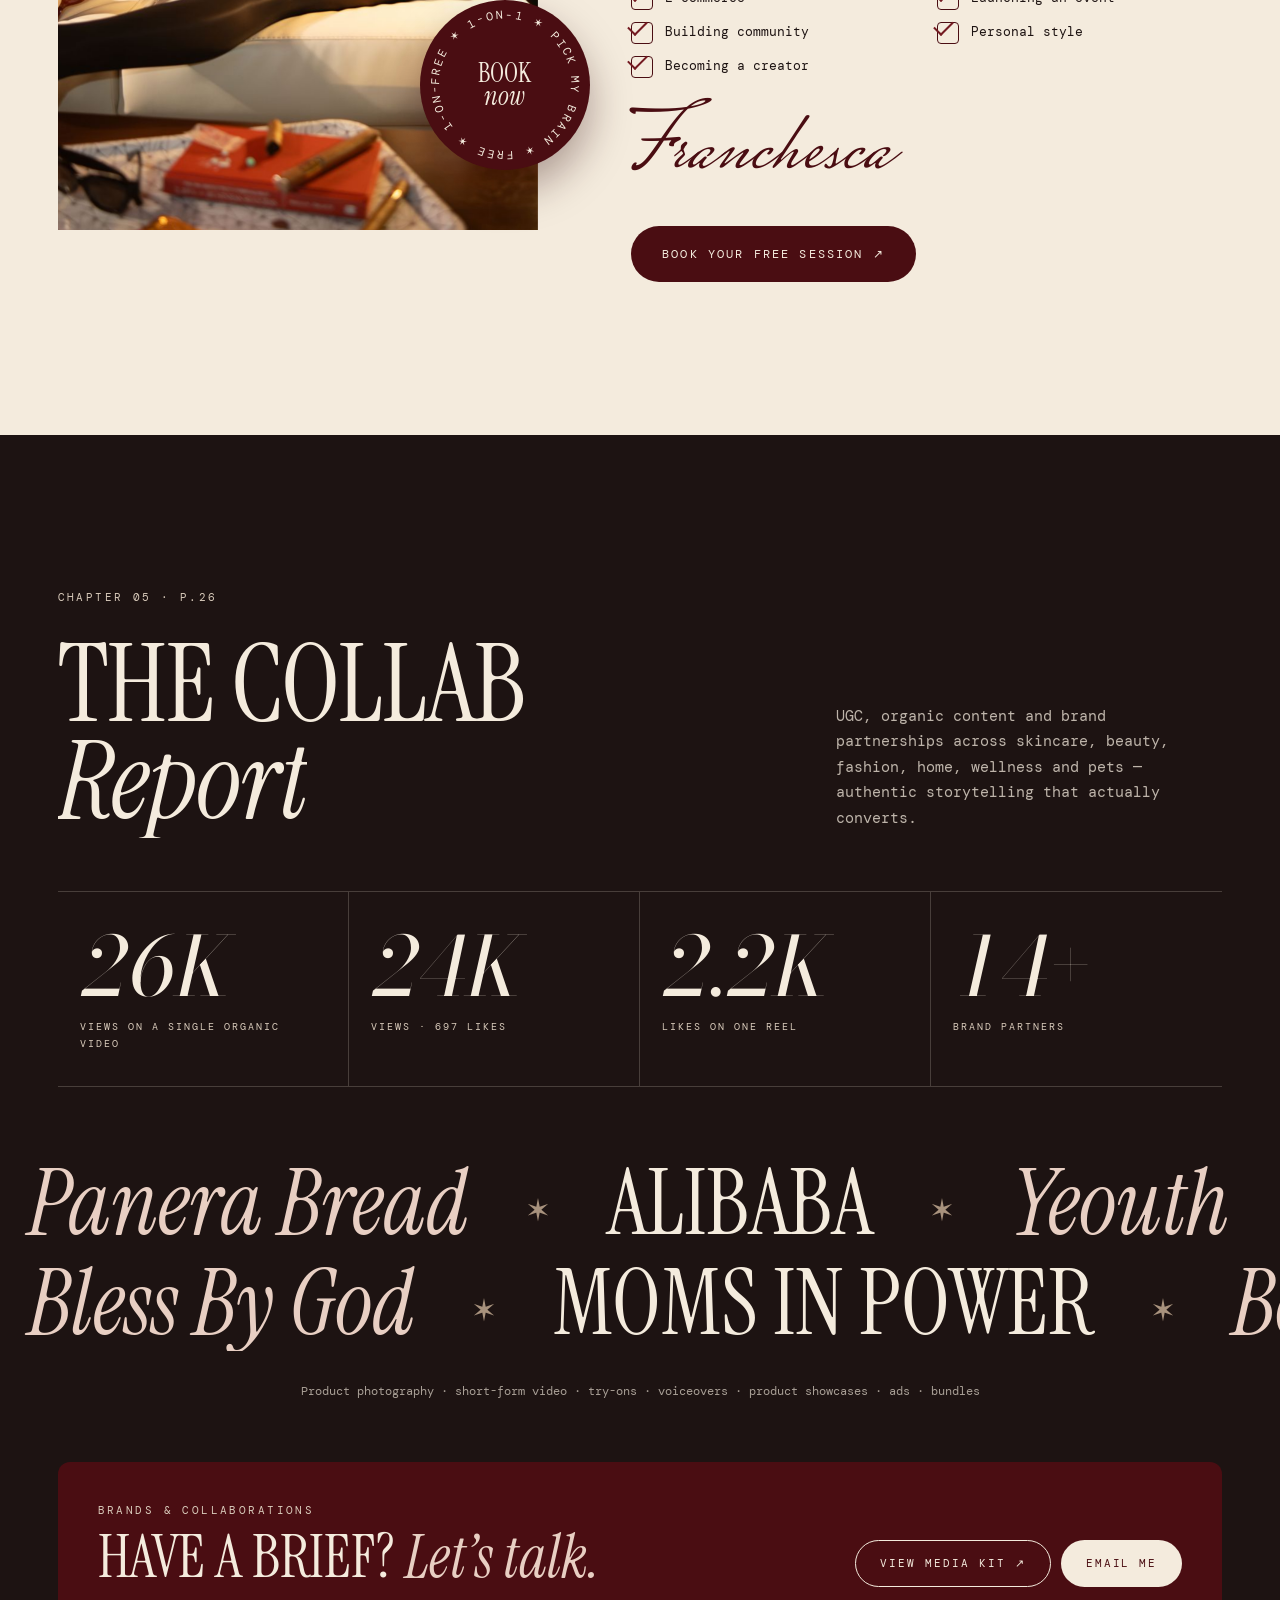
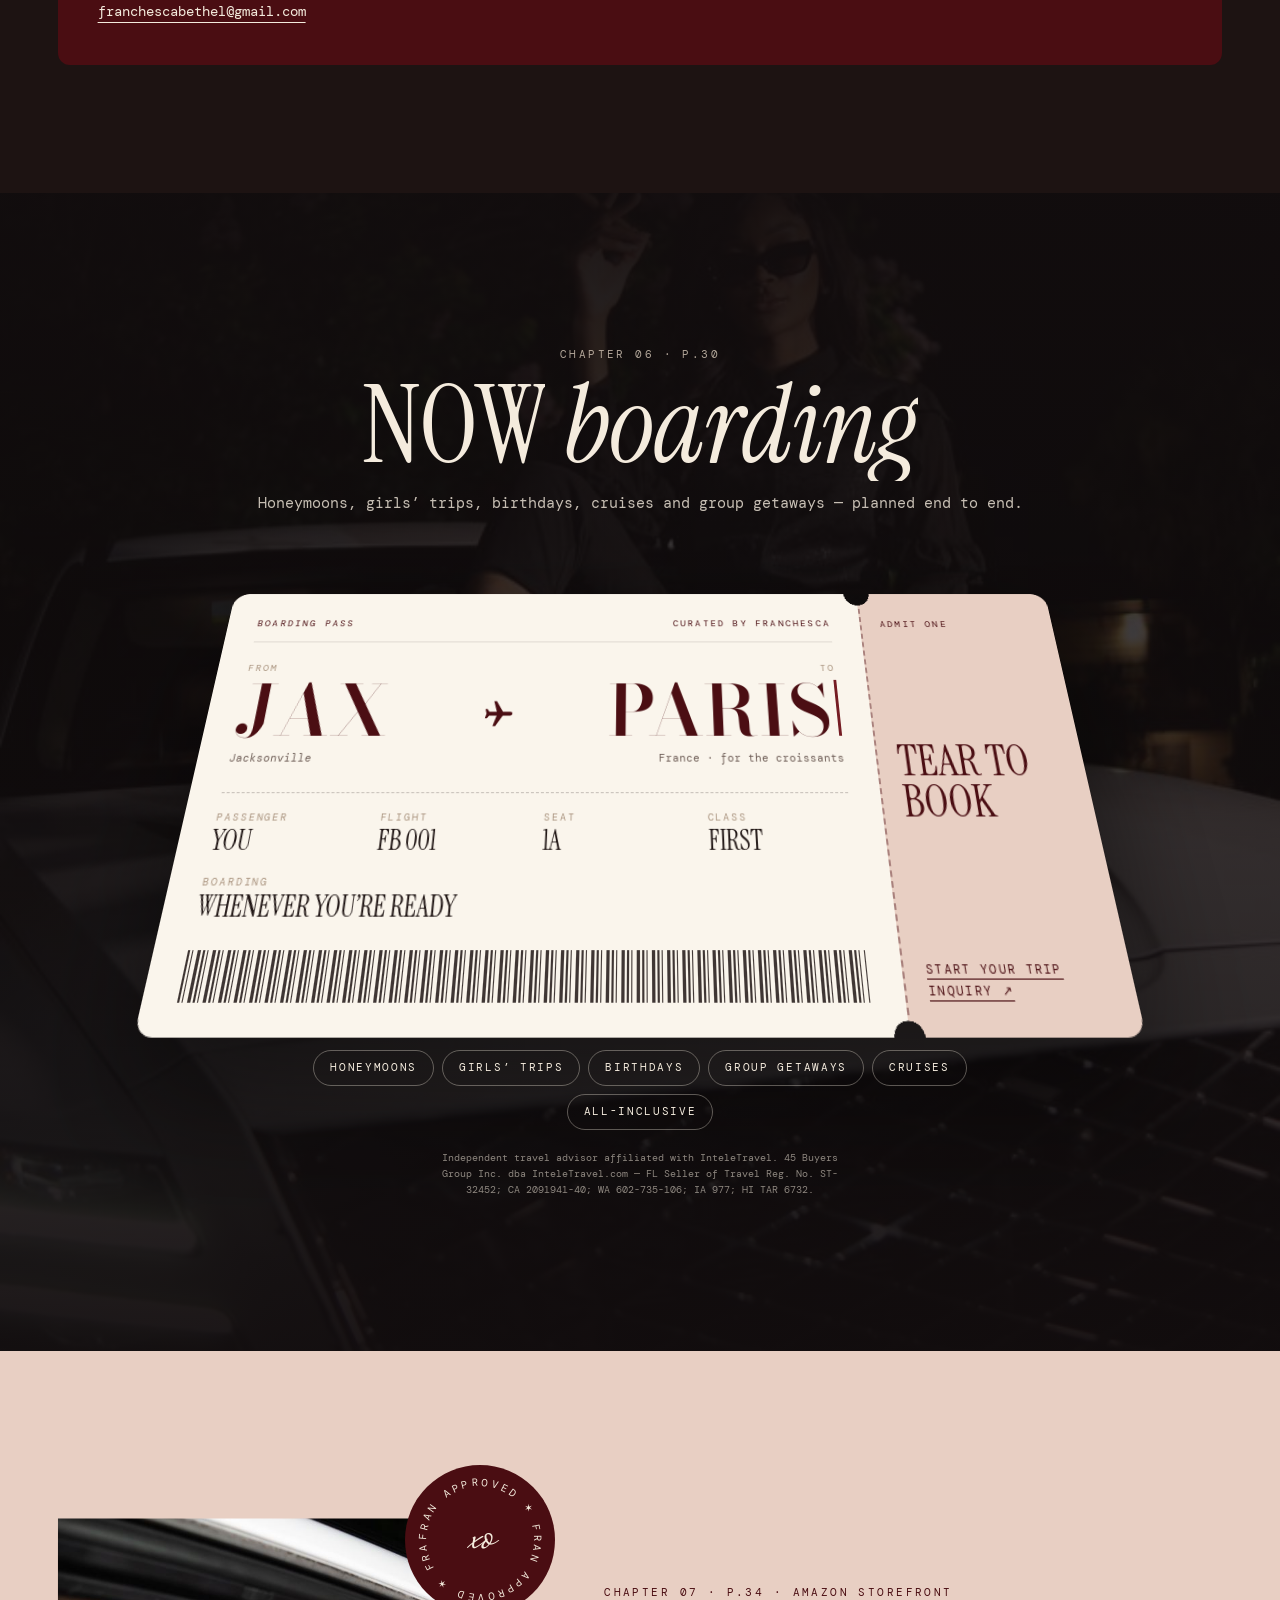
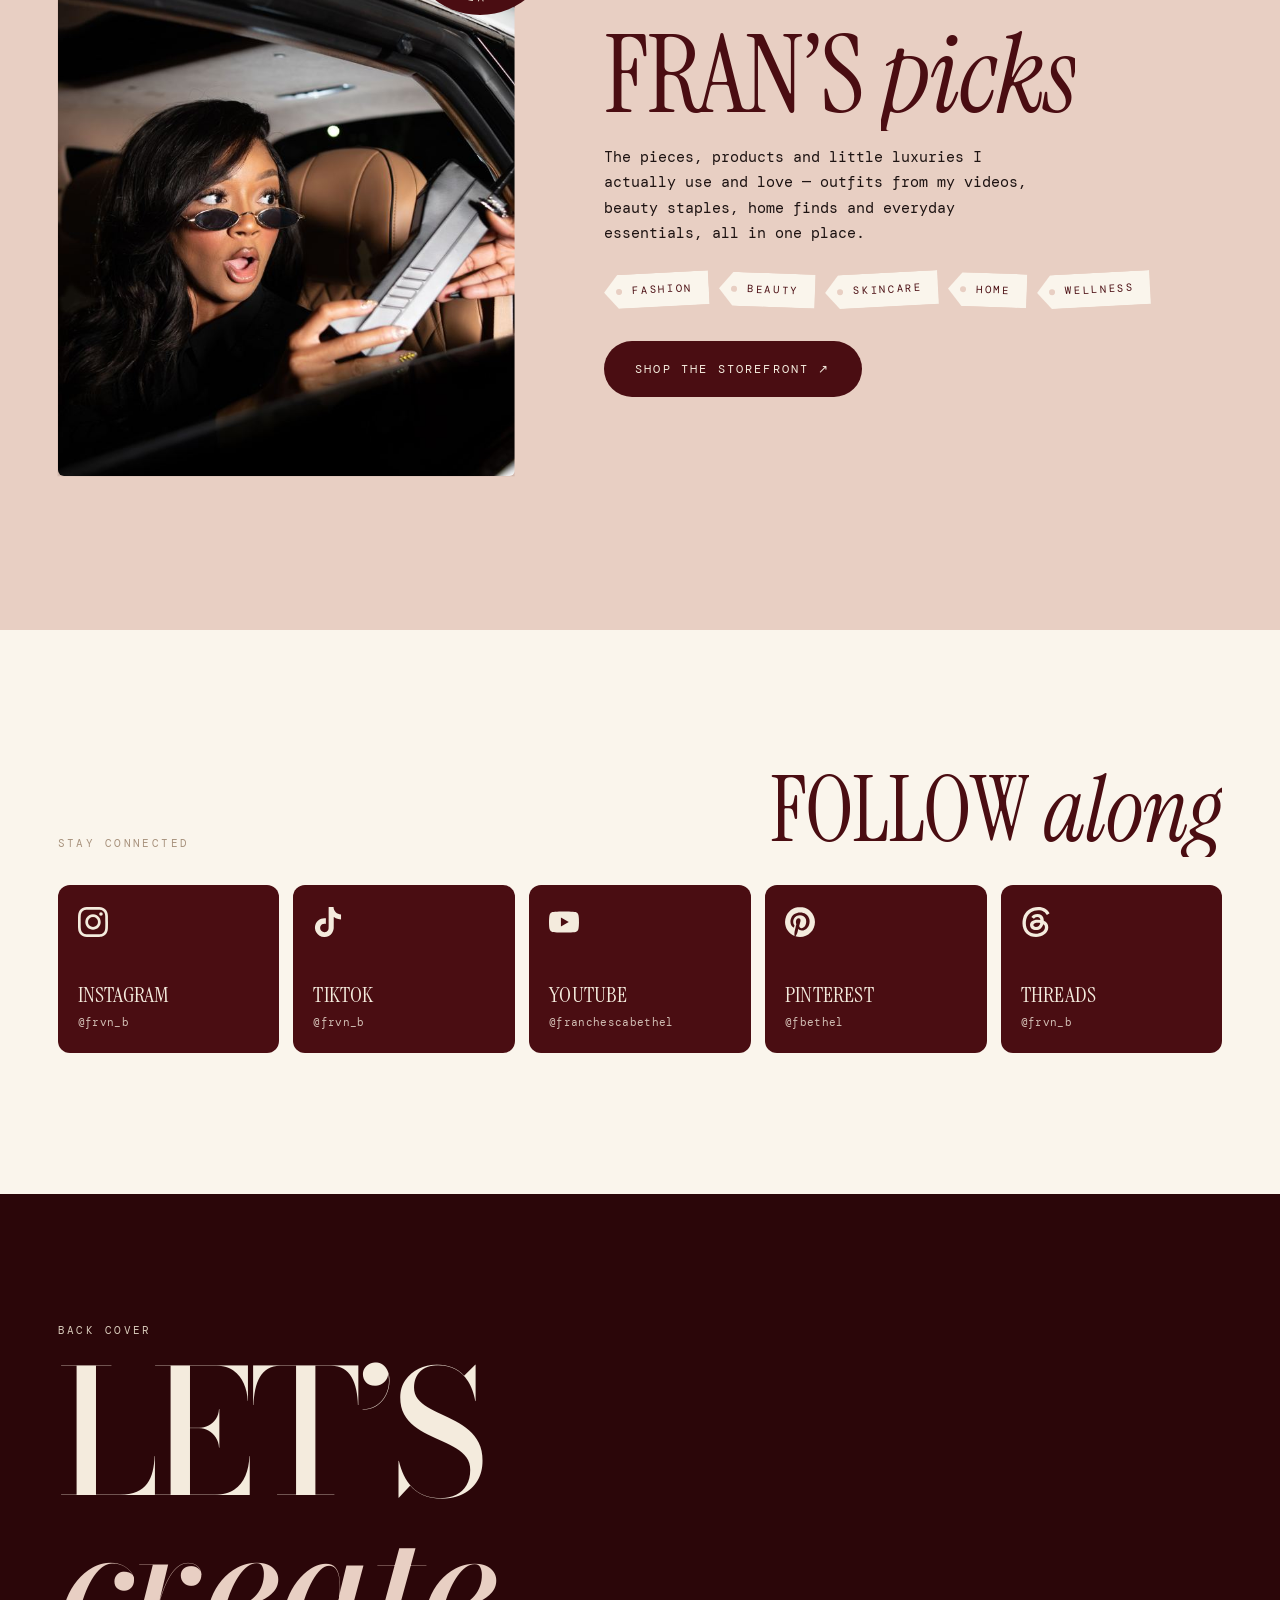
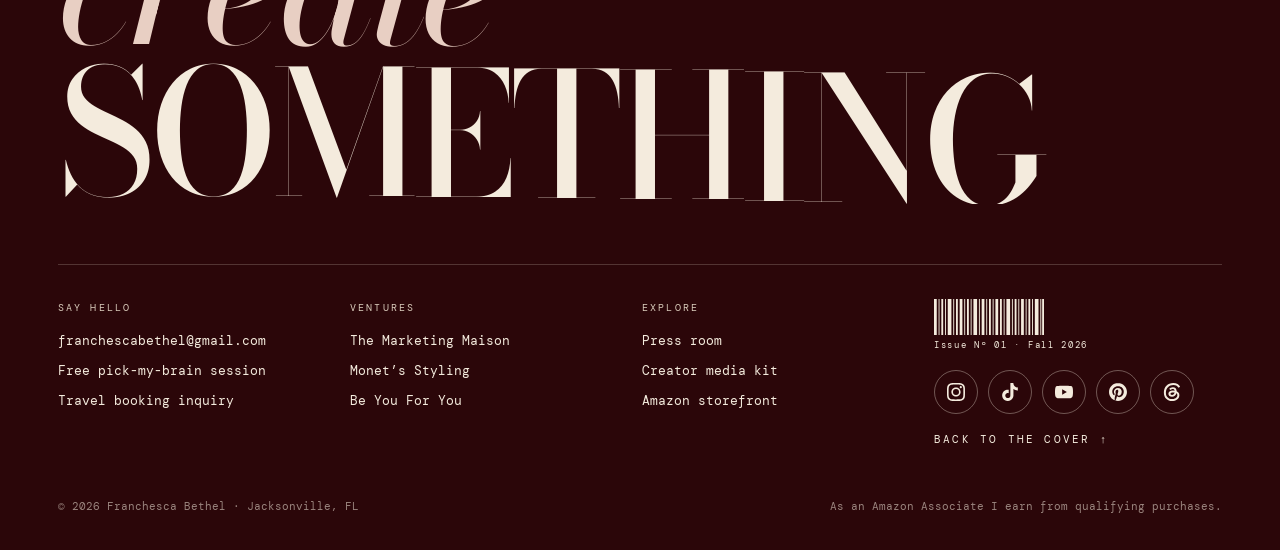
==== commit a8e388db: "Remove contents thumbnails; repair mobile stylesheet Removes the photo thumbnails from the Contents " ====
--- a/index.html
+++ b/index.html
@@ -135,14 +135,14 @@
         <p class="script-note">everything I do, in one place</p>
       </div>
       <ol class="toc">
-        <li><a href="#work" data-img="images/styling.jpg" data-cursor="Go"><span class="toc-n">01</span><span class="toc-t">The Four Doors<i>Choose your world</i></span><span class="toc-p">p.04</span><img class="toc-thumb" src="images/styling.jpg" alt="" loading="lazy"></a></li>
-        <li><a href="#about" data-img="images/polaroid-1-web.jpg" data-cursor="Go"><span class="toc-n">02</span><span class="toc-t">Meet Fran<i>The story &amp; her theme song</i></span><span class="toc-p">p.12</span><img class="toc-thumb" src="images/polaroid-1-web.jpg" alt="" loading="lazy"></a></li>
-        <li><a href="#lookbook" data-img="images/look-3.jpg" data-cursor="Go"><span class="toc-n">03</span><span class="toc-t">The Look Book<i>Scenes from the shoot</i></span><span class="toc-p">p.18</span><img class="toc-thumb" src="images/look-3.jpg" alt="" loading="lazy"></a></li>
-        <li><a href="#brain" data-img="images/portrait.jpg" data-cursor="Go"><span class="toc-n">04</span><span class="toc-t">Letter from the Editor<i>Pick my brain — free</i></span><span class="toc-p">p.22</span><img class="toc-thumb" src="images/portrait.jpg" alt="" loading="lazy"></a></li>
-        <li><a href="#collab" data-img="images/maison.jpg" data-cursor="Go"><span class="toc-n">05</span><span class="toc-t">The Collab Report<i>Brands, numbers &amp; briefs</i></span><span class="toc-p">p.26</span><img class="toc-thumb" src="images/maison.jpg" alt="" loading="lazy"></a></li>
-        <li><a href="#travel" data-img="images/travel.jpg" data-cursor="Go"><span class="toc-n">06</span><span class="toc-t">Now Boarding<i>Travel, curated</i></span><span class="toc-p">p.30</span><img class="toc-thumb" src="images/travel.jpg" alt="" loading="lazy"></a></li>
-        <li><a href="#shop" data-img="images/shop.jpg" data-cursor="Go"><span class="toc-n">07</span><span class="toc-t">Fran&rsquo;s Picks<i>The storefront</i></span><span class="toc-p">p.34</span><img class="toc-thumb" src="images/shop.jpg" alt="" loading="lazy"></a></li>
-        <li><a href="press.html" data-img="images/press-hero.jpg" data-cursor="Go"><span class="toc-n">08</span><span class="toc-t">The Press Room<i>Features, bios &amp; facts</i></span><span class="toc-p">p.38</span><img class="toc-thumb" src="images/press-hero.jpg" alt="" loading="lazy"></a></li>
+        <li><a href="#work" data-img="images/styling.jpg" data-cursor="Go"><span class="toc-n">01</span><span class="toc-t">The Four Doors<i>Choose your world</i></span><span class="toc-p">p.04</span></a></li>
+        <li><a href="#about" data-img="images/polaroid-1-web.jpg" data-cursor="Go"><span class="toc-n">02</span><span class="toc-t">Meet Fran<i>The story &amp; her theme song</i></span><span class="toc-p">p.12</span></a></li>
+        <li><a href="#lookbook" data-img="images/look-3.jpg" data-cursor="Go"><span class="toc-n">03</span><span class="toc-t">The Look Book<i>Scenes from the shoot</i></span><span class="toc-p">p.18</span></a></li>
+        <li><a href="#brain" data-img="images/portrait.jpg" data-cursor="Go"><span class="toc-n">04</span><span class="toc-t">Letter from the Editor<i>Pick my brain — free</i></span><span class="toc-p">p.22</span></a></li>
+        <li><a href="#collab" data-img="images/maison.jpg" data-cursor="Go"><span class="toc-n">05</span><span class="toc-t">The Collab Report<i>Brands, numbers &amp; briefs</i></span><span class="toc-p">p.26</span></a></li>
+        <li><a href="#travel" data-img="images/travel.jpg" data-cursor="Go"><span class="toc-n">06</span><span class="toc-t">Now Boarding<i>Travel, curated</i></span><span class="toc-p">p.30</span></a></li>
+        <li><a href="#shop" data-img="images/shop.jpg" data-cursor="Go"><span class="toc-n">07</span><span class="toc-t">Fran&rsquo;s Picks<i>The storefront</i></span><span class="toc-p">p.34</span></a></li>
+        <li><a href="press.html" data-img="images/press-hero.jpg" data-cursor="Go"><span class="toc-n">08</span><span class="toc-t">The Press Room<i>Features, bios &amp; facts</i></span><span class="toc-p">p.38</span></a></li>
       </ol>
     </div>
   </section>
--- a/style.css
+++ b/style.css
@@ -291,7 +291,6 @@
 .toc-t { font-family: var(--serif); font-size: clamp(30px, 4.4vw, 64px); line-height: 1; text-transform: uppercase; }
 .toc-t i { font-family: var(--mono); font-style: normal; font-size: 12px; letter-spacing: .04em; text-transform: none; color: var(--muted); margin-left: 18px; vertical-align: middle; }
 .toc-p { font-family: var(--didone); font-style: italic; font-size: clamp(20px, 2vw, 28px); }
-.toc-thumb { display: none; }
 @media (hover: hover) {
   .toc a:hover::before { transform: scaleY(1); }
   .toc a:hover > * { color: var(--cream); }
@@ -760,27 +759,45 @@
   .menu-inner { grid-template-columns: 1fr; align-content: center; gap: 30px; }
   .menu-img { display: none; }
 
-  .cover { padding-top: 76px; }
-  .masthead { font-size: 15.6vw; margin-top: 16px; }
-  .cover-grid { grid-template-columns: 1fr; margin-top: 0; gap: 22px; }
-  .cover-photo { order: -1; min-height: 60vh; min-height: 60svh; }
-  .cover-bg img { object-position: 50% 50%; height: 100vh; height: 100svh; -webkit-mask-image: linear-gradient(180deg, #000 62%, transparent 100%); mask-image: linear-gradient(180deg, #000 62%, transparent 100%); }
-  .cover-sign { bottom: -5%; left: 58%; font-size: 17vw; }
-  .coverlines { display: grid; grid-template-columns: 1fr; gap: 14px; }
-  .coverlines.right { text-align: left; }
-  .coverlines.left { padding-top: 26px; }
-  .coverlines i { display: block; margin-left: 0 !important; }
-  .coverlines a { font-size: 26px; }
-  .coverlines .big a { font-size: 40px; }
-  .cover-foot { flex-direction: column; align-items: flex-start; gap: 18px; }
-  .roles { flex-direction: column; gap: 4px; }
-  .roles span::after { display: none; }
+  /* cover: text overlaid on the photo, whole cover fits one phone screen */
+  .cover { padding-top: 70px; padding-bottom: 18px; min-height: 100vh; min-height: 100svh; }
+  .masthead { margin-top: 12px; }
+  .cover-bg img { height: 100%; object-position: 50% 36%; }
+  .cover-bg::after {
+    background:
+      linear-gradient(180deg, rgba(43,6,9,.78) 0%, rgba(43,6,9,.12) 26%, rgba(43,6,9,.08) 46%, rgba(30,4,7,.78) 68%, rgba(30,4,7,.95) 100%);
+  }
+  .cover-grid { grid-template-columns: minmax(0, 1fr) minmax(0, 1fr); grid-template-rows: 1fr auto; grid-template-areas: "photo photo" "left right"; gap: 10px 16px; align-items: end; }
+  .cover-photo { grid-area: photo; order: 0; min-height: 22vh; align-self: stretch; }
+  .cover-sign { left: 50%; bottom: -4px; font-size: clamp(54px, 16vw, 80px); }
+  .coverlines { display: flex; flex-direction: column; gap: 12px; }
+  .coverlines.left { grid-area: left; padding-top: 0; }
+  .coverlines.right { grid-area: right; text-align: right; }
+  .coverlines i { display: none; }
+  .coverlines b { font-size: 9px; margin-bottom: 3px; }
+  .coverlines a { font-size: clamp(16px, 4.6vw, 30px); line-height: 1.05; }
+  .coverlines .big a { font-size: clamp(20px, 6vw, 40px); }
+  .cover-foot { flex-direction: row; align-items: center; gap: 12px; margin-top: 16px; }
+  .cover-foot .barcode { display: none; }
+  .roles { font-size: 8.5px; letter-spacing: .16em; gap: 4px 0; }
+  .roles span:not(:last-child)::after { margin: 0 7px; }
+}
+@media (max-width: 900px) and (min-width: 600px) {
+  .coverlines b { font-size: 10.5px; }
+  .roles { font-size: 10px; }
+  .cover-sign { font-size: 12vw; }
+}
+@media (max-width: 900px) and (max-height: 720px) {
+  .cover-bg img { object-position: 50% 24%; }
+  .cover-sign { font-size: 12vw; bottom: -14px; left: 70%; }
+  .cover-photo { min-height: 18vh; }
+}
+@media (max-width: 900px) {
   .scroll-cue { display: none; }
 
   .toc a { grid-template-columns: 56px 1fr auto; gap: 12px; padding: 16px 0; }
   .toc-t i { display: block; margin: 6px 0 0; }
-  .toc-thumb { display: block; width: 54px; height: 68px; object-fit: cover; border-radius: 4px; grid-column: 3; grid-row: 1; }
-  .toc-p { display: none; }
+  .toc-p { font-size: 18px; }
 
   .doors { min-height: auto; display: block; }
   .doors-bg { display: none; }
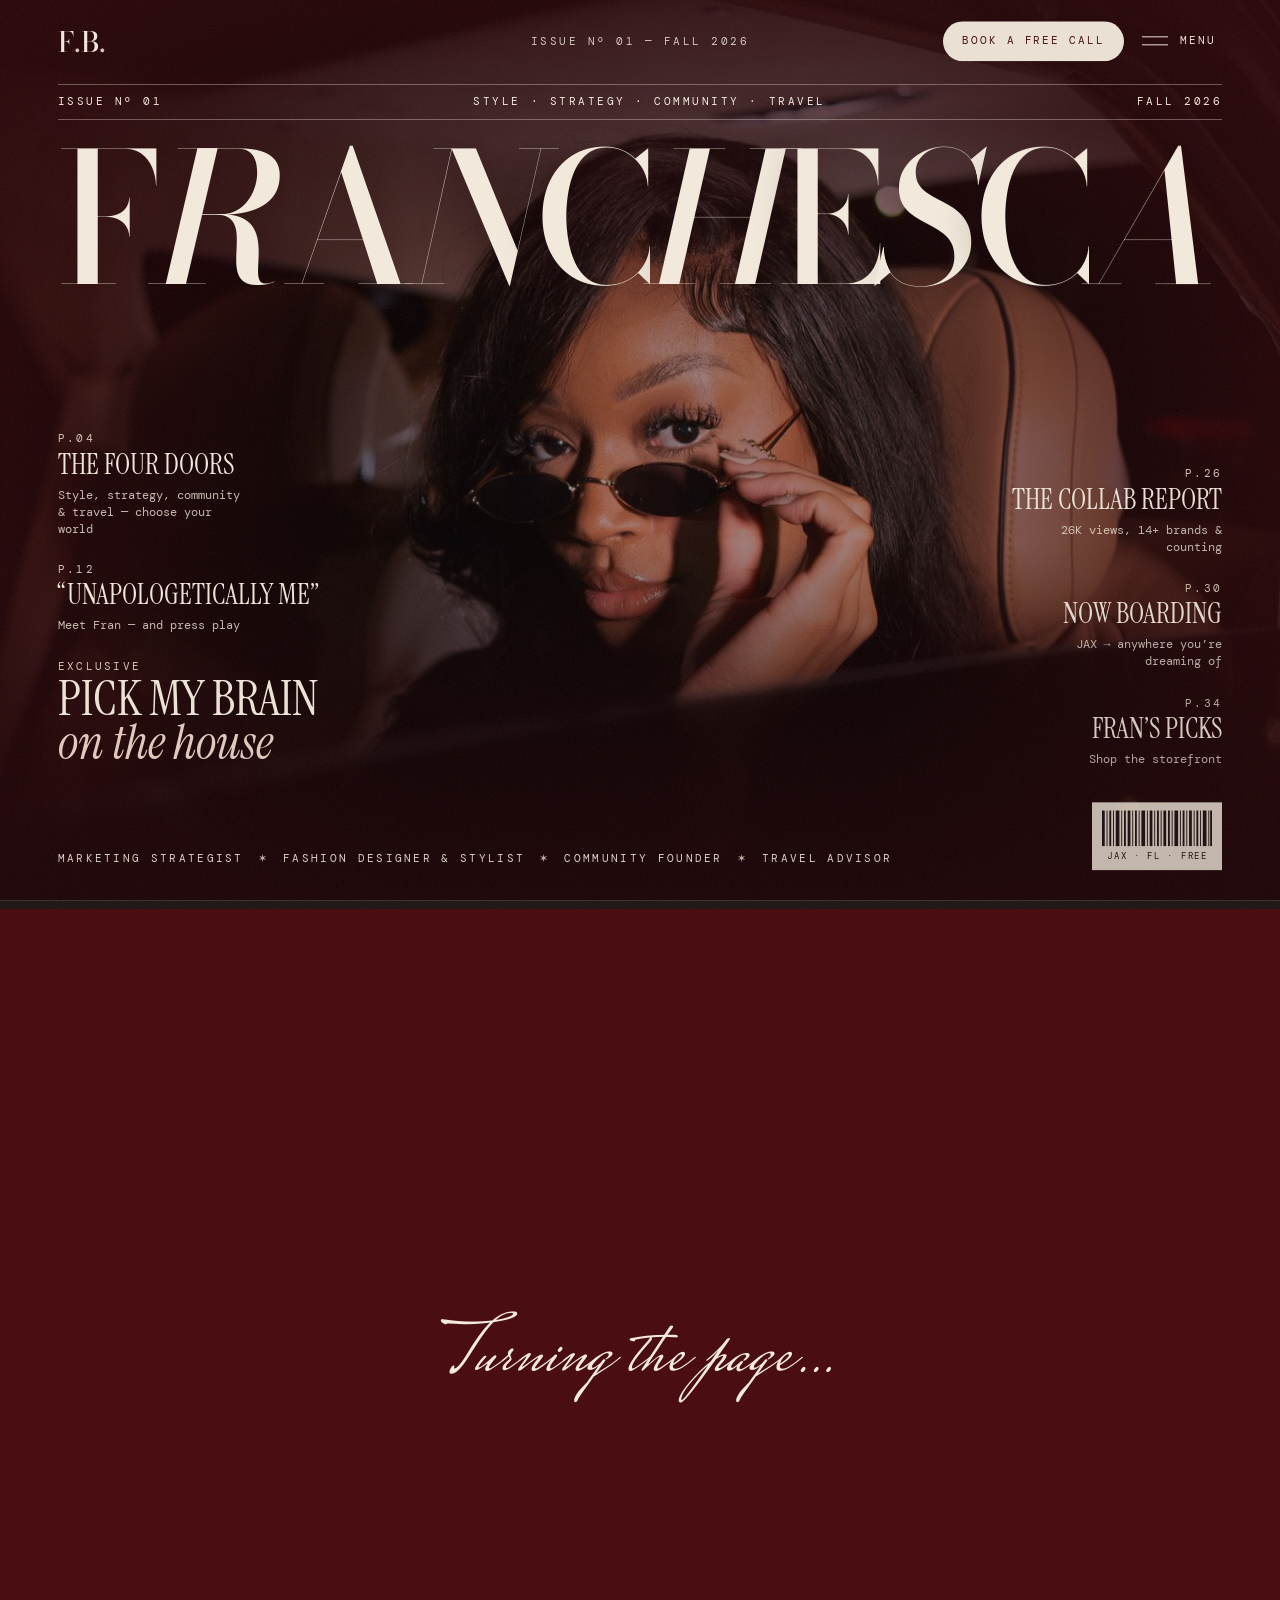
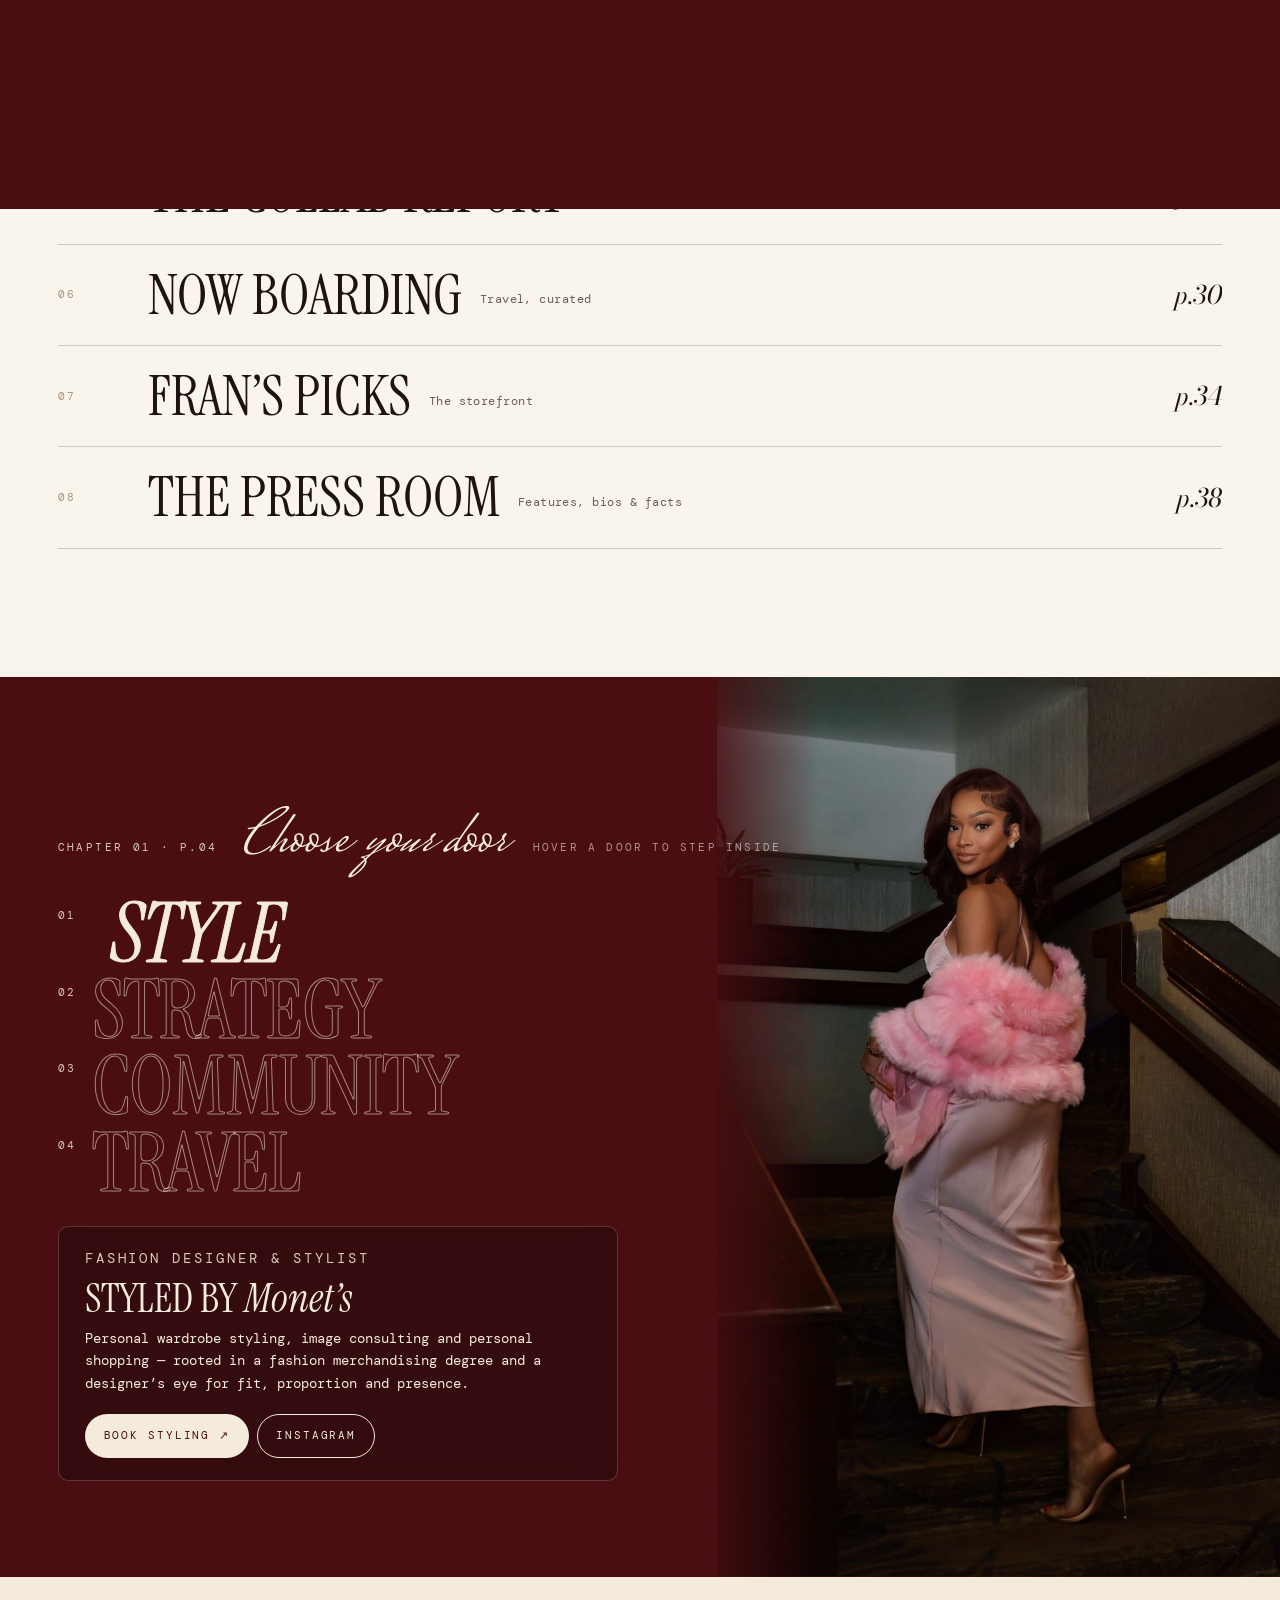
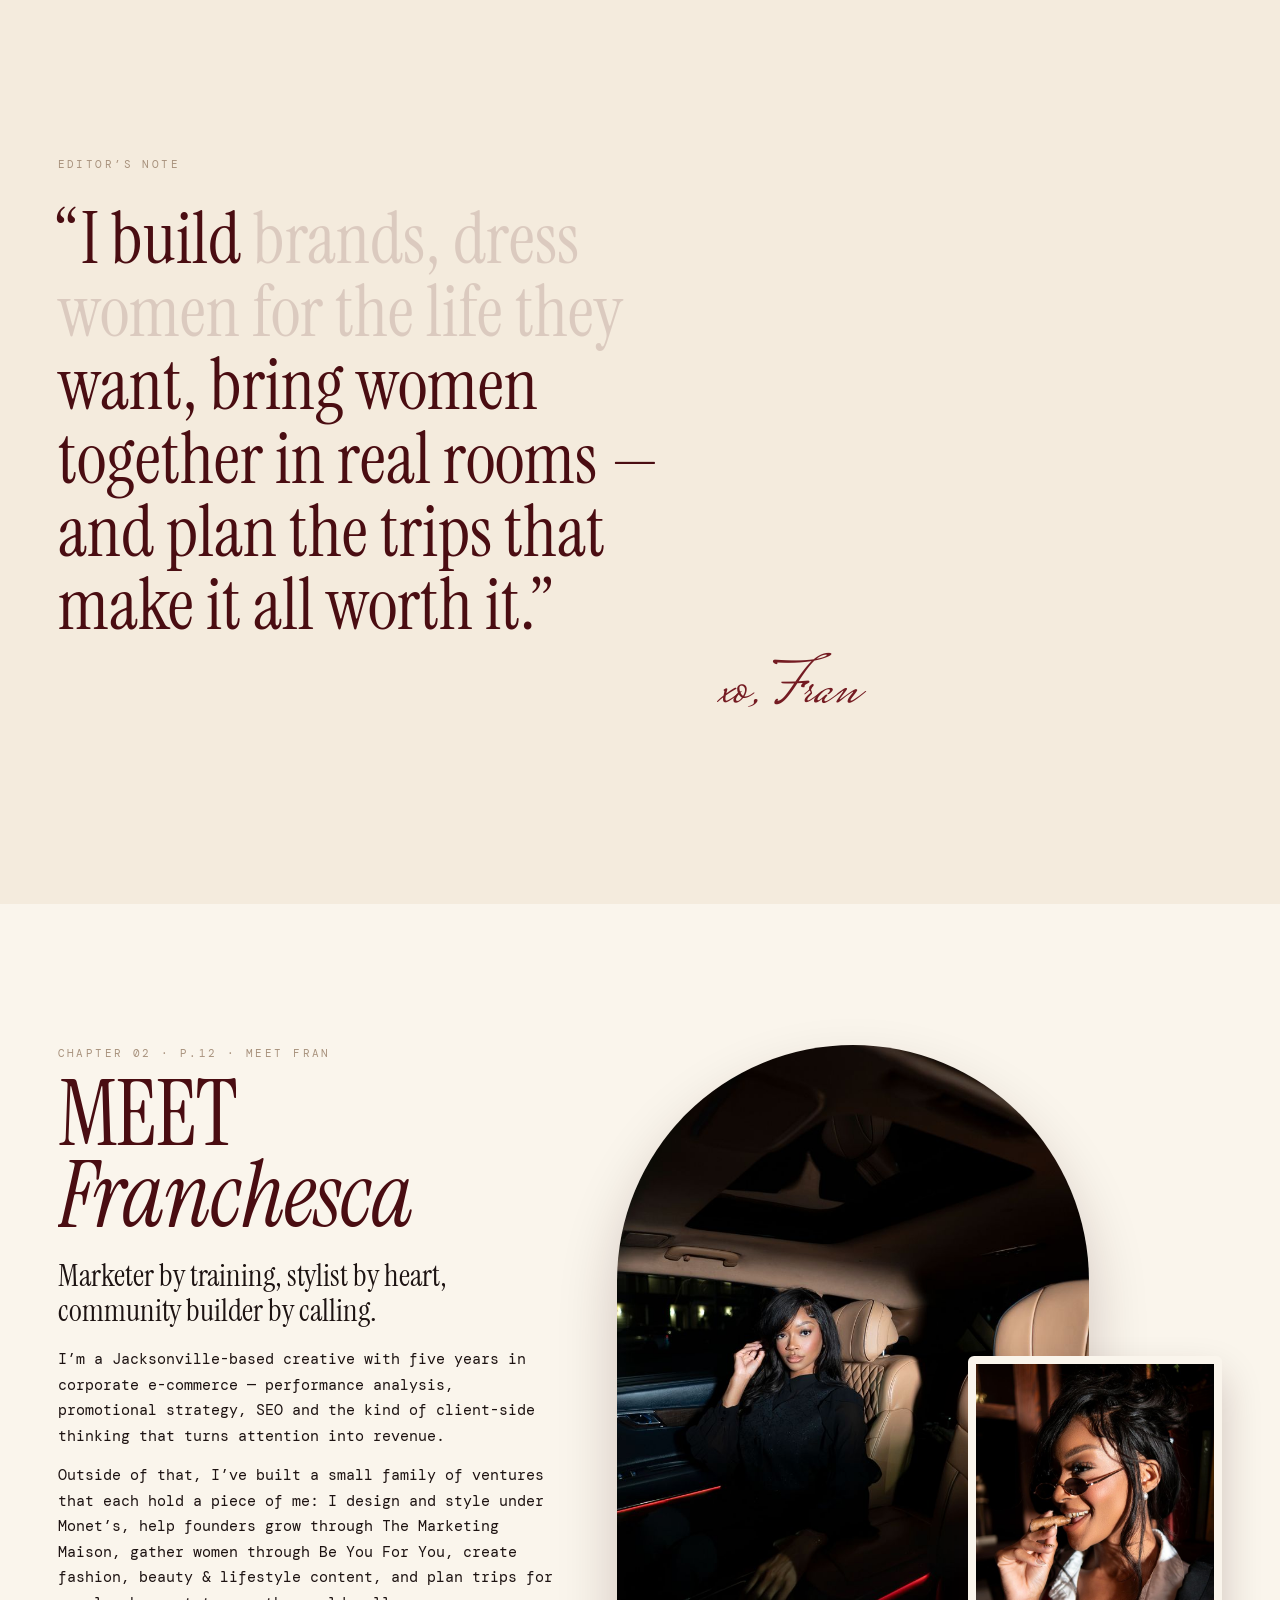
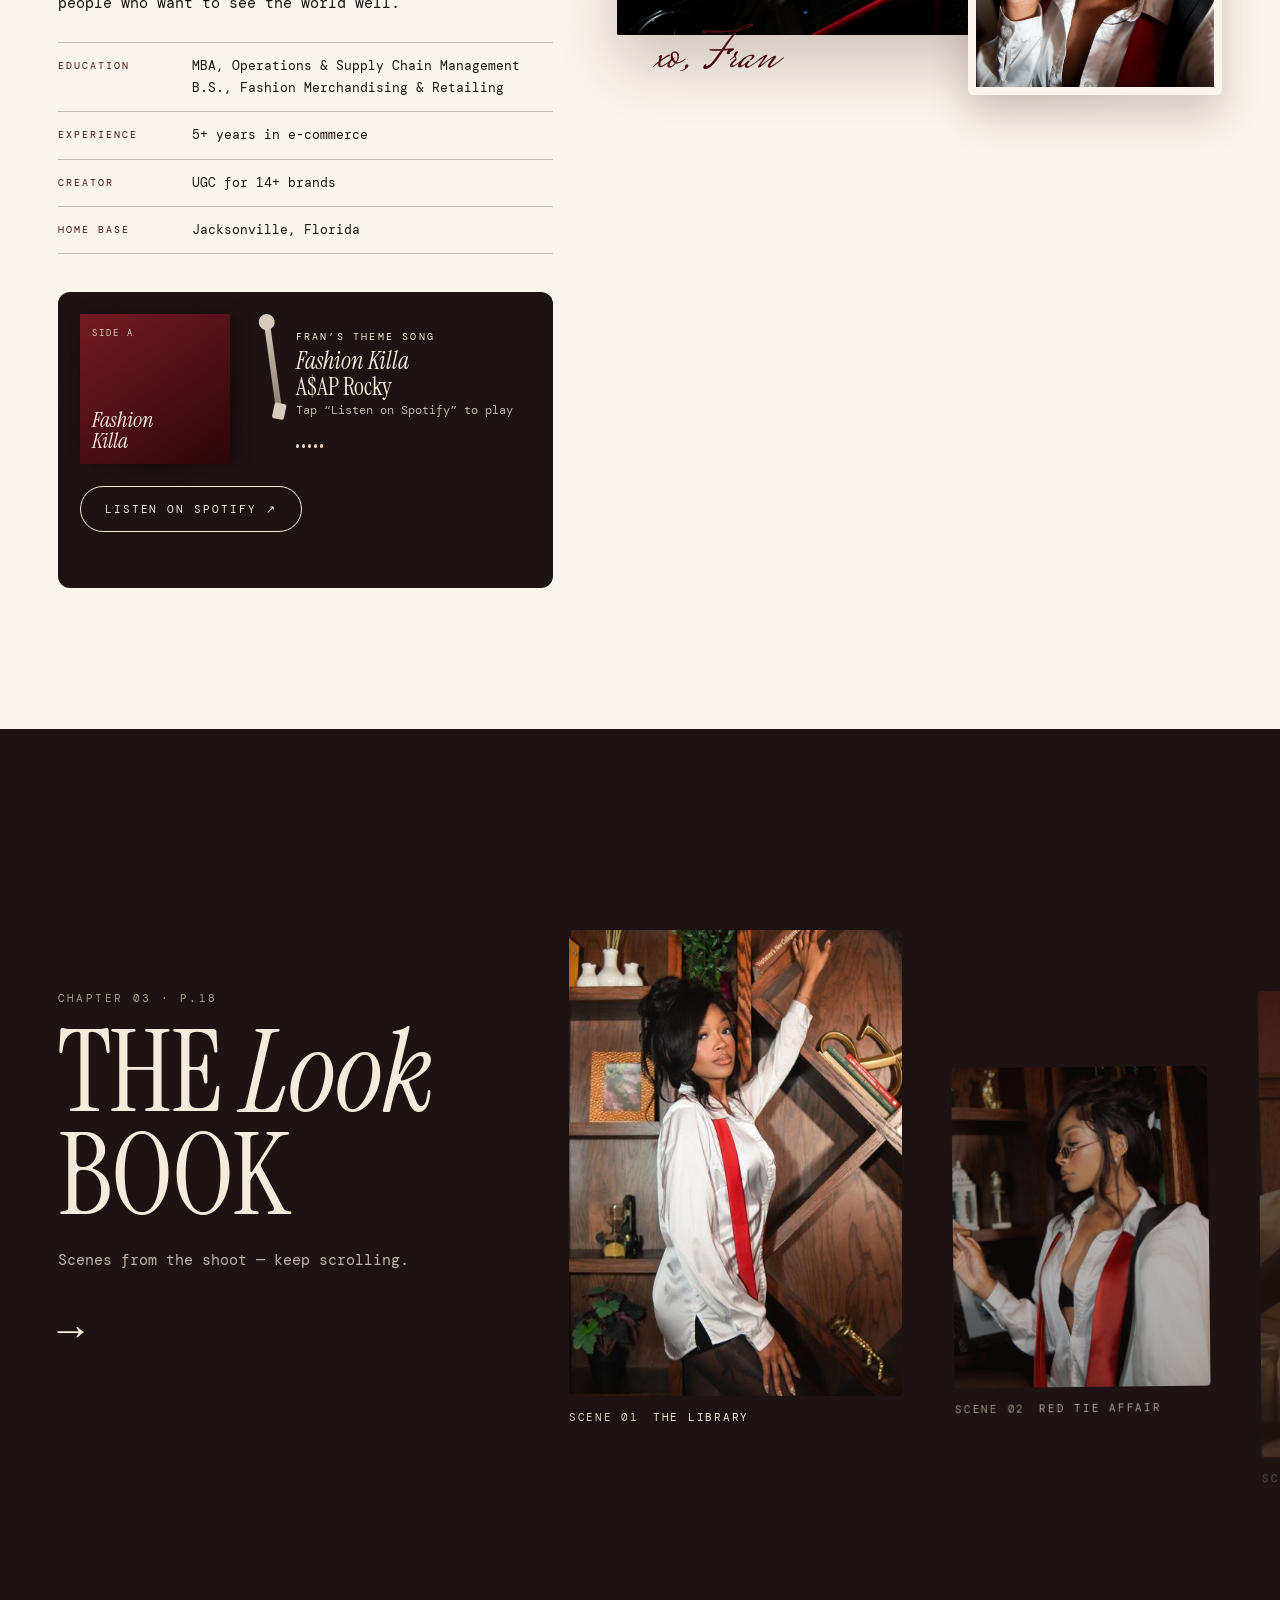
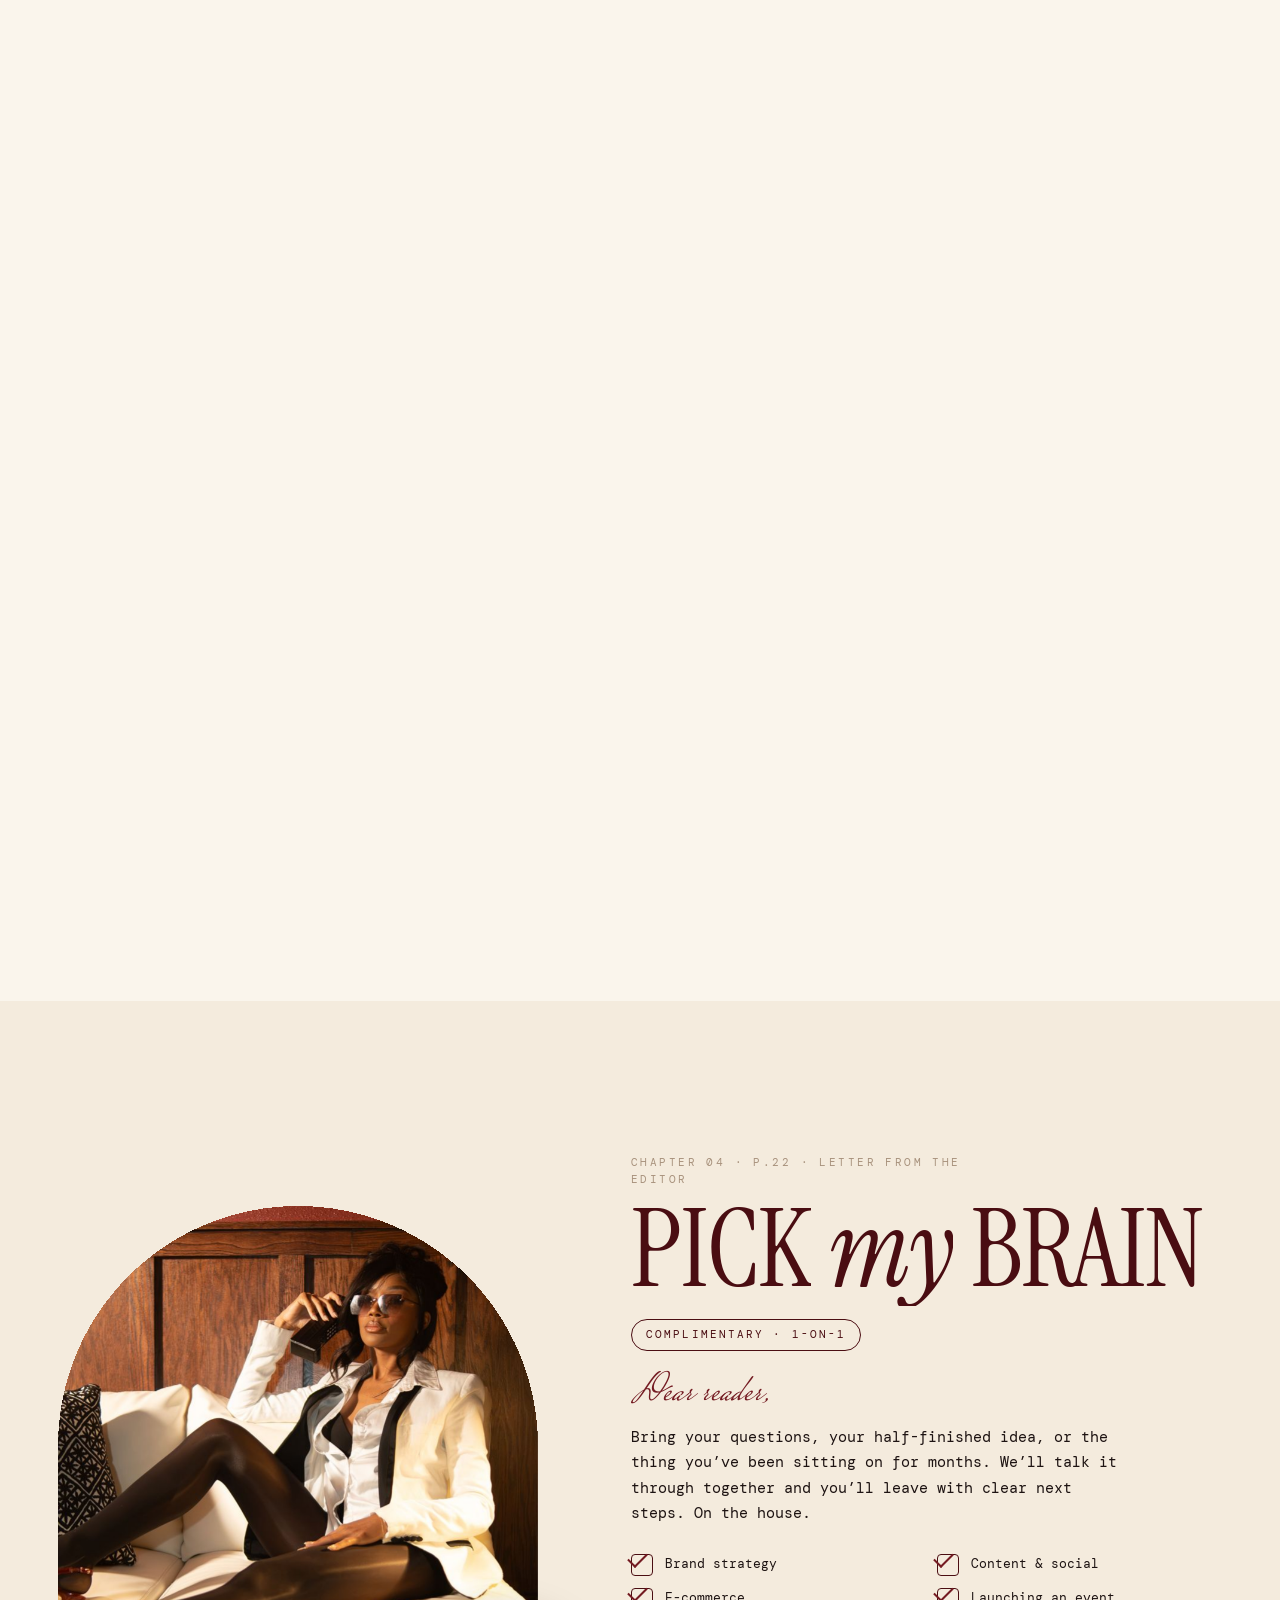
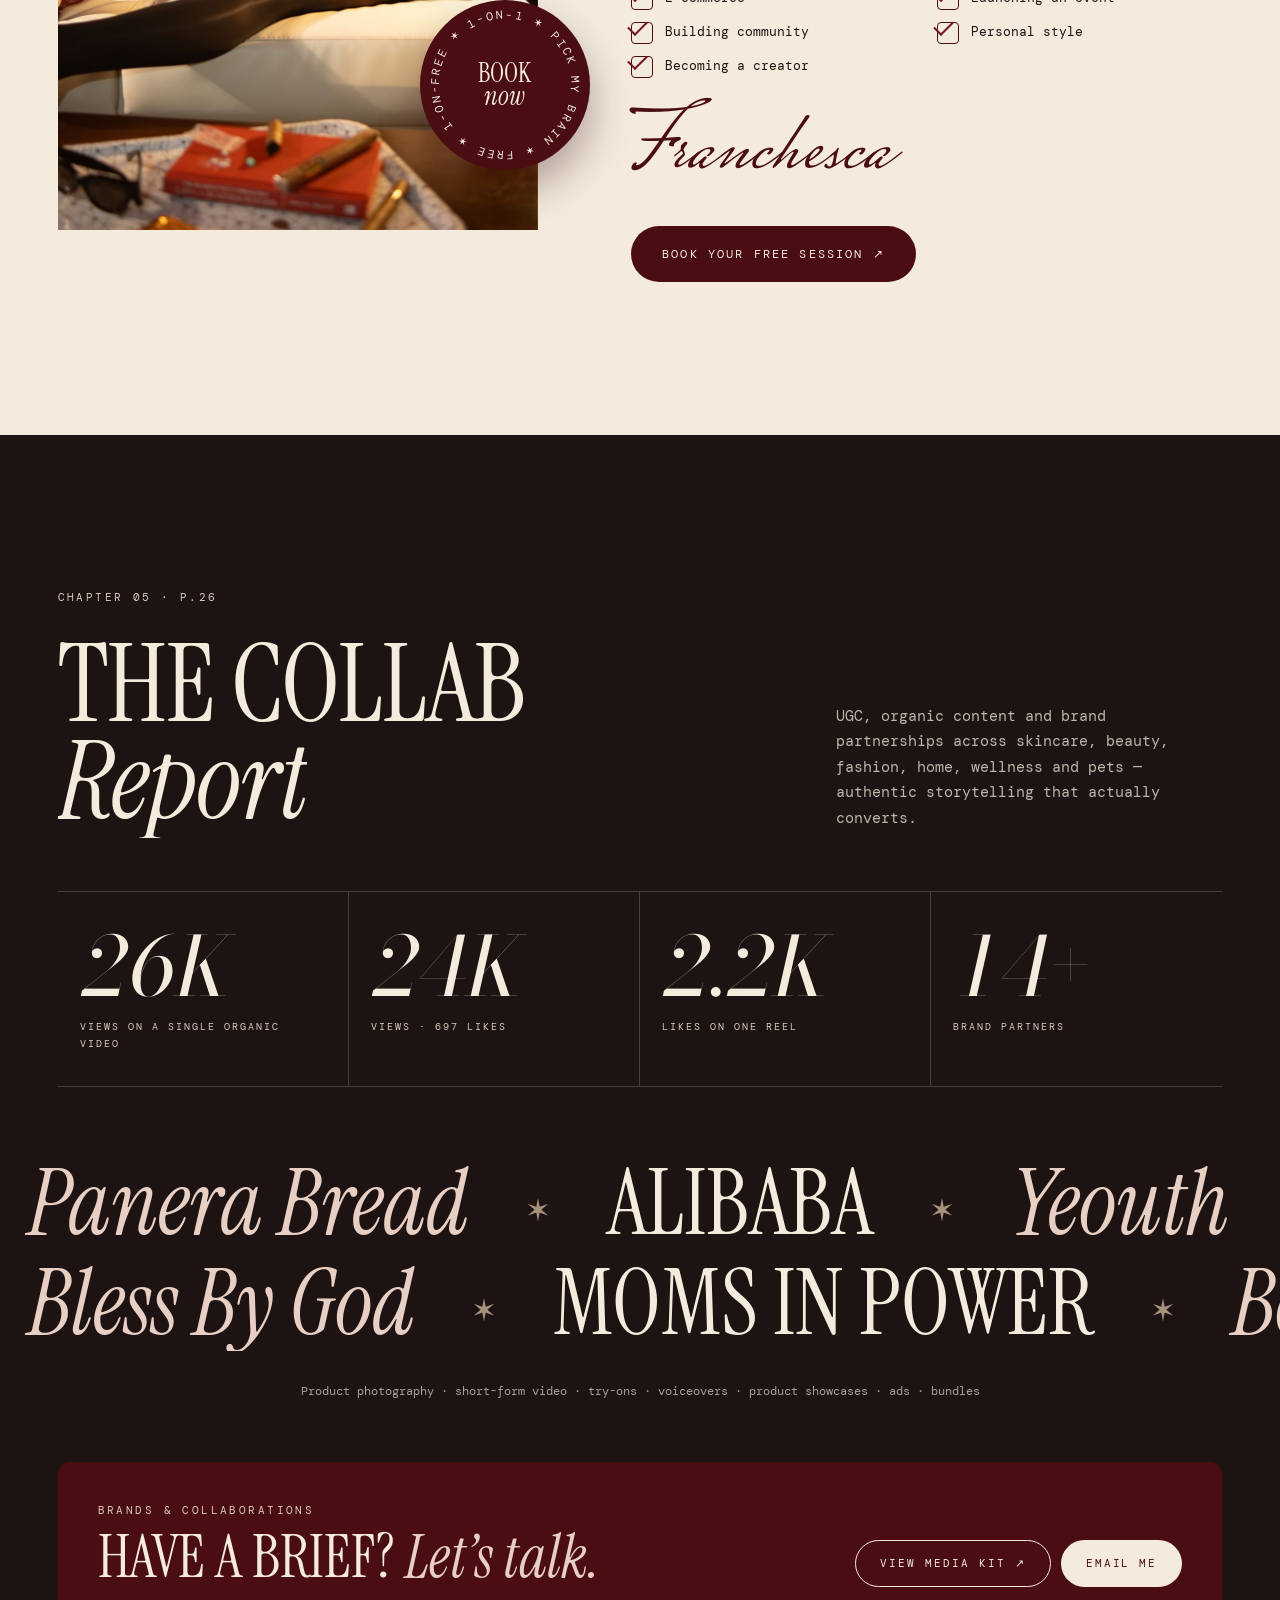
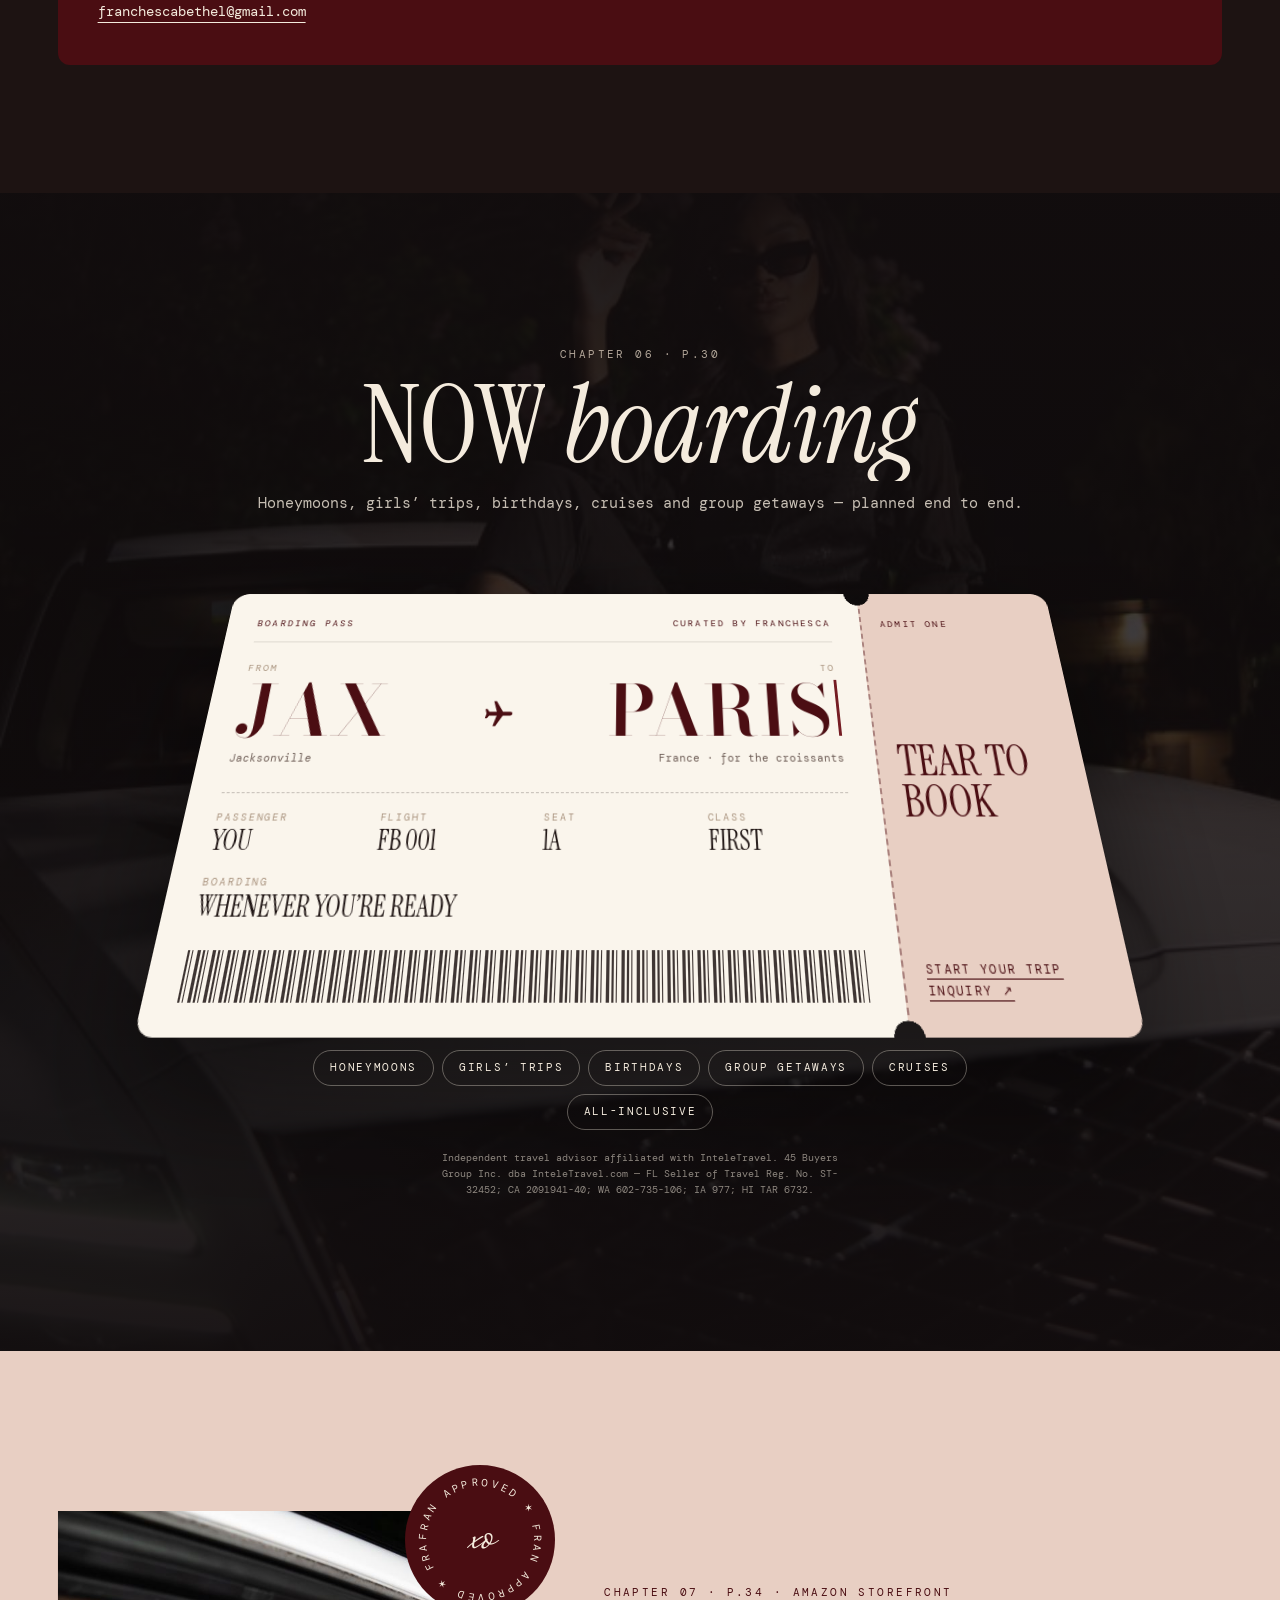
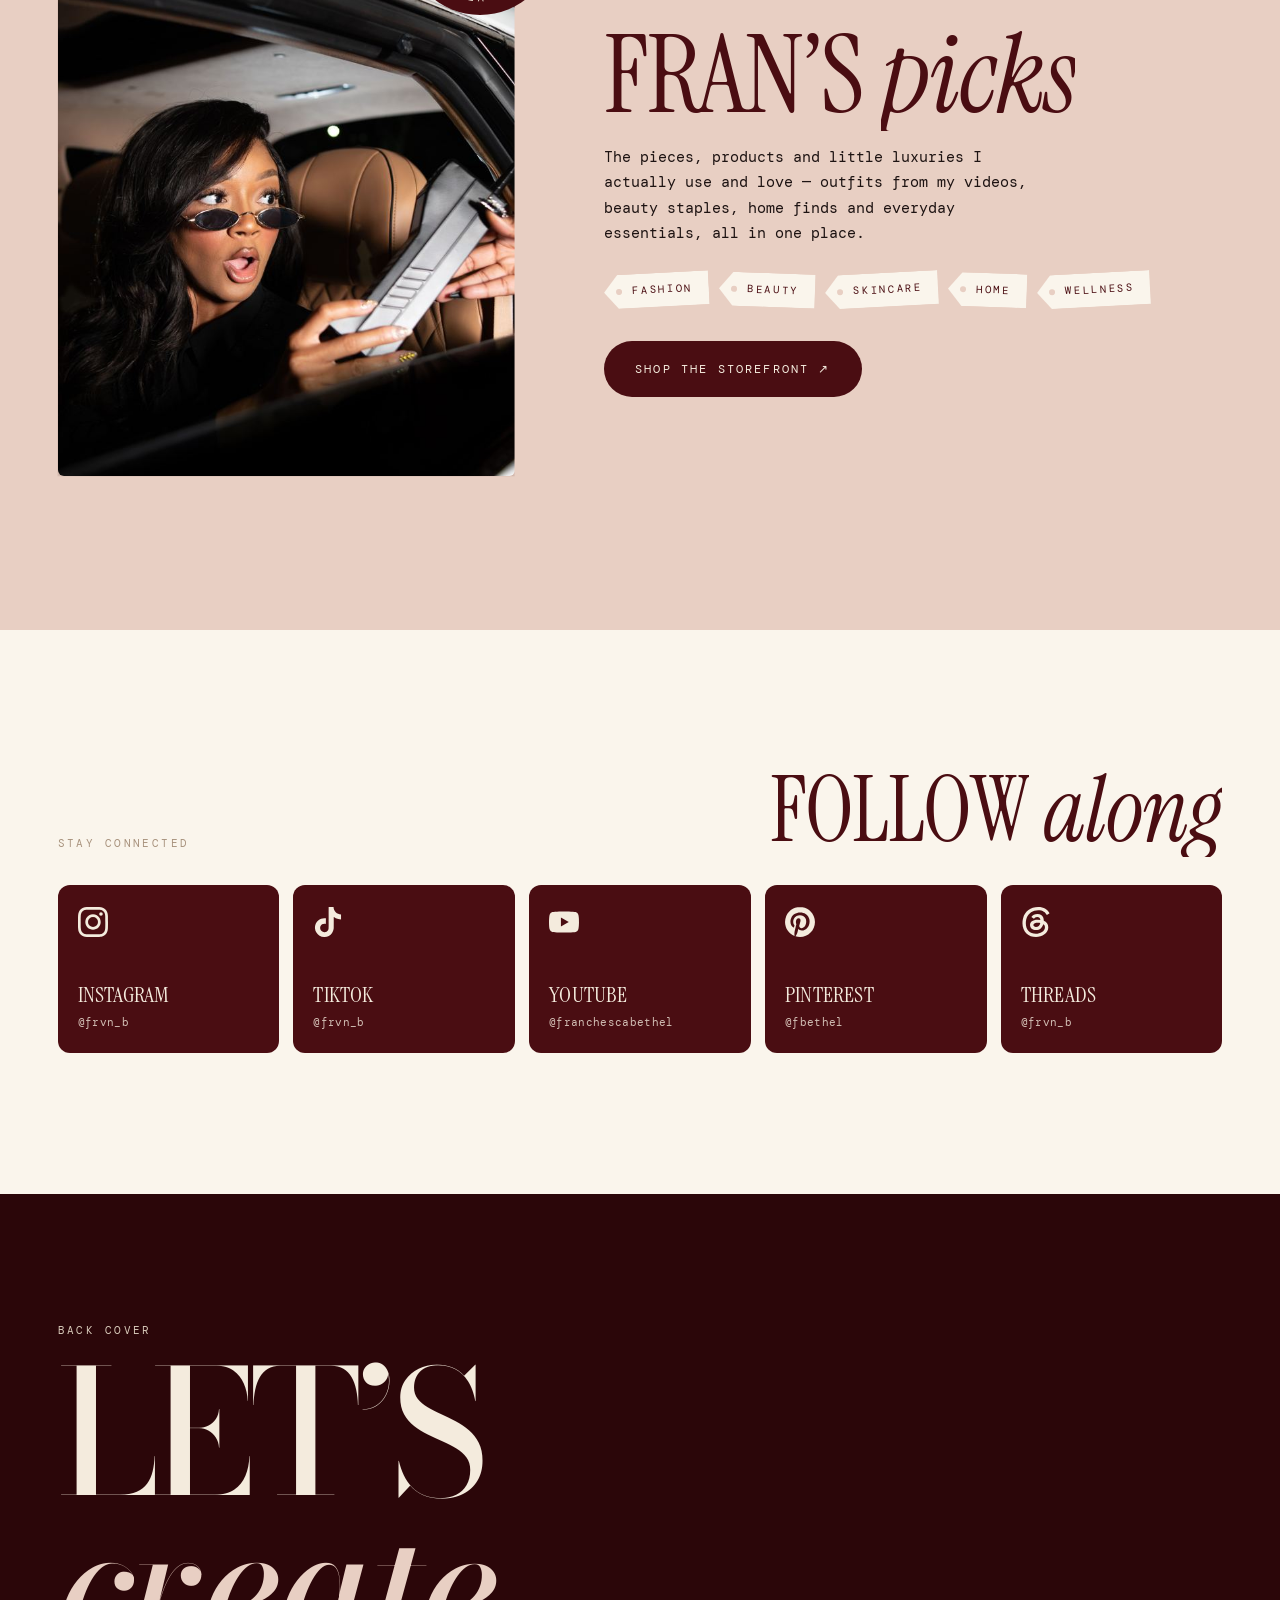
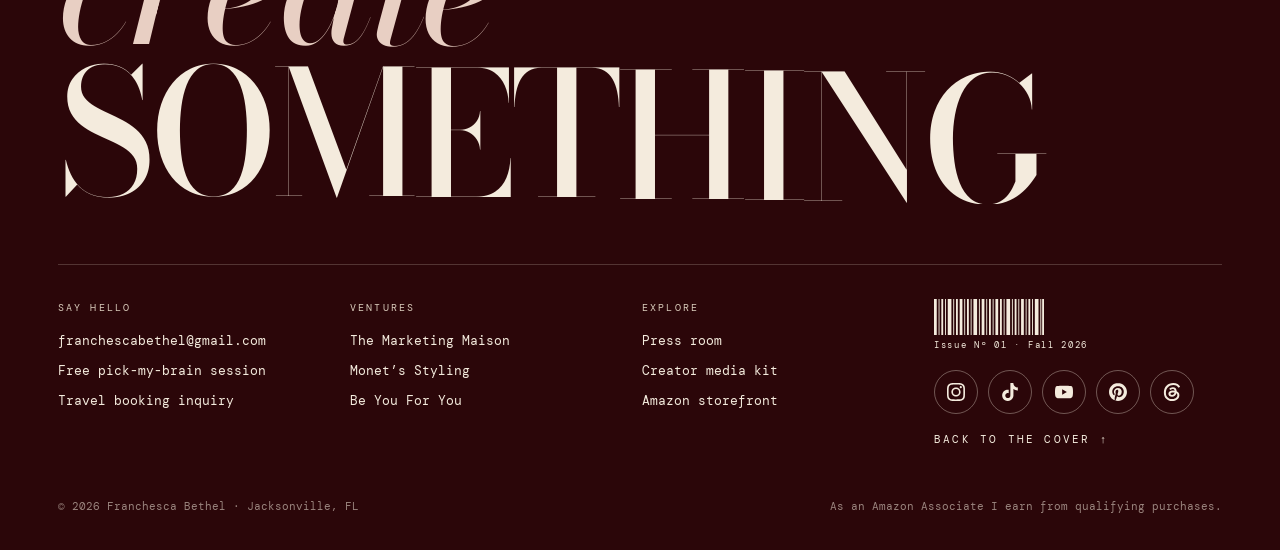
==== commit 7c31e5e7: "New link-preview image for shared links Uses the back-seat portrait as the share image (1200x630) wi" ====
--- a/index.html
+++ b/index.html
@@ -7,7 +7,18 @@
 <meta name="description" content="Jacksonville-based marketing strategist, fashion designer & stylist, community founder and travel advisor. Book a free pick-my-brain session, shop my favorites, and explore The Marketing Maison, Monet's Styling and Be You For You.">
 <meta property="og:title" content="Franchesca Bethel — Issue Nº 01">
 <meta property="og:description" content="Marketing Strategist · Fashion Designer & Stylist · Community Founder · Travel Advisor — Jacksonville, FL">
-<meta property="og:image" content="images/og.jpg">
+<meta property="og:image" content="https://franchescabethel-fb.github.io/franchesca-bethel/images/og.jpg?v=2">
+<meta property="og:image:secure_url" content="https://franchescabethel-fb.github.io/franchesca-bethel/images/og.jpg?v=2">
+<meta property="og:image:type" content="image/jpeg">
+<meta property="og:image:width" content="1200">
+<meta property="og:image:height" content="630">
+<meta property="og:image:alt" content="Franchesca Bethel in the back seat of a car, lowering her sunglasses">
+<meta property="og:url" content="https://franchescabethel-fb.github.io/franchesca-bethel/">
+<meta property="og:site_name" content="Franchesca Bethel">
+<meta name="twitter:title" content="Franchesca Bethel — Issue Nº 01">
+<meta name="twitter:description" content="Marketing Strategist · Fashion Designer & Stylist · Community Founder · Travel Advisor — Jacksonville, FL">
+<meta name="twitter:image" content="https://franchescabethel-fb.github.io/franchesca-bethel/images/og.jpg?v=2">
+<link rel="apple-touch-icon" href="images/apple-touch-icon.png">
 <meta property="og:type" content="website">
 <meta name="twitter:card" content="summary_large_image">
 <meta name="theme-color" content="#4a0d12">
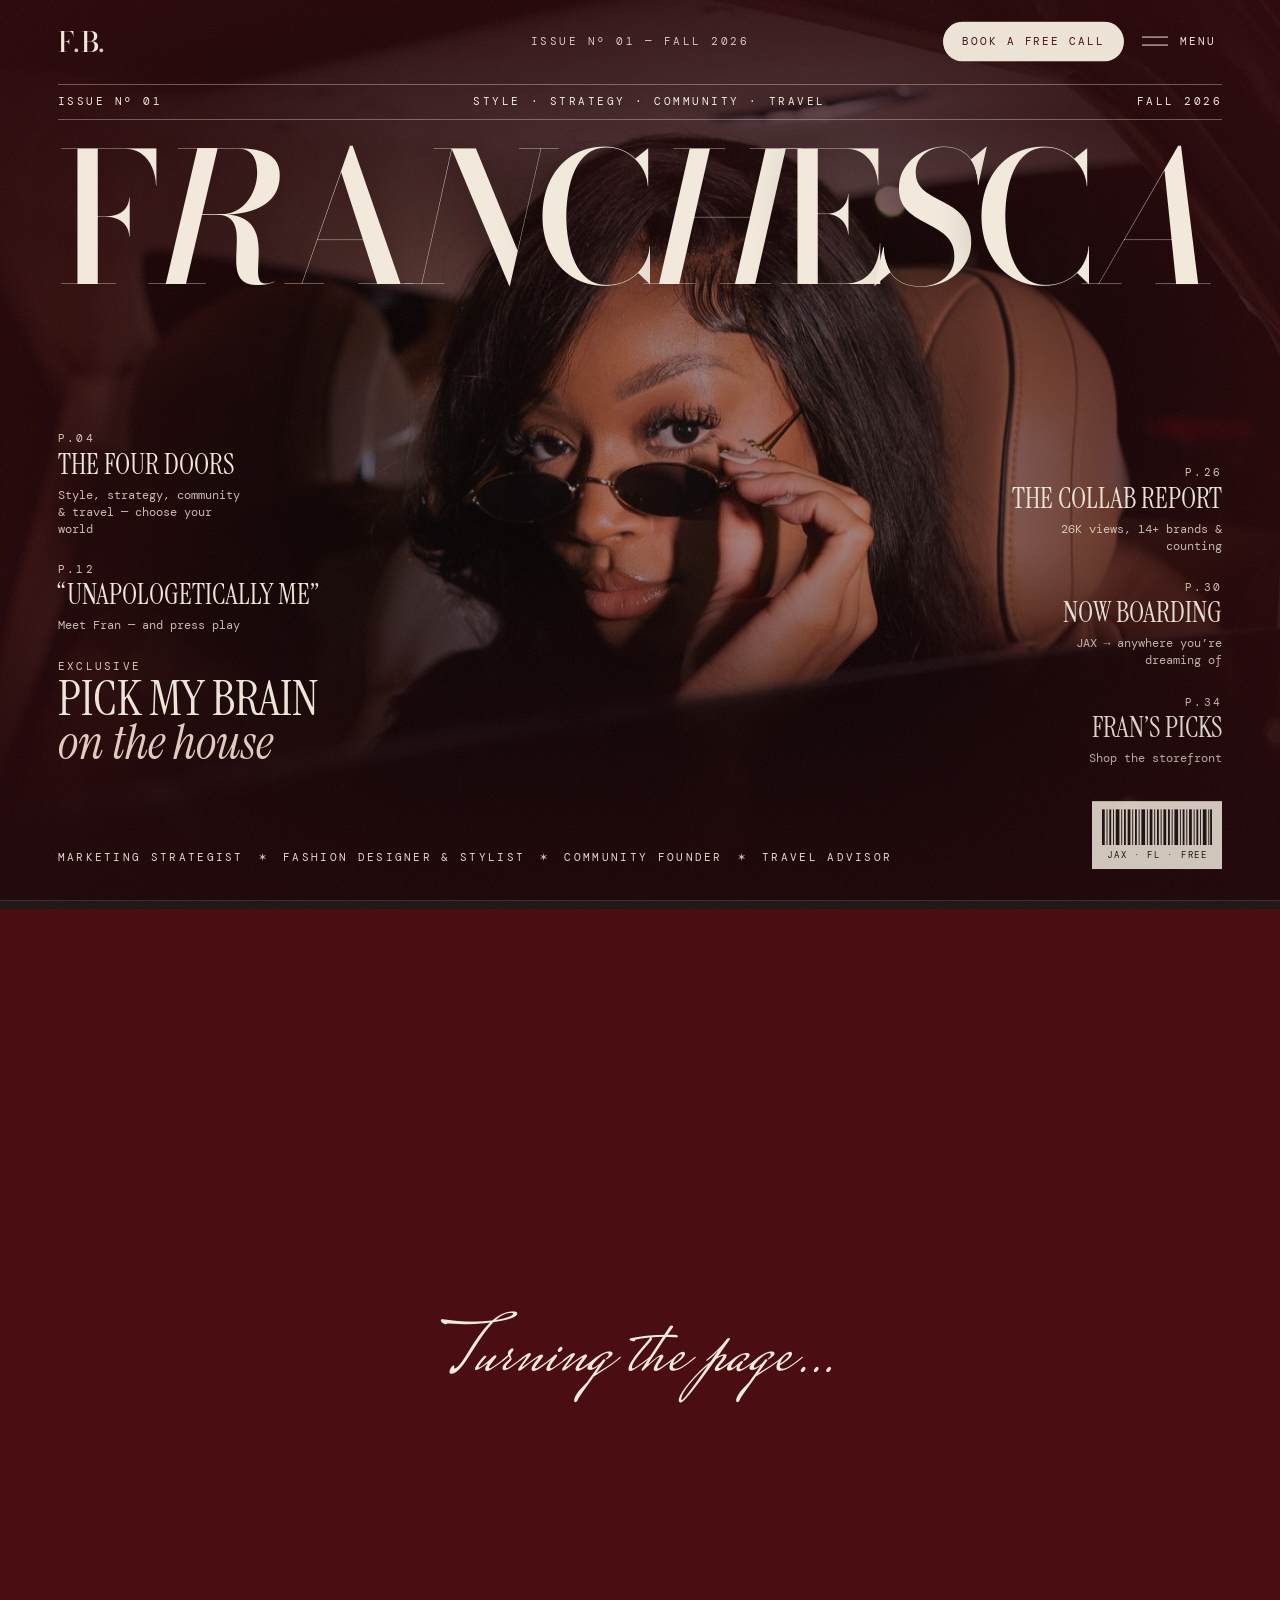
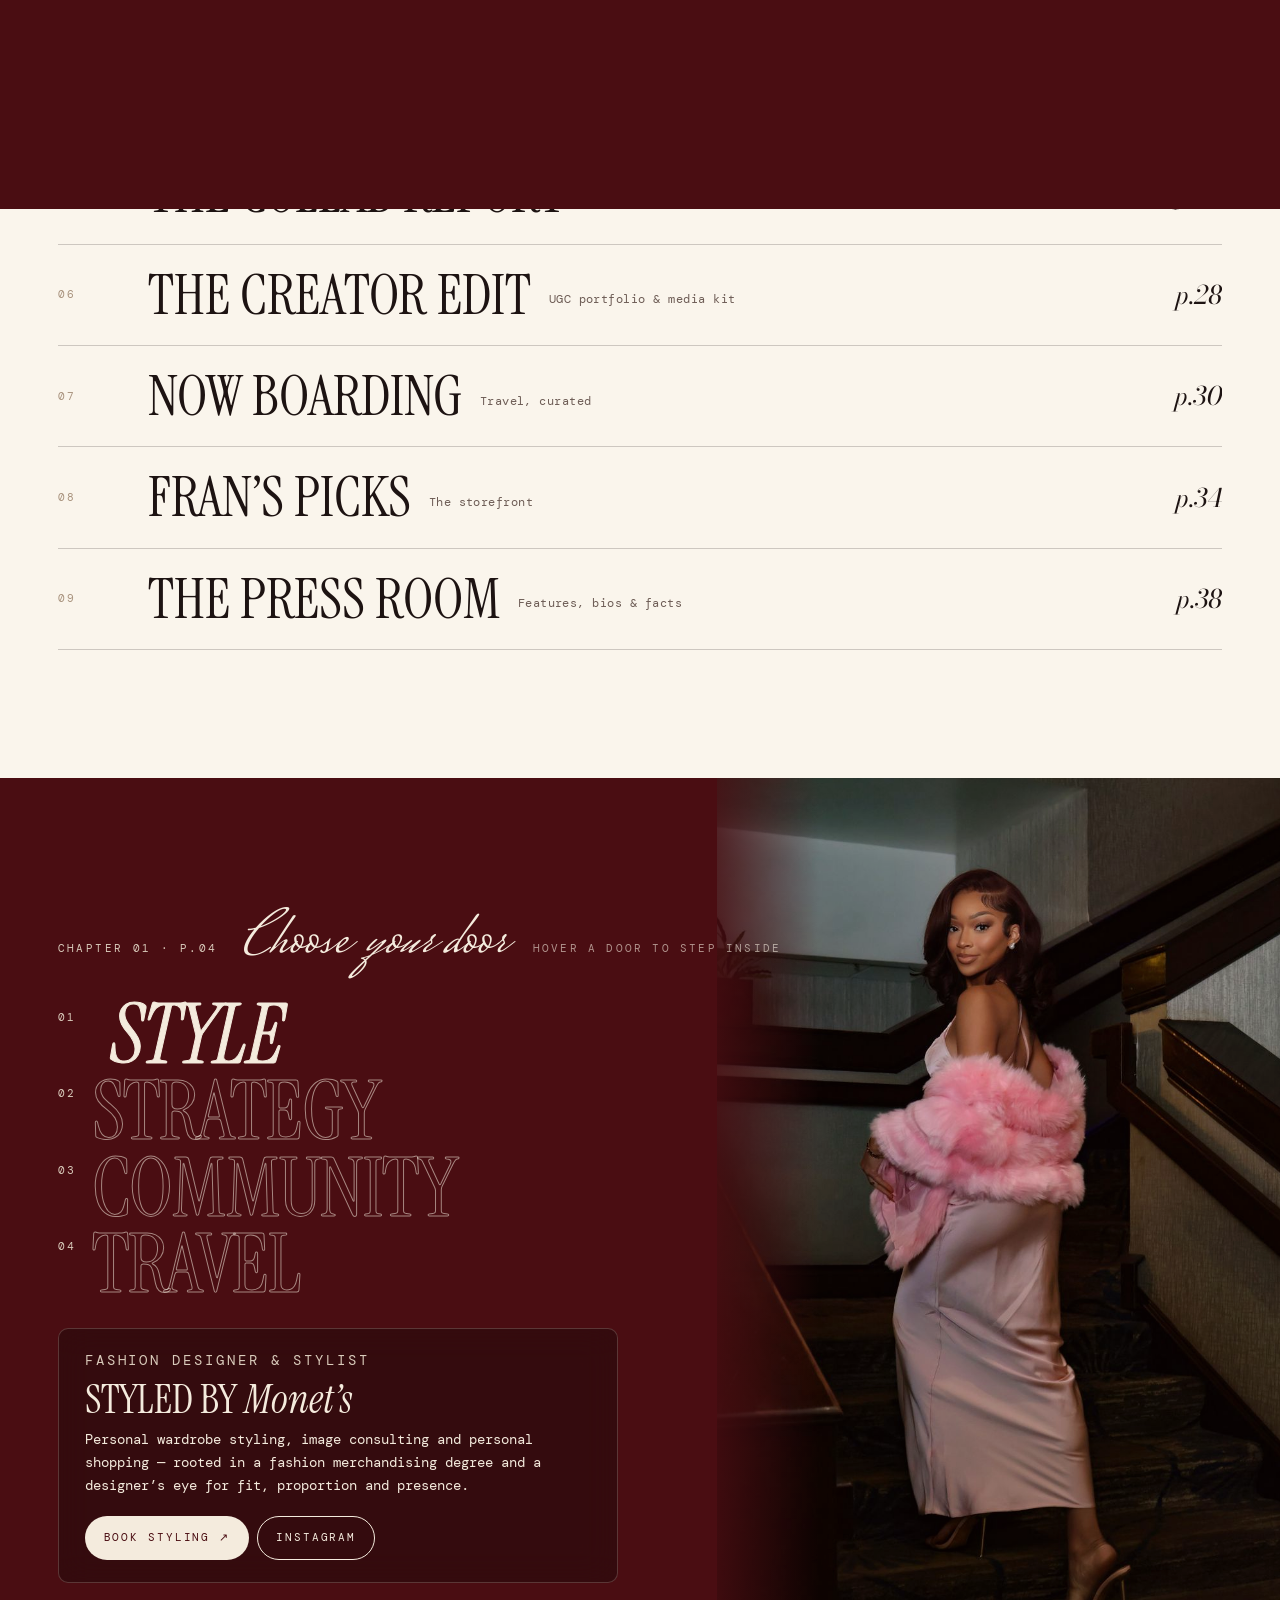
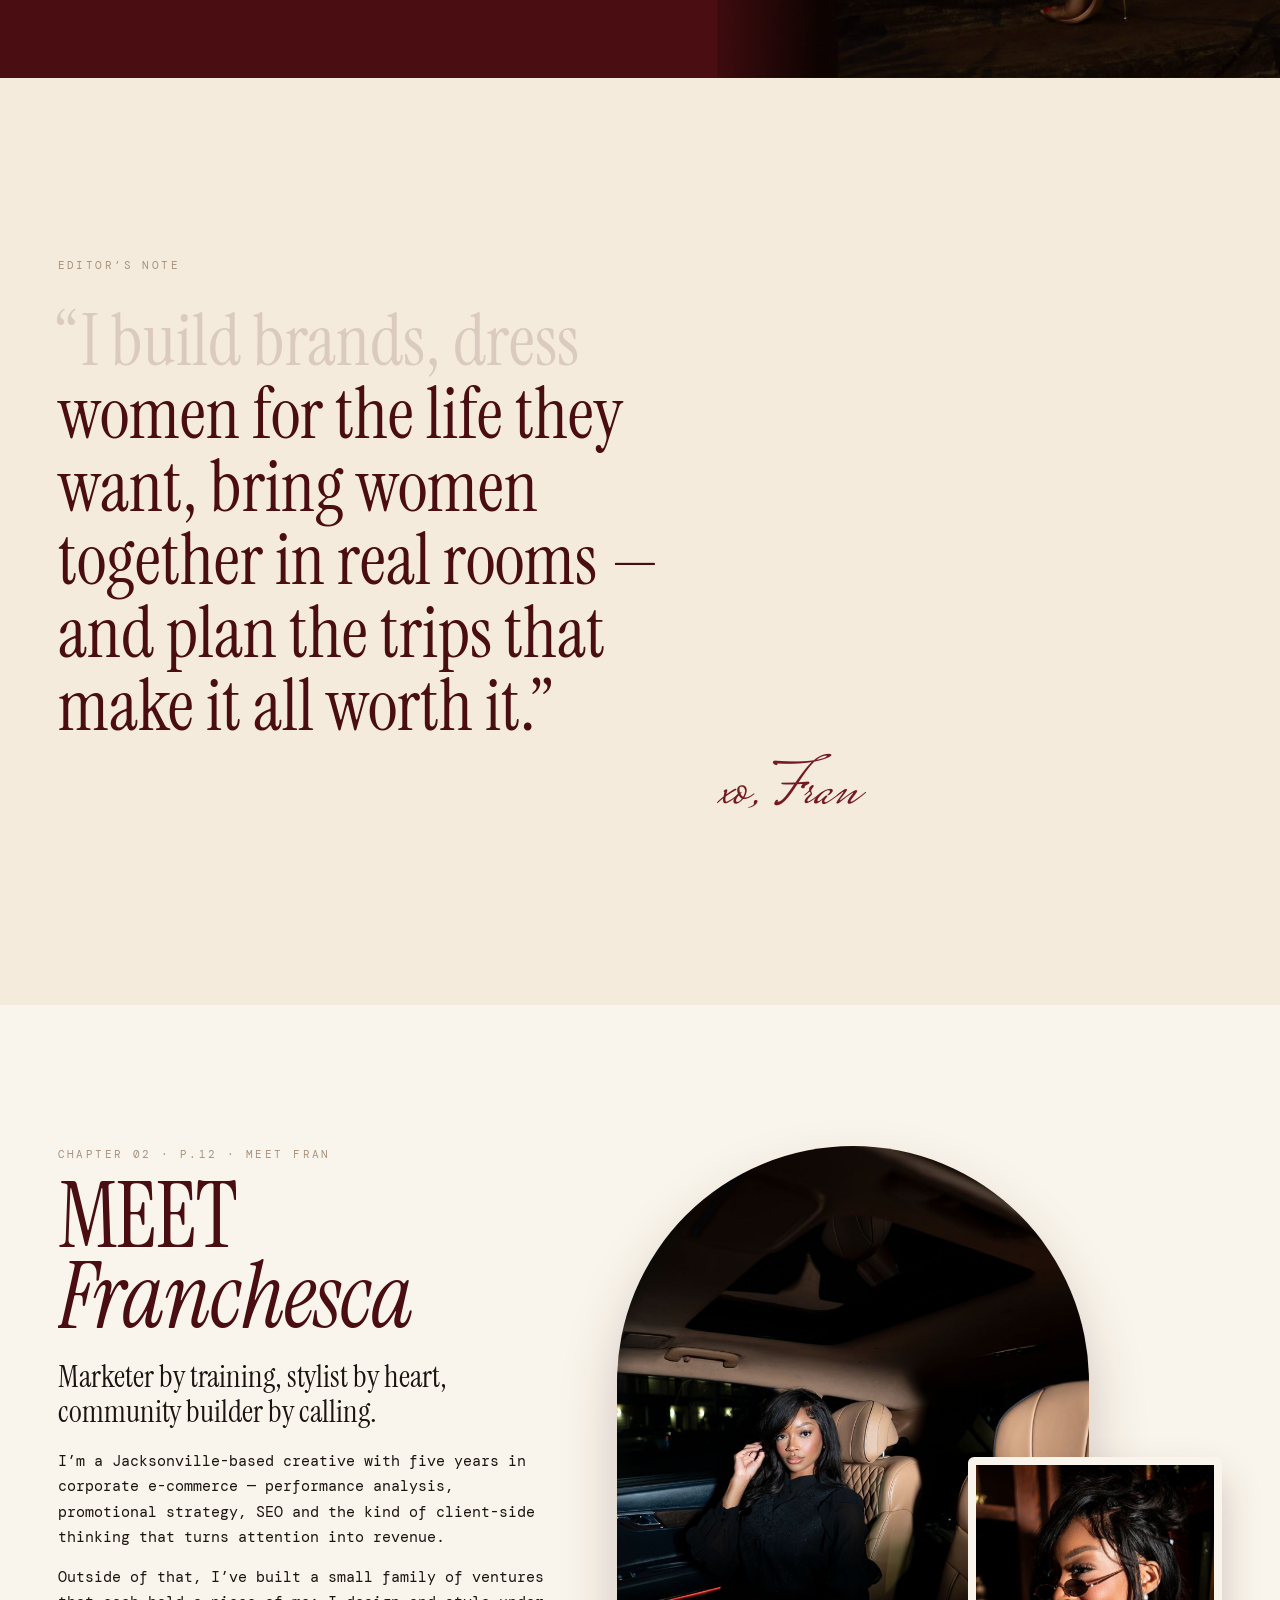
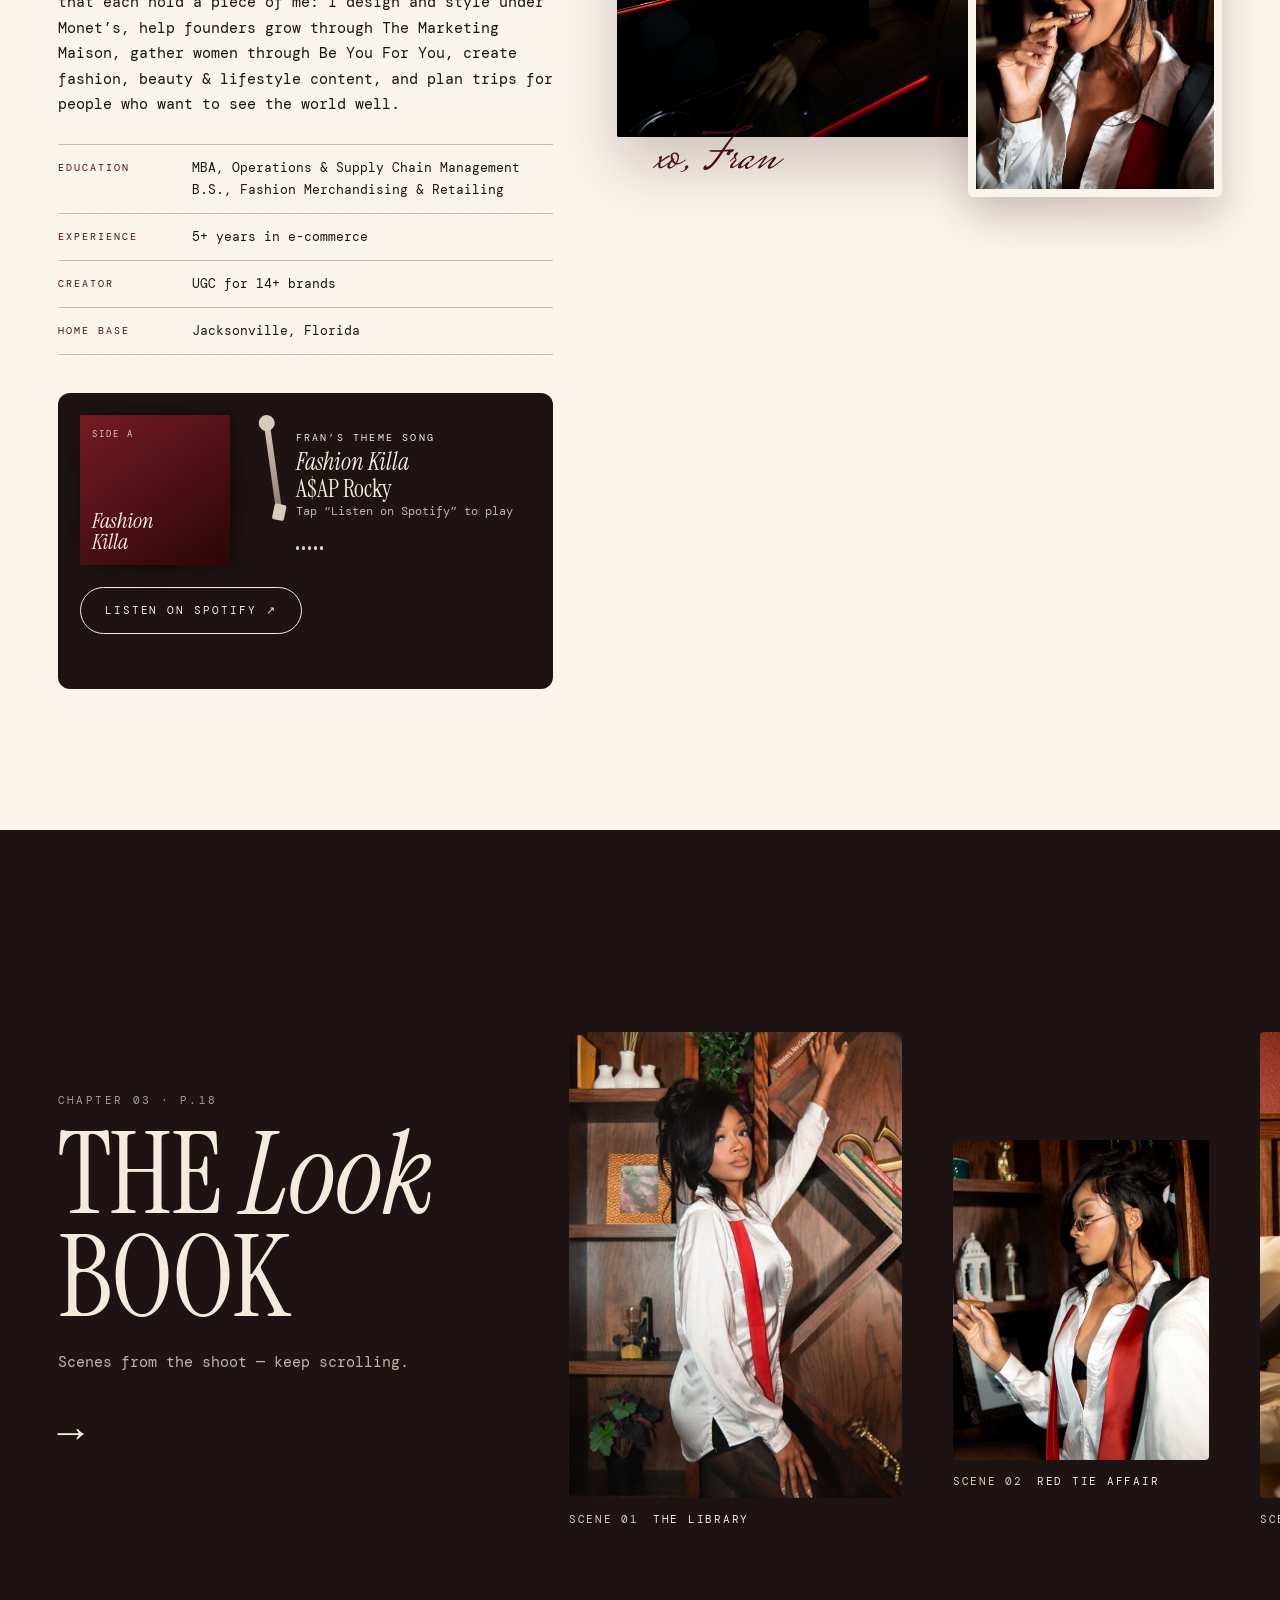
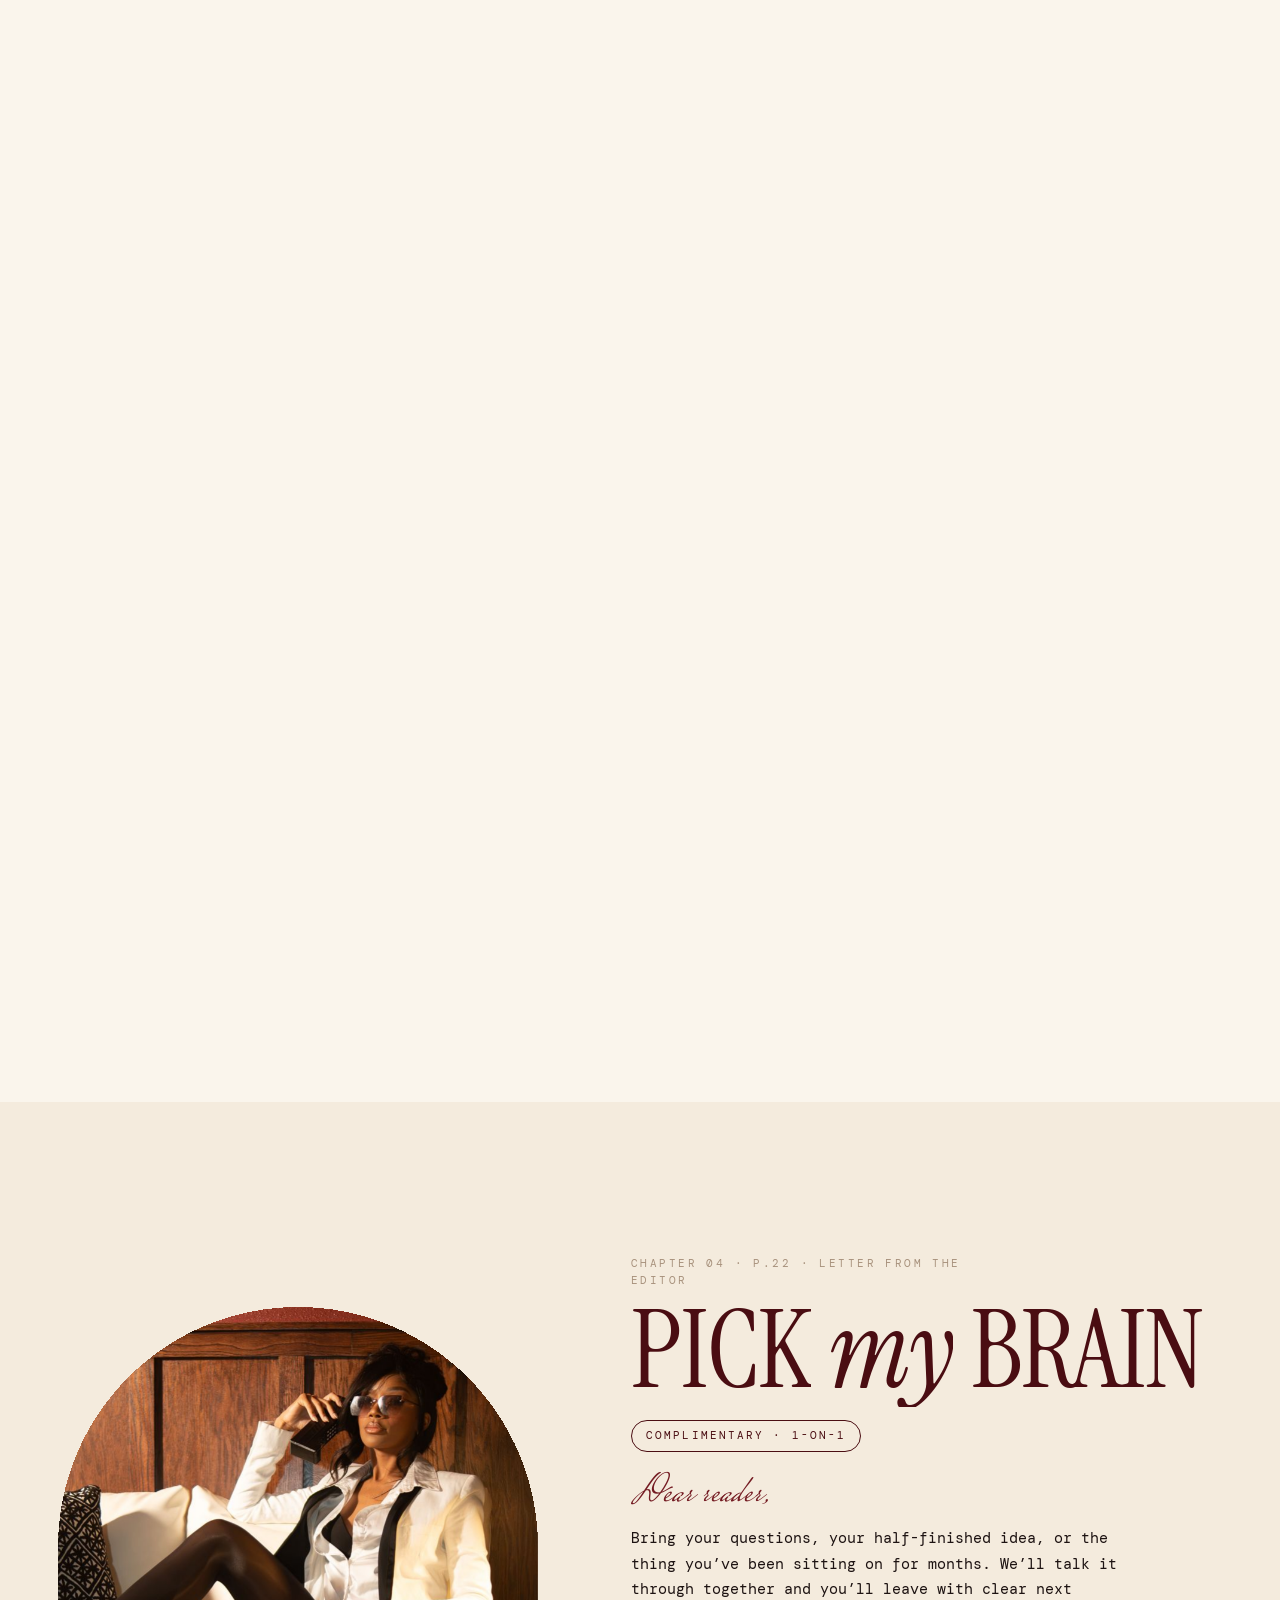
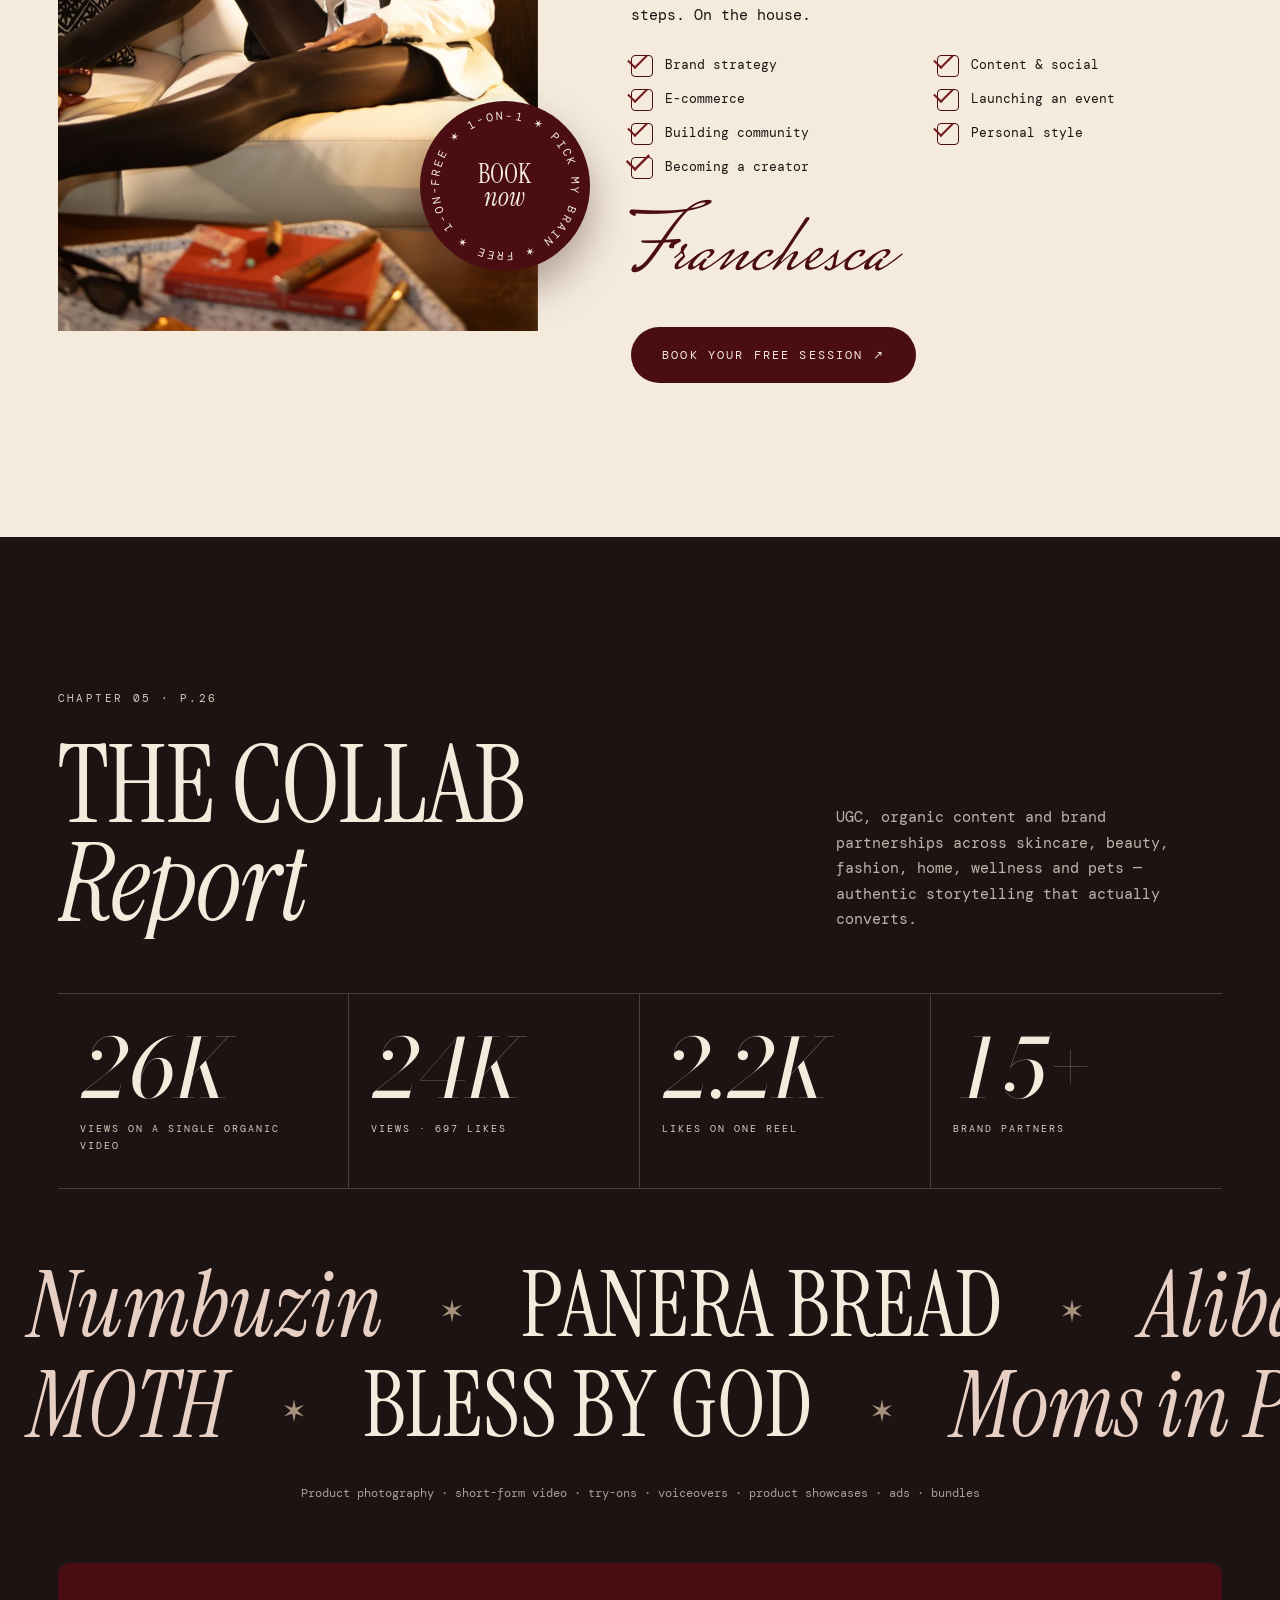
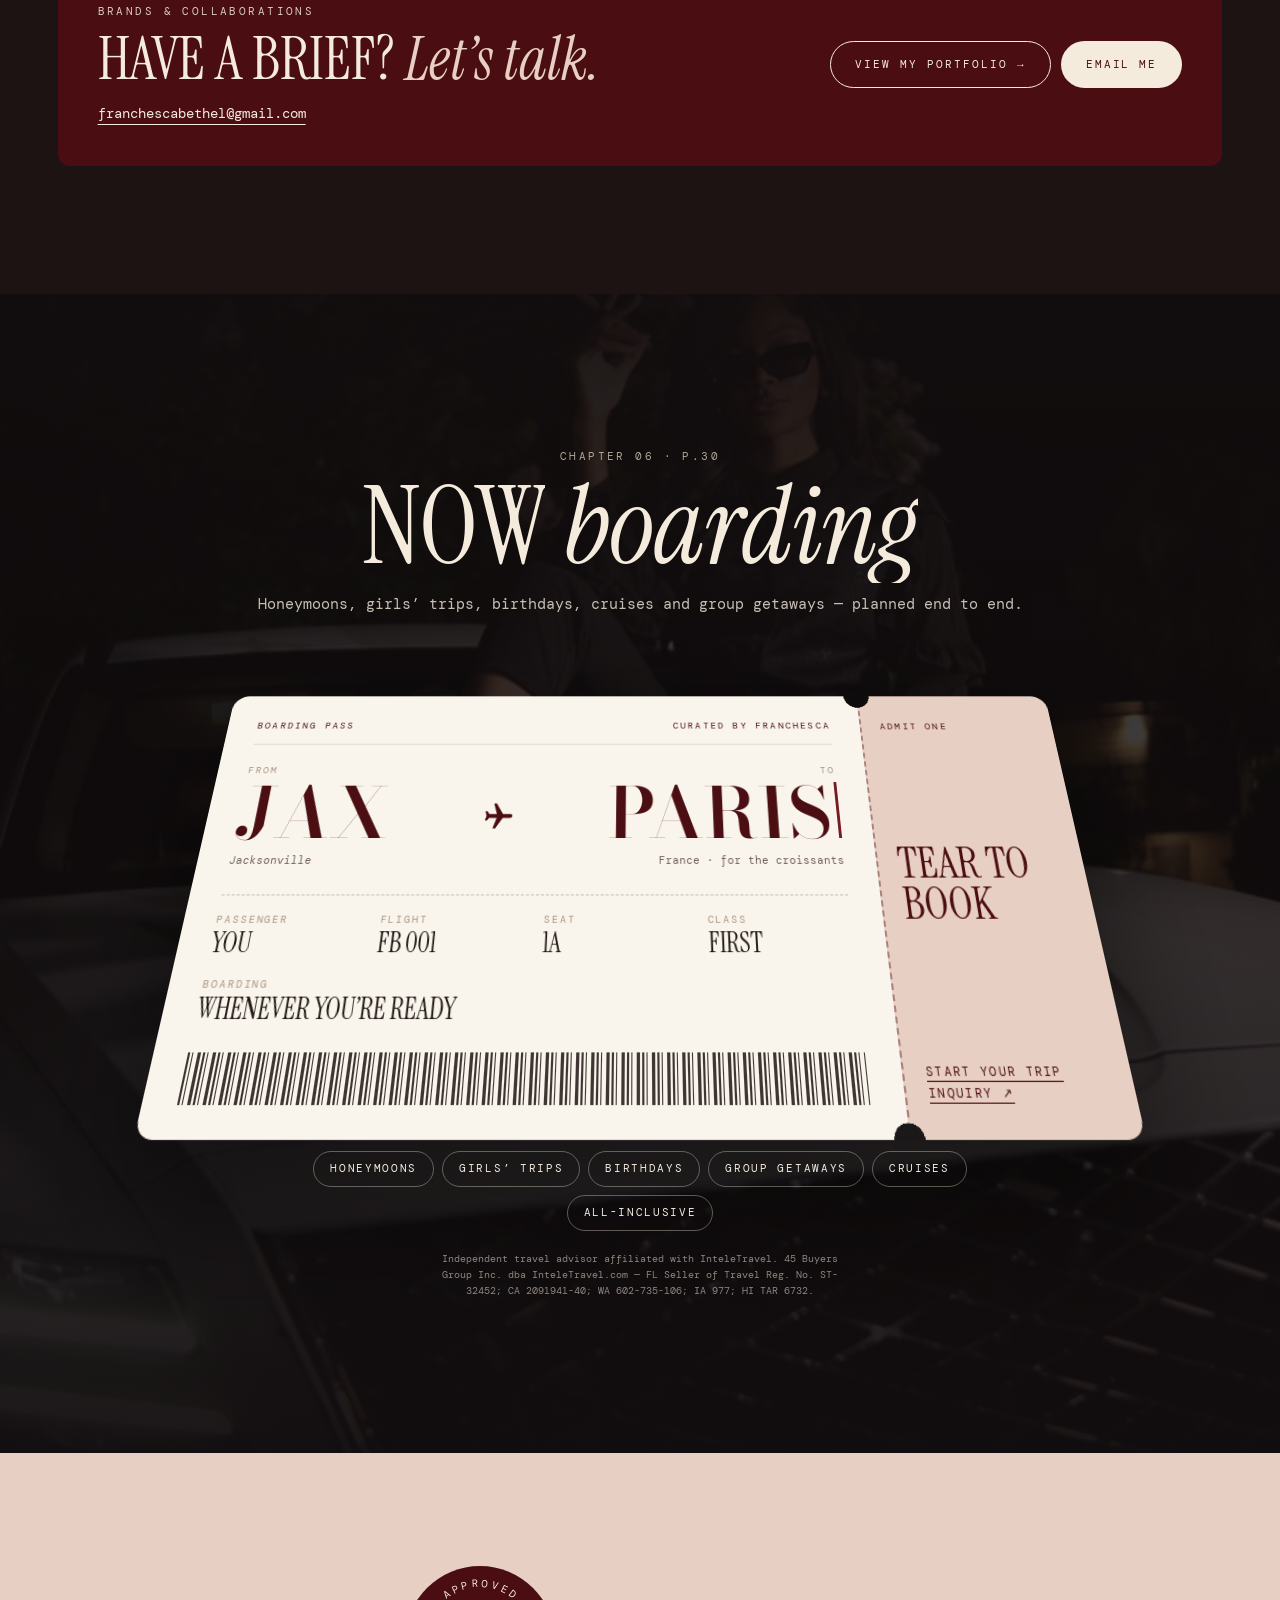
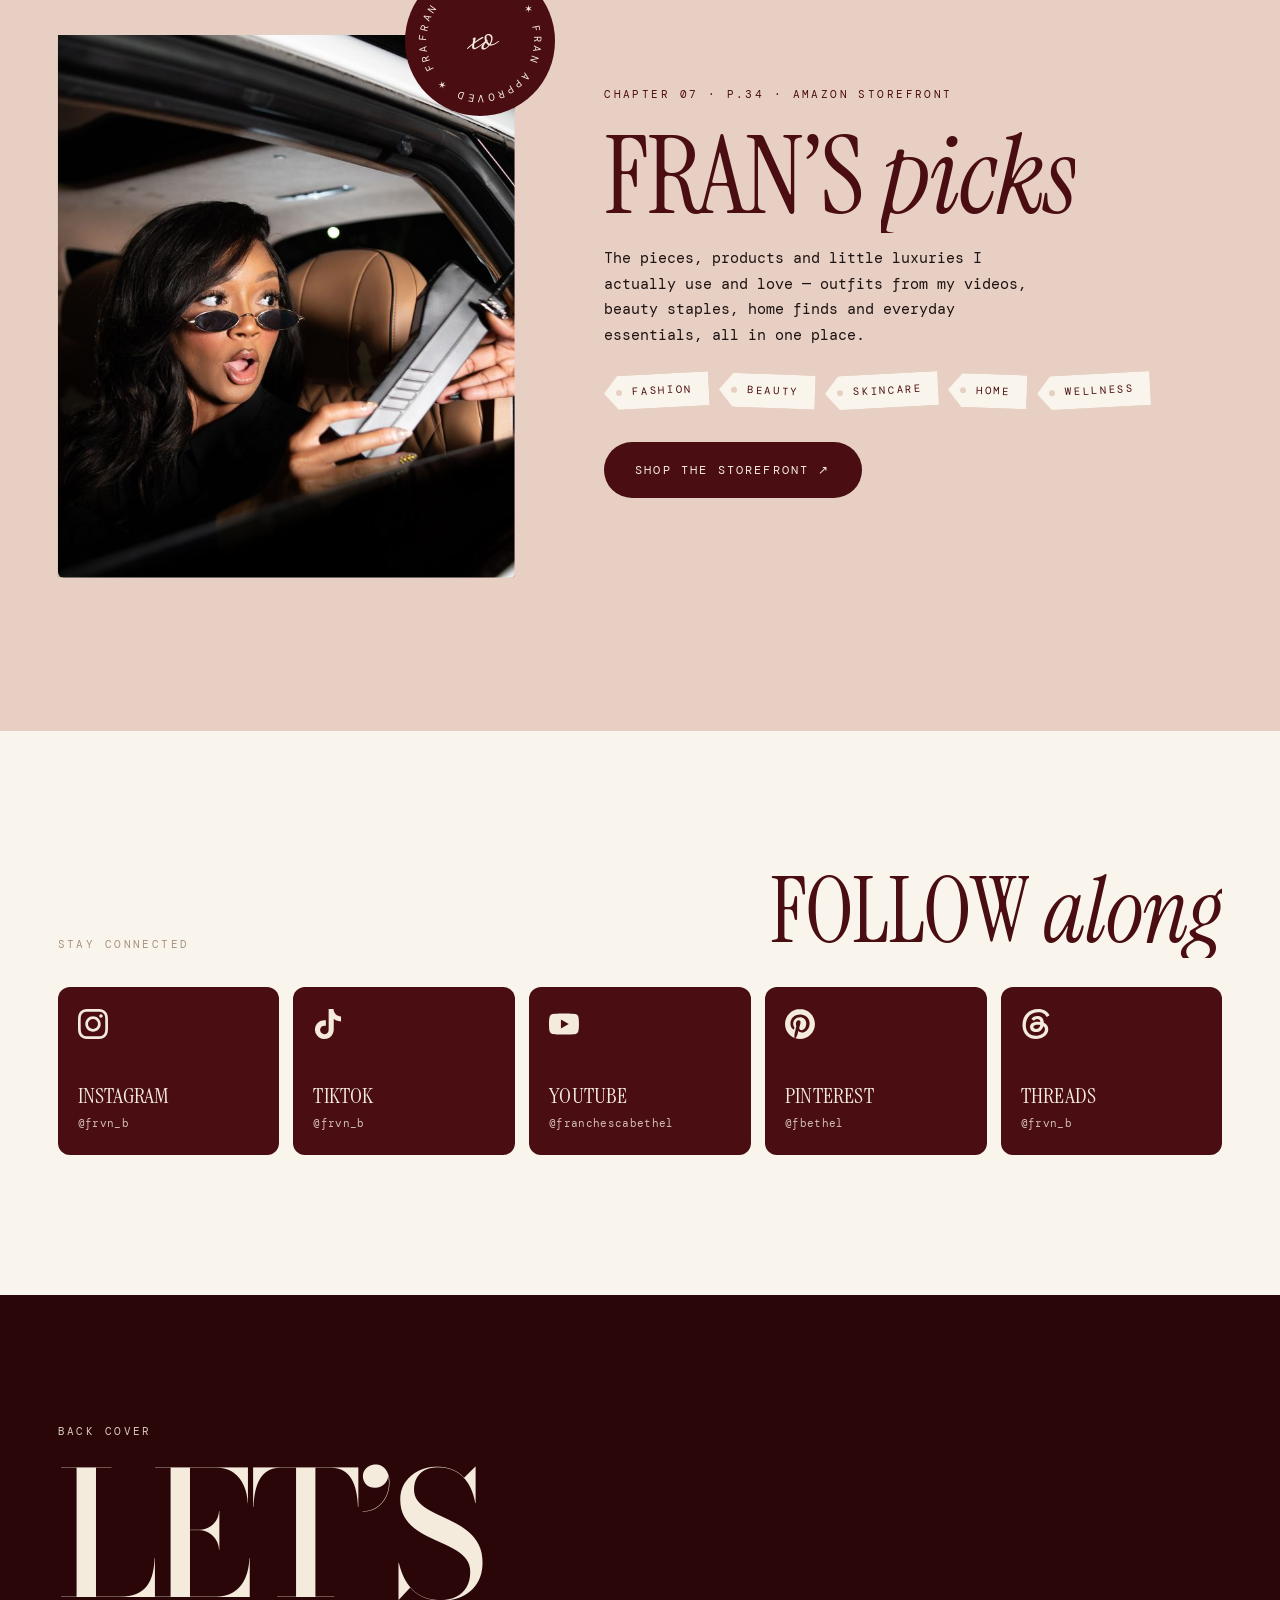
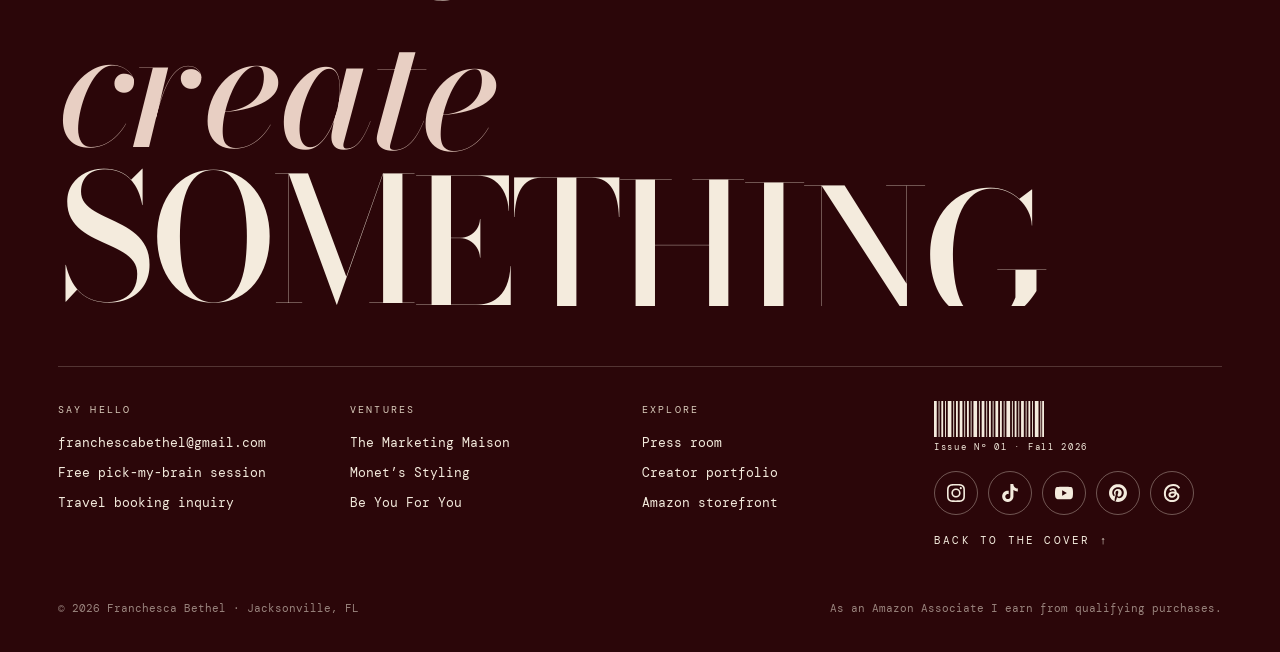
==== commit c9622c1c: "Add The Creator Edit: UGC portfolio + media kit page, replacing Canva/Beacons Co-Authored-By: Claude" ====
--- a/index.html
+++ b/index.html
@@ -66,9 +66,10 @@
       <li><a href="#lookbook" data-img="images/look-3.jpg"><small>03</small>The Look Book</a></li>
       <li><a href="#brain" data-img="images/portrait.jpg"><small>04</small>Pick My Brain</a></li>
       <li><a href="#collab" data-img="images/maison.jpg"><small>05</small>Collabs</a></li>
-      <li><a href="#travel" data-img="images/travel.jpg"><small>06</small>Now Boarding</a></li>
-      <li><a href="#shop" data-img="images/shop.jpg"><small>07</small>Fran's Picks</a></li>
-      <li><a href="press.html" data-img="images/press-hero.jpg"><small>08</small>Press Room</a></li>
+      <li><a href="creator.html" data-img="images/creator.jpg"><small>06</small>The Creator Edit</a></li>
+      <li><a href="#travel" data-img="images/travel.jpg"><small>07</small>Now Boarding</a></li>
+      <li><a href="#shop" data-img="images/shop.jpg"><small>08</small>Fran's Picks</a></li>
+      <li><a href="press.html" data-img="images/press-hero.jpg"><small>09</small>Press Room</a></li>
     </ol>
     <div class="menu-side">
       <div class="menu-img"><img src="images/styling.jpg" alt=""></div>
@@ -151,9 +152,10 @@
         <li><a href="#lookbook" data-img="images/look-3.jpg" data-cursor="Go"><span class="toc-n">03</span><span class="toc-t">The Look Book<i>Scenes from the shoot</i></span><span class="toc-p">p.18</span></a></li>
         <li><a href="#brain" data-img="images/portrait.jpg" data-cursor="Go"><span class="toc-n">04</span><span class="toc-t">Letter from the Editor<i>Pick my brain — free</i></span><span class="toc-p">p.22</span></a></li>
         <li><a href="#collab" data-img="images/maison.jpg" data-cursor="Go"><span class="toc-n">05</span><span class="toc-t">The Collab Report<i>Brands, numbers &amp; briefs</i></span><span class="toc-p">p.26</span></a></li>
-        <li><a href="#travel" data-img="images/travel.jpg" data-cursor="Go"><span class="toc-n">06</span><span class="toc-t">Now Boarding<i>Travel, curated</i></span><span class="toc-p">p.30</span></a></li>
-        <li><a href="#shop" data-img="images/shop.jpg" data-cursor="Go"><span class="toc-n">07</span><span class="toc-t">Fran&rsquo;s Picks<i>The storefront</i></span><span class="toc-p">p.34</span></a></li>
-        <li><a href="press.html" data-img="images/press-hero.jpg" data-cursor="Go"><span class="toc-n">08</span><span class="toc-t">The Press Room<i>Features, bios &amp; facts</i></span><span class="toc-p">p.38</span></a></li>
+        <li><a href="creator.html" data-img="images/creator.jpg" data-cursor="Go"><span class="toc-n">06</span><span class="toc-t">The Creator Edit<i>UGC portfolio &amp; media kit</i></span><span class="toc-p">p.28</span></a></li>
+        <li><a href="#travel" data-img="images/travel.jpg" data-cursor="Go"><span class="toc-n">07</span><span class="toc-t">Now Boarding<i>Travel, curated</i></span><span class="toc-p">p.30</span></a></li>
+        <li><a href="#shop" data-img="images/shop.jpg" data-cursor="Go"><span class="toc-n">08</span><span class="toc-t">Fran&rsquo;s Picks<i>The storefront</i></span><span class="toc-p">p.34</span></a></li>
+        <li><a href="press.html" data-img="images/press-hero.jpg" data-cursor="Go"><span class="toc-n">09</span><span class="toc-t">The Press Room<i>Features, bios &amp; facts</i></span><span class="toc-p">p.38</span></a></li>
       </ol>
     </div>
   </section>
@@ -342,12 +344,12 @@
         <div class="stat"><b data-count="26" data-suffix="K">26K</b><span>views on a single organic video</span></div>
         <div class="stat"><b data-count="24" data-suffix="K">24K</b><span>views · 697 likes</span></div>
         <div class="stat"><b data-count="2.2" data-suffix="K" data-dec="1">2.2K</b><span>likes on one Reel</span></div>
-        <div class="stat"><b data-count="14" data-suffix="+">14+</b><span>brand partners</span></div>
-      </div>
-    </div>
-    <div class="brand-marquee" aria-label="Brands I've worked with: Panera Bread, Alibaba, Yeouth, Good Molecules, ColonBroom, Lull, Bandit Queen, Bless By God, Moms in Power, Bonbuz, Vit, Enum, Just4Kira">
-      <div class="bm-row" aria-hidden="true"><div class="bm-track"><span>Panera Bread</span><span>Alibaba</span><span>Yeouth</span><span>Good Molecules</span><span>ColonBroom</span><span>Lull</span><span>Bandit Queen</span><span>Panera Bread</span><span>Alibaba</span><span>Yeouth</span><span>Good Molecules</span><span>ColonBroom</span><span>Lull</span><span>Bandit Queen</span></div></div>
-      <div class="bm-row rev" aria-hidden="true"><div class="bm-track"><span>Bless By God</span><span>Moms in Power</span><span>Bonbuz</span><span>Vit</span><span>Enum</span><span>Just4Kira</span><span>Bless By God</span><span>Moms in Power</span><span>Bonbuz</span><span>Vit</span><span>Enum</span><span>Just4Kira</span></div></div>
+        <div class="stat"><b data-count="15" data-suffix="+">15+</b><span>brand partners</span></div>
+      </div>
+    </div>
+    <div class="brand-marquee" aria-label="Brands I've worked with: Numbuzin, MOTH, Panera Bread, Alibaba, Yeouth, Good Molecules, ColonBroom, Lull, Bandit Queen, Bless By God, Moms in Power, Bonbuz, Vit, Enum, Just4Kira">
+      <div class="bm-row" aria-hidden="true"><div class="bm-track"><span>Numbuzin</span><span>Panera Bread</span><span>Alibaba</span><span>Yeouth</span><span>Good Molecules</span><span>ColonBroom</span><span>Lull</span><span>Bandit Queen</span><span>Numbuzin</span><span>Panera Bread</span><span>Alibaba</span><span>Yeouth</span><span>Good Molecules</span><span>ColonBroom</span><span>Lull</span><span>Bandit Queen</span></div></div>
+      <div class="bm-row rev" aria-hidden="true"><div class="bm-track"><span>MOTH</span><span>Bless By God</span><span>Moms in Power</span><span>Bonbuz</span><span>Vit</span><span>Enum</span><span>Just4Kira</span><span>MOTH</span><span>Bless By God</span><span>Moms in Power</span><span>Bonbuz</span><span>Vit</span><span>Enum</span><span>Just4Kira</span></div></div>
     </div>
     <div class="wrap">
       <p class="niches">Product photography · short-form video · try-ons · voiceovers · product showcases · ads · bundles</p>
@@ -358,7 +360,7 @@
           <a class="mail" href="mailto:franchescabethel@gmail.com?subject=Collaboration%20Inquiry" data-cursor="Email">franchescabethel@gmail.com</a>
         </div>
         <div class="brief-btns">
-          <a class="pill pill-line magnetic" href="https://unapologeticallyme.my.canva.site/" target="_blank" rel="noopener" data-cursor="Kit">View media kit ↗</a>
+          <a class="pill pill-line magnetic" href="creator.html" data-cursor="View">View my portfolio →</a>
           <a class="pill pill-cream magnetic" href="mailto:franchescabethel@gmail.com?subject=Collaboration%20Inquiry" data-cursor="Email">Email me</a>
         </div>
       </div>
@@ -467,7 +469,7 @@
         <h4>Explore</h4>
         <ul>
           <li><a href="press.html">Press room</a></li>
-          <li><a href="https://unapologeticallyme.my.canva.site/" target="_blank" rel="noopener">Creator media kit</a></li>
+          <li><a href="creator.html">Creator portfolio</a></li>
           <li><a href="https://www.amazon.com/shop/franchescab?ref=ac_inf_tb_vh" target="_blank" rel="noopener">Amazon storefront</a></li>
         </ul>
       </div>
--- a/style.css
+++ b/style.css
@@ -894,3 +894,132 @@
   .js .loader { display: none; }
   .scrub .sw { opacity: 1 !important; }
 }
+
+/* =========================================================
+   CREATOR EDIT (creator.html)
+   ========================================================= */
+.creator-hero h1 { font-size: clamp(68px, 11.5vw, 190px); }
+.hero-btns { display: flex; flex-wrap: wrap; gap: 10px; padding-bottom: 70px; }
+.creator-hero .ph-img img { object-position: 50% 30%; }
+
+.c-h2 { font-family: var(--serif); font-weight: 400; font-size: clamp(48px, 6vw, 84px); line-height: .9; text-transform: uppercase; color: var(--wine); }
+.c-h2 em { text-transform: none; }
+
+/* about */
+.c-about { background: var(--paper); padding: clamp(90px, 11vw, 140px) 0; }
+.c-about-grid { display: grid; grid-template-columns: minmax(0, .8fr) minmax(0, 1.2fr); gap: clamp(36px, 6vw, 90px); align-items: center; }
+.c-about-img { position: relative; }
+.c-about-img img { width: 100%; aspect-ratio: 4/5; object-fit: cover; object-position: 40% 30%; border-radius: 999px 999px 12px 12px; }
+.c-tag { position: absolute; left: 50%; bottom: 18px; translate: -50% 0; white-space: nowrap; background: var(--cream); color: var(--wine); font-size: 10px; letter-spacing: .2em; text-transform: uppercase; padding: 8px 16px; border-radius: 999px; }
+.c-about-copy .script-note { color: var(--blood); margin-bottom: -6px; }
+.c-about-copy .display { color: var(--wine); font-size: clamp(52px, 7vw, 110px); margin-bottom: 26px; }
+.c-lede { font-family: var(--serif); font-size: clamp(22px, 2.2vw, 30px); line-height: 1.2; color: var(--ink); margin-bottom: 16px; }
+.c-about-copy > p:not(.script-note):not(.c-lede) { font-size: 14px; color: var(--muted); max-width: 58ch; }
+.c-facts { display: grid; grid-template-columns: repeat(4, minmax(0, 1fr)); margin-top: 34px; border-top: 1px solid var(--taupe-soft); }
+.c-facts li { padding: 18px 14px 4px 0; }
+.c-facts b { display: block; font-family: var(--didone); font-style: italic; font-weight: 400; font-size: clamp(34px, 3.4vw, 50px); line-height: 1; color: var(--wine); }
+.c-facts span { display: block; margin-top: 8px; font-size: 10px; letter-spacing: .16em; text-transform: uppercase; color: var(--muted); line-height: 1.5; }
+
+/* niches + why */
+.c-niches { background: var(--cream); padding: clamp(90px, 11vw, 140px) 0; }
+.c-niches-grid { display: grid; grid-template-columns: minmax(0, 1.1fr) minmax(0, .9fr); gap: clamp(40px, 6vw, 90px); align-items: center; }
+.c-niches .eyebrow { color: var(--blood); margin-bottom: 14px; }
+.niche-words li { font-family: var(--didone); font-weight: 400; text-transform: uppercase; font-size: clamp(46px, 7.4vw, 112px); line-height: .92; letter-spacing: -.02em; color: transparent; -webkit-text-stroke: 1.2px var(--wine); }
+.niche-words li:nth-child(odd) { color: var(--wine); -webkit-text-stroke: 0; font-style: italic; text-transform: none; }
+.why .c-h2 { margin-bottom: 20px; }
+.why ol { border-top: 1px solid var(--taupe-soft); }
+.why li { display: grid; grid-template-columns: 110px 1fr; gap: 18px; align-items: baseline; padding: 18px 0; border-bottom: 1px solid var(--taupe-soft); }
+.why b { font-family: var(--didone); font-style: italic; font-weight: 400; font-size: 44px; line-height: 1; color: var(--blood); }
+.why span { font-size: 13.5px; }
+
+/* reels */
+.c-reels { background: var(--paper); padding: clamp(90px, 11vw, 140px) 0; }
+.reel-grid { display: grid; grid-template-columns: repeat(3, minmax(0, 1fr)); gap: 22px; }
+.reel-media { position: relative; aspect-ratio: 9/16; overflow: hidden; border-radius: 14px; background: var(--ink); }
+.reel-media img, .reel-media video { position: absolute; inset: 0; width: 100%; height: 100%; object-fit: cover; }
+.reel figcaption, .shot figcaption { margin-top: 12px; font-size: 10.5px; letter-spacing: .18em; text-transform: uppercase; color: var(--muted); }
+.reel figcaption b { color: var(--wine); font-weight: 500; }
+
+/* photos */
+.c-photos { background: var(--cream); padding: clamp(90px, 11vw, 140px) 0; }
+.shot-grid { display: grid; grid-template-columns: repeat(3, minmax(0, 1fr)); gap: 22px; }
+.shot img { width: 100%; aspect-ratio: 4/5; object-fit: cover; border-radius: 12px; }
+
+/* brands */
+.c-brands { background: var(--wine); color: var(--cream); padding: clamp(80px, 10vw, 120px) 0; text-align: center; }
+.c-brands .eyebrow { color: var(--taupe-soft); margin-bottom: 30px; }
+.brand-wall { display: flex; flex-wrap: wrap; justify-content: center; gap: 6px 0; max-width: 1100px; margin: 0 auto; }
+.brand-wall li { font-family: var(--serif); text-transform: uppercase; font-size: clamp(30px, 4.2vw, 62px); line-height: 1.1; white-space: nowrap; }
+.brand-wall li:nth-child(odd) { font-style: italic; text-transform: none; color: var(--blush); }
+.brand-wall li:not(:last-child)::after { content: "✶"; font-size: .32em; vertical-align: middle; margin: 0 .7em; color: var(--taupe); font-style: normal; }
+
+/* results */
+.c-results { background: var(--ink); color: var(--cream); padding: clamp(90px, 11vw, 140px) 0; }
+.c-results .section-head .display { color: var(--cream); }
+.c-results .section-head .display em { color: var(--blush); }
+.c-results .section-head p { color: rgba(244,235,221,.7); }
+.an-wrap { margin-top: 50px; overflow-x: auto; }
+.an-table { width: 100%; border-collapse: collapse; font-variant-numeric: tabular-nums; min-width: 520px; }
+.an-table th, .an-table td { padding: 14px 12px; text-align: right; border-bottom: 1px solid rgba(244,235,221,.16); }
+.an-table thead th { font-size: 10px; letter-spacing: .2em; text-transform: uppercase; font-weight: 400; color: var(--taupe-soft); }
+.an-table th:first-child { text-align: left; }
+.an-table tbody th { font-family: var(--didone); font-style: italic; font-weight: 400; color: var(--taupe); font-size: 18px; }
+.an-table tbody td { font-size: 15px; }
+.an-table tbody td:nth-child(2) { font-family: var(--didone); font-size: 22px; color: var(--blush); }
+
+/* audience */
+.c-audience { background: var(--paper); padding: clamp(90px, 11vw, 140px) 0; }
+.aud-grid { display: grid; grid-template-columns: repeat(3, minmax(0, 1fr)); gap: 18px; }
+.aud-card { background: var(--cream); border: 1px solid var(--taupe-soft); border-radius: 12px; padding: 28px; }
+.aud-card .eyebrow { color: var(--blood); margin-bottom: 14px; }
+.aud-big { font-family: var(--didone); font-style: italic; font-size: clamp(60px, 6vw, 88px); line-height: 1; color: var(--wine); }
+.aud-big small { font-size: .45em; }
+.aud-sub { font-size: 11px; letter-spacing: .18em; text-transform: uppercase; color: var(--muted); margin: 6px 0 18px; }
+.bar { height: 10px; border-radius: 999px; background: var(--taupe-soft); overflow: hidden; }
+.bar i { display: block; height: 100%; background: var(--wine); border-radius: 999px; }
+.aud-key { display: flex; justify-content: space-between; margin-top: 10px; font-size: 11px; color: var(--muted); }
+.ages li { display: grid; grid-template-columns: 52px 1fr 52px; gap: 10px; align-items: center; padding: 9px 0; font-size: 12px; }
+.ages i { display: block; height: 10px; border-radius: 999px; background: var(--taupe-soft); position: relative; overflow: hidden; }
+.ages i::after { content: ""; position: absolute; inset: 0 auto 0 0; width: calc(var(--v) / 33.8 * 100%); background: var(--taupe); border-radius: 999px; }
+.ages li.top i::after { background: var(--wine); }
+.ages li.top b, .ages li.top span { color: var(--wine); font-weight: 500; }
+.ages b { text-align: right; font-weight: 400; }
+.aud-line { font-size: 13px; padding: 10px 0; border-top: 1px solid var(--taupe-soft); }
+.aud-line b { font-family: var(--didone); font-style: italic; font-weight: 400; font-size: 22px; color: var(--wine); margin-right: 4px; }
+.aud-note { margin-top: 16px; font-size: 10.5px; letter-spacing: .14em; text-transform: uppercase; color: var(--taupe); }
+
+/* services */
+.c-services { background: var(--cream); padding: clamp(90px, 11vw, 140px) 0; }
+.svc-grid { display: grid; grid-template-columns: repeat(3, minmax(0, 1fr)); gap: 18px; }
+.svc { display: flex; flex-direction: column; background: var(--wine); color: var(--cream); border-radius: 12px; padding: 32px; }
+.svc:nth-child(2) { background: var(--ink); }
+.svc .num { font-family: var(--didone); font-style: italic; font-size: 46px; line-height: 1; color: var(--blush); }
+.svc h3 { font-family: var(--serif); font-weight: 400; font-size: clamp(38px, 3.6vw, 52px); line-height: 1; text-transform: uppercase; margin: 18px 0 4px; }
+.svc-sub { font-size: 10.5px; letter-spacing: .2em; text-transform: uppercase; color: var(--taupe-soft); margin-bottom: 20px; }
+.svc ul { margin-bottom: 28px; }
+.svc li { font-size: 13px; padding: 10px 0; border-top: 1px solid rgba(244,235,221,.18); }
+.svc .pill { margin-top: auto; align-self: flex-start; }
+
+.c-social { display: flex; justify-content: center; gap: 10px; margin-top: 34px; }
+
+@media (max-width: 900px) {
+  .hero-btns { padding-bottom: 24px; }
+  .c-about-grid, .c-niches-grid { grid-template-columns: 1fr; }
+  .c-about-img { max-width: 420px; }
+  .c-facts { grid-template-columns: repeat(2, minmax(0, 1fr)); }
+  .reel-grid, .shot-grid { grid-template-columns: repeat(2, minmax(0, 1fr)); gap: 14px; }
+  .aud-grid, .svc-grid { grid-template-columns: 1fr; }
+}
+@media (max-width: 520px) {
+  .why li { grid-template-columns: 84px 1fr; }
+  .why b { font-size: 36px; }
+  .niche-words li { font-size: clamp(40px, 14vw, 64px); }
+}
+.press-contact .c-social { margin: 34px auto 0; }
+@media (max-width: 600px) {
+  .an-table { min-width: 0; }
+  .an-table th, .an-table td { padding: 12px 4px; }
+  .an-table thead th { font-size: 8px; letter-spacing: .1em; }
+  .an-table tbody td { font-size: 12px; }
+  .an-table tbody td:nth-child(2) { font-size: 17px; }
+}
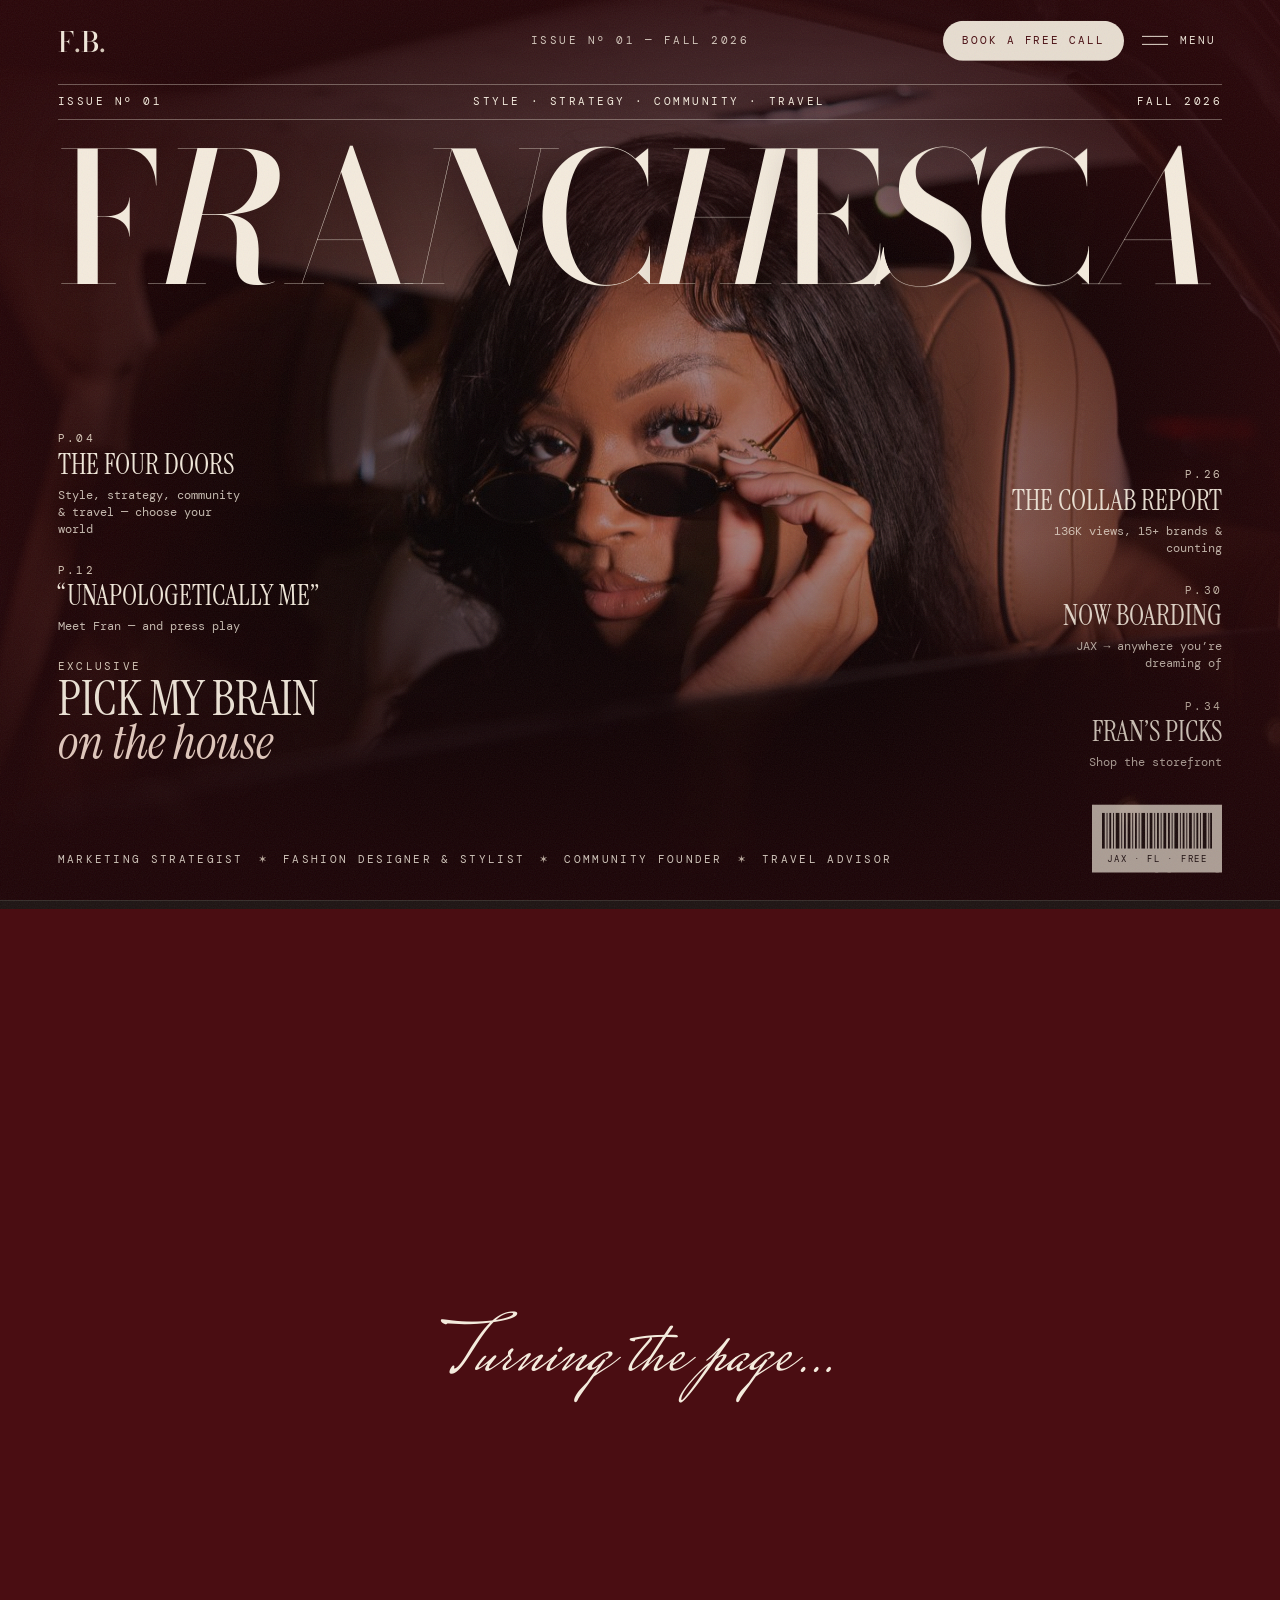
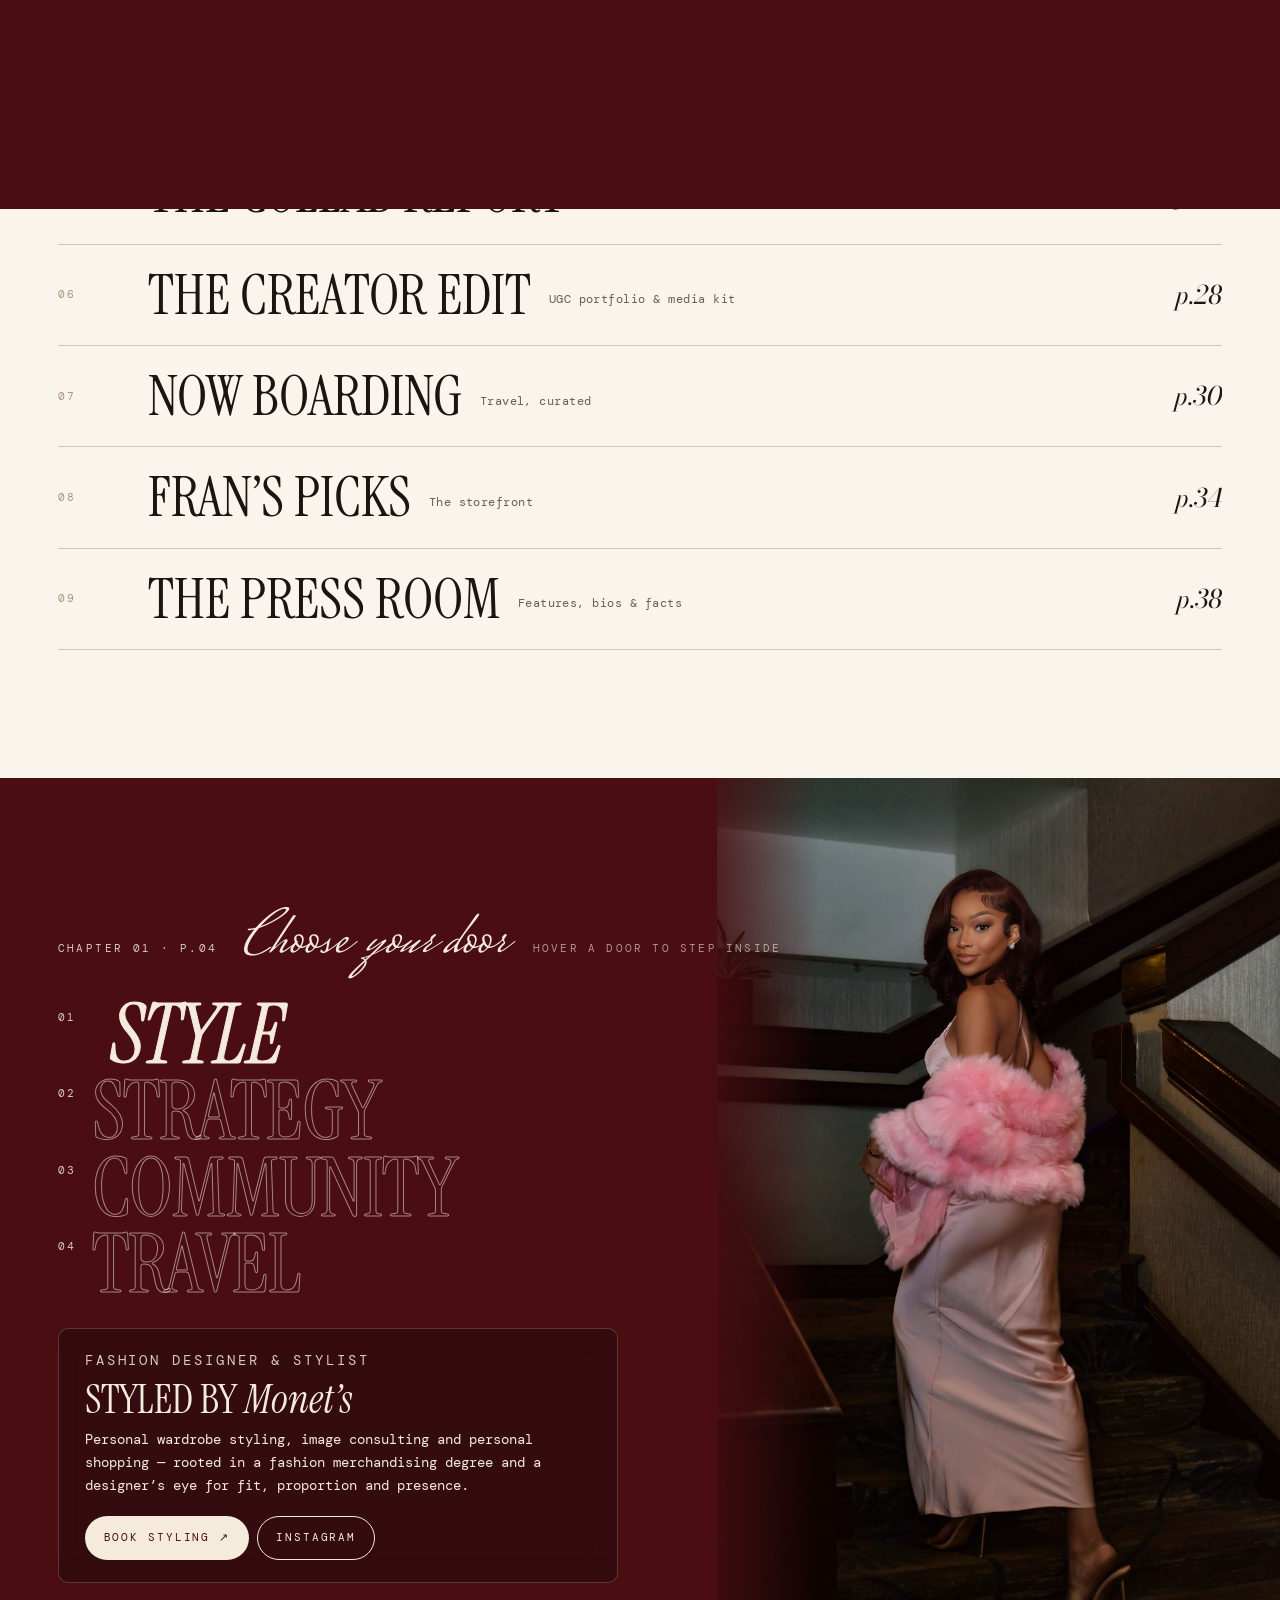
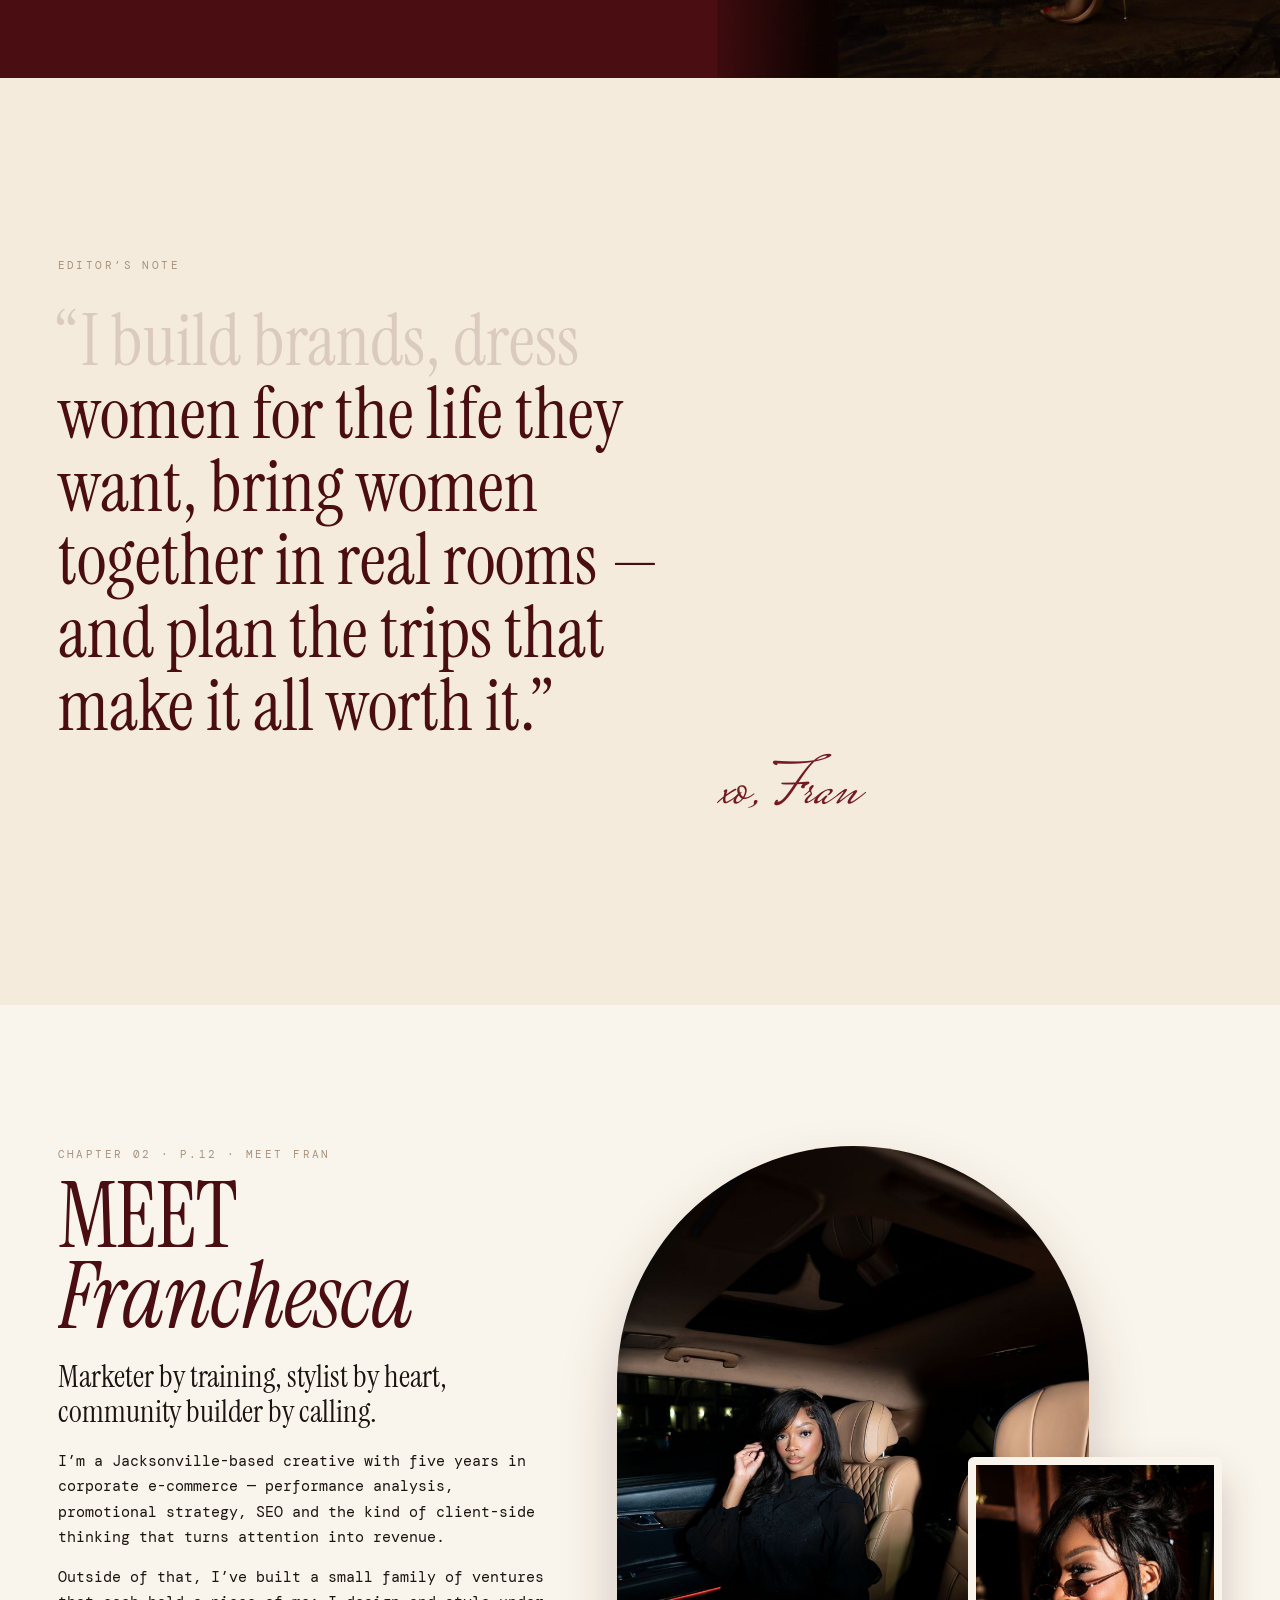
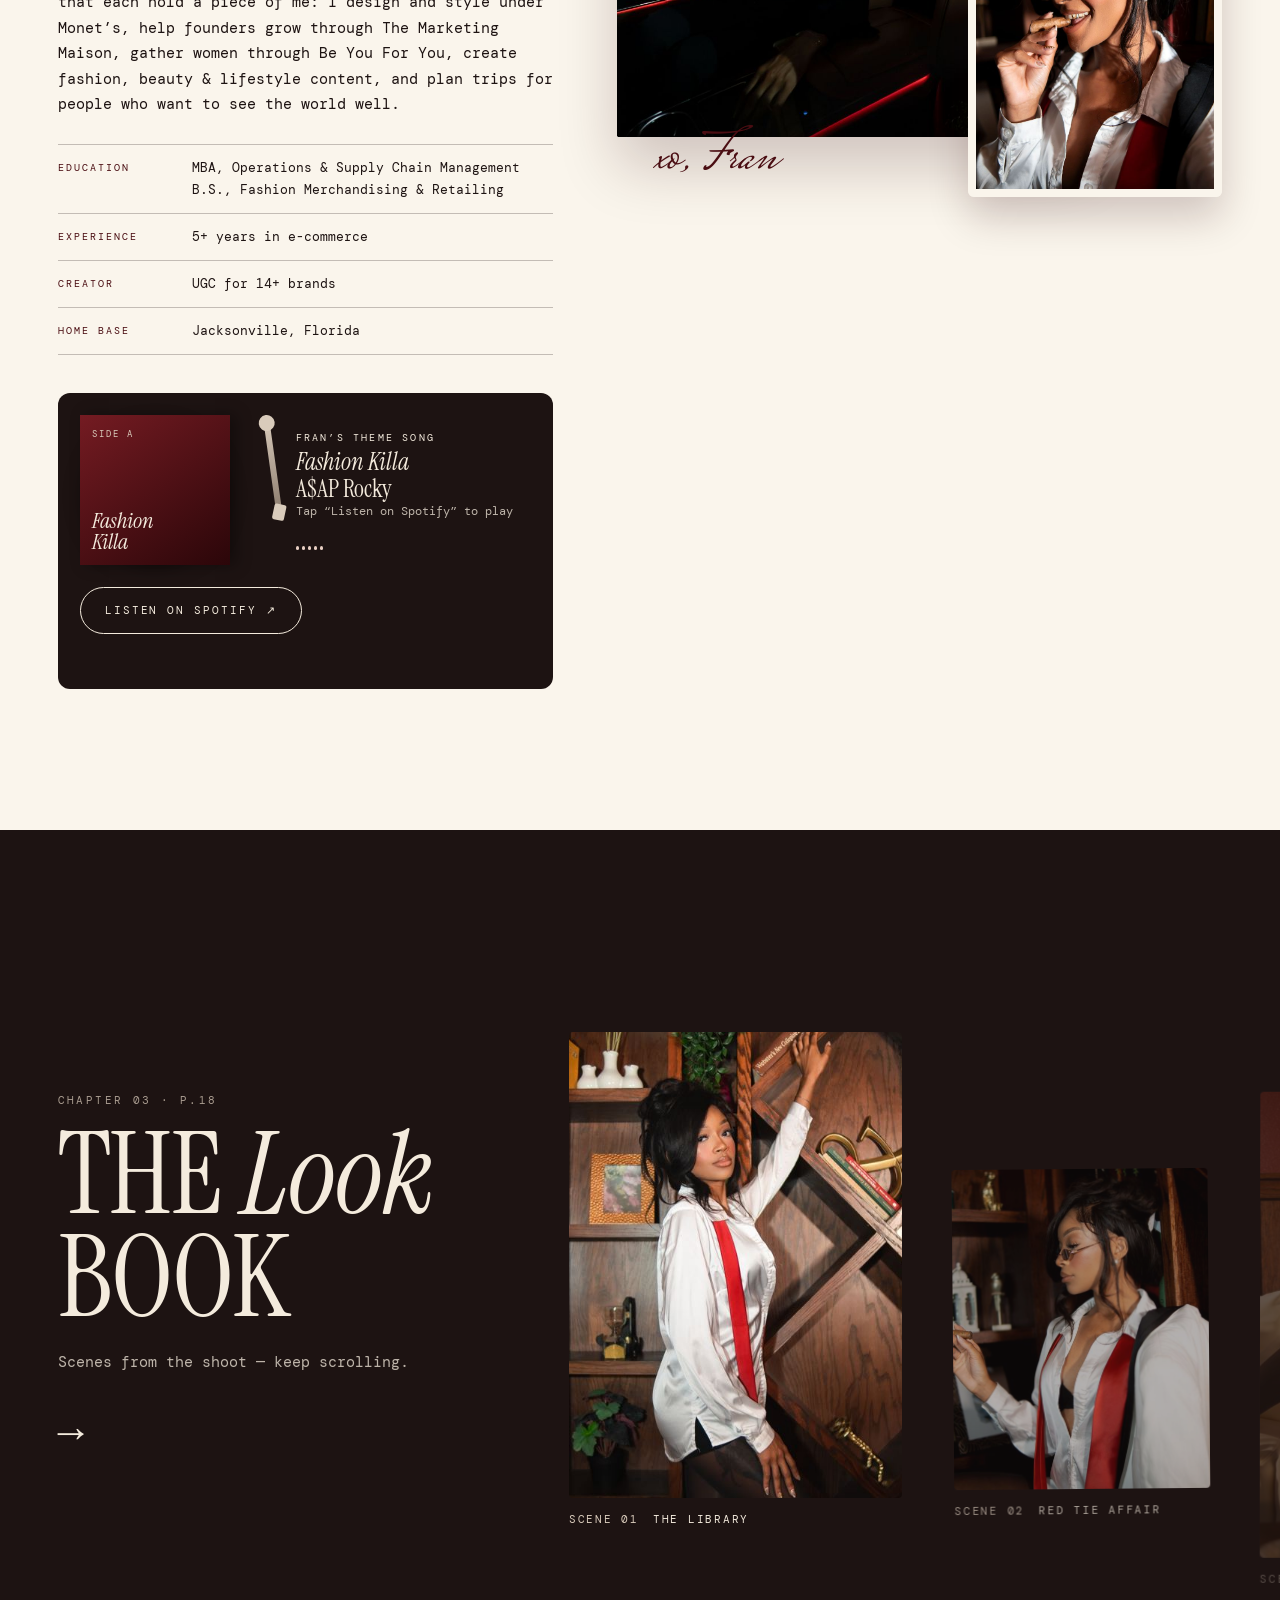
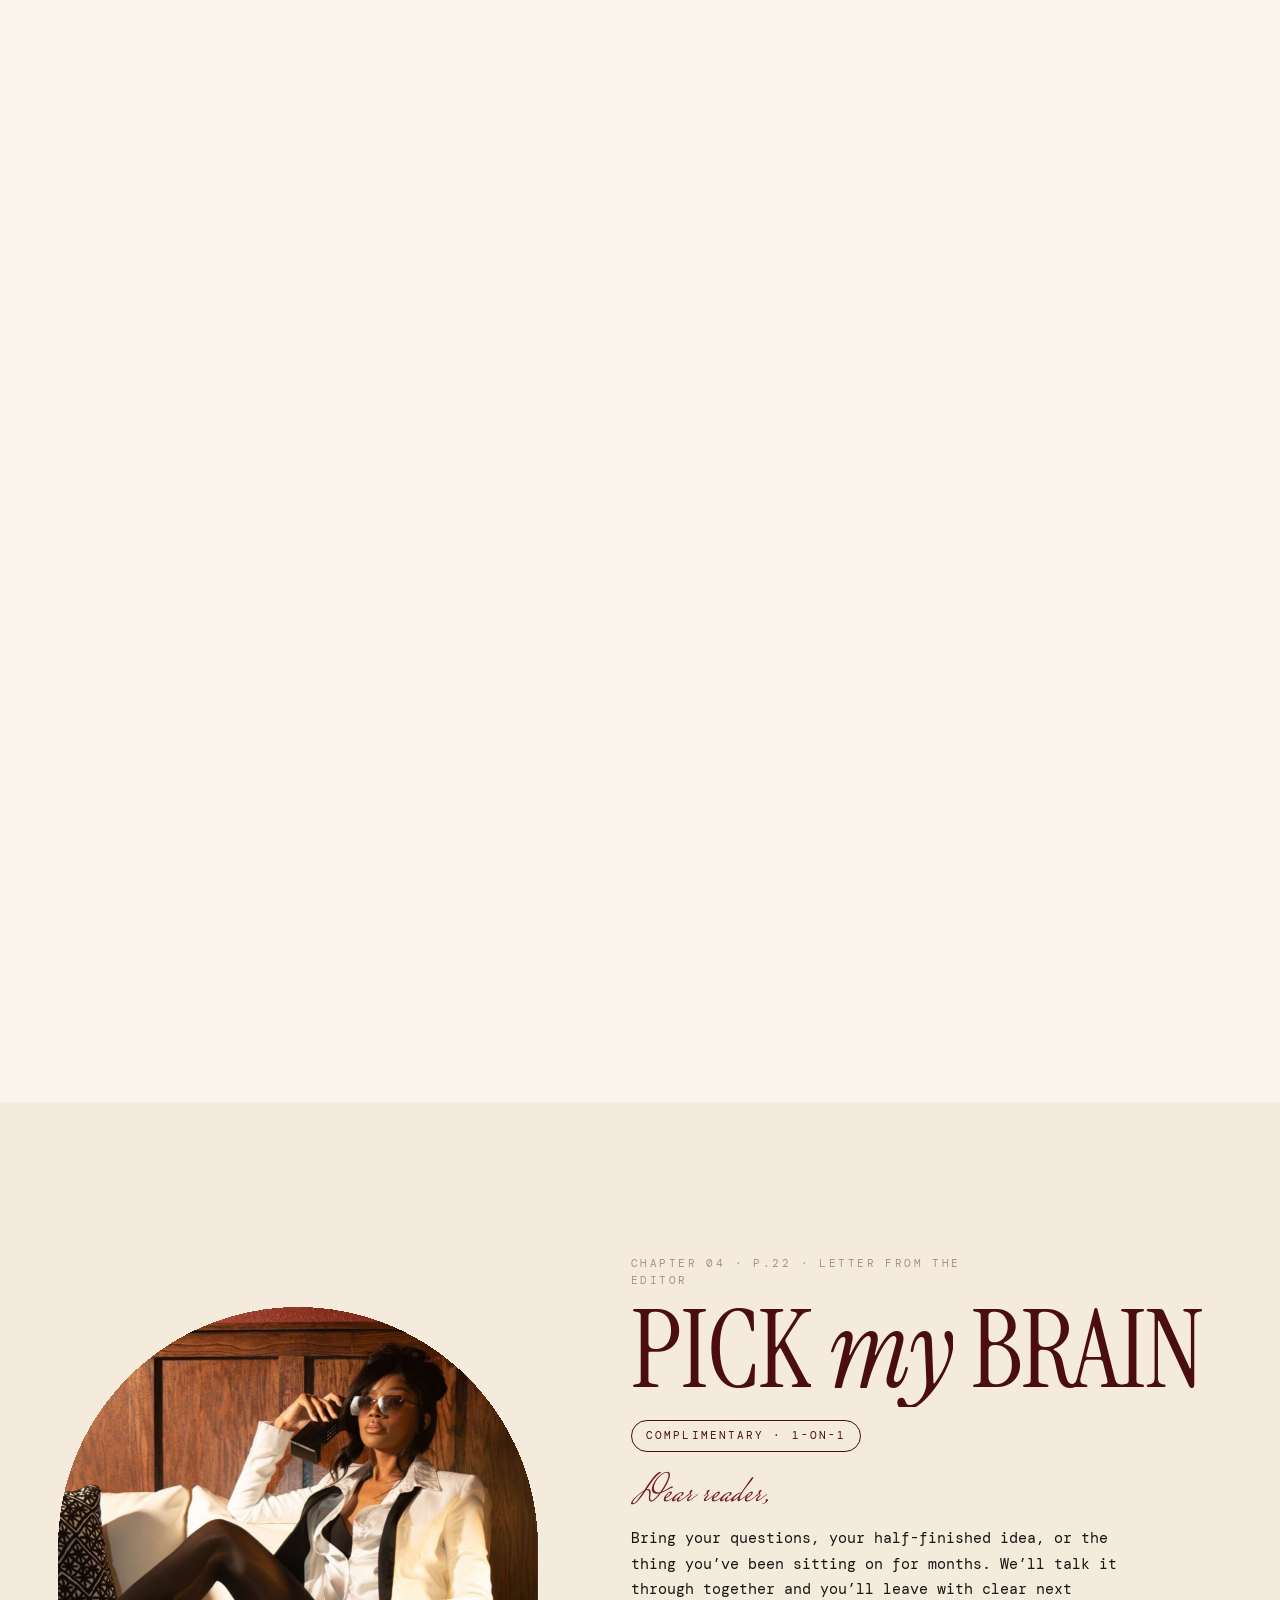
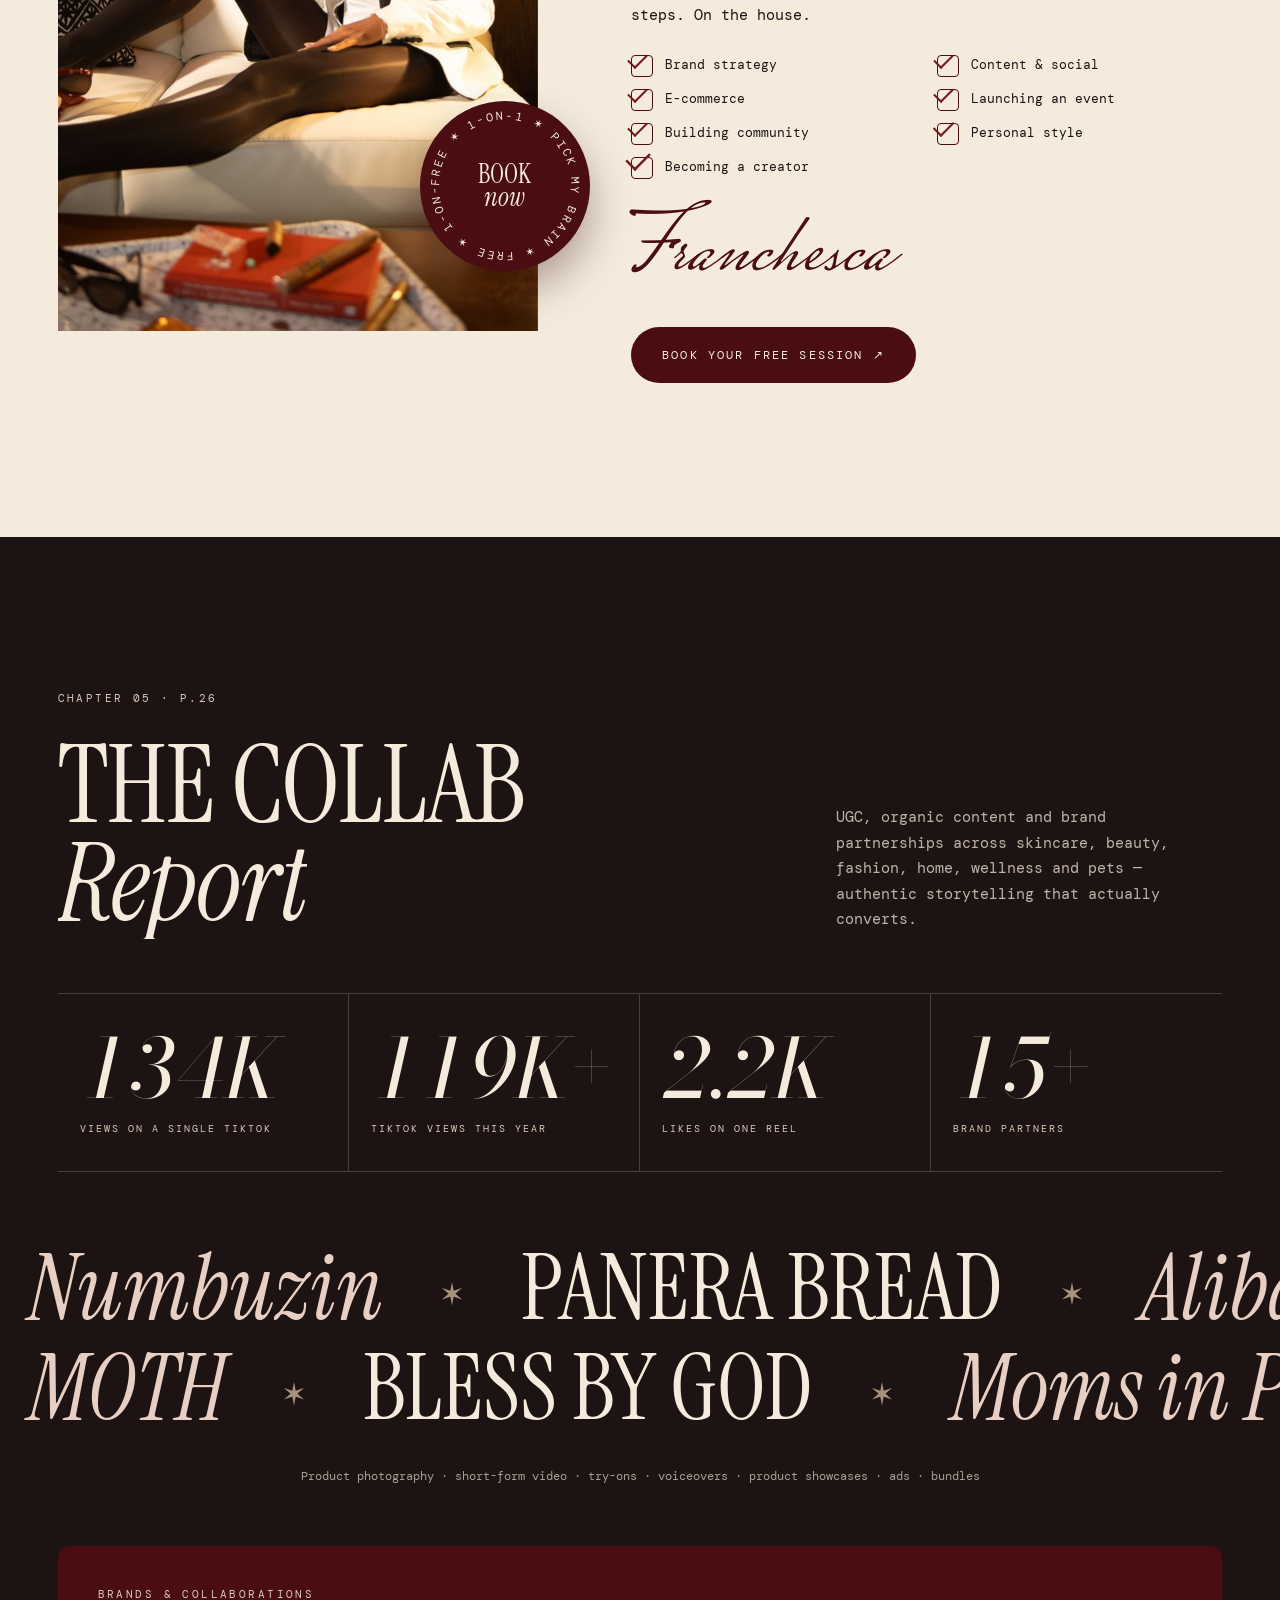
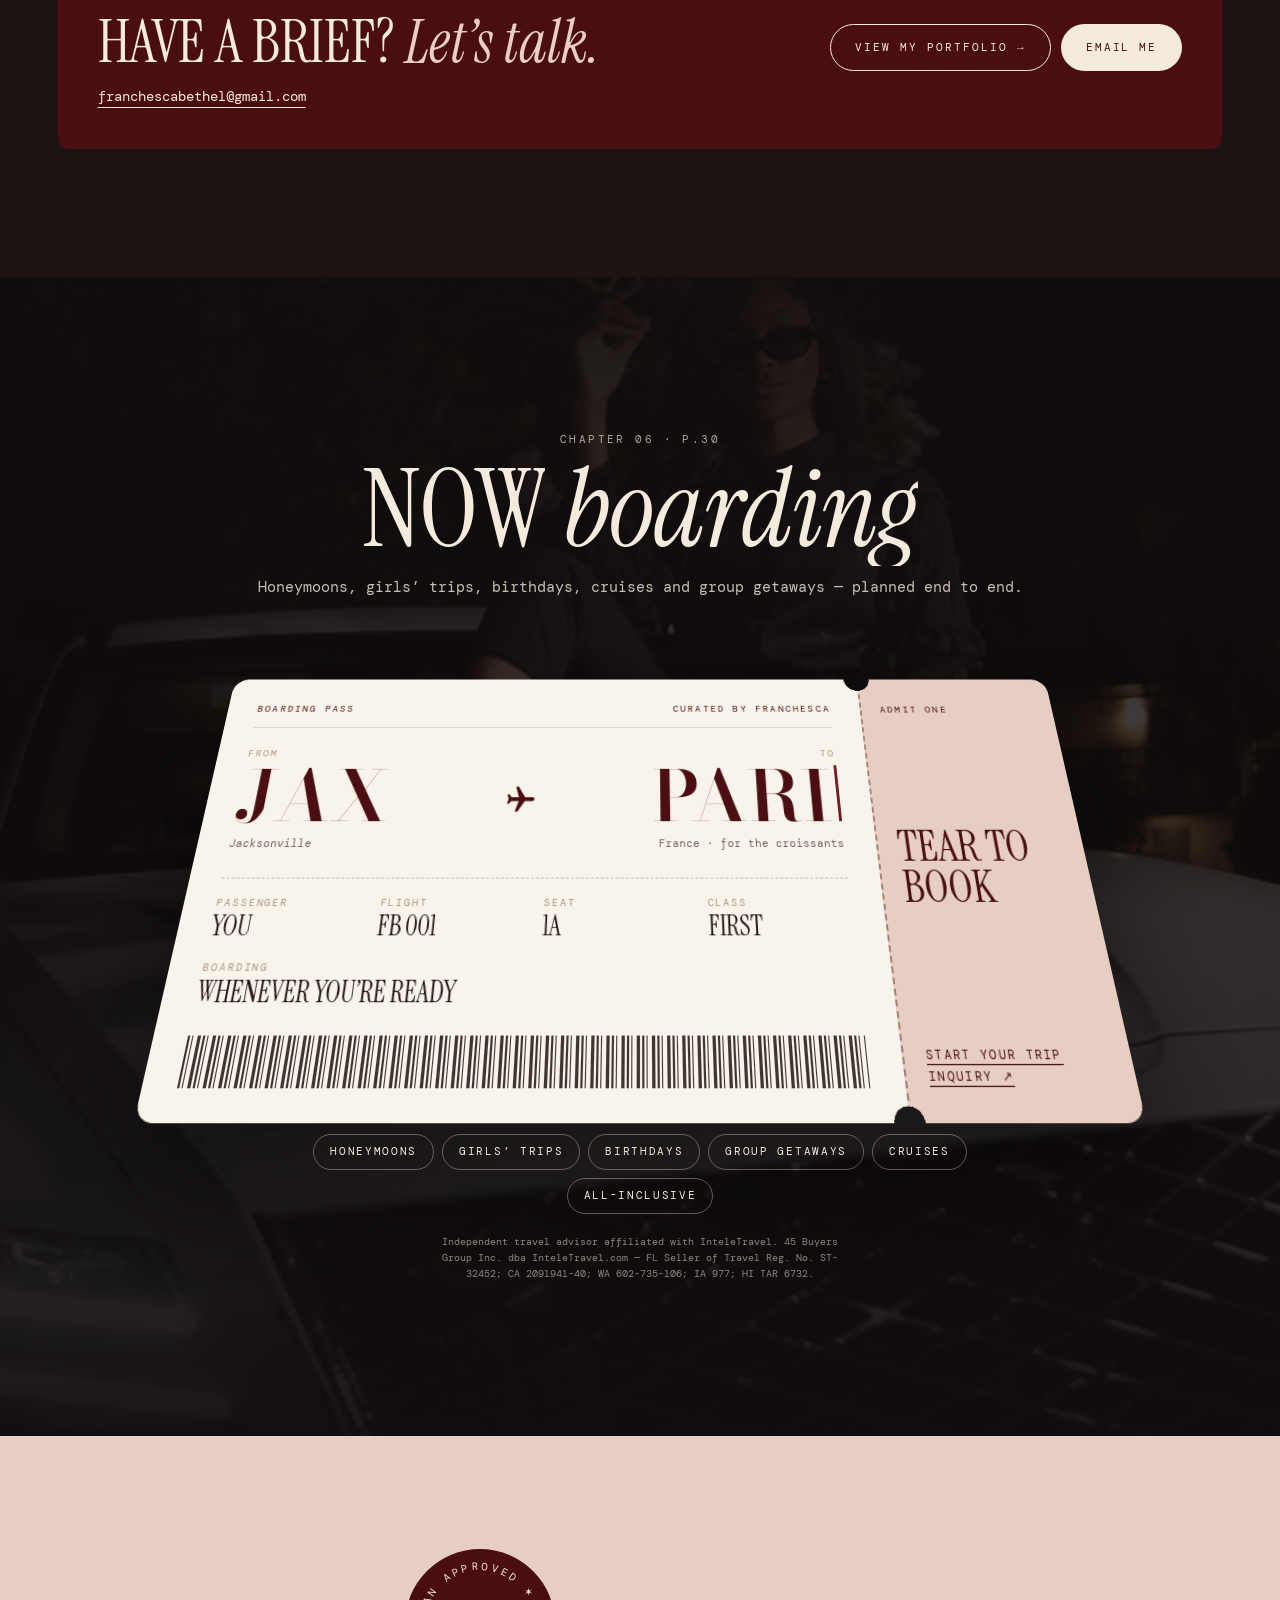
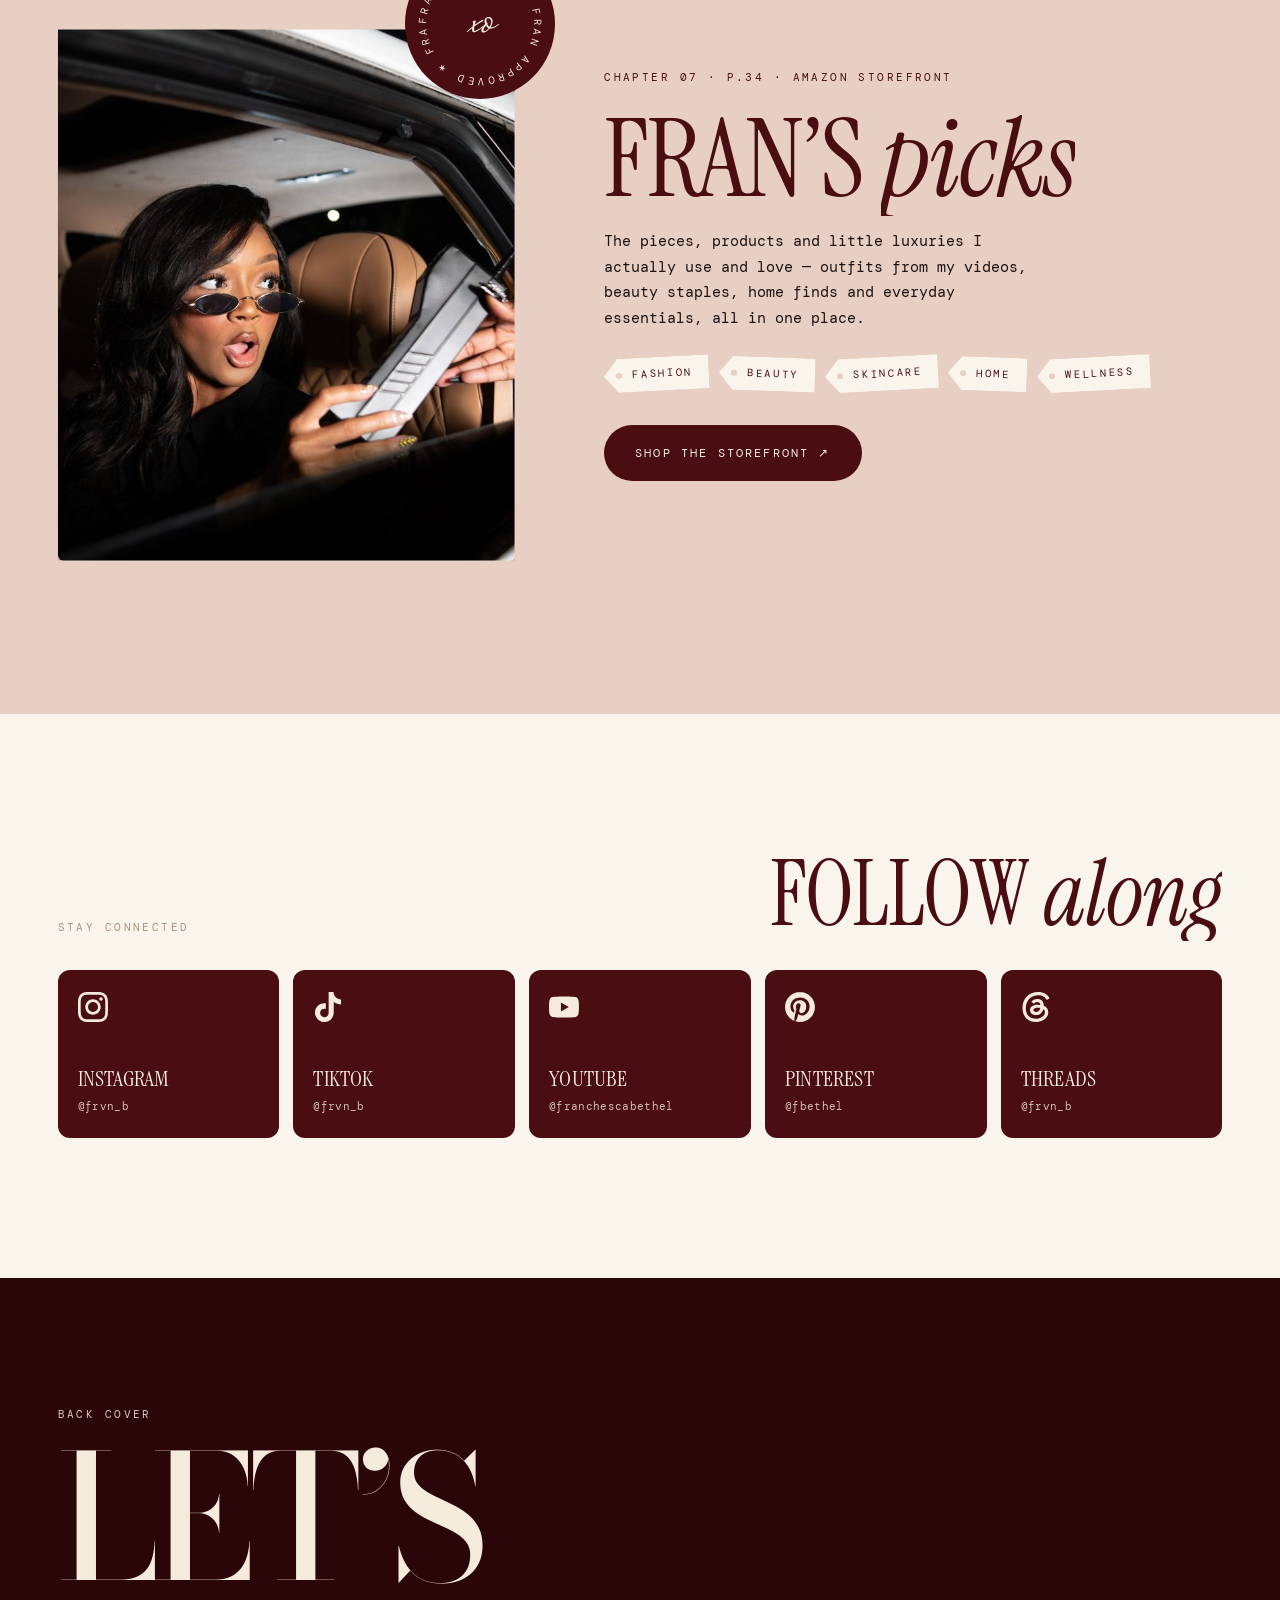
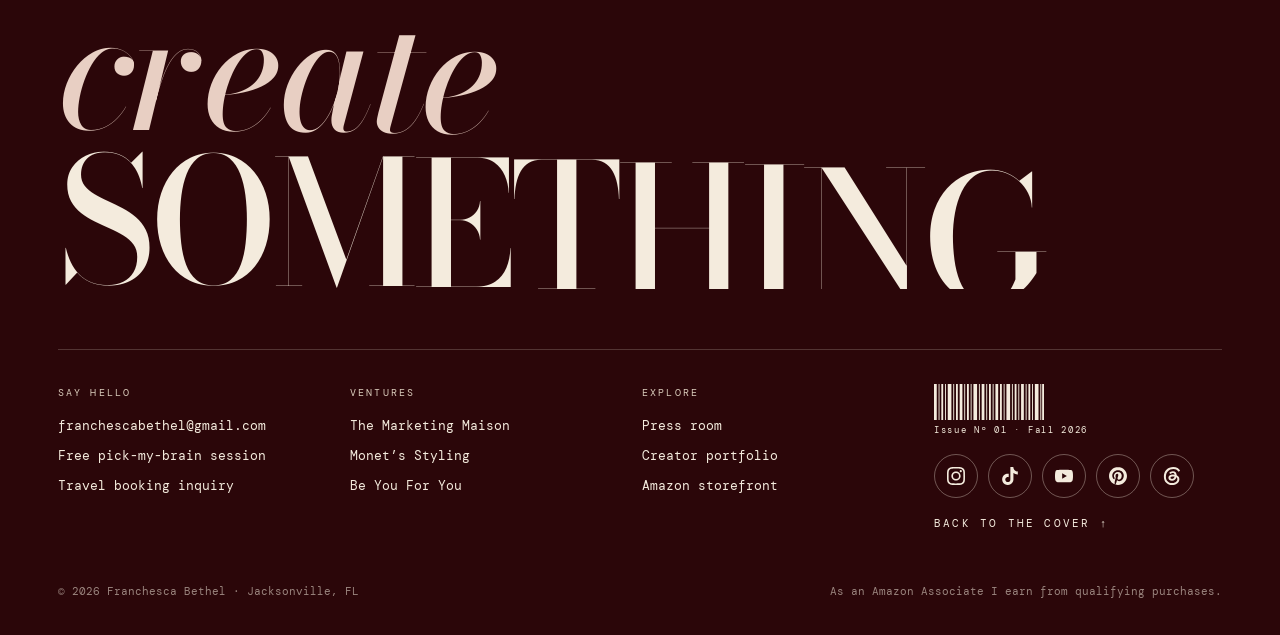
==== commit b25a1b5d: "Creator page: real TikTok analytics (top posts, reach, audience); refresh site stats Co-Authored-By:" ====
--- a/index.html
+++ b/index.html
@@ -113,7 +113,7 @@
       </figure>
 
       <ul class="coverlines right">
-        <li><a href="#collab" data-cursor="Read"><b>p.26</b> The Collab Report<i>26K views, 14+ brands &amp; counting</i></a></li>
+        <li><a href="#collab" data-cursor="Read"><b>p.26</b> The Collab Report<i>136K views, 15+ brands &amp; counting</i></a></li>
         <li><a href="#travel" data-cursor="Read"><b>p.30</b> Now Boarding<i>JAX → anywhere you&rsquo;re dreaming of</i></a></li>
         <li><a href="#shop" data-cursor="Read"><b>p.34</b> Fran&rsquo;s Picks<i>Shop the storefront</i></a></li>
       </ul>
@@ -341,8 +341,8 @@
         <p>UGC, organic content and brand partnerships across skincare, beauty, fashion, home, wellness and pets — authentic storytelling that actually converts.</p>
       </header>
       <div class="stats">
-        <div class="stat"><b data-count="26" data-suffix="K">26K</b><span>views on a single organic video</span></div>
-        <div class="stat"><b data-count="24" data-suffix="K">24K</b><span>views · 697 likes</span></div>
+        <div class="stat"><b data-count="136" data-suffix="K">136K</b><span>views on a single TikTok</span></div>
+        <div class="stat"><b data-count="120" data-suffix="K+">120K+</b><span>TikTok views this year</span></div>
         <div class="stat"><b data-count="2.2" data-suffix="K" data-dec="1">2.2K</b><span>likes on one Reel</span></div>
         <div class="stat"><b data-count="15" data-suffix="+">15+</b><span>brand partners</span></div>
       </div>
--- a/style.css
+++ b/style.css
@@ -980,7 +980,7 @@
 .aud-key { display: flex; justify-content: space-between; margin-top: 10px; font-size: 11px; color: var(--muted); }
 .ages li { display: grid; grid-template-columns: 52px 1fr 52px; gap: 10px; align-items: center; padding: 9px 0; font-size: 12px; }
 .ages i { display: block; height: 10px; border-radius: 999px; background: var(--taupe-soft); position: relative; overflow: hidden; }
-.ages i::after { content: ""; position: absolute; inset: 0 auto 0 0; width: calc(var(--v) / 33.8 * 100%); background: var(--taupe); border-radius: 999px; }
+.ages i::after { content: ""; position: absolute; inset: 0 auto 0 0; width: calc(var(--v) / var(--max-v, 55.5) * 100%); background: var(--taupe); border-radius: 999px; }
 .ages li.top i::after { background: var(--wine); }
 .ages li.top b, .ages li.top span { color: var(--wine); font-weight: 500; }
 .ages b { text-align: right; font-weight: 400; }
@@ -1023,3 +1023,14 @@
   .an-table tbody td { font-size: 12px; }
   .an-table tbody td:nth-child(2) { font-size: 17px; }
 }
+
+.top-posts td { text-align: left !important; }
+.top-posts td:last-child { text-align: right !important; font-family: var(--didone); font-size: 22px; color: var(--blush); }
+.top-posts tbody td:nth-child(2) { font-family: var(--mono); font-size: 14px; color: var(--cream); }
+.top-posts tbody td:nth-child(3) { font-size: 11px; letter-spacing: .14em; text-transform: uppercase; color: var(--taupe-soft); }
+.res-note { color: var(--taupe-soft); margin-top: 18px; }
+@media (max-width: 600px) {
+  .top-posts thead th:nth-child(3), .top-posts tbody td:nth-child(3) { display: none; }
+  .top-posts tbody td:nth-child(2) { font-size: 12px; }
+}
+.top-posts thead th:nth-child(2), .top-posts thead th:nth-child(3) { text-align: left; }
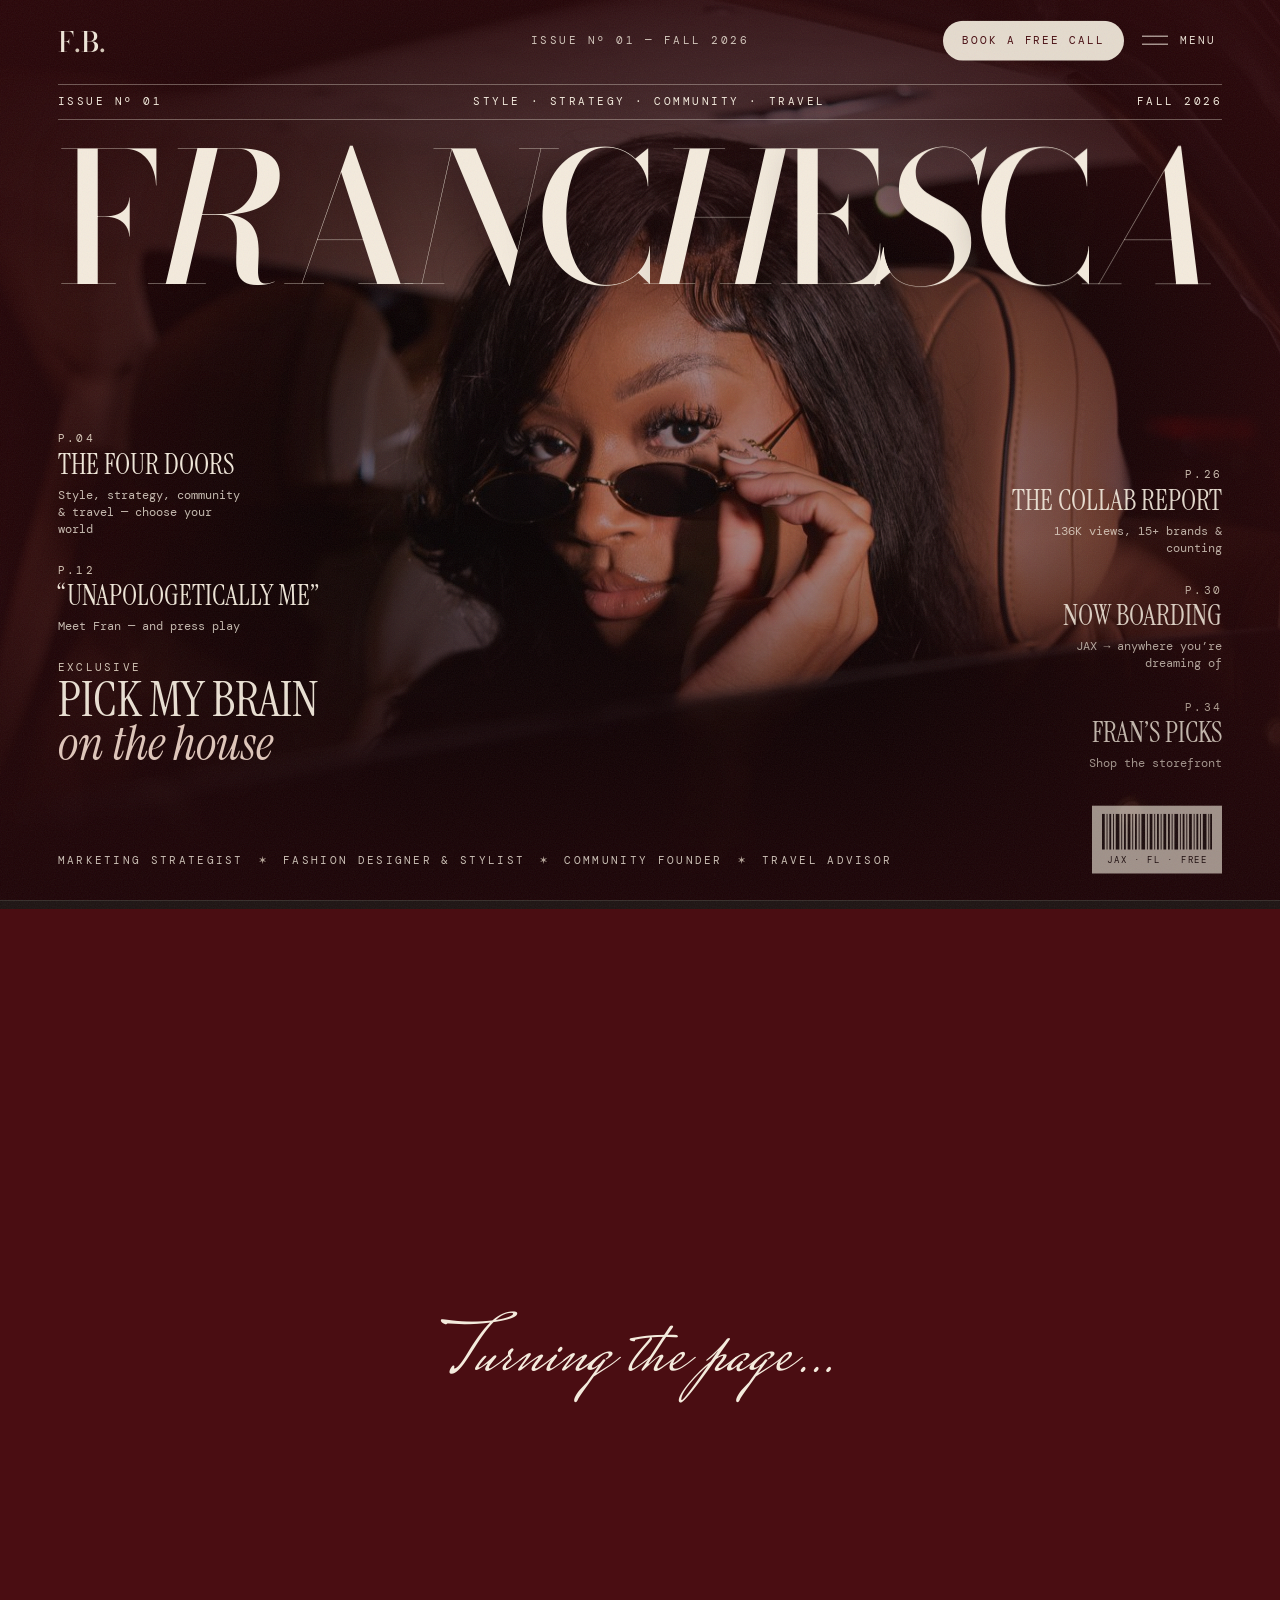
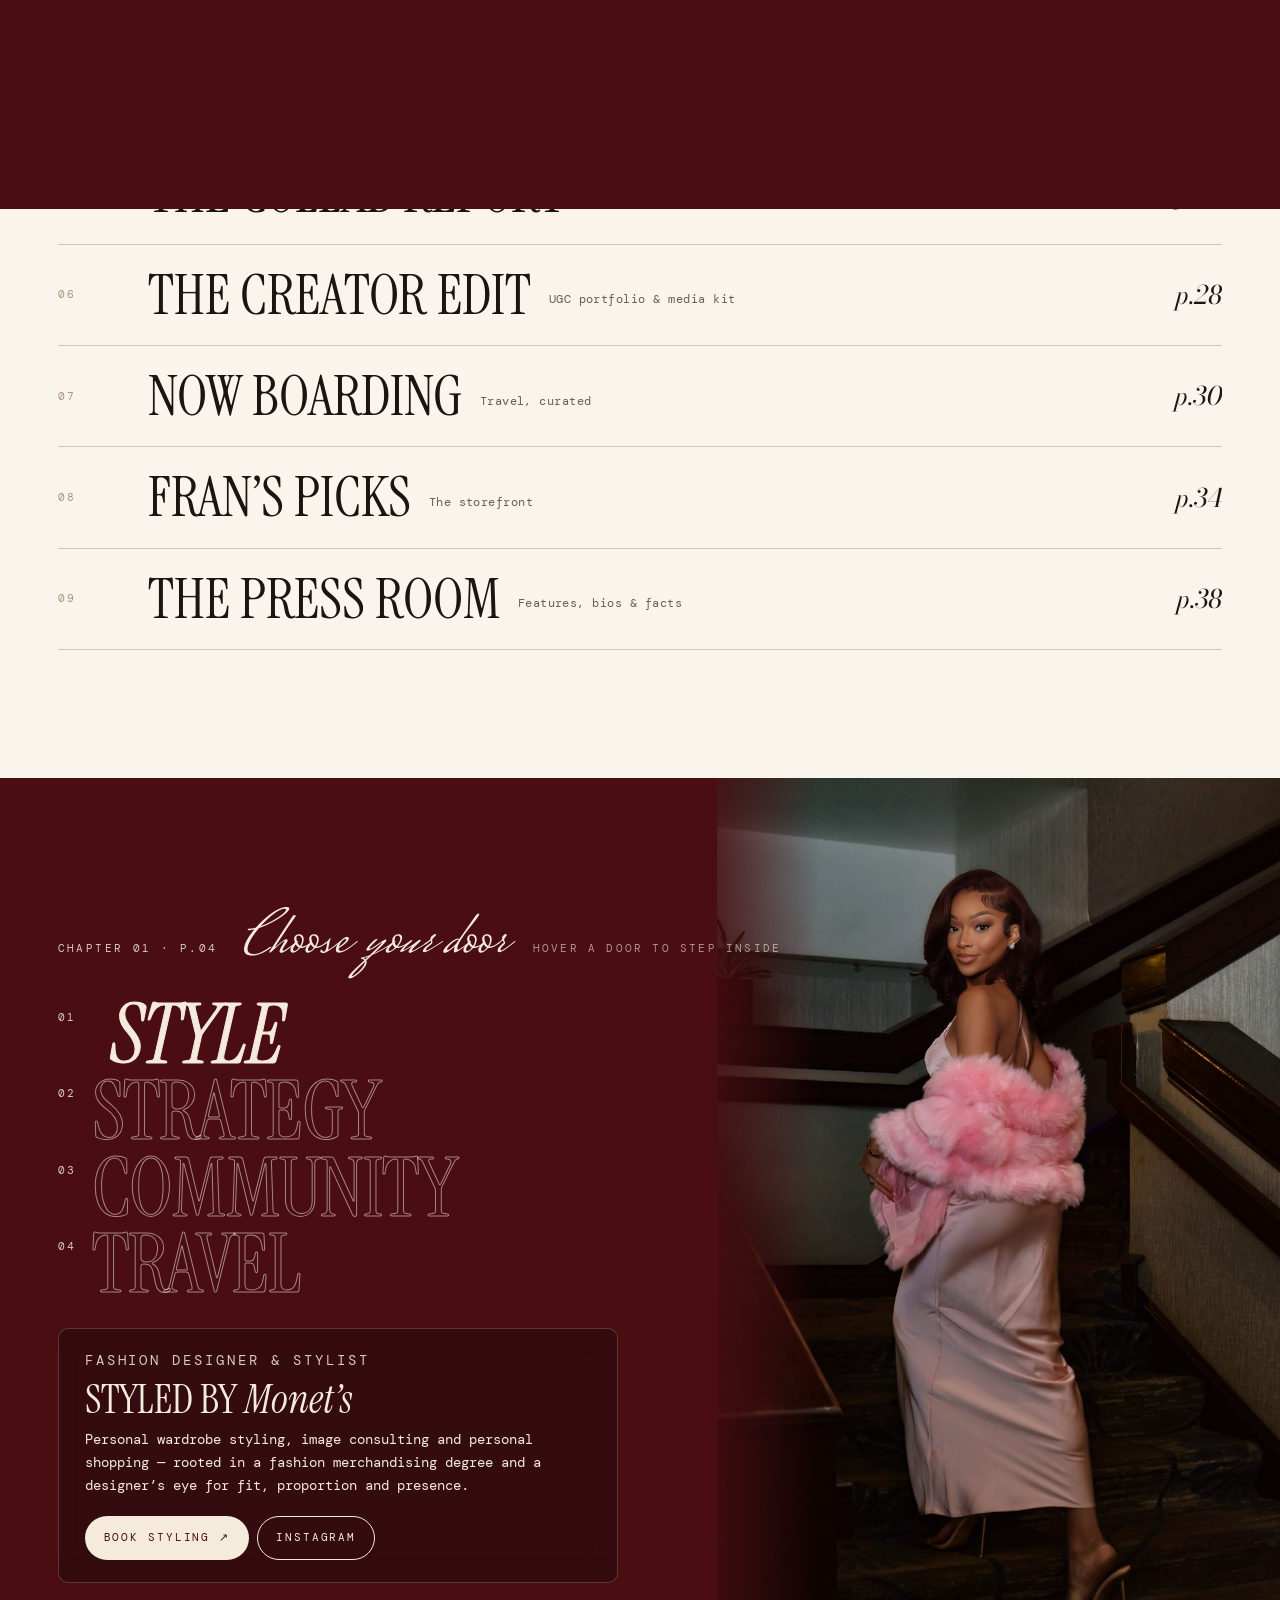
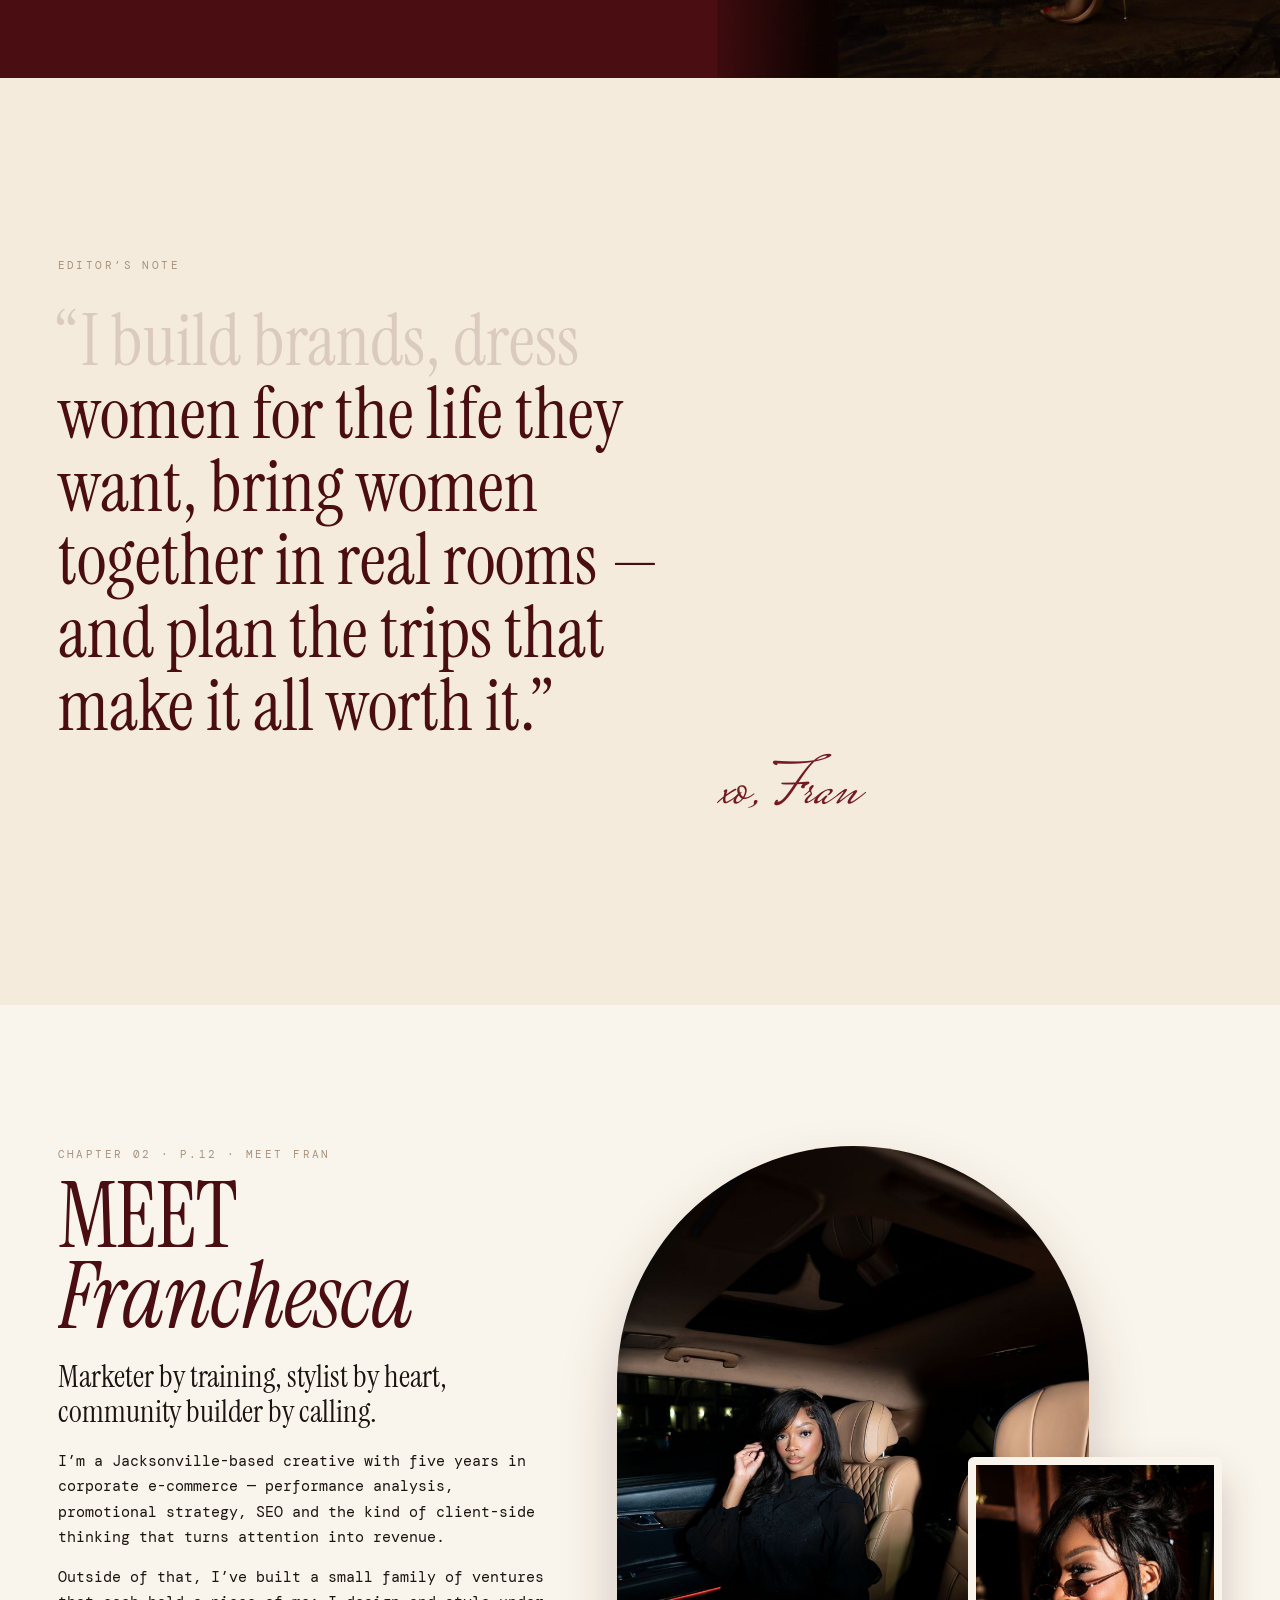
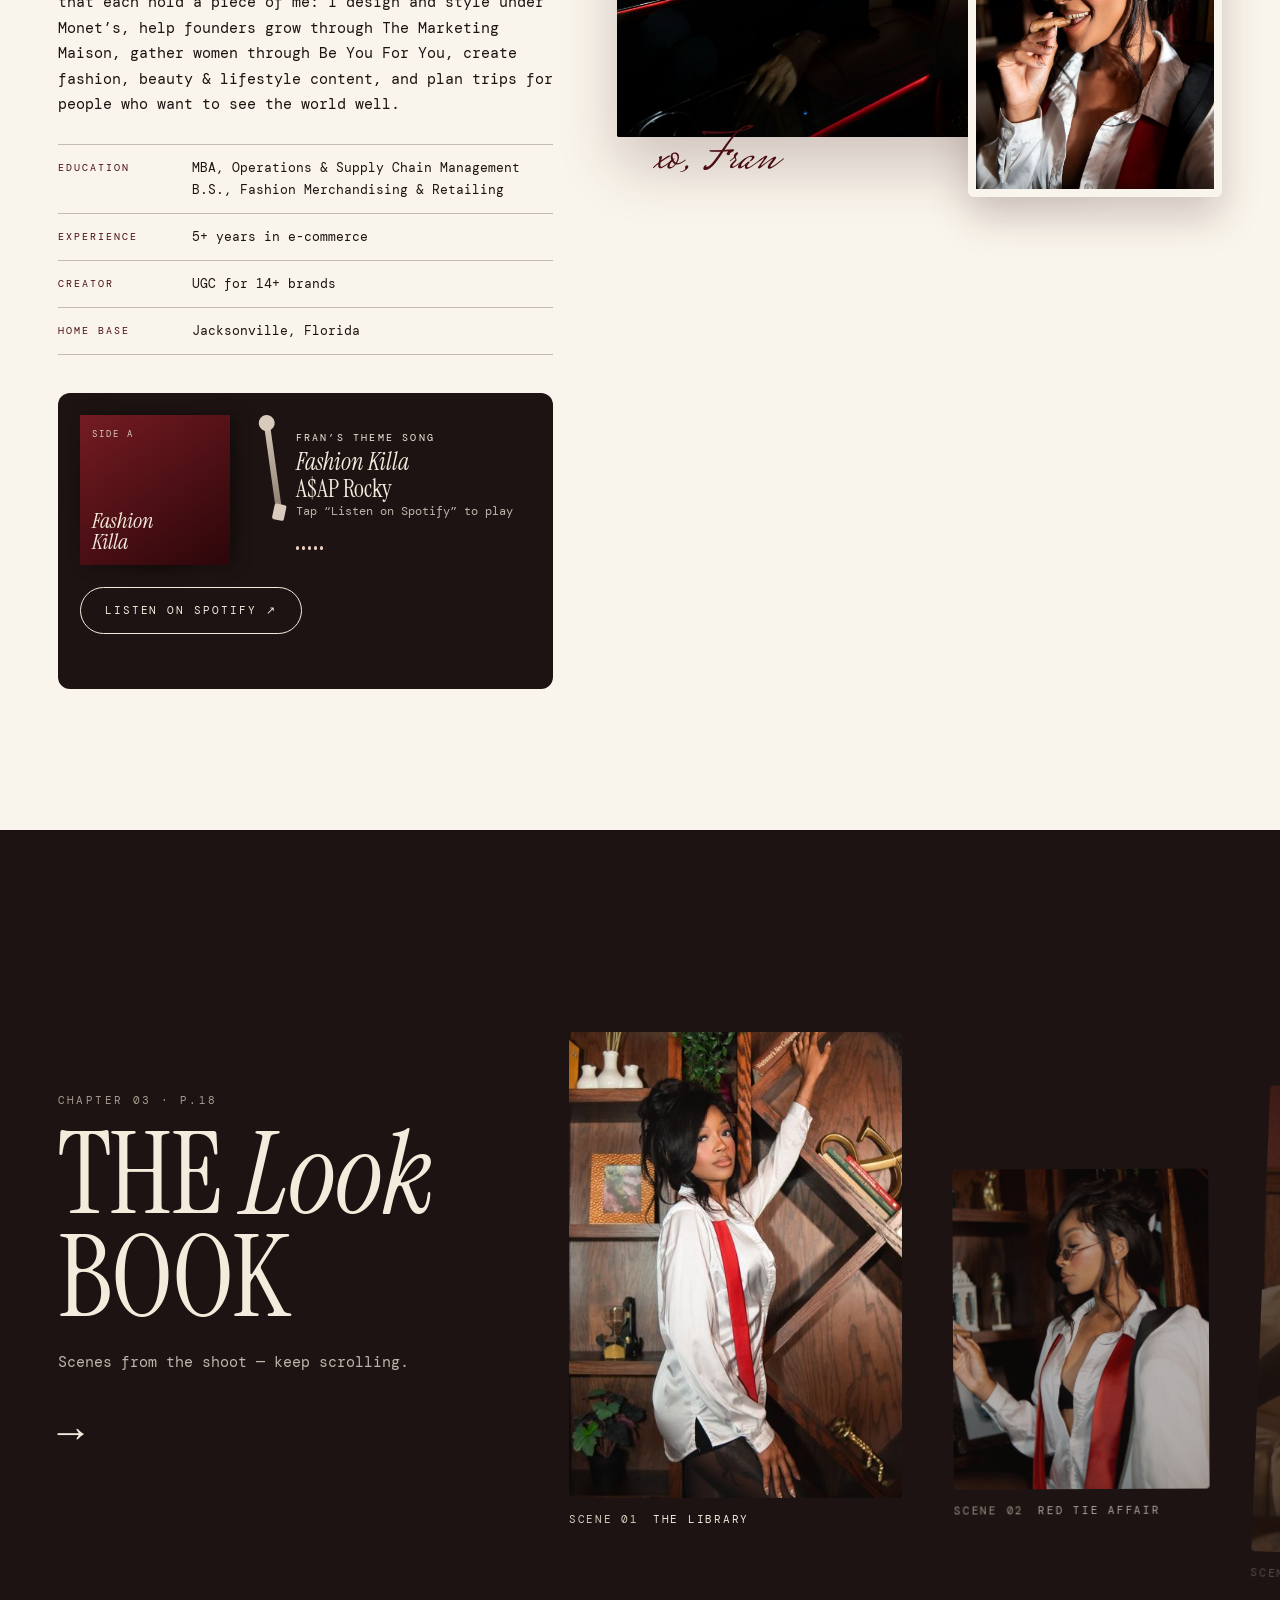
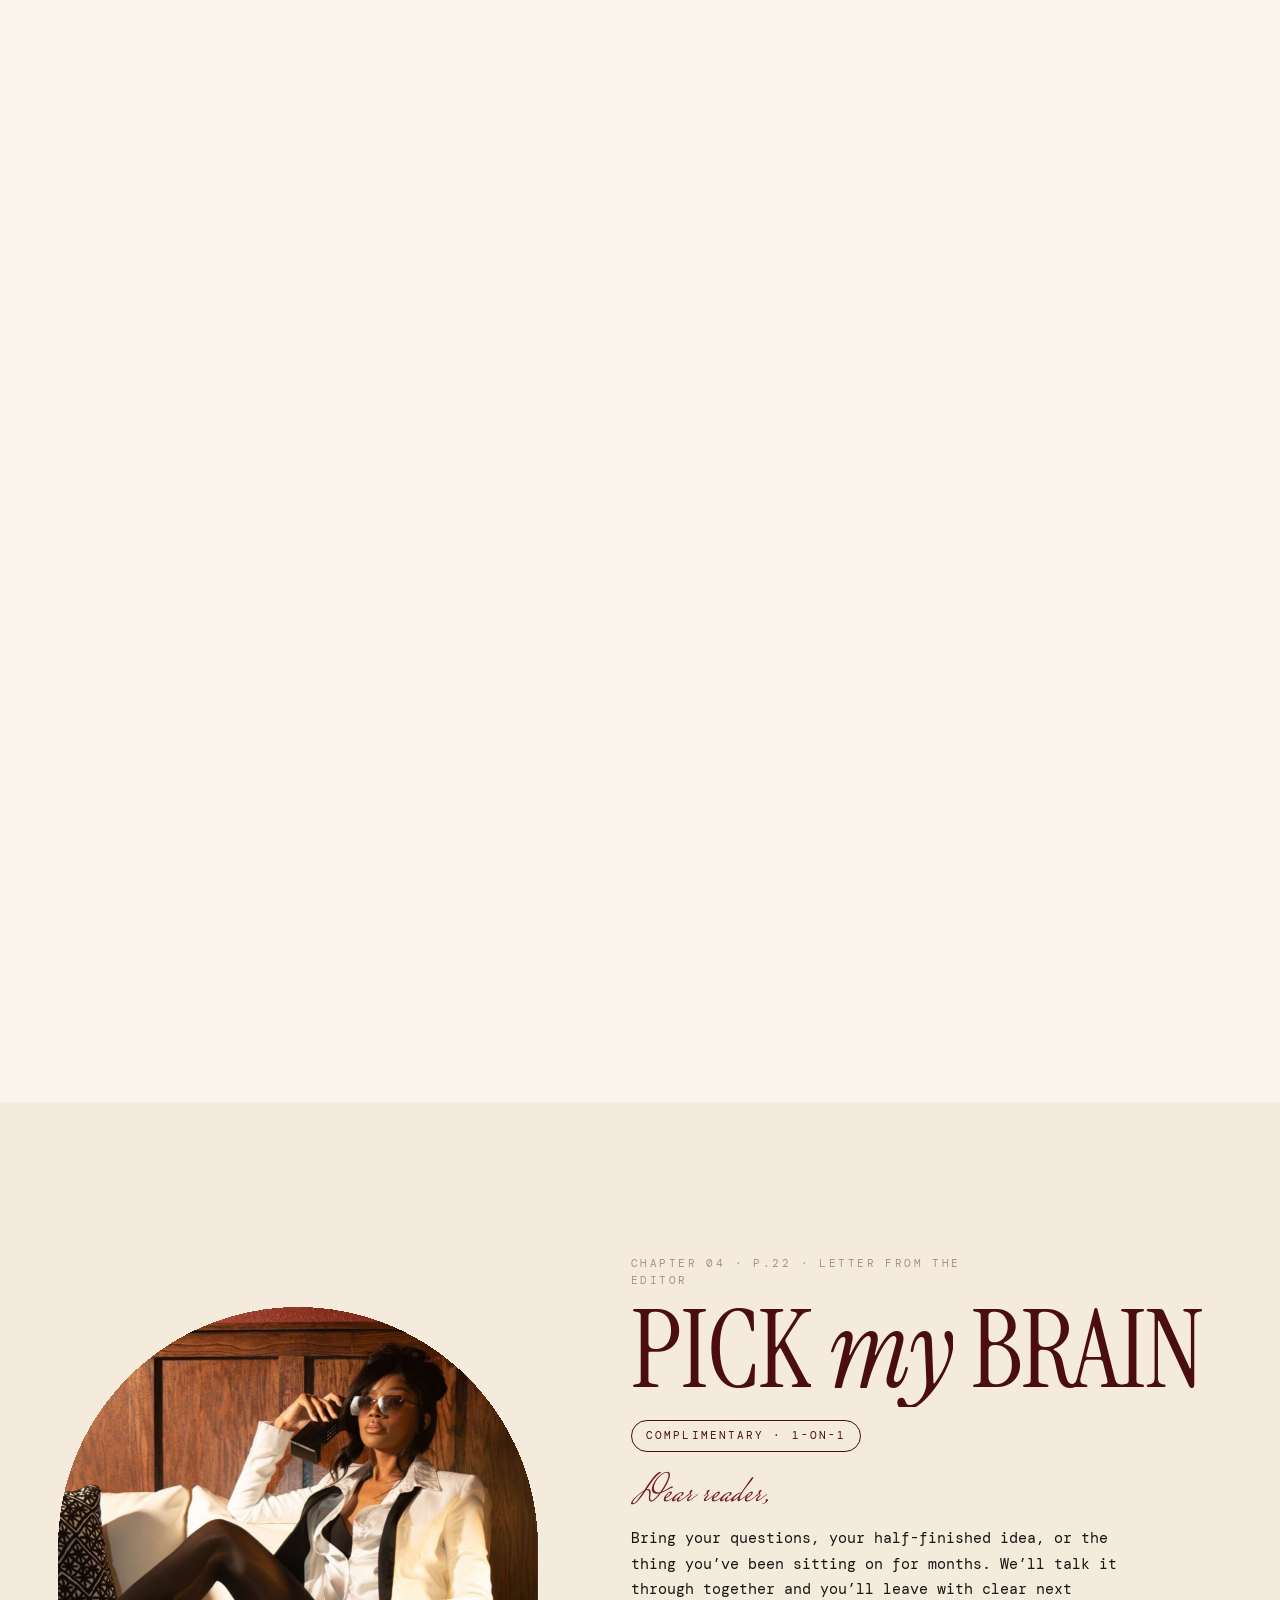
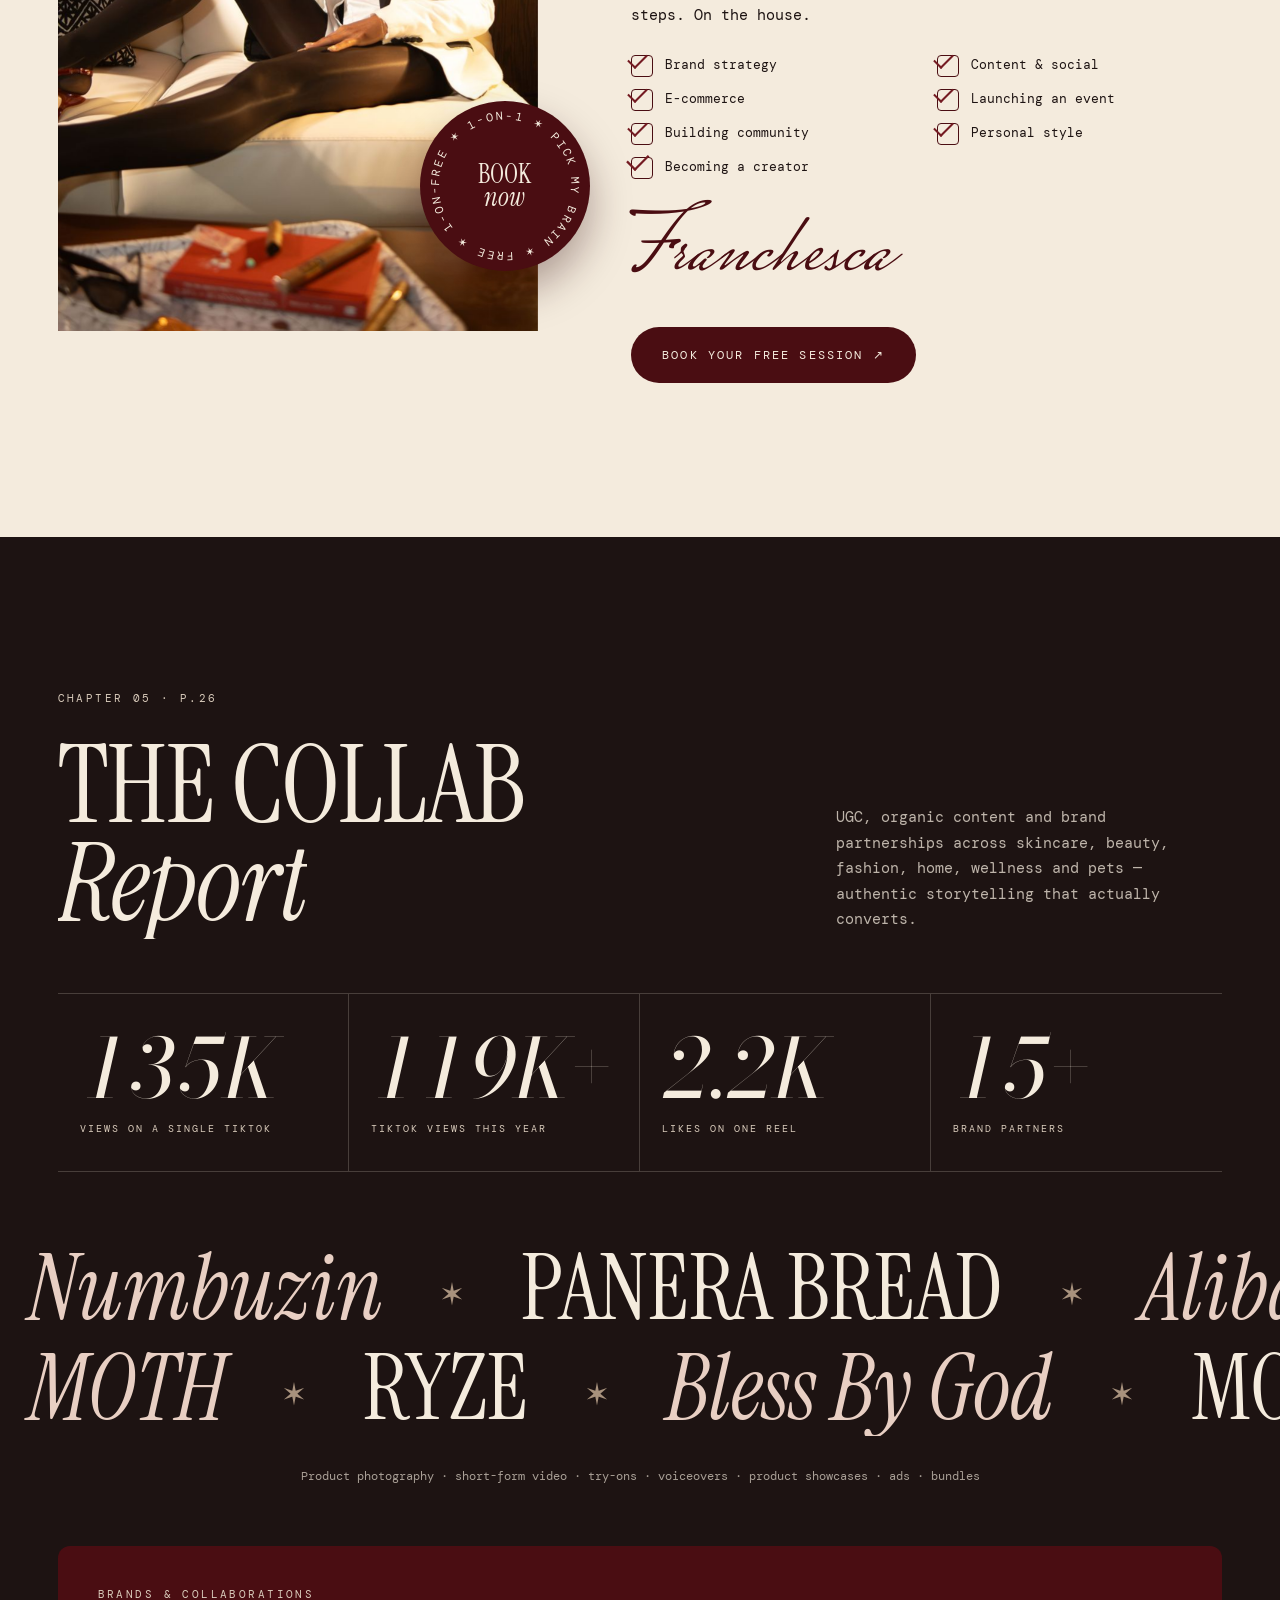
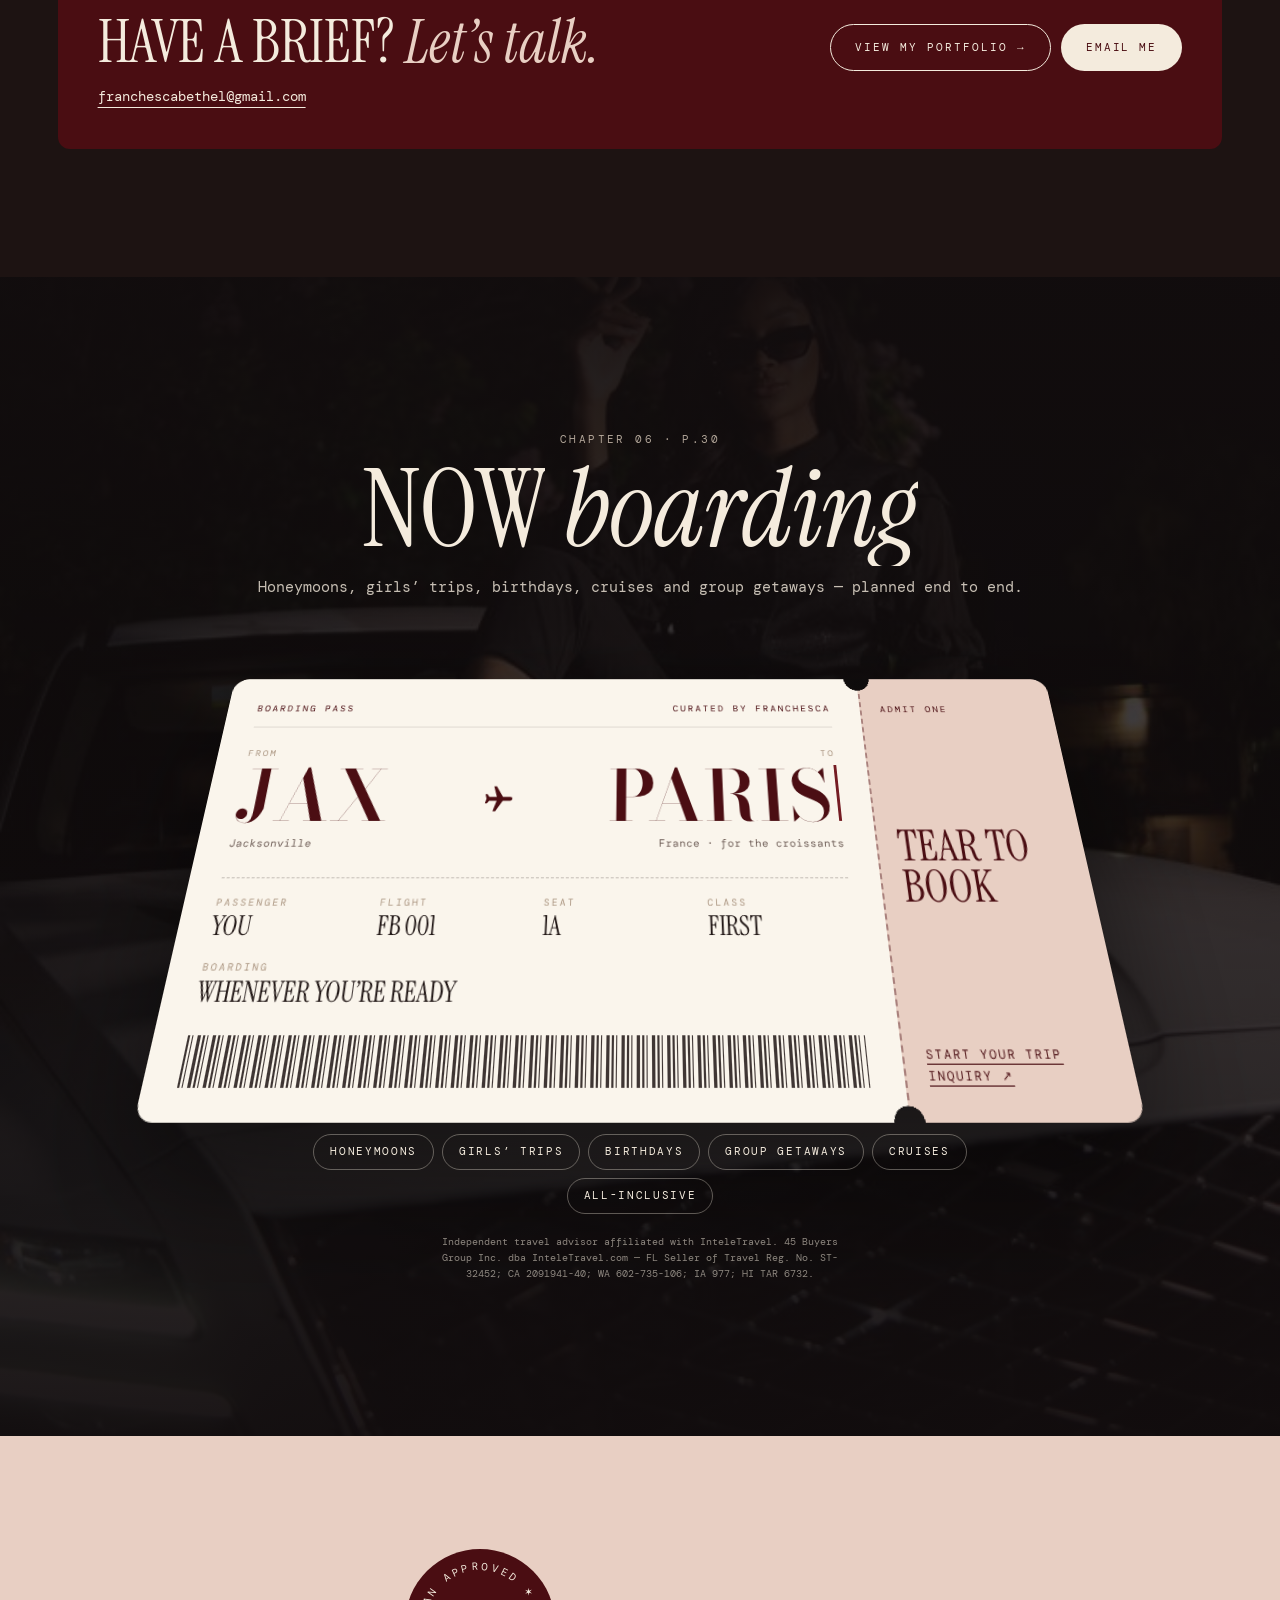
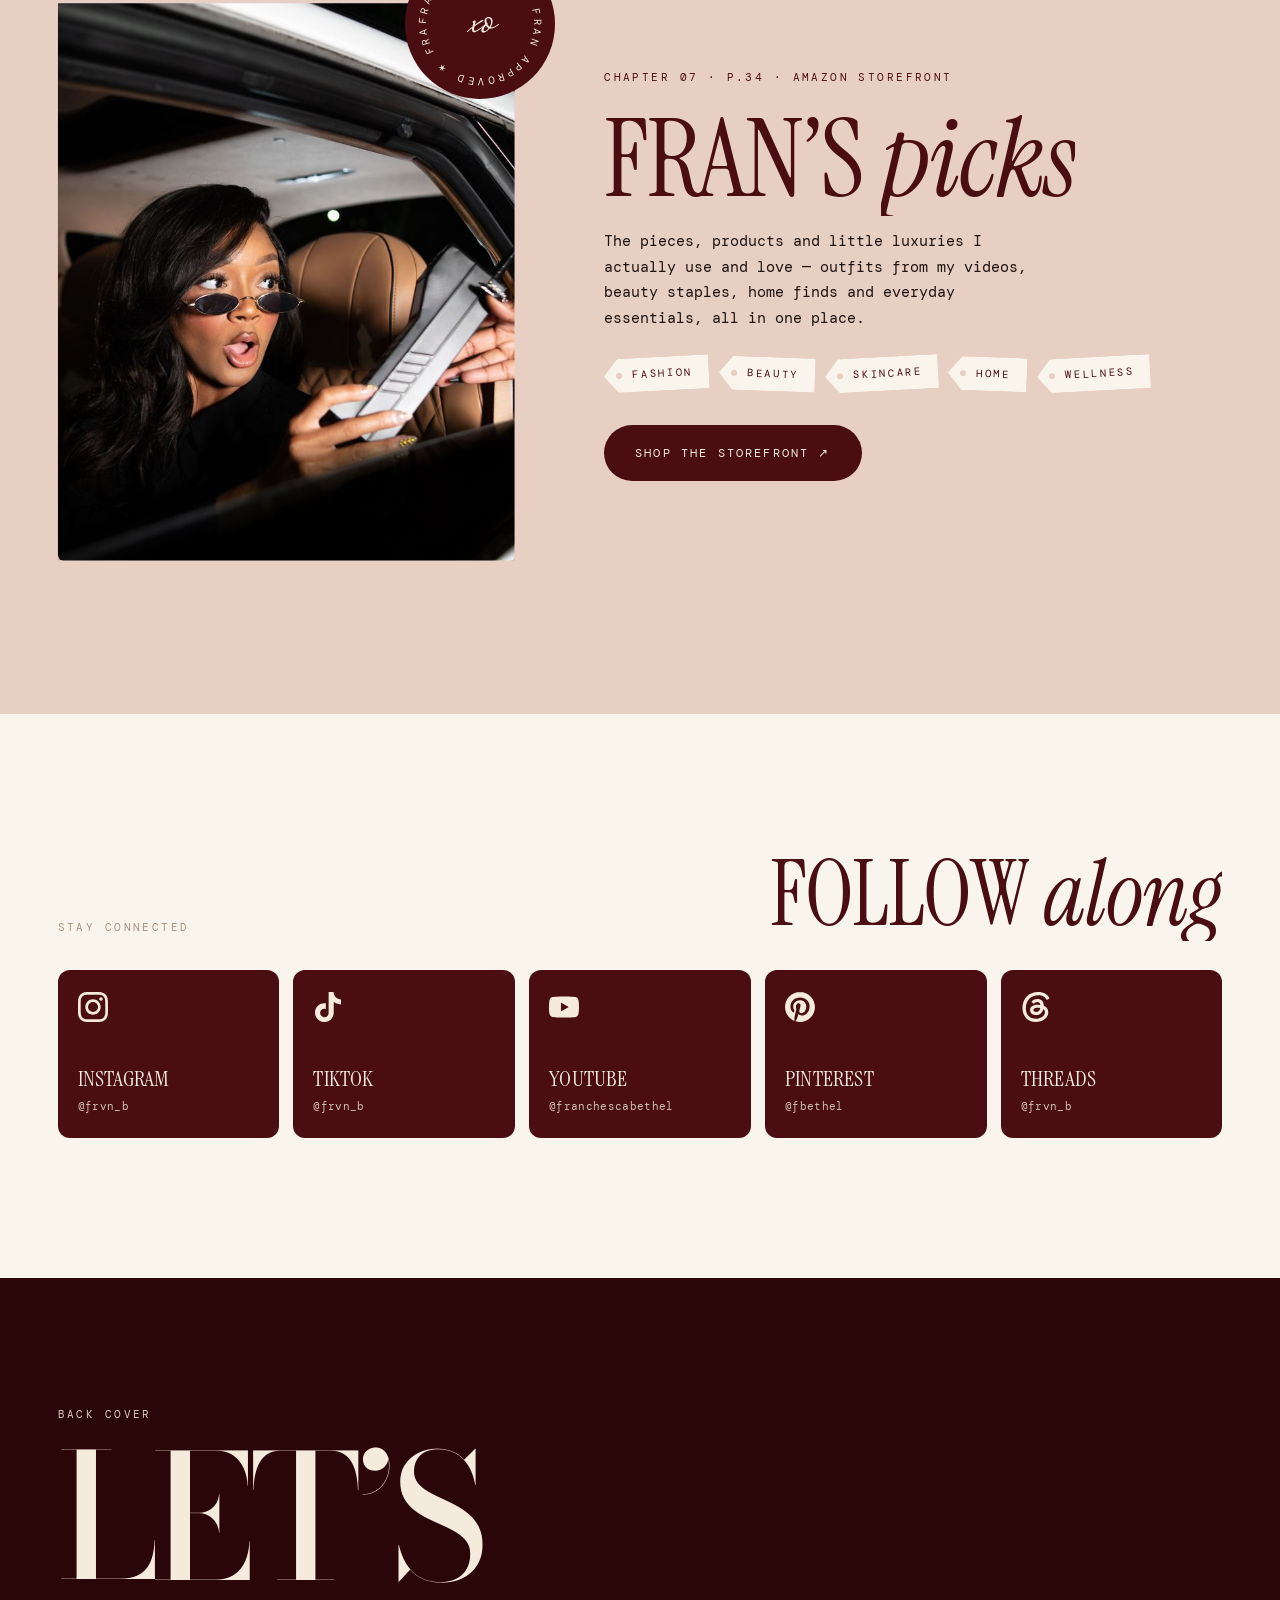
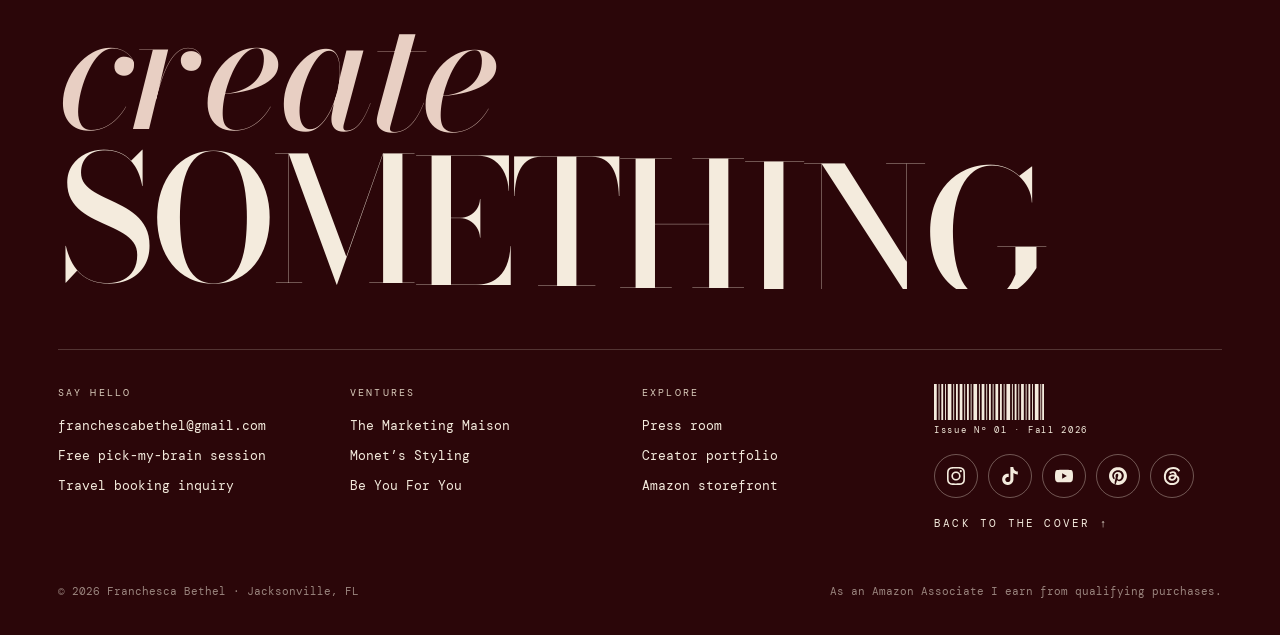
==== commit ea0aca87: "Add RYZE to brand partners Co-Authored-By: Claude Opus 5.5 <noreply@anthropic.com> Claude-Session: h" ====
--- a/index.html
+++ b/index.html
@@ -347,9 +347,9 @@
         <div class="stat"><b data-count="15" data-suffix="+">15+</b><span>brand partners</span></div>
       </div>
     </div>
-    <div class="brand-marquee" aria-label="Brands I've worked with: Numbuzin, MOTH, Panera Bread, Alibaba, Yeouth, Good Molecules, ColonBroom, Lull, Bandit Queen, Bless By God, Moms in Power, Bonbuz, Vit, Enum, Just4Kira">
+    <div class="brand-marquee" aria-label="Brands I've worked with: Numbuzin, MOTH, RYZE, Panera Bread, Alibaba, Yeouth, Good Molecules, ColonBroom, Lull, Bandit Queen, Bless By God, Moms in Power, Bonbuz, Vit, Enum, Just4Kira">
       <div class="bm-row" aria-hidden="true"><div class="bm-track"><span>Numbuzin</span><span>Panera Bread</span><span>Alibaba</span><span>Yeouth</span><span>Good Molecules</span><span>ColonBroom</span><span>Lull</span><span>Bandit Queen</span><span>Numbuzin</span><span>Panera Bread</span><span>Alibaba</span><span>Yeouth</span><span>Good Molecules</span><span>ColonBroom</span><span>Lull</span><span>Bandit Queen</span></div></div>
-      <div class="bm-row rev" aria-hidden="true"><div class="bm-track"><span>MOTH</span><span>Bless By God</span><span>Moms in Power</span><span>Bonbuz</span><span>Vit</span><span>Enum</span><span>Just4Kira</span><span>MOTH</span><span>Bless By God</span><span>Moms in Power</span><span>Bonbuz</span><span>Vit</span><span>Enum</span><span>Just4Kira</span></div></div>
+      <div class="bm-row rev" aria-hidden="true"><div class="bm-track"><span>MOTH</span><span>RYZE</span><span>Bless By God</span><span>Moms in Power</span><span>Bonbuz</span><span>Vit</span><span>Enum</span><span>Just4Kira</span><span>MOTH</span><span>RYZE</span><span>Bless By God</span><span>Moms in Power</span><span>Bonbuz</span><span>Vit</span><span>Enum</span><span>Just4Kira</span></div></div>
     </div>
     <div class="wrap">
       <p class="niches">Product photography · short-form video · try-ons · voiceovers · product showcases · ads · bundles</p>
--- a/style.css
+++ b/style.css
@@ -1034,3 +1034,14 @@
   .top-posts tbody td:nth-child(2) { font-size: 12px; }
 }
 .top-posts thead th:nth-child(2), .top-posts thead th:nth-child(3) { text-align: left; }
+.ig-head { color: var(--taupe-soft); margin: 60px 0 16px; }
+.ig-stats .stat b { font-size: clamp(44px, 5vw, 76px); }
+
+/* reels: real videos */
+.reel-grid { grid-template-columns: repeat(5, minmax(0, 1fr)); gap: 16px; }
+.reel-media video { cursor: pointer; }
+.reel-sound { position: absolute; right: 10px; bottom: 10px; z-index: 2; font-size: 9.5px; letter-spacing: .16em; text-transform: uppercase; color: var(--cream); background: rgba(29,19,18,.6); backdrop-filter: blur(6px); -webkit-backdrop-filter: blur(6px); border-radius: 999px; padding: 7px 11px; min-height: 30px; }
+.reel-sound[aria-pressed="true"] { background: var(--cream); color: var(--wine); }
+.shot-grid { grid-template-columns: repeat(4, minmax(0, 1fr)); }
+@media (max-width: 1100px) { .reel-grid { grid-template-columns: repeat(3, minmax(0, 1fr)); } .shot-grid { grid-template-columns: repeat(3, minmax(0, 1fr)); } }
+@media (max-width: 900px) { .reel-grid, .shot-grid { grid-template-columns: repeat(2, minmax(0, 1fr)); } }
